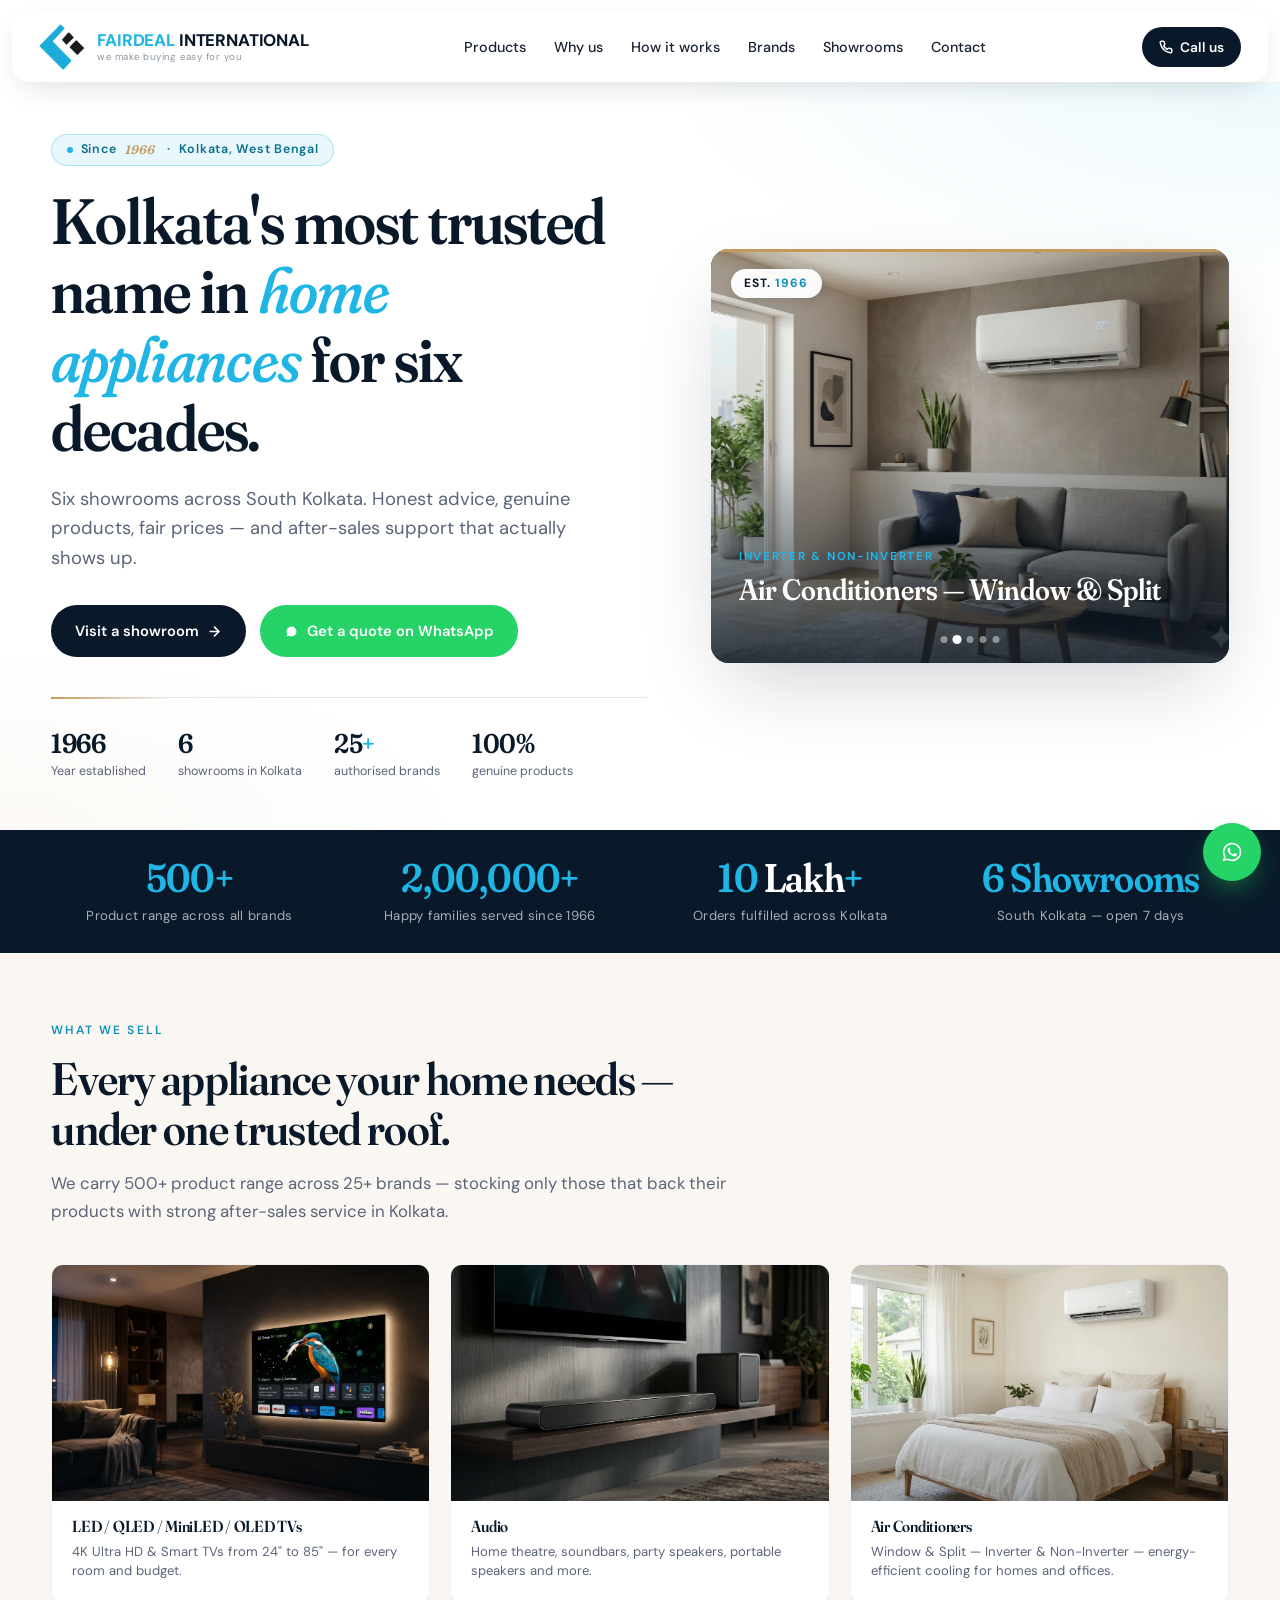
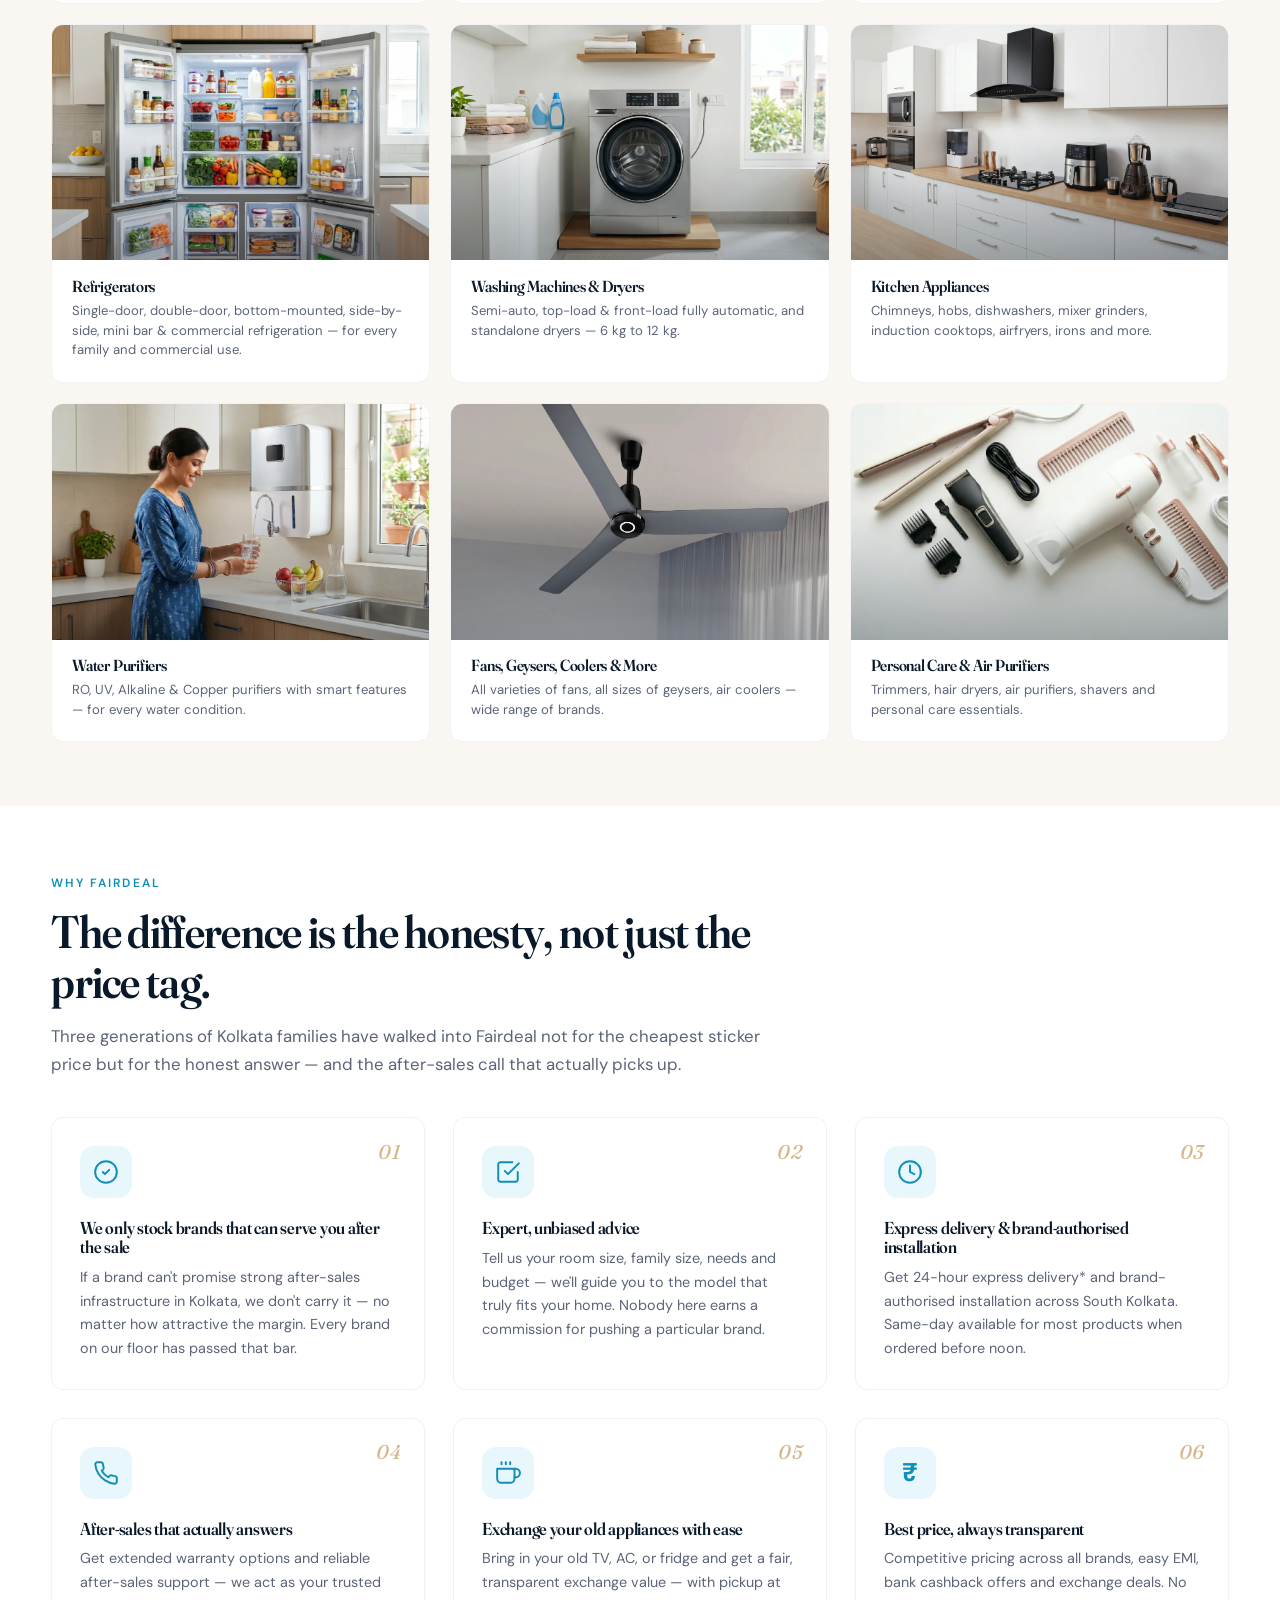
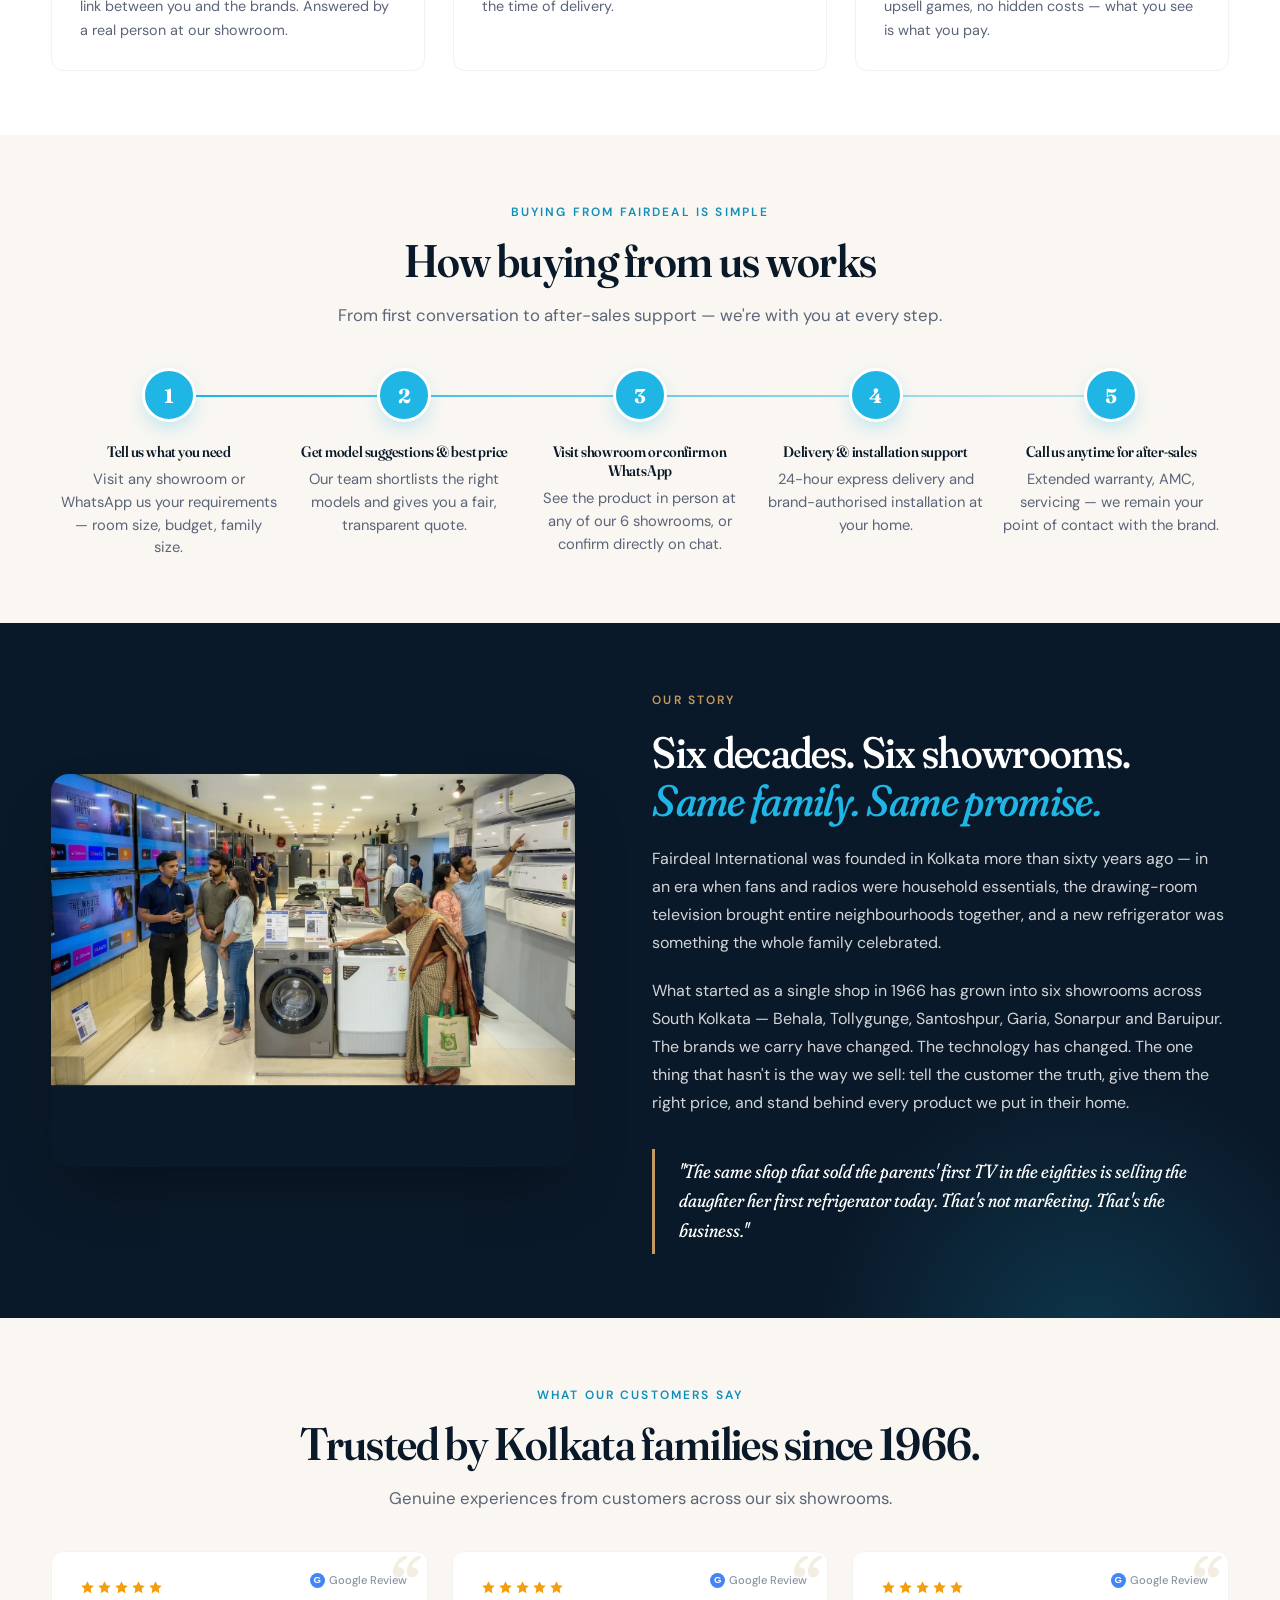
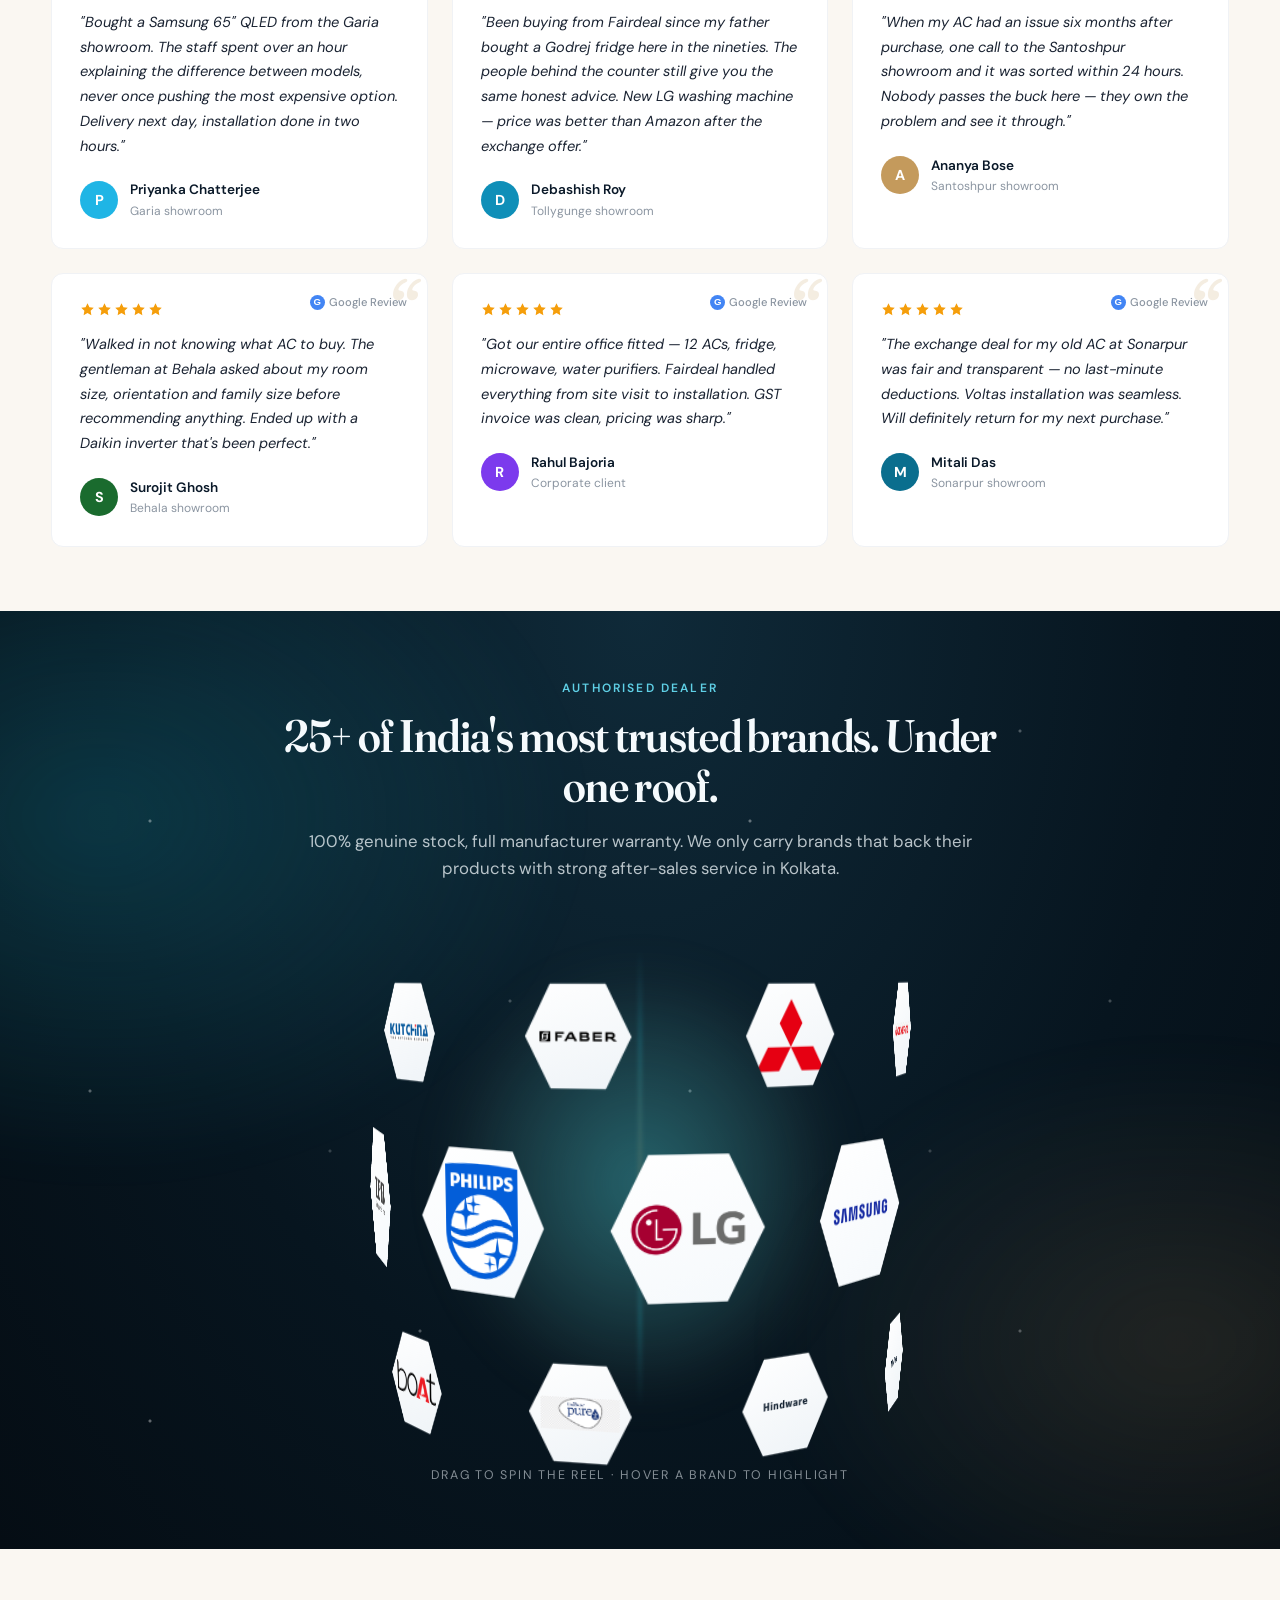
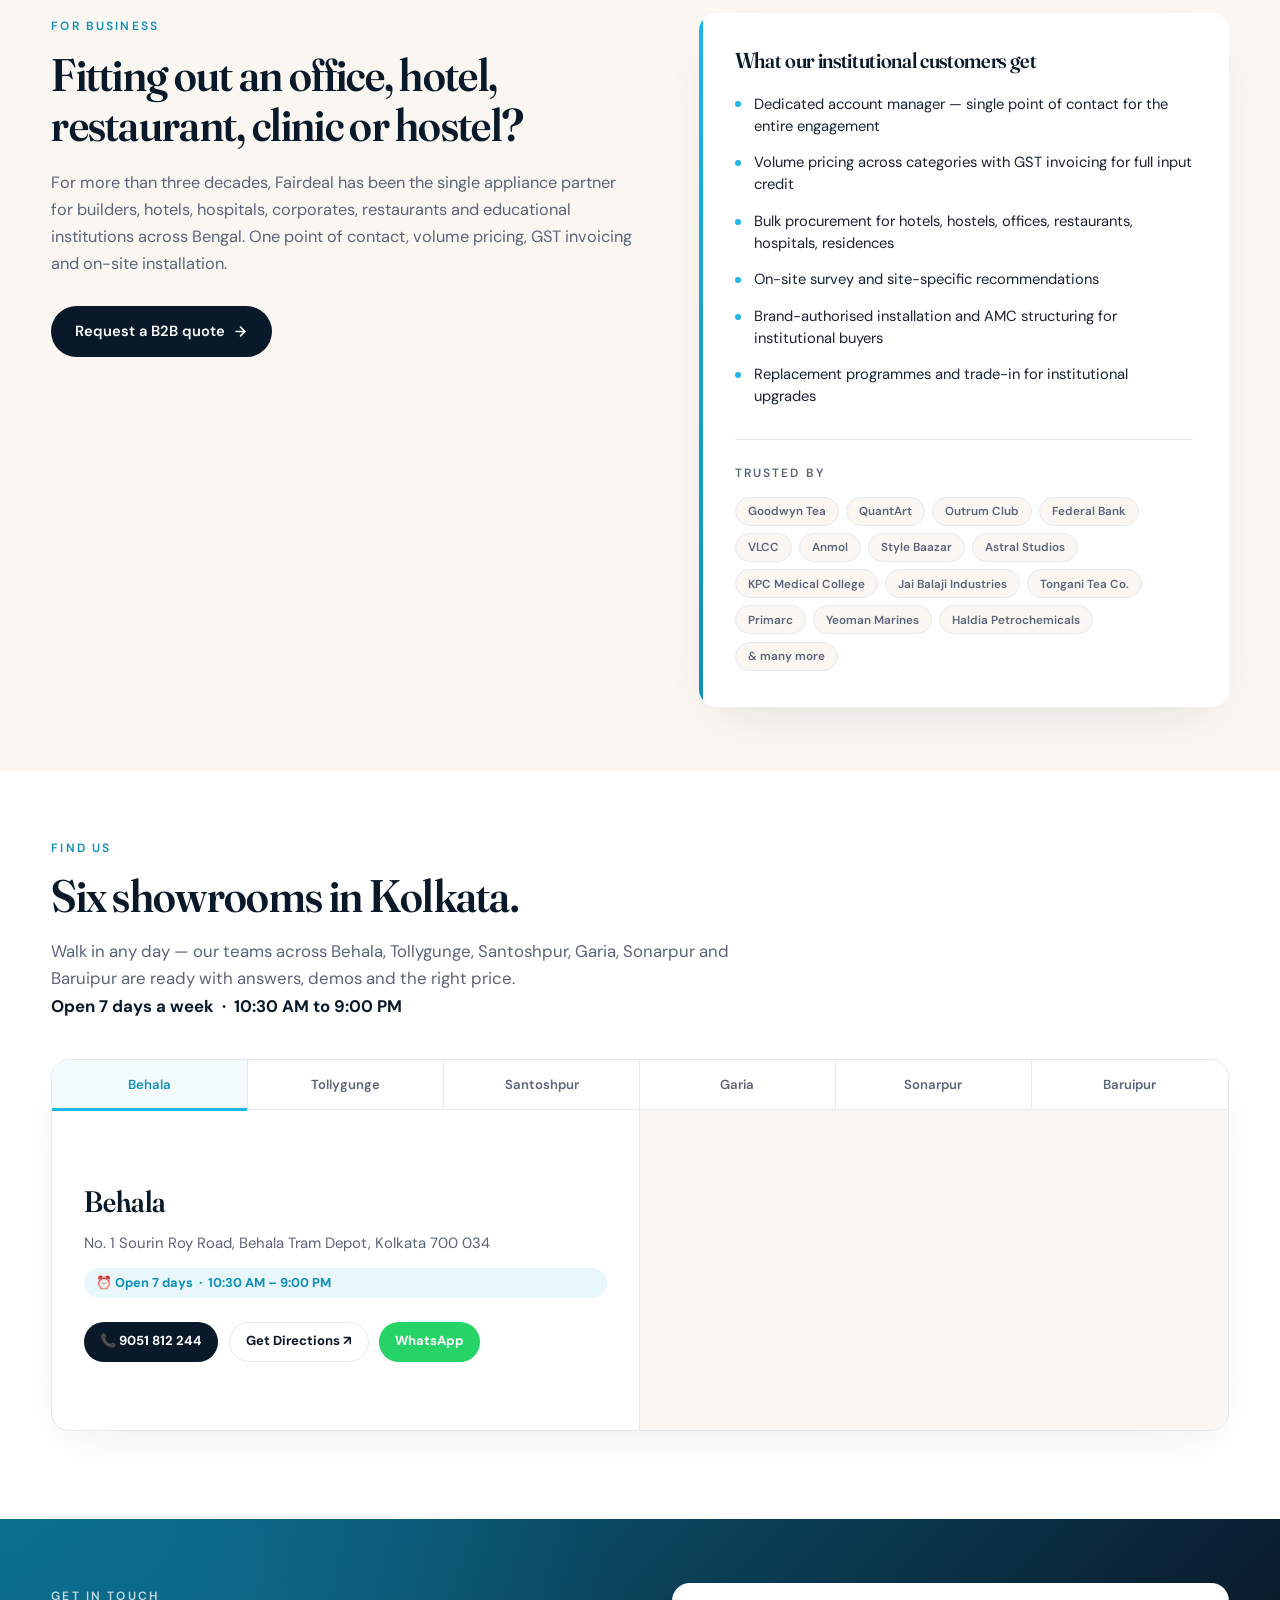
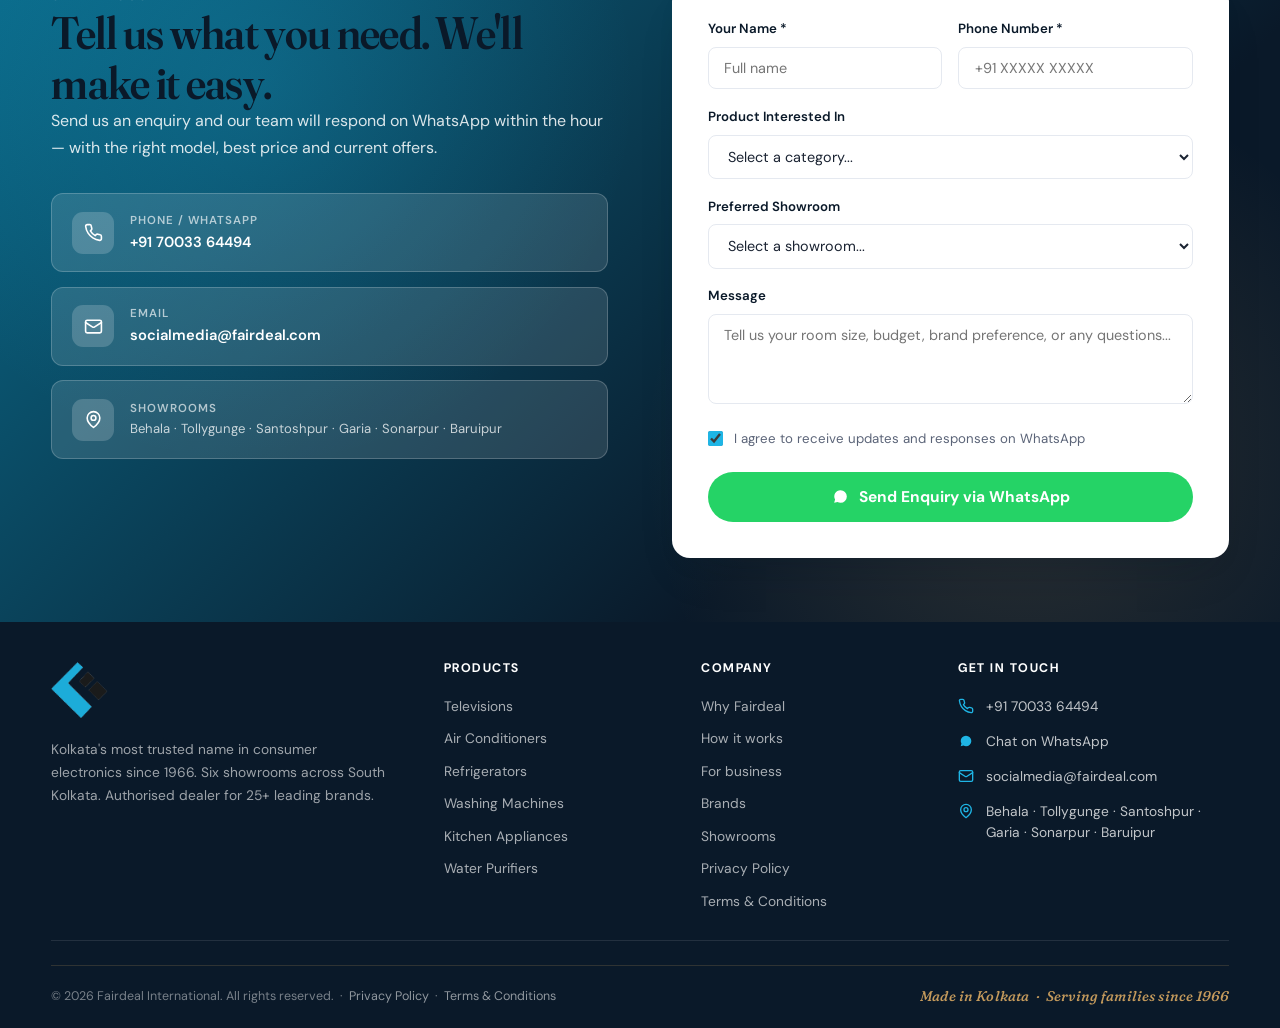
==== index.html @ 350ebbed "chore: initial commit — add project files" ====
<!DOCTYPE html>
<html lang="en-IN">
<head>
<meta charset="UTF-8"/>
<meta name="viewport" content="width=device-width,initial-scale=1.0,viewport-fit=cover"/>
<title>Fairdeal International — Kolkata's Trusted Name in Home Appliances Since 1966 | LG, Samsung, Daikin, Voltas</title>
<meta name="description" content="Kolkata's most trusted home appliance retailer since 1966. 6 showrooms across South Kolkata — Behala, Tollygunge, Santoshpur, Garia, Sonarpur, Baruipur. Authorised dealer for LG, Samsung, Daikin, Voltas, Hitachi, Godrej and 25+ brands. 24-hour delivery, brand-authorised installation."/>
<meta name="keywords" content="home appliances Kolkata, electronics shop Kolkata, AC dealer Kolkata, TV dealer Kolkata, refrigerator Kolkata, washing machine Kolkata, LG dealer Kolkata, Samsung dealer Kolkata, Daikin AC Kolkata, Voltas AC Kolkata, Hitachi AC, Godrej fridge, Fairdeal International, Behala, Tollygunge, Santoshpur, Garia, Sonarpur, Baruipur, South Kolkata electronics, kitchen appliances Kolkata, water purifier Kolkata, fans Kolkata"/>
<meta name="author" content="Fairdeal International"/>
<meta name="robots" content="index, follow, max-image-preview:large"/>
<meta name="rating" content="general"/>

<link rel="canonical" href="https://fairdealinternational.in/"/>

<!-- Geo / local intent -->
<meta name="geo.region" content="IN-WB"/>
<meta name="geo.placename" content="Kolkata"/>
<meta name="geo.position" content="22.5039;88.3300"/>
<meta name="ICBM" content="22.5039, 88.3300"/>

<!-- Theme + PWA -->
<meta name="theme-color" content="#1FB5E5" media="(prefers-color-scheme: light)"/>
<meta name="theme-color" content="#0A1929" media="(prefers-color-scheme: dark)"/>
<meta name="apple-mobile-web-app-title" content="Fairdeal"/>
<meta name="apple-mobile-web-app-capable" content="yes"/>
<meta name="apple-mobile-web-app-status-bar-style" content="default"/>
<meta name="format-detection" content="telephone=yes"/>
<link rel="manifest" href="site.webmanifest"/>

<!-- Favicons -->
<link rel="icon" href="assets/img/ui/favicon.svg" type="image/svg+xml"/>
<link rel="icon" href="assets/img/ui/logo.svg" sizes="any"/>
<link rel="apple-touch-icon" href="assets/img/ui/apple-touch-icon.png"/>

<!-- Open Graph -->
<meta property="og:type" content="website"/>
<meta property="og:site_name" content="Fairdeal International"/>
<meta property="og:title" content="Fairdeal International — Kolkata's Trusted Home Appliance Retailer Since 1966"/>
<meta property="og:description" content="6 showrooms across South Kolkata. Authorised dealer for LG, Samsung, Daikin, Voltas, Hitachi, Godrej and 25+ brands. Honest advice, fair prices, real after-sales support."/>
<meta property="og:locale" content="en_IN"/>
<meta property="og:url" content="https://fairdealinternational.in/"/>
<meta property="og:image" content="https://fairdealinternational.in/assets/img/ui/og-image.png"/>
<meta property="og:image:secure_url" content="https://fairdealinternational.in/assets/img/ui/og-image.png"/>
<meta property="og:image:width" content="1200"/>
<meta property="og:image:height" content="630"/>
<meta property="og:image:alt" content="Fairdeal International — Kolkata's trusted home appliance retailer since 1966"/>

<!-- Twitter Card -->
<meta name="twitter:card" content="summary_large_image"/>
<meta name="twitter:title" content="Fairdeal International — Kolkata's Trusted Home Appliance Retailer Since 1966"/>
<meta name="twitter:description" content="6 showrooms across South Kolkata. 25+ authorised brands. Honest advice, fair prices, real after-sales support."/>
<meta name="twitter:image" content="https://fairdealinternational.in/assets/img/ui/og-image.png"/>
<meta name="twitter:image:alt" content="Fairdeal International — Kolkata's trusted home appliance retailer since 1966"/>

<!-- Performance: preconnects + critical resource preload -->
<link rel="preconnect" href="https://fonts.googleapis.com"/>
<link rel="preconnect" href="https://fonts.gstatic.com" crossorigin/>
<link rel="preconnect" href="https://maps.google.com"/>
<link rel="dns-prefetch" href="https://wa.me"/>
<link rel="preload" as="image" href="assets/img/hero/01-tvs.webp" fetchpriority="high"/>

<link href="https://fonts.googleapis.com/css2?family=Fraunces:opsz,wght,SOFT,WONK@9..144,300..900,0..100,0..1&family=DM+Sans:opsz,wght@9..40,400;9..40,500;9..40,600;9..40,700&display=swap" rel="stylesheet"/>

<link rel="stylesheet" href="assets/css/tokens.css?v=17"/>
<link rel="stylesheet" href="assets/css/base.css?v=17"/>
<link rel="stylesheet" href="assets/css/components.css?v=17"/>
<link rel="stylesheet" href="assets/css/sections.css?v=17"/>

<!-- ============ Structured data ============ -->
<!-- Parent Organization -->
<script type="application/ld+json">
{
  "@context": "https://schema.org",
  "@type": "Organization",
  "@id": "https://fairdealinternational.in/#organization",
  "name": "Fairdeal International",
  "alternateName": "Fairdeal",
  "url": "https://fairdealinternational.in/",
  "logo": "https://fairdealinternational.in/assets/img/ui/logo-fairdeal-full.png",
  "image": "https://fairdealinternational.in/assets/img/ui/og-image.png",
  "foundingDate": "1966",
  "founders": [{ "@type": "Person", "name": "Fairdeal Founding Family" }],
  "description": "Family-run consumer electronics retailer in Kolkata, India. Authorised dealer for 25+ leading home appliance brands across 6 showrooms in South Kolkata since 1966.",
  "telephone": "+91-70033-64494",
  "email": "socialmedia@fairdeal.com",
  "areaServed": { "@type": "City", "name": "Kolkata" },
  "address": {
    "@type": "PostalAddress",
    "streetAddress": "No. 1 Sourin Roy Road, Behala Tram Depot",
    "addressLocality": "Kolkata",
    "addressRegion": "West Bengal",
    "postalCode": "700034",
    "addressCountry": "IN"
  },
  "sameAs": [
    "https://www.google.com/maps/place/Fairdeal+International"
  ]
}
</script>

<!-- WebSite (enables sitelinks search box) -->
<script type="application/ld+json">
{
  "@context": "https://schema.org",
  "@type": "WebSite",
  "@id": "https://fairdealinternational.in/#website",
  "url": "https://fairdealinternational.in/",
  "name": "Fairdeal International",
  "inLanguage": "en-IN",
  "publisher": { "@id": "https://fairdealinternational.in/#organization" }
}
</script>

<!-- LocalBusiness × 6 — each showroom indexed independently -->
<script type="application/ld+json">
{
  "@context": "https://schema.org",
  "@graph": [
    {
      "@type": ["LocalBusiness", "HomeGoodsStore"],
      "@id": "https://fairdealinternational.in/#behala",
      "name": "Fairdeal International — Behala",
      "image": "https://fairdealinternational.in/assets/img/ui/og-image.png",
      "telephone": "+91-90518-12244",
      "priceRange": "₹₹",
      "url": "https://fairdealinternational.in/#locations",
      "address": {
        "@type": "PostalAddress",
        "streetAddress": "No. 1 Sourin Roy Road, Behala Tram Depot",
        "addressLocality": "Kolkata",
        "addressRegion": "West Bengal",
        "postalCode": "700034",
        "addressCountry": "IN"
      },
      "geo": { "@type": "GeoCoordinates", "latitude": 22.5005, "longitude": 88.3066 },
      "openingHoursSpecification": [{
        "@type": "OpeningHoursSpecification",
        "dayOfWeek": ["Monday","Tuesday","Wednesday","Thursday","Friday","Saturday","Sunday"],
        "opens": "10:30", "closes": "21:00"
      }]
    },
    {
      "@type": ["LocalBusiness", "HomeGoodsStore"],
      "@id": "https://fairdealinternational.in/#tollygunge",
      "name": "Fairdeal International — Tollygunge",
      "image": "https://fairdealinternational.in/assets/img/ui/og-image.png",
      "telephone": "+91-80170-66993",
      "priceRange": "₹₹",
      "address": {
        "@type": "PostalAddress",
        "streetAddress": "77 Deshapran Sasmal Road, opp. Charu Market Police Station, Tollygunge",
        "addressLocality": "Kolkata",
        "addressRegion": "West Bengal",
        "postalCode": "700033",
        "addressCountry": "IN"
      },
      "geo": { "@type": "GeoCoordinates", "latitude": 22.4985, "longitude": 88.3437 },
      "openingHoursSpecification": [{
        "@type": "OpeningHoursSpecification",
        "dayOfWeek": ["Monday","Tuesday","Wednesday","Thursday","Friday","Saturday","Sunday"],
        "opens": "10:30", "closes": "21:00"
      }]
    },
    {
      "@type": ["LocalBusiness", "HomeGoodsStore"],
      "@id": "https://fairdealinternational.in/#santoshpur",
      "name": "Fairdeal International — Santoshpur",
      "image": "https://fairdealinternational.in/assets/img/ui/og-image.png",
      "telephone": "+91-80170-66991",
      "priceRange": "₹₹",
      "address": {
        "@type": "PostalAddress",
        "streetAddress": "52 Santoshpur Avenue, Battala, Santoshpur",
        "addressLocality": "Kolkata",
        "addressRegion": "West Bengal",
        "postalCode": "700075",
        "addressCountry": "IN"
      },
      "geo": { "@type": "GeoCoordinates", "latitude": 22.4863, "longitude": 88.3792 },
      "openingHoursSpecification": [{
        "@type": "OpeningHoursSpecification",
        "dayOfWeek": ["Monday","Tuesday","Wednesday","Thursday","Friday","Saturday","Sunday"],
        "opens": "10:30", "closes": "21:00"
      }]
    },
    {
      "@type": ["LocalBusiness", "HomeGoodsStore"],
      "@id": "https://fairdealinternational.in/#garia",
      "name": "Fairdeal International — Garia",
      "image": "https://fairdealinternational.in/assets/img/ui/og-image.png",
      "telephone": "+91-80170-66992",
      "priceRange": "₹₹",
      "address": {
        "@type": "PostalAddress",
        "streetAddress": "466 Raja Subodh Chandra Mallick Road, Garia Bazaar, Kanungo Park, Garia",
        "addressLocality": "Kolkata",
        "addressRegion": "West Bengal",
        "postalCode": "700084",
        "addressCountry": "IN"
      },
      "geo": { "@type": "GeoCoordinates", "latitude": 22.4636, "longitude": 88.3941 },
      "openingHoursSpecification": [{
        "@type": "OpeningHoursSpecification",
        "dayOfWeek": ["Monday","Tuesday","Wednesday","Thursday","Friday","Saturday","Sunday"],
        "opens": "10:30", "closes": "21:00"
      }]
    },
    {
      "@type": ["LocalBusiness", "HomeGoodsStore"],
      "@id": "https://fairdealinternational.in/#sonarpur",
      "name": "Fairdeal International — Sonarpur",
      "image": "https://fairdealinternational.in/assets/img/ui/og-image.png",
      "telephone": "+91-98749-75332",
      "priceRange": "₹₹",
      "address": {
        "@type": "PostalAddress",
        "streetAddress": "275 Sahebpara, Sonarpur Station Road",
        "addressLocality": "Kolkata",
        "addressRegion": "West Bengal",
        "postalCode": "700150",
        "addressCountry": "IN"
      },
      "geo": { "@type": "GeoCoordinates", "latitude": 22.4341, "longitude": 88.4309 },
      "openingHoursSpecification": [{
        "@type": "OpeningHoursSpecification",
        "dayOfWeek": ["Monday","Tuesday","Wednesday","Thursday","Friday","Saturday","Sunday"],
        "opens": "10:30", "closes": "21:00"
      }]
    },
    {
      "@type": ["LocalBusiness", "HomeGoodsStore"],
      "@id": "https://fairdealinternational.in/#baruipur",
      "name": "Fairdeal International — Baruipur",
      "image": "https://fairdealinternational.in/assets/img/ui/og-image.png",
      "telephone": "+91-62905-57092",
      "priceRange": "₹₹",
      "address": {
        "@type": "PostalAddress",
        "streetAddress": "Baruipur Padmapukur More",
        "addressLocality": "Kolkata",
        "addressRegion": "West Bengal",
        "postalCode": "700144",
        "addressCountry": "IN"
      },
      "geo": { "@type": "GeoCoordinates", "latitude": 22.3597, "longitude": 88.4322 },
      "openingHoursSpecification": [{
        "@type": "OpeningHoursSpecification",
        "dayOfWeek": ["Monday","Tuesday","Wednesday","Thursday","Friday","Saturday","Sunday"],
        "opens": "10:30", "closes": "21:00"
      }]
    }
  ]
}
</script>

<!-- FAQ — answers common queries; eligible for rich results -->
<script type="application/ld+json">
{
  "@context": "https://schema.org",
  "@type": "FAQPage",
  "mainEntity": [
    {
      "@type": "Question",
      "name": "Where is Fairdeal International located in Kolkata?",
      "acceptedAnswer": {
        "@type": "Answer",
        "text": "Fairdeal International has six showrooms across South Kolkata — Behala, Tollygunge, Santoshpur, Garia, Sonarpur and Baruipur. All showrooms are open seven days a week from 10:30 AM to 9:00 PM."
      }
    },
    {
      "@type": "Question",
      "name": "Which brands does Fairdeal International sell?",
      "acceptedAnswer": {
        "@type": "Answer",
        "text": "Fairdeal is the authorised dealer for 25+ leading home-appliance brands, including LG, Samsung, Daikin, Voltas, Hitachi, Godrej, Panasonic, Mitsubishi Heavy, Carrier, Haier, IFB, Philips, Crompton, Prestige, Faber, Hindware, Bajaj, boAt, Symphony and more."
      }
    },
    {
      "@type": "Question",
      "name": "Does Fairdeal offer delivery and installation across Kolkata?",
      "acceptedAnswer": {
        "@type": "Answer",
        "text": "Yes. We offer 24-hour express delivery across South Kolkata (same-day for orders confirmed before noon, subject to stock) and brand-authorised installation through the manufacturer's service network."
      }
    },
    {
      "@type": "Question",
      "name": "Is Fairdeal International an authorised dealer?",
      "acceptedAnswer": {
        "@type": "Answer",
        "text": "Yes. Fairdeal has been an authorised dealer for major consumer electronics brands since 1966. Every product carries full manufacturer warranty and GST invoicing for input credit."
      }
    },
    {
      "@type": "Question",
      "name": "Can Fairdeal supply appliances in bulk to businesses, hotels or hostels?",
      "acceptedAnswer": {
        "@type": "Answer",
        "text": "Yes. Fairdeal has supplied bulk and institutional orders to hotels, hostels, hospitals, builders, offices, restaurants and educational institutions across Bengal for over three decades, with dedicated account managers, volume pricing and on-site survey."
      }
    },
    {
      "@type": "Question",
      "name": "Can I exchange my old appliance for a new one at Fairdeal?",
      "acceptedAnswer": {
        "@type": "Answer",
        "text": "Yes. Bring in your old TV, AC, refrigerator or washing machine and we offer a fair, transparent exchange value — with pickup at the time of delivery."
      }
    },
    {
      "@type": "Question",
      "name": "How do I get a price quote from Fairdeal?",
      "acceptedAnswer": {
        "@type": "Answer",
        "text": "WhatsApp +91 70033 64494 with your requirement (room size, family size, budget), or fill the enquiry form on this website. Our team typically replies within an hour during business hours."
      }
    }
  ]
}
</script>

<!-- BreadcrumbList — Home is the only crumb on this page -->
<script type="application/ld+json">
{
  "@context": "https://schema.org",
  "@type": "BreadcrumbList",
  "itemListElement": [
    { "@type": "ListItem", "position": 1, "name": "Home", "item": "https://fairdealinternational.in/" }
  ]
}
</script>
</head>
<body>
<!-- ========== NAV ========== -->
<nav class="nav" id="mainNav">
  <div class="container nav-inner">
    <a href="#" class="logo" aria-label="Fairdeal International home">
      <img class="logo-mark" src="assets/img/ui/logo-fairdeal.png" alt="Fairdeal International — Kolkata home appliance retailer since 1966" width="46" height="46" />
      <span class="logo-text-stack">
        <span><span class="logo-text-1">FAIRDEAL</span>&nbsp;<span class="logo-text-2">INTERNATIONAL</span></span>
        <span class="logo-tag">we make buying easy for you</span>
      </span>
    </a>
    <ul class="nav-links" id="navLinks">
      <li><a href="#categories">Products</a></li>
      <li><a href="#why">Why us</a></li>
      <li><a href="#how">How it works</a></li>
      <li><a href="#brands">Brands</a></li>
      <li><a href="#locations">Showrooms</a></li>
      <li><a href="#enquiry">Contact</a></li>
    </ul>
    <div class="nav-right">
      <a href="tel:+917003364494" class="nav-cta">
        <svg width="14" height="14" viewBox="0 0 24 24" fill="none" stroke="currentColor" stroke-width="2.5" stroke-linecap="round" stroke-linejoin="round"><path d="M22 16.92v3a2 2 0 0 1-2.18 2 19.79 19.79 0 0 1-8.63-3.07 19.5 19.5 0 0 1-6-6 19.79 19.79 0 0 1-3.07-8.67A2 2 0 0 1 4.11 2h3a2 2 0 0 1 2 1.72c.127.96.361 1.903.7 2.81a2 2 0 0 1-.45 2.11L8.09 9.91a16 16 0 0 0 6 6l1.27-1.27a2 2 0 0 1 2.11-.45c.907.339 1.85.573 2.81.7A2 2 0 0 1 22 16.92z"/></svg>
        Call us
      </a>
      <a href="tel:+917003364494" class="mobile-call-btn">
        <svg width="16" height="16" viewBox="0 0 24 24" fill="none" stroke="currentColor" stroke-width="2.5" stroke-linecap="round" stroke-linejoin="round"><path d="M22 16.92v3a2 2 0 0 1-2.18 2 19.79 19.79 0 0 1-8.63-3.07 19.5 19.5 0 0 1-6-6 19.79 19.79 0 0 1-3.07-8.67A2 2 0 0 1 4.11 2h3a2 2 0 0 1 2 1.72c.127.96.361 1.903.7 2.81a2 2 0 0 1-.45 2.11L8.09 9.91a16 16 0 0 0 6 6l1.27-1.27a2 2 0 0 1 2.11-.45c.907.339 1.85.573 2.81.7A2 2 0 0 1 22 16.92z"/></svg>
        Call Now
      </a>
      <button class="menu-toggle" id="menuToggle" aria-label="Toggle menu"><span></span><span></span><span></span></button>
    </div>
  </div>
</nav>
<!-- ========== HERO ========== -->
<header class="hero">
  <div class="container hero-grid">
    <div class="hero-content">
      <div class="hero-badge"><span class="hero-badge-dot"></span>Since <span class="gold-year">1966</span> &nbsp;·&nbsp; Kolkata, West Bengal</div>
      <h1>Kolkata's most trusted name in <em>home appliances</em> for six decades.</h1>
      <p class="hero-tag">Six showrooms across South Kolkata. Honest advice, genuine products, fair prices — and after-sales support that actually shows up.</p>
      <div class="hero-ctas">
        <a href="#locations" class="btn btn-primary">Visit a showroom <svg width="15" height="15" viewBox="0 0 24 24" fill="none" stroke="currentColor" stroke-width="2.5" stroke-linecap="round" stroke-linejoin="round"><path d="M5 12h14"/><path d="m12 5 7 7-7 7"/></svg></a>
        <a href="https://wa.me/917003364494?text=Hi%20Fairdeal%2C%20I'd%20like%20a%20quote" class="btn btn-whatsapp" target="_blank" rel="noopener"><svg width="15" height="15" viewBox="0 0 24 24" fill="currentColor"><path d="M17.6 6.32A7.85 7.85 0 0 0 12.05 4a7.94 7.94 0 0 0-6.88 11.9L4 20l4.2-1.1a7.93 7.93 0 0 0 3.84 1h.01a7.95 7.95 0 0 0 7.95-7.94 7.9 7.9 0 0 0-2.4-5.64z"/></svg>Get a quote on WhatsApp</a>
      </div>
      <div class="hero-meta">
        <div class="hero-meta-item"><span class="num">1966</span><div class="lbl">Year established</div></div>
        <div class="hero-meta-item"><span class="num">6</span><div class="lbl">showrooms in Kolkata</div></div>
        <div class="hero-meta-item"><span class="num">25<span>+</span></span><div class="lbl">authorised brands</div></div>
        <div class="hero-meta-item"><span class="num">100%</span><div class="lbl">genuine products</div></div>
      </div>
    </div>

    <!-- HERO SLIDING BANNER -->
    <div class="hero-visual" id="heroVisual">
      <div class="hero-visual-since">Est. <span>1966</span></div>

      <!-- SLIDE 1: TVs — PLACEHOLDER: Replace with premium OLED/QLED TV mounted on wall in home-cinema room with ambient lighting -->
      <div class="hero-slide active">
        <img src="assets/img/hero/01-tvs.webp" alt="Premium OLED and QLED smart television displayed in a Fairdeal Kolkata showroom" fetchpriority="high"/>
        <div class="hero-slide-overlay"></div>
        <div class="hero-slide-caption">
          <div class="hero-slide-caption-label">Now in showrooms</div>
          <div class="hero-slide-caption-title">LED · QLED · MiniLED · OLED TVs</div>
        </div>
      </div>

      <!-- SLIDE 2: ACs — PLACEHOLDER: Modern inverter split AC in a well-lit bedroom, lifestyle shot -->
      <div class="hero-slide">
        <img src="assets/img/hero/02-acs.webp" alt="Inverter split air conditioner from leading brands — sold and installed by Fairdeal across South Kolkata" loading="lazy"/>
        <div class="hero-slide-overlay"></div>
        <div class="hero-slide-caption">
          <div class="hero-slide-caption-label">Inverter &amp; Non-Inverter</div>
          <div class="hero-slide-caption-title">Air Conditioners — Window &amp; Split</div>
        </div>
      </div>

      <!-- SLIDE 3: Fridges — PLACEHOLDER: Modern double-door or French door fridge open in clean kitchen -->
      <div class="hero-slide">
        <img src="assets/img/hero/03-fridges.webp" alt="Double-door and side-by-side refrigerators on display at a Fairdeal showroom in Kolkata" loading="lazy"/>
        <div class="hero-slide-overlay"></div>
        <div class="hero-slide-caption">
          <div class="hero-slide-caption-label">Single · Double · Side-by-Side · Commercial</div>
          <div class="hero-slide-caption-title">Refrigerators &amp; Commercial Cooling</div>
        </div>
      </div>

      <!-- SLIDE 4: Washing — PLACEHOLDER: Front-load washing machine in laundry room, clean white minimal look -->
      <div class="hero-slide">
        <img src="assets/img/hero/04-washing.webp" alt="Front-load and top-load washing machines available at Fairdeal Kolkata" loading="lazy"/>
        <div class="hero-slide-overlay"></div>
        <div class="hero-slide-caption">
          <div class="hero-slide-caption-label">Top Load · Front Load · Dryer</div>
          <div class="hero-slide-caption-title">Washing Machines &amp; Dryers</div>
        </div>
      </div>

      <!-- SLIDE 5: Kitchen — PLACEHOLDER: Premium kitchen showing chimney lit up, hob in use, warm cooking scene -->
      <div class="hero-slide">
        <img src="assets/img/hero/05-kitchen.webp" alt="Modern Indian kitchen with branded chimney, hob and induction appliances supplied by Fairdeal" loading="lazy"/>
        <div class="hero-slide-overlay"></div>
        <div class="hero-slide-caption">
          <div class="hero-slide-caption-label">Chimney · Hob · Airfryer · Induction</div>
          <div class="hero-slide-caption-title">Kitchen Appliances</div>
        </div>
      </div>

      <div class="slider-dots">
        <button class="slider-dot active" onclick="goSlide(0)"></button>
        <button class="slider-dot" onclick="goSlide(1)"></button>
        <button class="slider-dot" onclick="goSlide(2)"></button>
        <button class="slider-dot" onclick="goSlide(3)"></button>
        <button class="slider-dot" onclick="goSlide(4)"></button>
      </div>
    </div>
  </div>
</header>

<!-- ========== TRUST STRIP ========== -->
<section class="trust">
  <div class="container">
    <div class="trust-grid">
      <div><div class="trust-num"><span data-count-to="500">0</span><span>+</span></div><div class="trust-lbl">Product range across all brands</div></div>
      <div><div class="trust-num"><span data-count-to="200000" data-count-format="indian">0</span><span>+</span></div><div class="trust-lbl">Happy families served since 1966</div></div>
      <div><div class="trust-num"><span data-count-to="10">0</span> Lakh<span>+</span></div><div class="trust-lbl">Orders fulfilled across Kolkata</div></div>
      <div><div class="trust-num"><span data-count-to="6">0</span> <span>Showrooms</span></div><div class="trust-lbl">South Kolkata — open 7 days</div></div>
    </div>
  </div>
</section>

<!-- ========== CATEGORIES ========== -->
<section class="section categories" id="categories">
  <div class="container">
    <div class="section-head">
      <span class="kicker">What we sell</span>
      <h2>Every appliance your home needs — under one trusted roof.</h2>
      <p>We carry 500+ product range across 25+ brands — stocking only those that back their products with strong after-sales service in Kolkata.</p>
    </div>
    <div class="cat-grid">

      <!-- CAT 1: TVs — PLACEHOLDER: Premium OLED TV on wall, dark room, warm ambient glow, lifestyle -->
      <div class="cat-card">
        <div class="cat-img-wrap"><img src="assets/img/lifestyle/cat-01-tvs.webp" alt="Smart LED, QLED, MiniLED and OLED televisions from LG, Samsung and Sony — available at Fairdeal Kolkata" loading="lazy"/><div class="cat-overlay"></div></div>
        <div class="cat-body"><h3>LED / QLED / MiniLED / OLED TVs</h3><p>4K Ultra HD &amp; Smart TVs from 24" to 85" — for every room and budget.</p></div>
      </div>

      <!-- CAT 2: Audio — PLACEHOLDER: Sleek soundbar below wall-mounted TV, or party speaker in living room -->
      <div class="cat-card">
        <div class="cat-img-wrap"><img src="assets/img/lifestyle/cat-02-audio.webp" alt="Home theatre, soundbars and portable Bluetooth speakers from boAt, JBL and Philips at Fairdeal Kolkata" loading="lazy"/><div class="cat-overlay"></div></div>
        <div class="cat-body"><h3>Audio</h3><p>Home theatre, soundbars, party speakers, portable speakers and more.</p></div>
      </div>

      <!-- CAT 3: ACs — PLACEHOLDER: Modern split AC on wall in bright bedroom, lifestyle -->
      <div class="cat-card">
        <div class="cat-img-wrap"><img src="assets/img/lifestyle/cat-03-acs.webp" alt="Window and split air conditioners from Daikin, Voltas, Hitachi, LG and Samsung — Fairdeal Kolkata" loading="lazy"/><div class="cat-overlay"></div></div>
        <div class="cat-body"><h3>Air Conditioners</h3><p>Window &amp; Split — Inverter &amp; Non-Inverter — energy-efficient cooling for homes and offices.</p></div>
      </div>

      <!-- CAT 4: Fridges — PLACEHOLDER: Open double-door fridge showing organised interior, modern kitchen -->
      <div class="cat-card">
        <div class="cat-img-wrap"><img src="assets/img/lifestyle/cat-04-fridges.webp" alt="Single-door, double-door and side-by-side refrigerators from LG, Samsung, Godrej and Haier — Fairdeal Kolkata" loading="lazy"/><div class="cat-overlay"></div></div>
        <div class="cat-body"><h3>Refrigerators</h3><p>Single-door, double-door, bottom-mounted, side-by-side, mini bar &amp; commercial refrigeration — for every family and commercial use.</p></div>
      </div>

      <!-- CAT 5: Washing — PLACEHOLDER: Front-load washing machine, clean laundry room, white minimal aesthetic -->
      <div class="cat-card">
        <div class="cat-img-wrap"><img src="assets/img/lifestyle/cat-05-washing.webp" alt="Top-load and front-load washing machines from IFB, LG, Samsung and Bosch — Fairdeal Kolkata" loading="lazy"/><div class="cat-overlay"></div></div>
        <div class="cat-body"><h3>Washing Machines &amp; Dryers</h3><p>Semi-auto, top-load &amp; front-load fully automatic, and standalone dryers — 6 kg to 12 kg.</p></div>
      </div>

      <!-- CAT 6: Kitchen — PLACEHOLDER: Modern kitchen chimney lit, hob in use, airfryer on counter, warm scene -->
      <div class="cat-card">
        <div class="cat-img-wrap"><img src="assets/img/lifestyle/cat-06-kitchen.webp" alt="Chimneys, hobs, induction cooktops and microwaves from Faber, Kutchina, Hindware and Prestige — Fairdeal Kolkata" loading="lazy"/><div class="cat-overlay"></div></div>
        <div class="cat-body"><h3>Kitchen Appliances</h3><p>Chimneys, hobs, dishwashers, mixer grinders, induction cooktops, airfryers, irons and more.</p></div>
      </div>

      <!-- CAT 7: Water — PLACEHOLDER: Sleek wall-mounted water purifier in kitchen, person filling glass, clean -->
      <div class="cat-card">
        <div class="cat-img-wrap"><img src="assets/img/lifestyle/cat-07-water.webp" alt="RO and UV water purifiers from Pureit, Kent and Aquaguard — Fairdeal Kolkata" loading="lazy"/><div class="cat-overlay"></div></div>
        <div class="cat-body"><h3>Water Purifiers</h3><p>RO, UV, Alkaline &amp; Copper purifiers with smart features — for every water condition.</p></div>
      </div>

      <!-- CAT 8: Fans — PLACEHOLDER: BLDC ceiling fan in bright room, or geyser in clean bathroom -->
      <div class="cat-card">
        <div class="cat-img-wrap"><img src="assets/img/lifestyle/cat-08-fans.webp" alt="Ceiling fans, water geysers and air coolers from Crompton, Bajaj, Havells, Symphony and Venus — Fairdeal Kolkata" loading="lazy"/><div class="cat-overlay"></div></div>
        <div class="cat-body"><h3>Fans, Geysers, Coolers &amp; More</h3><p>All varieties of fans, all sizes of geysers, air coolers — wide range of brands.</p></div>
      </div>

      <!-- CAT 9: Personal — PLACEHOLDER: Trimmer / hair dryer / personal grooming products on white surface, flat-lay -->
      <div class="cat-card">
        <div class="cat-img-wrap"><img src="assets/img/lifestyle/cat-09-personal.webp" alt="Personal care, grooming and air purifier appliances from Philips and Panasonic — Fairdeal Kolkata" loading="lazy"/><div class="cat-overlay"></div></div>
        <div class="cat-body"><h3>Personal Care &amp; Air Purifiers</h3><p>Trimmers, hair dryers, air purifiers, shavers and personal care essentials.</p></div>
      </div>

    </div>
  </div>
</section>

<!-- ========== WHY US ========== -->
<section class="section" id="why">
  <div class="container">
    <div class="section-head">
      <span class="kicker">Why Fairdeal</span>
      <h2>The difference is the honesty, not just the price tag.</h2>
      <p>Three generations of Kolkata families have walked into Fairdeal not for the cheapest sticker price but for the honest answer — and the after-sales call that actually picks up.</p>
    </div>
    <div class="why-grid" data-reveal-stagger="90">
      <div class="why-card reveal">
        <div class="why-icon"><svg viewBox="0 0 24 24" fill="none" stroke="currentColor" stroke-width="1.8" stroke-linecap="round" stroke-linejoin="round"><path d="M9 12l2 2 4-4"/><circle cx="12" cy="12" r="10"/></svg></div>
        <h3>We only stock brands that can serve you after the sale</h3>
        <p>If a brand can't promise strong after-sales infrastructure in Kolkata, we don't carry it — no matter how attractive the margin. Every brand on our floor has passed that bar.</p>
      </div>
      <div class="why-card reveal">
        <div class="why-icon"><svg viewBox="0 0 24 24" fill="none" stroke="currentColor" stroke-width="1.8" stroke-linecap="round" stroke-linejoin="round"><path d="M9 11l3 3L22 4"/><path d="M21 12v7a2 2 0 0 1-2 2H5a2 2 0 0 1-2-2V5a2 2 0 0 1 2-2h11"/></svg></div>
        <h3>Expert, unbiased advice</h3>
        <p>Tell us your room size, family size, needs and budget — we'll guide you to the model that truly fits your home. Nobody here earns a commission for pushing a particular brand.</p>
      </div>
      <div class="why-card reveal">
        <div class="why-icon"><svg viewBox="0 0 24 24" fill="none" stroke="currentColor" stroke-width="1.8" stroke-linecap="round" stroke-linejoin="round"><circle cx="12" cy="12" r="10"/><polyline points="12 6 12 12 16 14"/></svg></div>
        <h3>Express delivery &amp; brand-authorised installation</h3>
        <p>Get 24-hour express delivery* and brand-authorised installation across South Kolkata. Same-day available for most products when ordered before noon.</p>
      </div>
      <div class="why-card reveal">
        <div class="why-icon"><svg viewBox="0 0 24 24" fill="none" stroke="currentColor" stroke-width="1.8" stroke-linecap="round" stroke-linejoin="round"><path d="M22 16.92v3a2 2 0 0 1-2.18 2 19.79 19.79 0 0 1-8.63-3.07 19.5 19.5 0 0 1-6-6 19.79 19.79 0 0 1-3.07-8.67A2 2 0 0 1 4.11 2h3a2 2 0 0 1 2 1.72c.127.96.361 1.903.7 2.81a2 2 0 0 1-.45 2.11L8.09 9.91a16 16 0 0 0 6 6l1.27-1.27a2 2 0 0 1 2.11-.45c.907.339 1.85.573 2.81.7A2 2 0 0 1 22 16.92z"/></svg></div>
        <h3>After-sales that actually answers</h3>
        <p>Get extended warranty options and reliable after-sales support — we act as your trusted link between you and the brands. Answered by a real person at our showroom.</p>
      </div>
      <div class="why-card reveal">
        <div class="why-icon"><svg viewBox="0 0 24 24" fill="none" stroke="currentColor" stroke-width="1.8" stroke-linecap="round" stroke-linejoin="round"><path d="M18 8h1a4 4 0 0 1 0 8h-1"/><path d="M2 8h16v9a4 4 0 0 1-4 4H6a4 4 0 0 1-4-4V8z"/><line x1="6" x2="6" y1="2" y2="4"/><line x1="10" x2="10" y1="2" y2="4"/><line x1="14" x2="14" y1="2" y2="4"/></svg></div>
        <h3>Exchange your old appliances with ease</h3>
        <p>Bring in your old TV, AC, or fridge and get a fair, transparent exchange value — with pickup at the time of delivery.</p>
      </div>
      <div class="why-card reveal">
        <div class="why-icon" style="font-size:1.6rem;font-weight:800;">&#8377;</div>
        <h3>Best price, always transparent</h3>
        <p>Competitive pricing across all brands, easy EMI, bank cashback offers and exchange deals. No upsell games, no hidden costs — what you see is what you pay.</p>
      </div>
    </div>
  </div>
</section>

<!-- ========== HOW IT WORKS ========== -->
<section class="section how-it-works" id="how">
  <div class="container">
    <div class="section-head section-head-center">
      <span class="kicker">Buying from Fairdeal is simple</span>
      <h2>How buying from us works</h2>
      <p>From first conversation to after-sales support — we're with you at every step.</p>
    </div>
    <div class="steps-grid" data-reveal-stagger="80">
      <div class="step reveal"><div class="step-num">1</div><div class="step-text"><h4>Tell us what you need</h4><p>Visit any showroom or WhatsApp us your requirements — room size, budget, family size.</p></div></div>
      <div class="step reveal"><div class="step-num">2</div><div class="step-text"><h4>Get model suggestions &amp; best price</h4><p>Our team shortlists the right models and gives you a fair, transparent quote.</p></div></div>
      <div class="step reveal"><div class="step-num">3</div><div class="step-text"><h4>Visit showroom or confirm on WhatsApp</h4><p>See the product in person at any of our 6 showrooms, or confirm directly on chat.</p></div></div>
      <div class="step reveal"><div class="step-num">4</div><div class="step-text"><h4>Delivery &amp; installation support</h4><p>24-hour express delivery and brand-authorised installation at your home.</p></div></div>
      <div class="step reveal"><div class="step-num">5</div><div class="step-text"><h4>Call us anytime for after-sales</h4><p>Extended warranty, AMC, servicing — we remain your point of contact with the brand.</p></div></div>
    </div>
  </div>
</section>

<!-- ========== STORY ========== -->
<section class="story section">
  <div class="container story-grid">
    <div class="story-img-wrap reveal">
      <!--
        PLACEHOLDER — Story section photo
        CURRENT: Generic man portrait (placeholder only)
        IDEAL: An actual Fairdeal showroom interior — warm lighting, product displays visible, staff candid.
        ALTERNATIVES THAT WORK WELL:
        (A) Customer-staff consultation at showroom counter
        (B) Family looking at TVs together in showroom
        (C) Exterior of one of the showrooms with signage visible
        DO NOT USE: Red-toned stock photos, generic store interiors, Coca-Cola-style imagery
      -->
      <img src="assets/img/lifestyle/story-showroom.webp" alt="Fairdeal International team consultation" loading="lazy" data-parallax="0.85"/>
    </div>
    <div class="story-body">
      <span class="kicker" style="color:var(--gold);">Our story</span>
      <h2 style="margin-top:1rem;">Six decades. Six showrooms. <em>Same family. Same promise.</em></h2>
      <p>Fairdeal International was founded in Kolkata more than sixty years ago — in an era when fans and radios were household essentials, the drawing-room television brought entire neighbourhoods together, and a new refrigerator was something the whole family celebrated.</p>
      <p>What started as a single shop in 1966 has grown into six showrooms across South Kolkata — Behala, Tollygunge, Santoshpur, Garia, Sonarpur and Baruipur. The brands we carry have changed. The technology has changed. The one thing that hasn't is the way we sell: tell the customer the truth, give them the right price, and stand behind every product we put in their home.</p>
      <div class="story-quote">"The same shop that sold the parents' first TV in the eighties is selling the daughter her first refrigerator today. That's not marketing. That's the business."</div>
    </div>
  </div>
</section>

<!-- ========== TESTIMONIALS ========== -->
<section class="section testimonials" id="testimonials">
  <div class="container">
    <div class="section-head section-head-center">
      <span class="kicker">What our customers say</span>
      <h2>Trusted by Kolkata families since 1966.</h2>
      <p>Genuine experiences from customers across our six showrooms.</p>
    </div>
    <div class="testimonials-grid" data-reveal-stagger="70">

      <div class="testimonial-card reveal">
        <div class="testi-google"><span class="google-g">G</span> Google Review</div>
        <div class="testi-stars"><svg viewBox="0 0 24 24"><path d="M12 2l3.09 6.26L22 9.27l-5 4.87 1.18 6.88L12 17.77l-6.18 3.25L7 14.14 2 9.27l6.91-1.01L12 2z"/></svg><svg viewBox="0 0 24 24"><path d="M12 2l3.09 6.26L22 9.27l-5 4.87 1.18 6.88L12 17.77l-6.18 3.25L7 14.14 2 9.27l6.91-1.01L12 2z"/></svg><svg viewBox="0 0 24 24"><path d="M12 2l3.09 6.26L22 9.27l-5 4.87 1.18 6.88L12 17.77l-6.18 3.25L7 14.14 2 9.27l6.91-1.01L12 2z"/></svg><svg viewBox="0 0 24 24"><path d="M12 2l3.09 6.26L22 9.27l-5 4.87 1.18 6.88L12 17.77l-6.18 3.25L7 14.14 2 9.27l6.91-1.01L12 2z"/></svg><svg viewBox="0 0 24 24"><path d="M12 2l3.09 6.26L22 9.27l-5 4.87 1.18 6.88L12 17.77l-6.18 3.25L7 14.14 2 9.27l6.91-1.01L12 2z"/></svg></div>
        <p class="testi-text">"Bought a Samsung 65" QLED from the Garia showroom. The staff spent over an hour explaining the difference between models, never once pushing the most expensive option. Delivery next day, installation done in two hours."</p>
        <div class="testi-author"><div class="testi-avatar">P</div><div><div class="testi-name">Priyanka Chatterjee</div><div class="testi-loc">Garia showroom</div></div></div>
      </div>

      <div class="testimonial-card reveal">
        <div class="testi-google"><span class="google-g">G</span> Google Review</div>
        <div class="testi-stars"><svg viewBox="0 0 24 24"><path d="M12 2l3.09 6.26L22 9.27l-5 4.87 1.18 6.88L12 17.77l-6.18 3.25L7 14.14 2 9.27l6.91-1.01L12 2z"/></svg><svg viewBox="0 0 24 24"><path d="M12 2l3.09 6.26L22 9.27l-5 4.87 1.18 6.88L12 17.77l-6.18 3.25L7 14.14 2 9.27l6.91-1.01L12 2z"/></svg><svg viewBox="0 0 24 24"><path d="M12 2l3.09 6.26L22 9.27l-5 4.87 1.18 6.88L12 17.77l-6.18 3.25L7 14.14 2 9.27l6.91-1.01L12 2z"/></svg><svg viewBox="0 0 24 24"><path d="M12 2l3.09 6.26L22 9.27l-5 4.87 1.18 6.88L12 17.77l-6.18 3.25L7 14.14 2 9.27l6.91-1.01L12 2z"/></svg><svg viewBox="0 0 24 24"><path d="M12 2l3.09 6.26L22 9.27l-5 4.87 1.18 6.88L12 17.77l-6.18 3.25L7 14.14 2 9.27l6.91-1.01L12 2z"/></svg></div>
        <p class="testi-text">"Been buying from Fairdeal since my father bought a Godrej fridge here in the nineties. The people behind the counter still give you the same honest advice. New LG washing machine — price was better than Amazon after the exchange offer."</p>
        <div class="testi-author"><div class="testi-avatar" style="background:#0F8FB8;">D</div><div><div class="testi-name">Debashish Roy</div><div class="testi-loc">Tollygunge showroom</div></div></div>
      </div>

      <div class="testimonial-card reveal">
        <div class="testi-google"><span class="google-g">G</span> Google Review</div>
        <div class="testi-stars"><svg viewBox="0 0 24 24"><path d="M12 2l3.09 6.26L22 9.27l-5 4.87 1.18 6.88L12 17.77l-6.18 3.25L7 14.14 2 9.27l6.91-1.01L12 2z"/></svg><svg viewBox="0 0 24 24"><path d="M12 2l3.09 6.26L22 9.27l-5 4.87 1.18 6.88L12 17.77l-6.18 3.25L7 14.14 2 9.27l6.91-1.01L12 2z"/></svg><svg viewBox="0 0 24 24"><path d="M12 2l3.09 6.26L22 9.27l-5 4.87 1.18 6.88L12 17.77l-6.18 3.25L7 14.14 2 9.27l6.91-1.01L12 2z"/></svg><svg viewBox="0 0 24 24"><path d="M12 2l3.09 6.26L22 9.27l-5 4.87 1.18 6.88L12 17.77l-6.18 3.25L7 14.14 2 9.27l6.91-1.01L12 2z"/></svg><svg viewBox="0 0 24 24"><path d="M12 2l3.09 6.26L22 9.27l-5 4.87 1.18 6.88L12 17.77l-6.18 3.25L7 14.14 2 9.27l6.91-1.01L12 2z"/></svg></div>
        <p class="testi-text">"When my AC had an issue six months after purchase, one call to the Santoshpur showroom and it was sorted within 24 hours. Nobody passes the buck here — they own the problem and see it through."</p>
        <div class="testi-author"><div class="testi-avatar" style="background:#C49A5C;">A</div><div><div class="testi-name">Ananya Bose</div><div class="testi-loc">Santoshpur showroom</div></div></div>
      </div>

      <div class="testimonial-card reveal">
        <div class="testi-google"><span class="google-g">G</span> Google Review</div>
        <div class="testi-stars"><svg viewBox="0 0 24 24"><path d="M12 2l3.09 6.26L22 9.27l-5 4.87 1.18 6.88L12 17.77l-6.18 3.25L7 14.14 2 9.27l6.91-1.01L12 2z"/></svg><svg viewBox="0 0 24 24"><path d="M12 2l3.09 6.26L22 9.27l-5 4.87 1.18 6.88L12 17.77l-6.18 3.25L7 14.14 2 9.27l6.91-1.01L12 2z"/></svg><svg viewBox="0 0 24 24"><path d="M12 2l3.09 6.26L22 9.27l-5 4.87 1.18 6.88L12 17.77l-6.18 3.25L7 14.14 2 9.27l6.91-1.01L12 2z"/></svg><svg viewBox="0 0 24 24"><path d="M12 2l3.09 6.26L22 9.27l-5 4.87 1.18 6.88L12 17.77l-6.18 3.25L7 14.14 2 9.27l6.91-1.01L12 2z"/></svg><svg viewBox="0 0 24 24"><path d="M12 2l3.09 6.26L22 9.27l-5 4.87 1.18 6.88L12 17.77l-6.18 3.25L7 14.14 2 9.27l6.91-1.01L12 2z"/></svg></div>
        <p class="testi-text">"Walked in not knowing what AC to buy. The gentleman at Behala asked about my room size, orientation and family size before recommending anything. Ended up with a Daikin inverter that's been perfect."</p>
        <div class="testi-author"><div class="testi-avatar" style="background:#1a6b2e;">S</div><div><div class="testi-name">Surojit Ghosh</div><div class="testi-loc">Behala showroom</div></div></div>
      </div>

      <div class="testimonial-card reveal">
        <div class="testi-google"><span class="google-g">G</span> Google Review</div>
        <div class="testi-stars"><svg viewBox="0 0 24 24"><path d="M12 2l3.09 6.26L22 9.27l-5 4.87 1.18 6.88L12 17.77l-6.18 3.25L7 14.14 2 9.27l6.91-1.01L12 2z"/></svg><svg viewBox="0 0 24 24"><path d="M12 2l3.09 6.26L22 9.27l-5 4.87 1.18 6.88L12 17.77l-6.18 3.25L7 14.14 2 9.27l6.91-1.01L12 2z"/></svg><svg viewBox="0 0 24 24"><path d="M12 2l3.09 6.26L22 9.27l-5 4.87 1.18 6.88L12 17.77l-6.18 3.25L7 14.14 2 9.27l6.91-1.01L12 2z"/></svg><svg viewBox="0 0 24 24"><path d="M12 2l3.09 6.26L22 9.27l-5 4.87 1.18 6.88L12 17.77l-6.18 3.25L7 14.14 2 9.27l6.91-1.01L12 2z"/></svg><svg viewBox="0 0 24 24"><path d="M12 2l3.09 6.26L22 9.27l-5 4.87 1.18 6.88L12 17.77l-6.18 3.25L7 14.14 2 9.27l6.91-1.01L12 2z"/></svg></div>
        <p class="testi-text">"Got our entire office fitted — 12 ACs, fridge, microwave, water purifiers. Fairdeal handled everything from site visit to installation. GST invoice was clean, pricing was sharp."</p>
        <div class="testi-author"><div class="testi-avatar" style="background:#7c3aed;">R</div><div><div class="testi-name">Rahul Bajoria</div><div class="testi-loc">Corporate client</div></div></div>
      </div>

      <div class="testimonial-card reveal">
        <div class="testi-google"><span class="google-g">G</span> Google Review</div>
        <div class="testi-stars"><svg viewBox="0 0 24 24"><path d="M12 2l3.09 6.26L22 9.27l-5 4.87 1.18 6.88L12 17.77l-6.18 3.25L7 14.14 2 9.27l6.91-1.01L12 2z"/></svg><svg viewBox="0 0 24 24"><path d="M12 2l3.09 6.26L22 9.27l-5 4.87 1.18 6.88L12 17.77l-6.18 3.25L7 14.14 2 9.27l6.91-1.01L12 2z"/></svg><svg viewBox="0 0 24 24"><path d="M12 2l3.09 6.26L22 9.27l-5 4.87 1.18 6.88L12 17.77l-6.18 3.25L7 14.14 2 9.27l6.91-1.01L12 2z"/></svg><svg viewBox="0 0 24 24"><path d="M12 2l3.09 6.26L22 9.27l-5 4.87 1.18 6.88L12 17.77l-6.18 3.25L7 14.14 2 9.27l6.91-1.01L12 2z"/></svg><svg viewBox="0 0 24 24"><path d="M12 2l3.09 6.26L22 9.27l-5 4.87 1.18 6.88L12 17.77l-6.18 3.25L7 14.14 2 9.27l6.91-1.01L12 2z"/></svg></div>
        <p class="testi-text">"The exchange deal for my old AC at Sonarpur was fair and transparent — no last-minute deductions. Voltas installation was seamless. Will definitely return for my next purchase."</p>
        <div class="testi-author"><div class="testi-avatar" style="background:#0A6E8E;">M</div><div><div class="testi-name">Mitali Das</div><div class="testi-loc">Sonarpur showroom</div></div></div>
      </div>

    </div>
  </div>
</section>

<!-- ========== BRANDS ========== -->
<section class="section brands" id="brands">
  <div class="container">
    <div class="section-head section-head-center">
      <span class="kicker">Authorised dealer</span>
      <h2>25+ of India's most trusted brands. Under one roof.</h2>
      <p>100% genuine stock, full manufacturer warranty. We only carry brands that back their products with strong after-sales service in Kolkata.</p>
    </div>
    <div class="brand-globe-scene" data-brand-globe aria-label="Authorised brands">
      <div class="brand-globe-rotator">
      <!-- MIDDLE RING (major brands, larger) -->
      <div class="brand-globe-item is-major" tabindex="0"><img src="assets/brands/lg.png" alt="LG"/></div>
      <div class="brand-globe-item is-major" tabindex="0"><img src="assets/brands/samsung.png" alt="Samsung"/></div>
      <div class="brand-globe-item is-major" tabindex="0"><img src="assets/brands/daikin.png" alt="Daikin"/></div>
      <div class="brand-globe-item is-major" tabindex="0"><img src="assets/brands/voltas.png" alt="Voltas"/></div>
      <div class="brand-globe-item is-major" tabindex="0"><img src="assets/brands/hitachi.png" alt="Hitachi"/></div>
      <div class="brand-globe-item is-major" tabindex="0"><img src="assets/brands/godrej.png" alt="Godrej"/></div>
      <div class="brand-globe-item is-major" tabindex="0"><img src="assets/brands/panasonic.webp" alt="Panasonic"/></div>
      <div class="brand-globe-item is-major" tabindex="0"><img src="assets/brands/ifb.png" alt="IFB"/></div>
      <div class="brand-globe-item is-major" tabindex="0"><img src="assets/brands/philips.png" alt="Philips"/></div>
      <!-- TOP RING (secondary) -->
      <div class="brand-globe-item" tabindex="0"><img src="assets/brands/mitsubishi-heavy.svg" alt="Mitsubishi Heavy"/></div>
      <div class="brand-globe-item" tabindex="0"><img src="assets/brands/ogeneral.png" alt="O General"/></div>
      <div class="brand-globe-item" tabindex="0"><img src="assets/brands/carrier.png" alt="Carrier"/></div>
      <div class="brand-globe-item" tabindex="0"><img src="assets/brands/haier.svg" alt="Haier"/></div>
      <div class="brand-globe-item" tabindex="0"><img src="assets/brands/bajaj.png" alt="Bajaj"/></div>
      <div class="brand-globe-item" tabindex="0"><img src="assets/brands/crompton.svg" alt="Crompton"/></div>
      <div class="brand-globe-item" tabindex="0"><img src="assets/brands/prestige.png" alt="Prestige"/></div>
      <div class="brand-globe-item" tabindex="0"><img src="assets/brands/kutchina.jpg" alt="Kutchina"/></div>
      <div class="brand-globe-item" tabindex="0"><img src="assets/brands/faber.png" alt="Faber"/></div>
      <!-- BOTTOM RING (secondary) -->
      <div class="brand-globe-item" tabindex="0"><img src="assets/brands/hindware.svg" alt="Hindware"/></div>
      <div class="brand-globe-item" tabindex="0"><img src="assets/brands/midea.svg" alt="Midea"/></div>
      <div class="brand-globe-item" tabindex="0"><img src="assets/brands/tcl.svg" alt="TCL"/></div>
      <div class="brand-globe-item" tabindex="0"><img src="assets/brands/kelvinator.png" alt="Kelvinator"/></div>
      <div class="brand-globe-item" tabindex="0"><img src="assets/brands/bpl.png" alt="BPL"/></div>
      <div class="brand-globe-item" tabindex="0"><img src="assets/brands/symphony.jpg" alt="Symphony"/></div>
      <div class="brand-globe-item" tabindex="0"><img src="assets/brands/venus.jpg" alt="Venus"/></div>
      <div class="brand-globe-item" tabindex="0"><img src="assets/brands/boat.png" alt="boAt"/></div>
      <div class="brand-globe-item" tabindex="0"><img src="assets/brands/pureit.png" alt="Pureit"/></div>
      </div>
    </div>
    <p class="brand-globe-hint">Drag to spin the reel · hover a brand to highlight</p>

  </div>
</section>

<!-- ========== FOR BUSINESS ========== -->
<section class="section business" id="business">
  <div class="container business-grid">
    <div>
      <span class="kicker">For business</span>
      <h2 style="margin-top:0.75rem;">Fitting out an office, hotel, restaurant, clinic or hostel?</h2>
      <p style="margin-top:1.25rem;font-size:1.02rem;color:var(--text-muted);line-height:1.65;">For more than three decades, Fairdeal has been the single appliance partner for builders, hotels, hospitals, corporates, restaurants and educational institutions across Bengal. One point of contact, volume pricing, GST invoicing and on-site installation.</p>
      <a href="https://wa.me/917003364494?text=Hi%20Fairdeal%2C%20I%20need%20a%20bulk%2FB2B%20quote" class="btn btn-primary" style="margin-top:1.75rem;" target="_blank" rel="noopener">
        Request a B2B quote
        <svg width="15" height="15" viewBox="0 0 24 24" fill="none" stroke="currentColor" stroke-width="2.5" stroke-linecap="round" stroke-linejoin="round"><path d="M5 12h14"/><path d="m12 5 7 7-7 7"/></svg>
      </a>
    </div>
    <div class="biz-card">
      <h3>What our institutional customers get</h3>
      <ul class="biz-list">
        <li>Dedicated account manager — single point of contact for the entire engagement</li>
        <li>Volume pricing across categories with GST invoicing for full input credit</li>
        <li>Bulk procurement for hotels, hostels, offices, restaurants, hospitals, residences</li>
        <li>On-site survey and site-specific recommendations</li>
        <li>Brand-authorised installation and AMC structuring for institutional buyers</li>
        <li>Replacement programmes and trade-in for institutional upgrades</li>
      </ul>
      <div class="trusted-by">
        <div class="kicker">Trusted by</div>
        <div class="trusted-logos">
          <span class="trusted-logo-pill">Goodwyn Tea</span><span class="trusted-logo-pill">QuantArt</span><span class="trusted-logo-pill">Outrum Club</span><span class="trusted-logo-pill">Federal Bank</span><span class="trusted-logo-pill">VLCC</span><span class="trusted-logo-pill">Anmol</span><span class="trusted-logo-pill">Style Baazar</span><span class="trusted-logo-pill">Astral Studios</span><span class="trusted-logo-pill">KPC Medical College</span><span class="trusted-logo-pill">Jai Balaji Industries</span><span class="trusted-logo-pill">Tongani Tea Co.</span><span class="trusted-logo-pill">Primarc</span><span class="trusted-logo-pill">Yeoman Marines</span><span class="trusted-logo-pill">Haldia Petrochemicals</span><span class="trusted-logo-pill">&amp; many more</span>
        </div>
      </div>
    </div>
  </div>
</section>

<!-- ========== LOCATIONS ========== -->
<section class="section locations-section" id="locations">
  <div class="container">
    <div class="section-head">
      <span class="kicker">Find us</span>
      <h2>Six showrooms in Kolkata.</h2>
      <p>Walk in any day — our teams across Behala, Tollygunge, Santoshpur, Garia, Sonarpur and Baruipur are ready with answers, demos and the right price.<br/>
      <strong style="color:var(--ink);">Open 7 days a week &nbsp;·&nbsp; 10:30 AM to 9:00 PM</strong></p>
    </div>

    <!-- COMPACT SHOWROOM FINDER -->
    <div class="sf-wrap">
      <div class="sf-tabs" id="sfTabs">
        <button class="sf-tab active" data-i="0">Behala</button>
        <button class="sf-tab" data-i="1">Tollygunge</button>
        <button class="sf-tab" data-i="2">Santoshpur</button>
        <button class="sf-tab" data-i="3">Garia</button>
        <button class="sf-tab" data-i="4">Sonarpur</button>
        <button class="sf-tab" data-i="5">Baruipur</button>
      </div>
      <div class="sf-panel">
        <div class="sf-details">
          <div class="sf-name" id="sfName">Behala</div>
          <div class="sf-addr" id="sfAddr">No. 1 Sourin Roy Road, Behala Tram Depot, Kolkata 700 034</div>
          <div class="sf-hours">&#9200; Open 7 days &nbsp;·&nbsp; 10:30 AM – 9:00 PM</div>
          <div class="sf-actions">
            <a class="sf-btn sf-btn-call" id="sfCall" href="tel:+919051812244">&#128222; 9051 812 244</a>
            <a class="sf-btn sf-btn-map" id="sfMap" href="https://share.google/VLIWFwINmtyMaipNT" target="_blank" rel="noopener">Get Directions &#8599;</a>
            <a class="sf-btn sf-btn-wa" id="sfWa" href="https://wa.me/917003364494?text=Hi%20Fairdeal%20Behala%2C%20I%20have%20an%20enquiry" target="_blank" rel="noopener">WhatsApp</a>
          </div>
        </div>
        <div class="sf-map-side">
          <iframe id="sfGmapFrame" title="Fairdeal Behala showroom on Google Maps" src="https://maps.google.com/maps?q=Fairdeal+International+1+Sourin+Roy+Road+Behala+Tram+Depot+Kolkata+700034&z=17&output=embed" loading="lazy" referrerpolicy="no-referrer-when-downgrade" allowfullscreen=""></iframe>
        </div>
      </div>
    </div>
  </div>
</section>

<!-- ========== ENQUIRY ========== -->
<section class="section enquiry" id="enquiry">
  <div class="container" style="position:relative;z-index:1;">
    <div class="enquiry-inner">
      <div class="enquiry-info">
        <span class="kicker" style="color:rgba(255,255,255,0.75);">Get in touch</span>
        <h2 class="enquiry-h2">Tell us what you need. We'll make it easy.</h2>
        <p>Send us an enquiry and our team will respond on WhatsApp within the hour — with the right model, best price and current offers.</p>
        <div class="contact-cards">
          <div class="contact-card">
            <div class="contact-icon"><svg viewBox="0 0 24 24" fill="none" stroke="currentColor" stroke-width="2" stroke-linecap="round" stroke-linejoin="round"><path d="M22 16.92v3a2 2 0 0 1-2.18 2 19.79 19.79 0 0 1-8.63-3.07 19.5 19.5 0 0 1-6-6 19.79 19.79 0 0 1-3.07-8.67A2 2 0 0 1 4.11 2h3a2 2 0 0 1 2 1.72c.127.96.361 1.903.7 2.81a2 2 0 0 1-.45 2.11L8.09 9.91a16 16 0 0 0 6 6l1.27-1.27a2 2 0 0 1 2.11-.45c.907.339 1.85.573 2.81.7A2 2 0 0 1 22 16.92z"/></svg></div>
            <div><div class="contact-label">Phone / WhatsApp</div><div class="contact-value"><a href="tel:+917003364494">+91 70033 64494</a></div></div>
          </div>
          <div class="contact-card">
            <div class="contact-icon"><svg viewBox="0 0 24 24" fill="none" stroke="currentColor" stroke-width="2" stroke-linecap="round" stroke-linejoin="round"><rect width="20" height="16" x="2" y="4" rx="2"/><path d="m22 7-8.97 5.7a1.94 1.94 0 0 1-2.06 0L2 7"/></svg></div>
            <div><div class="contact-label">Email</div><div class="contact-value"><a href="mailto:socialmedia@fairdeal.com">socialmedia@fairdeal.com</a></div></div>
          </div>
          <div class="contact-card">
            <div class="contact-icon"><svg viewBox="0 0 24 24" fill="none" stroke="currentColor" stroke-width="2" stroke-linecap="round" stroke-linejoin="round"><path d="M20 10c0 6-8 12-8 12s-8-6-8-12a8 8 0 0 1 16 0z"/><circle cx="12" cy="10" r="3"/></svg></div>
            <div><div class="contact-label">Showrooms</div><div class="contact-value" style="font-size:0.82rem;font-weight:400;color:rgba(255,255,255,0.75);">Behala · Tollygunge · Santoshpur · Garia · Sonarpur · Baruipur</div></div>
          </div>
        </div>
      </div>
      <div class="enquiry-form-wrap">
        <div class="form-row">
          <div class="form-group"><label for="fname">Your Name *</label><input type="text" id="fname" placeholder="Full name" required/></div>
          <div class="form-group"><label for="fphone">Phone Number *</label><input type="tel" id="fphone" placeholder="+91 XXXXX XXXXX" required/></div>
        </div>
        <div class="form-group"><label for="fproduct">Product Interested In</label>
          <select id="fproduct"><option value="">Select a category...</option><option>LED / QLED / MiniLED / OLED TV</option><option>Audio (Soundbar / Home Theatre / Speaker)</option><option>Air Conditioner</option><option>Refrigerator</option><option>Washing Machine / Dryer</option><option>Kitchen Appliances</option><option>Water Purifier</option><option>Fan / Geyser / Cooler</option><option>Personal Care / Air Purifier</option><option>Multiple / Bulk order</option><option>Other</option></select>
        </div>
        <div class="form-group"><label for="fshowroom">Preferred Showroom</label>
          <select id="fshowroom"><option value="">Select a showroom...</option><option>Behala</option><option>Tollygunge</option><option>Santoshpur</option><option>Garia</option><option>Sonarpur</option><option>Baruipur</option><option>No preference</option></select>
        </div>
        <div class="form-group"><label for="fmessage">Message</label><textarea id="fmessage" placeholder="Tell us your room size, budget, brand preference, or any questions..."></textarea></div>
        <div class="form-check"><input type="checkbox" id="fwhatsapp" checked/><label for="fwhatsapp">I agree to receive updates and responses on WhatsApp</label></div>
        <button class="form-submit" onclick="submitEnquiry()">
          <svg width="19" height="19" viewBox="0 0 24 24" fill="currentColor"><path d="M17.6 6.32A7.85 7.85 0 0 0 12.05 4a7.94 7.94 0 0 0-6.88 11.9L4 20l4.2-1.1a7.93 7.93 0 0 0 3.84 1h.01a7.95 7.95 0 0 0 7.95-7.94 7.9 7.9 0 0 0-2.4-5.64z"/></svg>
          Send Enquiry via WhatsApp
        </button>
      </div>
    </div>
  </div>
</section>

<!-- ========== FOOTER ========== -->
<footer class="footer">
  <div class="container">
    <div class="footer-grid">
      <div>
        <a href="#" class="footer-logo" aria-label="Back to top"><img src="assets/img/ui/logo-fairdeal.png" alt="Fairdeal International logo" width="56" height="56" loading="lazy"/></a>
        <p class="footer-tag">Kolkata's most trusted name in consumer electronics since 1966. Six showrooms across South Kolkata. Authorised dealer for 25+ leading brands.</p>
      </div>
      <div>
        <h4>Products</h4>
        <ul><li><a href="#categories">Televisions</a></li><li><a href="#categories">Air Conditioners</a></li><li><a href="#categories">Refrigerators</a></li><li><a href="#categories">Washing Machines</a></li><li><a href="#categories">Kitchen Appliances</a></li><li><a href="#categories">Water Purifiers</a></li></ul>
      </div>
      <div>
        <h4>Company</h4>
        <ul><li><a href="#why">Why Fairdeal</a></li><li><a href="#how">How it works</a></li><li><a href="#business">For business</a></li><li><a href="#brands">Brands</a></li><li><a href="#locations">Showrooms</a></li><li><a href="privacy-policy.html">Privacy Policy</a></li><li><a href="terms.html">Terms &amp; Conditions</a></li></ul>
      </div>
      <div>
        <h4>Get in touch</h4>
        <div class="footer-contact-item"><svg viewBox="0 0 24 24" fill="none" stroke="currentColor" stroke-width="2" stroke-linecap="round" stroke-linejoin="round"><path d="M22 16.92v3a2 2 0 0 1-2.18 2 19.79 19.79 0 0 1-8.63-3.07 19.5 19.5 0 0 1-6-6 19.79 19.79 0 0 1-3.07-8.67A2 2 0 0 1 4.11 2h3a2 2 0 0 1 2 1.72c.127.96.361 1.903.7 2.81a2 2 0 0 1-.45 2.11L8.09 9.91a16 16 0 0 0 6 6l1.27-1.27a2 2 0 0 1 2.11-.45c.907.339 1.85.573 2.81.7A2 2 0 0 1 22 16.92z"/></svg><a href="tel:+917003364494" style="color:rgba(255,255,255,0.75);">+91 70033 64494</a></div>
        <div class="footer-contact-item"><svg viewBox="0 0 24 24" fill="currentColor"><path d="M17.6 6.32A7.85 7.85 0 0 0 12.05 4a7.94 7.94 0 0 0-6.88 11.9L4 20l4.2-1.1a7.93 7.93 0 0 0 3.84 1h.01a7.95 7.95 0 0 0 7.95-7.94 7.9 7.9 0 0 0-2.4-5.64z"/></svg><a href="https://wa.me/917003364494" target="_blank" rel="noopener" style="color:rgba(255,255,255,0.75);">Chat on WhatsApp</a></div>
        <div class="footer-contact-item"><svg viewBox="0 0 24 24" fill="none" stroke="currentColor" stroke-width="2" stroke-linecap="round" stroke-linejoin="round"><rect width="20" height="16" x="2" y="4" rx="2"/><path d="m22 7-8.97 5.7a1.94 1.94 0 0 1-2.06 0L2 7"/></svg><a href="mailto:socialmedia@fairdeal.com" style="color:rgba(255,255,255,0.75);">socialmedia@fairdeal.com</a></div>
        <div class="footer-contact-item"><svg viewBox="0 0 24 24" fill="none" stroke="currentColor" stroke-width="2" stroke-linecap="round" stroke-linejoin="round"><path d="M20 10c0 6-8 12-8 12s-8-6-8-12a8 8 0 0 1 16 0z"/><circle cx="12" cy="10" r="3"/></svg><span>Behala · Tollygunge · Santoshpur · Garia · Sonarpur · Baruipur</span></div>
      </div>
    </div>
    <div class="footer-bottom">
      <div>&copy; <span id="year"></span> Fairdeal International. All rights reserved. &nbsp;&middot;&nbsp; <a href="privacy-policy.html">Privacy Policy</a> &nbsp;&middot;&nbsp; <a href="terms.html">Terms &amp; Conditions</a></div>
      <div class="footer-signoff">Made in Kolkata &nbsp;&middot;&nbsp; Serving families since 1966</div>
    </div>
  </div>
</footer>

<!-- WhatsApp FAB -->
<a class="fab" href="https://wa.me/917003364494?text=Hi%20Fairdeal" target="_blank" rel="noopener" aria-label="WhatsApp us">
  <svg viewBox="0 0 24 24" fill="currentColor"><path d="M17.6 6.32A7.85 7.85 0 0 0 12.05 4a7.94 7.94 0 0 0-6.88 11.9L4 20l4.2-1.1a7.93 7.93 0 0 0 3.84 1h.01a7.95 7.95 0 0 0 7.95-7.94 7.9 7.9 0 0 0-2.4-5.64zm-5.55 12.21h-.01a6.6 6.6 0 0 1-3.36-.92l-.24-.14-2.49.65.67-2.43-.16-.25a6.6 6.6 0 0 1 10.25-8.16 6.55 6.55 0 0 1 1.93 4.67 6.61 6.61 0 0 1-6.59 6.58zm3.62-4.93c-.2-.1-1.17-.58-1.35-.64-.18-.07-.31-.1-.45.1-.13.2-.5.64-.62.77-.11.13-.22.15-.42.05a5.4 5.4 0 0 1-1.6-.99 5.95 5.95 0 0 1-1.1-1.37c-.12-.2 0-.31.09-.41.09-.09.2-.23.3-.35.1-.12.13-.2.2-.34.06-.13.03-.25-.02-.35-.05-.1-.45-1.09-.62-1.49-.16-.39-.33-.34-.45-.34l-.38-.01a.74.74 0 0 0-.54.25c-.18.2-.7.69-.7 1.68 0 .99.72 1.95.82 2.08.1.14 1.42 2.16 3.43 3.03.48.2.85.33 1.14.42.48.15.91.13 1.26.08.38-.06 1.17-.48 1.34-.94.16-.46.16-.86.11-.94-.05-.08-.18-.13-.38-.23z"/></svg>
</a>

<script type="module" src="assets/js/nav.js" defer></script>
<script type="module" src="assets/js/hero-slider.js" defer></script>
<script type="module" src="assets/js/reveal.js" defer></script>
<script type="module" src="assets/js/motion.js" defer></script>
<script type="module" src="assets/js/showroom-finder.js" defer></script>
<script type="module" src="assets/js/enquiry.js" defer></script>
<script type="module" src="assets/js/brand-globe.js?v=17" defer></script>
</body>
</html>
---- assets/css/tokens.css ----
/* ============================================================
   FAIRDEAL — Design tokens
   Single source of truth for colour, type, space, motion, shadow.
   ============================================================ */
:root {
  /* ---- Brand colour ---- */
  --primary:        #1FB5E5;
  --primary-dark:   #0F8FB8;
  --primary-darker: #0A6E8E;
  --primary-tint:   #E8F7FC;
  --primary-tint-2: #F4FBFD;

  --ink:        #0A1929;
  --text:       #1A2332;
  --text-muted: #5B6478;
  --text-soft:  #8B95A1;

  --bg:     #FFFFFF;
  --warm:   #FAF7F2;
  --warm-2: #F5F1EA;

  --border:      #E5E9F0;
  --border-soft: #F0F2F5;

  --gold: #C49A5C;

  /* External brand colours (keep distinct from --primary) */
  --whatsapp:       #25D366;
  --whatsapp-hover: #1FA755;
  --star:           #F59E0B;
  --google-blue:    #4285F4;

  /* ---- Type ---- */
  --font-display: 'Fraunces', Georgia, serif;
  --font-body:    'DM Sans', system-ui, -apple-system, sans-serif;

  --t-display: clamp(2.5rem, 1.5rem + 4vw, 5rem);
  --t-h1:      clamp(2rem, 1.3rem + 2.6vw, 3.5rem);
  --t-h2:      clamp(1.5rem, 1.1rem + 1.6vw, 2.4rem);
  --t-h3:      1.25rem;
  --t-body:    1rem;
  --t-small:   0.875rem;

  /* ---- Space (4 px base) ---- */
  --s-1:  0.25rem;
  --s-2:  0.5rem;
  --s-3:  0.75rem;
  --s-4:  1rem;
  --s-6:  1.5rem;
  --s-8:  2rem;
  --s-12: 3rem;
  --s-16: 4rem;
  --s-24: 6rem;

  /* ---- Layout ---- */
  --max-w:     1600px;
  --pad-x:     clamp(1.25rem, 4vw, 3.5rem);
  --radius:    12px;
  --radius-lg: 18px;

  /* ---- Motion ---- */
  --ease-out-soft:   cubic-bezier(0.22, 1, 0.36, 1);
  --ease-out-spring: cubic-bezier(0.34, 1.56, 0.64, 1);
  --t-fast: 180ms;
  --t-base: 320ms;
  --t-slow: 600ms;

  /* ---- Shadow ---- */
  --shadow-1: 0 1px 2px rgba(10,25,41,0.04), 0 2px 6px rgba(10,25,41,0.06);
  --shadow-2: 0 4px 12px rgba(10,25,41,0.08), 0 12px 28px -8px rgba(10,25,41,0.12);
  --shadow-3: 0 12px 28px -16px rgba(10,25,41,0.2), 0 24px 48px -20px rgba(10,25,41,0.18);
  --shadow-cyan: 0 12px 28px -12px rgba(31,181,229,0.45);
  --shadow-gold: 0 12px 28px -12px rgba(196,154,92,0.35);
}
---- assets/css/base.css ----
/* ============================================================
   FAIRDEAL — Base (reset, typography, layout primitives)
   ============================================================ */
*, *::before, *::after { box-sizing: border-box; margin: 0; padding: 0; }
html {
  scroll-behavior: smooth;
  scroll-padding-top: 5.5rem;
  -webkit-text-size-adjust: 100%;
  overflow-x: hidden;
}
body {
  font-family: var(--font-body);
  font-size: var(--t-body);
  line-height: 1.55;
  color: var(--text);
  background: var(--bg);
  -webkit-font-smoothing: antialiased;
  -moz-osx-font-smoothing: grayscale;
}
img, svg, video, iframe { max-width: 100%; }
img { max-width: 100%; display: block; }
a { color: inherit; text-decoration: none; }
button { font-family: inherit; cursor: pointer; border: none; background: none; }

/* Typography */
h1, h2, h3, h4 {
  font-family: var(--font-display);
  color: var(--ink);
  line-height: 1.1;
  letter-spacing: -0.015em;
  font-variation-settings: "opsz" 144, "SOFT" 30, "WONK" 0;
}
h1 { font-weight: 600; }
h2 { font-weight: 600; font-size: clamp(1.85rem, 4vw, 2.85rem); }
h3 { font-weight: 600; font-size: clamp(1.1rem, 2vw, 1.3rem); }
p  { color: var(--text); }

.kicker {
  font-size: 0.75rem;
  font-weight: 600;
  letter-spacing: 0.18em;
  text-transform: uppercase;
  color: var(--primary-dark);
}

/* Layout primitives */
.container {
  max-width: var(--max-w);
  margin-inline: auto;
  padding-inline: var(--pad-x);
}
.section       { padding-block: clamp(2.5rem, 5vw, 4.5rem); }
.section-tight { padding-block: clamp(2rem, 4vw, 3.5rem); }

.section-head { max-width: 720px; margin-bottom: clamp(1.5rem, 3vw, 2.5rem); }
.section-head h2 { margin-top: var(--s-3); }
.section-head p  { font-size: 1.05rem; color: var(--text-muted); margin-top: var(--s-4); line-height: 1.65; }
.section-head-center { text-align: center; margin-inline: auto; }

/* Reveal — extended by motion.js in Pass 9 */
.reveal       { opacity: 0; transform: translateY(24px); transition: opacity var(--t-slow) var(--ease-out-soft), transform var(--t-slow) var(--ease-out-soft); }
.reveal.visible { opacity: 1; transform: translateY(0); }

@keyframes rise { from { opacity: 0; transform: translateY(20px); } to { opacity: 1; transform: translateY(0); } }

/* Respect users who'd rather not see motion */
@media (prefers-reduced-motion: reduce) {
  *, *::before, *::after {
    animation-duration: 0.01ms !important;
    animation-iteration-count: 1 !important;
    transition-duration: 0.01ms !important;
    scroll-behavior: auto !important;
  }
}
---- assets/css/components.css ----
/* ============================================================
   FAIRDEAL — Components (reusable across sections)
   ============================================================ */

/* ---- Buttons ---- */
.btn {
  display: inline-flex; align-items: center; gap: var(--s-2);
  padding: 0.9rem 1.5rem;
  border-radius: 999px;
  font-weight: 600; font-size: 0.92rem;
  transition: background var(--t-base), color var(--t-base),
              transform var(--t-base), box-shadow var(--t-base);
  white-space: nowrap;
}
.btn-primary { background: var(--ink); color: white; }
.btn-primary:hover { background: var(--primary-dark); transform: translateY(-2px); box-shadow: var(--shadow-cyan); }
.btn-secondary { background: white; color: var(--ink); border: 1.5px solid var(--ink); }
.btn-secondary:hover { background: var(--ink); color: white; }
.btn-whatsapp { background: var(--whatsapp); color: white; }
.btn-whatsapp:hover { background: var(--whatsapp-hover); transform: translateY(-2px); }

/* ---- Badge / pill ---- */
.hero-badge {
  display: inline-flex; align-items: center; gap: var(--s-2);
  background: var(--primary-tint);
  border: 1px solid rgba(31,181,229,0.3);
  border-radius: 999px;
  padding: 0.35rem 0.9rem;
  font-size: 0.78rem; font-weight: 600;
  color: var(--primary-darker);
  letter-spacing: 0.06em;
  margin-bottom: 1.25rem;
}
.hero-badge-dot {
  width: 6px; height: 6px; border-radius: 50%;
  background: var(--primary);
  animation: pulse 2s infinite;
}
.gold-year {
  font-family: var(--font-display);
  font-style: italic;
  font-weight: 600;
  color: var(--gold);
  font-variation-settings: "opsz" 14, "SOFT" 60, "WONK" 1;
  letter-spacing: 0;
  margin: 0 0.05em;
}
@keyframes pulse {
  0%, 100% { opacity: 1; transform: scale(1); }
  50%      { opacity: 0.5; transform: scale(1.3); }
}

/* ---- Form ---- */
.form-row { display: grid; grid-template-columns: 1fr 1fr; gap: var(--s-4); }
.form-group { margin-bottom: 1.1rem; }
.form-group label {
  display: block;
  font-size: 0.83rem; font-weight: 600;
  color: var(--ink);
  margin-bottom: 0.45rem;
}
.form-group input,
.form-group select,
.form-group textarea {
  width: 100%;
  padding: 0.7rem 0.95rem;
  border: 1.5px solid var(--border);
  border-radius: 8px;
  font-family: var(--font-body);
  font-size: 0.9rem;
  color: var(--text);
  background: var(--bg);
  transition: border-color var(--t-fast), box-shadow var(--t-fast);
  outline: none;
}
.form-group input:focus,
.form-group select:focus,
.form-group textarea:focus {
  border-color: var(--primary);
  box-shadow: 0 0 0 3px rgba(31,181,229,0.12);
}
.form-group textarea { resize: vertical; min-height: 90px; }
.form-check {
  display: flex; align-items: flex-start; gap: 0.7rem;
  margin-bottom: 1.4rem;
  font-size: 0.83rem; color: var(--text-muted); line-height: 1.5;
}
.form-check input[type=checkbox] {
  margin-top: 2px; width: 15px; height: 15px;
  accent-color: var(--primary);
  flex-shrink: 0;
}
.form-submit {
  width: 100%;
  padding: 0.95rem;
  background: var(--whatsapp); color: white;
  border-radius: 999px;
  font-family: var(--font-body);
  font-size: 0.97rem; font-weight: 700;
  cursor: pointer;
  display: flex; align-items: center; justify-content: center; gap: 0.55rem;
  transition: background var(--t-fast), transform var(--t-fast);
  border: none;
}
.form-submit:hover { background: var(--whatsapp-hover); transform: translateY(-1px); }

/* ---- Contact cards (used in enquiry sidebar) ---- */
.contact-cards { display: grid; gap: 0.9rem; }
.contact-card {
  display: flex; align-items: center; gap: var(--s-4);
  background: rgba(255,255,255,0.12);
  border-radius: var(--radius);
  padding: 1.1rem 1.25rem;
  border: 1px solid rgba(255,255,255,0.2);
}
.contact-icon {
  width: 42px; height: 42px;
  border-radius: 11px;
  background: rgba(255,255,255,0.18);
  display: grid; place-items: center;
  color: white;
  flex-shrink: 0;
}
.contact-icon svg { width: 19px; height: 19px; }
.contact-label {
  font-size: 0.72rem; font-weight: 600;
  color: rgba(255,255,255,0.65);
  text-transform: uppercase;
  letter-spacing: 0.08em;
}
.contact-value { font-size: 0.92rem; font-weight: 600; color: white; margin-top: 1px; }
.contact-value a { color: white; }
.contact-value a:hover { color: rgba(255,255,255,0.75); }

/* ---- FAB (floating WhatsApp) ---- */
.fab {
  position: fixed; right: 1.2rem; bottom: 1.2rem;
  width: 58px; height: 58px;
  border-radius: 50%;
  background: var(--whatsapp); color: white;
  display: grid; place-items: center;
  box-shadow: 0 12px 30px -8px rgba(37,211,102,0.55);
  z-index: 50;
  transition: transform var(--t-base);
}
.fab:hover { transform: scale(1.08); }
.fab svg { width: 28px; height: 28px; }
/* One-shot attention pulse on page load — runs twice then stops. */
.fab::after {
  content: "";
  position: absolute; inset: 0;
  border-radius: inherit;
  box-shadow: 0 0 0 0 rgba(37,211,102,0.55);
  animation: fab-pulse 1.8s ease-out 1.5s 2 both;
  pointer-events: none;
}
@keyframes fab-pulse {
  0%   { box-shadow: 0 0 0 0 rgba(37,211,102,0.55); }
  70%  { box-shadow: 0 0 0 18px rgba(37,211,102,0); }
  100% { box-shadow: 0 0 0 0 rgba(37,211,102,0); }
}
@media (prefers-reduced-motion: reduce) {
  .fab::after { animation: none; }
}
---- assets/css/sections.css ----
/* ============================================================
   FAIRDEAL — Sections
   One block per page section, in markup order.
   ============================================================ */

/* ---- NAV ---- */
.nav {
  position: sticky;
  top: 0.75rem;
  z-index: 100;
  width: calc(100% - 1.5rem);
  max-width: 1480px;
  margin: 0.75rem auto 0;
  background: rgba(255,255,255,0.85);
  backdrop-filter: saturate(180%) blur(14px);
  -webkit-backdrop-filter: saturate(180%) blur(14px);
  border: 1px solid rgba(255,255,255,0.55);
  border-radius: 18px;
  box-shadow: 0 10px 30px -10px rgba(10,25,41,0.18);
  transition: background var(--t-base), border-color var(--t-base),
              box-shadow var(--t-base), backdrop-filter var(--t-base);
}
.nav.scrolled {
  background: rgba(255,255,255,0.95);
  backdrop-filter: saturate(180%) blur(20px);
  -webkit-backdrop-filter: saturate(180%) blur(20px);
  border-color: rgba(229,233,240,0.9);
  box-shadow: 0 14px 36px -10px rgba(10,25,41,0.22);
}
.nav .nav-inner {
  display: flex; align-items: center; justify-content: space-between;
  gap: var(--s-6);
  padding-block: 0.7rem;
  padding-inline: clamp(1rem, 2vw, 1.75rem);
  max-width: none;
}
.logo { display: flex; align-items: center; gap: var(--s-3); flex-shrink: 0; }
.logo-mark { height: 46px; width: auto; object-fit: contain; }
.logo-text-stack { display: flex; flex-direction: column; gap: 1px; line-height: 1; }
.logo-text-1 { font-family: var(--font-body); font-size: 1.05rem; font-weight: 800; color: var(--primary); letter-spacing: -0.01em; }
.logo-text-2 { font-family: var(--font-body); font-size: 1.05rem; font-weight: 800; color: var(--ink); letter-spacing: -0.01em; }
.logo-tag    { font-size: 0.6rem; color: var(--text-soft); letter-spacing: 0.05em; text-transform: lowercase; margin-top: 2px; }
.nav-links {
  display: flex; gap: 1.75rem;
  list-style: none;
  font-size: 0.9rem; font-weight: 500;
  color: var(--text);
}
.nav-links a { position: relative; padding: 0.3rem 0; transition: color var(--t-fast); }
.nav-links a:hover { color: var(--primary-dark); }
.nav-links a::after {
  content: "";
  position: absolute; bottom: -2px; left: 0;
  width: 100%; height: 2px;
  background: var(--primary);
  transform: scaleX(0); transform-origin: right;
  transition: transform var(--t-base);
}
.nav-links a:hover::after { transform: scaleX(1); transform-origin: left; }
.nav-right { display: flex; align-items: center; gap: var(--s-3); }
.nav-cta {
  display: inline-flex; align-items: center; gap: 0.4rem;
  padding: 0.6rem 1.1rem;
  background: var(--ink); color: white;
  border-radius: 999px;
  font-weight: 600; font-size: 0.86rem;
  transition: background var(--t-fast), transform var(--t-fast);
  white-space: nowrap;
}
.nav-cta:hover { background: var(--primary-dark); transform: translateY(-1px); }
.menu-toggle { display: none; padding: 8px; flex-direction: column; gap: 5px; z-index: 101; }
.menu-toggle span {
  display: block; width: 24px; height: 2px;
  background: var(--ink); border-radius: 2px;
  transition: all var(--t-base); transform-origin: center;
}
.menu-toggle.open span:nth-child(1) { transform: translateY(7px) rotate(45deg); }
.menu-toggle.open span:nth-child(2) { opacity: 0; transform: scaleX(0); }
.menu-toggle.open span:nth-child(3) { transform: translateY(-7px) rotate(-45deg); }
.mobile-call-btn {
  display: none; align-items: center; gap: 0.45rem;
  background: var(--primary); color: white;
  border-radius: 999px;
  padding: 0.55rem 1rem;
  font-weight: 700; font-size: 0.88rem;
  box-shadow: 0 6px 20px -6px rgba(31,181,229,0.6);
  transition: background var(--t-fast);
}
.mobile-call-btn:hover { background: var(--primary-dark); }

@media (max-width: 960px) {
  .nav-links {
    position: absolute; top: calc(100% + 0.5rem); left: 0; right: 0;
    flex-direction: column;
    background: rgba(255,255,255,0.97);
    backdrop-filter: saturate(180%) blur(14px);
    -webkit-backdrop-filter: saturate(180%) blur(14px);
    padding: 1.25rem 1.5rem 1.5rem;
    border: 1px solid rgba(229,233,240,0.85);
    border-radius: 18px;
    box-shadow: 0 20px 40px -10px rgba(10,25,41,0.18);
    transform: translateY(-110%); opacity: 0;
    transition: transform 0.35s cubic-bezier(0.4,0,0.2,1), opacity var(--t-base);
    gap: 1.1rem;
    z-index: 99;
    max-height: calc(100vh - 100% - 1.5rem);
    overflow-y: auto;
  }
  .nav-links.open { transform: translateY(0); opacity: 1; }
  .menu-toggle    { display: flex; }
  .nav-cta        { display: none; }
  .mobile-call-btn{ display: flex; }
  .logo-text-stack{ display: none; }
}
@media (max-width: 380px) {
  .logo-mark { height: 38px; }
  .mobile-call-btn { padding: 0.5rem 0.75rem; font-size: 0.78rem; gap: 0.35rem; }
  .nav-inner { gap: 0.6rem; }
}

/* ---- HERO ---- */
.hero {
  position: relative;
  padding-top: clamp(2rem, 4vw, 3.5rem);
  padding-bottom: clamp(2rem, 4vw, 3.5rem);
  overflow: hidden;
  background:
    radial-gradient(ellipse 80% 50% at 100% 0%, rgba(31,181,229,0.08), transparent 60%),
    radial-gradient(ellipse 60% 40% at 0% 100%, rgba(196,154,92,0.06), transparent 60%),
    var(--bg);
}
.hero-grid {
  display: grid;
  grid-template-columns: 1.15fr 1fr;
  gap: clamp(2rem, 5vw, 4rem);
  align-items: center;
}
.hero-content { max-width: 620px; }
.hero h1 {
  font-size: clamp(2.3rem, 5.5vw, 4rem);
  font-weight: 600;
  font-variation-settings: "opsz" 144, "SOFT" 50, "WONK" 0;
  margin-bottom: 1.4rem;
  line-height: 1.08;
}
.hero h1 em {
  font-style: italic;
  color: var(--primary);
  font-weight: 500;
  font-variation-settings: "opsz" 144, "SOFT" 80, "WONK" 1;
}
.hero-tag {
  font-size: clamp(1rem, 1.8vw, 1.15rem);
  color: var(--text-muted);
  margin-bottom: 2rem;
  max-width: 540px;
  line-height: 1.6;
}
.hero-ctas { display: flex; flex-wrap: wrap; gap: 0.85rem; margin-bottom: 2.5rem; }
.hero-meta {
  display: flex; gap: 2rem; flex-wrap: wrap;
  padding-top: 2rem;
  border-top: 1px solid var(--border);
  position: relative;
}
/* Hairline gold accent under the divider — only spans the first ~120px to feel like a deliberate flourish. */
.hero-meta::before {
  content: "";
  position: absolute;
  top: -1px; left: 0;
  width: 120px; height: 2px;
  background: linear-gradient(90deg, var(--gold) 0%, transparent 100%);
}
.hero-meta-item .num {
  font-family: var(--font-display);
  font-size: 1.7rem; font-weight: 600;
  color: var(--ink); line-height: 1;
  display: block;
  letter-spacing: -0.02em;
  font-variation-settings: "opsz" 144, "SOFT" 80;
}
.hero-meta-item .num span { color: var(--primary); }
.hero-meta-item .lbl { font-size: 0.78rem; color: var(--text-muted); margin-top: 0.35rem; line-height: 1.3; }

/* Hero slider */
.hero-visual {
  position: relative;
  border-radius: var(--radius-lg);
  overflow: hidden;
  box-shadow: 0 30px 80px -20px rgba(10,25,41,0.22);
  aspect-ratio: 4 / 3.2;
  background: var(--ink);
}
.hero-slide { position: absolute; inset: 0; opacity: 0; transition: opacity 0.9s ease; pointer-events: none; }
.hero-slide.active { opacity: 1; pointer-events: auto; }
.hero-slide img {
  width: 100%; height: 100%; object-fit: cover; display: block;
  will-change: transform;
  transform: scale(1.08);
}
.hero-slide.active img { animation: ken-burns 8s var(--ease-out-soft) both; }
@keyframes ken-burns {
  from { transform: scale(1.08) translate(-1%, -1%); }
  to   { transform: scale(1.00) translate( 0%,  0%); }
}
@media (prefers-reduced-motion: reduce) {
  .hero-slide.active img { animation: none; transform: scale(1); }
}

.hero-progress {
  position: absolute; top: 0; left: 0;
  height: 3px; width: 0;
  background: var(--gold);
  z-index: 11;
  pointer-events: none;
  box-shadow: 0 0 12px rgba(196,154,92,0.5);
}
.hero-progress.run { transition: width 4s linear; width: 100%; }
.hero-visual:hover .hero-progress { transition: none; }
.hero-slide-overlay {
  position: absolute; inset: 0;
  background: linear-gradient(to top, rgba(10,25,41,0.82) 0%, rgba(10,25,41,0.15) 50%, transparent 100%);
}
.hero-slide-caption { position: absolute; bottom: 3.5rem; left: 1.75rem; right: 1.75rem; z-index: 2; }
.hero-slide-caption-label {
  font-size: 0.72rem; font-weight: 700;
  letter-spacing: 0.15em; text-transform: uppercase;
  color: var(--primary);
  margin-bottom: 0.35rem;
}
.hero-slide-caption-title {
  font-family: var(--font-display);
  font-size: clamp(1.4rem, 3vw, 1.85rem);
  font-weight: 600;
  color: white;
  line-height: 1.2;
  font-variation-settings: "opsz" 144, "SOFT" 60;
}
.hero-visual-since {
  position: absolute; top: 1.25rem; left: 1.25rem;
  z-index: 10;
  background: rgba(255,255,255,0.96);
  border-radius: 999px;
  padding: 0.32rem 0.85rem;
  font-size: 0.75rem; font-weight: 700;
  color: var(--ink);
  letter-spacing: 0.08em; text-transform: uppercase;
  box-shadow: 0 4px 12px rgba(0,0,0,0.12);
}
.hero-visual-since span { color: var(--primary-dark); }
.slider-dots { position: absolute; bottom: 1.25rem; left: 50%; transform: translateX(-50%); display: flex; gap: 6px; z-index: 10; }
.slider-dot  {
  width: 7px; height: 7px; border-radius: 50%;
  background: rgba(255,255,255,0.45);
  border: none; cursor: pointer;
  transition: all var(--t-base);
  padding: 0;
}
.slider-dot.active { background: white; transform: scale(1.3); }
.slider-dot:hover  { background: rgba(255,255,255,0.75); }

@media (max-width: 900px) {
  .hero-grid { grid-template-columns: 1fr; gap: 2.5rem; }
  .hero-visual { max-width: 480px; margin: 0 auto; width: 100%; aspect-ratio: 4 / 3; }
}
@media (max-width: 480px) {
  .hero { padding-top: 2rem; padding-bottom: 2.5rem; }
  .hero-meta { gap: 1rem 1.25rem; padding-top: 1.5rem; }
  .hero-meta-item { flex: 1 1 calc(50% - 0.625rem); }
  .hero-meta-item .num { font-size: 1.45rem; }
  .hero-meta-item .lbl { font-size: 0.72rem; }
  .hero-ctas .btn { flex: 1 1 auto; justify-content: center; }
  .hero-slide-caption { bottom: 2.25rem; left: 1.1rem; right: 1.1rem; }
  .hero-visual-since { padding: 0.28rem 0.7rem; font-size: 0.68rem; }
}
@media (max-width: 360px) {
  .hero-meta-item .num { font-size: 1.3rem; }
  .hero-ctas { gap: 0.6rem; }
  .hero-ctas .btn { padding: 0.8rem 1.1rem; font-size: 0.86rem; }
}

/* Entry animation */
.hero h1, .hero-tag, .hero-ctas, .hero-meta { animation: rise 0.7s ease-out backwards; }
.hero-tag    { animation-delay: 0.1s; }
.hero-ctas   { animation-delay: 0.2s; }
.hero-meta   { animation-delay: 0.3s; }
.hero-visual { animation: rise 0.9s ease-out 0.15s backwards; }

/* ---- TRUST STRIP ---- */
.trust { background: var(--ink); color: white; padding-block: 1.75rem; }
.trust-grid { display: grid; grid-template-columns: repeat(4, 1fr); gap: 1.5rem; text-align: center; }
.trust-num {
  font-family: var(--font-display);
  font-size: clamp(1.6rem, 3.5vw, 2.5rem);
  font-weight: 600;
  color: white; line-height: 1;
  letter-spacing: -0.02em;
  font-variation-settings: "opsz" 144, "SOFT" 80;
}
.trust-num span { color: var(--primary); }
.trust-lbl { font-size: 0.82rem; color: rgba(255,255,255,0.65); margin-top: 0.55rem; letter-spacing: 0.02em; line-height: 1.4; }
@media (max-width: 700px) { .trust-grid { grid-template-columns: repeat(2,1fr); gap: 2rem; } }
@media (max-width: 380px) {
  .trust { padding-block: 2rem; }
  .trust-grid { gap: 1.5rem 1rem; }
  .trust-num { font-size: 1.5rem; }
  .trust-lbl { font-size: 0.72rem; }
}

/* ---- CATEGORIES ---- */
.categories { background: var(--warm); }
.cat-grid {
  display: grid;
  grid-template-columns: repeat(3, 1fr);
  gap: 1.25rem;
}
.cat-card {
  background: white;
  border-radius: var(--radius);
  overflow: hidden;
  border: 1px solid var(--border-soft);
  transition: transform var(--t-base) var(--ease-out-spring),
              box-shadow var(--t-base),
              border-color var(--t-fast);
}
.cat-card:hover {
  transform: translateY(-6px) scale(1.015);
  box-shadow: 0 24px 48px -16px rgba(10,25,41,0.18);
  border-color: var(--primary);
}
.cat-img-wrap { position: relative; aspect-ratio: 16 / 10; overflow: hidden; background: var(--primary-tint); }
.cat-img-wrap img { width: 100%; height: 100%; object-fit: cover; transition: transform 0.5s ease; }
.cat-card:hover .cat-img-wrap img { transform: scale(1.07); }
.cat-overlay {
  position: absolute; inset: 0;
  background: linear-gradient(to top, rgba(10,25,41,0.3) 0%, transparent 55%);
  transition: opacity var(--t-base);
}
.cat-card:hover .cat-overlay { opacity: 0.55; }
.cat-body { padding: 1.1rem 1.25rem 1.35rem; }
.cat-body h3 { font-size: 1rem; margin-bottom: 0.35rem; transition: color var(--t-fast); }
.cat-card:hover .cat-body h3 { color: var(--primary-dark); }
.cat-body p  { font-size: 0.82rem; color: var(--text-muted); line-height: 1.5; }

@media (max-width: 900px) { .cat-grid { grid-template-columns: repeat(2,1fr); } }
@media (max-width: 480px) { .cat-grid { grid-template-columns: 1fr; } }

/* ---- WHY US ---- */
.why-grid {
  display: grid; grid-template-columns: repeat(3, 1fr); gap: 1.75rem;
  counter-reset: why;
}
.why-card {
  position: relative;
  background: white;
  border: 1px solid var(--border-soft);
  border-radius: var(--radius);
  padding: 1.75rem;
  transition: border-color var(--t-fast), box-shadow var(--t-fast), transform var(--t-fast);
  counter-increment: why;
}
.why-card::before {
  content: counter(why, decimal-leading-zero);
  position: absolute;
  top: 1.1rem; right: 1.5rem;
  font-family: var(--font-display);
  font-style: italic;
  font-weight: 500;
  font-size: 1.25rem;
  color: var(--gold);
  opacity: 0.7;
  font-variation-settings: "opsz" 144, "SOFT" 60, "WONK" 1;
  letter-spacing: 0.02em;
  transition: opacity var(--t-fast);
}
.why-card:hover::before { opacity: 1; }
.why-card:hover {
  border-color: var(--primary);
  box-shadow: 0 16px 40px -16px rgba(31,181,229,0.2);
  transform: translateY(-2px);
}
.why-icon {
  width: 52px; height: 52px;
  border-radius: 14px;
  background: var(--primary-tint);
  display: grid; place-items: center;
  color: var(--primary-dark);
  margin-bottom: 1.25rem;
  transition: background var(--t-fast), color var(--t-fast);
  font-size: 1.55rem; font-weight: 800;
  font-family: var(--font-body);
}
.why-icon svg { width: 26px; height: 26px; }
.why-card:hover .why-icon { background: var(--primary); color: white; }
.why-card h3 { font-size: 1.08rem; margin-bottom: 0.6rem; }
.why-card p  { font-size: 0.9rem; color: var(--text-muted); line-height: 1.65; }

@media (max-width: 900px) { .why-grid { grid-template-columns: repeat(2,1fr); gap: 1.25rem; } }
@media (max-width: 600px) { .why-grid { grid-template-columns: 1fr; } }

/* ---- HOW IT WORKS ---- */
.how-it-works { background: var(--warm); }
.steps-grid {
  display: grid;
  grid-template-columns: repeat(5, 1fr);
  gap: 0;
  position: relative;
  margin-top: 1.75rem;
}
.steps-grid::before {
  content: "";
  position: absolute; top: 27px;
  left: calc(10% + 27px); right: calc(10% + 27px);
  height: 2px;
  background: linear-gradient(90deg, var(--primary), rgba(31,181,229,0.3));
  z-index: 0;
}
.step { display: flex; flex-direction: column; align-items: center; text-align: center; padding: 0 0.5rem; position: relative; z-index: 1; }
.step-num {
  width: 54px; height: 54px;
  border-radius: 50%;
  background: var(--primary); color: white;
  font-family: var(--font-display);
  font-size: 1.25rem; font-weight: 700;
  display: grid; place-items: center;
  margin-bottom: 1.25rem;
  box-shadow: 0 8px 24px -8px rgba(31,181,229,0.5);
  border: 3px solid white;
  transition: transform var(--t-base), box-shadow var(--t-base);
}
.step:hover .step-num { transform: scale(1.1); box-shadow: 0 12px 30px -8px rgba(31,181,229,0.65); }
.step h4 {
  font-family: var(--font-display);
  font-size: 0.95rem; font-weight: 600;
  color: var(--ink);
  margin-bottom: 0.4rem; line-height: 1.25;
  font-variation-settings: "opsz" 144, "SOFT" 30;
}
.step p  { font-size: 0.92rem; color: var(--text-muted); line-height: 1.55; }

@media (max-width: 900px) {
  .steps-grid { grid-template-columns: 1fr; gap: 1.5rem; }
  .steps-grid::before { display: none; }
  .step { flex-direction: row; text-align: left; gap: 1.25rem; align-items: flex-start; }
  .step-num { margin-bottom: 0; flex-shrink: 0; }
}

/* ---- STORY ---- */
.story { background: var(--ink); color: white; position: relative; overflow: hidden; }
.story::before {
  content: "";
  position: absolute;
  inset: auto -10% -50% auto;
  width: 50%; aspect-ratio: 1;
  background: radial-gradient(circle, rgba(31,181,229,0.18) 0%, transparent 60%);
}
.story-grid {
  display: grid;
  grid-template-columns: 1fr 1.1fr;
  gap: clamp(2.5rem, 6vw, 5rem);
  align-items: center;
  position: relative; z-index: 1;
}
.story-img-wrap {
  border-radius: var(--radius-lg);
  overflow: hidden;
  aspect-ratio: 4 / 3;
  box-shadow: 0 30px 60px -20px rgba(0,0,0,0.4);
}
.story-img-wrap img { width: 100%; height: 100%; object-fit: cover; }
.story h2 {
  color: white;
  font-size: clamp(1.85rem, 3.5vw, 2.75rem);
  font-weight: 500;
  font-variation-settings: "opsz" 144, "SOFT" 80, "WONK" 1;
  margin-top: 0.75rem;
}
.story h2 em { font-style: italic; color: var(--primary); }
.story-body p { color: rgba(255,255,255,0.82); font-size: 1rem; line-height: 1.75; margin-top: 1.25rem; }
.story-quote {
  border-left: 3px solid var(--gold);
  padding: 0.5rem 0 0.5rem 1.5rem;
  margin-top: 2rem;
  font-family: var(--font-display);
  font-style: italic;
  font-size: 1.2rem; line-height: 1.55;
  color: white;
  font-variation-settings: "opsz" 144, "SOFT" 100, "WONK" 1;
}
@media (max-width: 900px) { .story-grid { grid-template-columns: 1fr; gap: 2rem; } }

/* ---- TESTIMONIALS ---- */
.testimonials { background: var(--warm); }
.testimonials-grid { display: grid; grid-template-columns: repeat(3, 1fr); gap: 1.5rem; }
.testimonial-card {
  background: white;
  border-radius: var(--radius);
  padding: 1.75rem 1.75rem 1.75rem 1.75rem;
  border: 1px solid var(--border-soft);
  position: relative;
  transition: transform var(--t-base), box-shadow var(--t-base), border-color var(--t-base);
  overflow: hidden;
}
.testimonial-card::before {
  content: "\201C"; /* left double quote */
  position: absolute;
  top: -0.35rem; right: 0.9rem;
  font-family: var(--font-display);
  font-style: italic;
  font-weight: 500;
  font-size: 5rem;
  line-height: 1;
  color: var(--gold);
  opacity: 0.18;
  font-variation-settings: "opsz" 144, "SOFT" 100, "WONK" 1;
  pointer-events: none;
  transition: opacity var(--t-base);
}
.testimonial-card:hover {
  transform: translateY(-3px);
  box-shadow: 0 20px 40px -20px rgba(10,25,41,0.12);
  border-color: rgba(196,154,92,0.35);
}
.testimonial-card:hover::before { opacity: 0.32; }
.testi-stars { display: flex; gap: 2px; margin-bottom: 1rem; color: var(--star); }
.testi-stars svg { width: 15px; height: 15px; fill: currentColor; }
.testi-text { font-size: 0.91rem; color: var(--text); line-height: 1.7; font-style: italic; margin-bottom: 1.25rem; }
.testi-author { display: flex; align-items: center; gap: 0.75rem; }
.testi-avatar {
  width: 38px; height: 38px;
  border-radius: 50%;
  background: var(--primary); color: white;
  display: grid; place-items: center;
  font-weight: 700; font-size: 0.9rem;
  flex-shrink: 0;
}
.testi-name { font-weight: 600; font-size: 0.85rem; color: var(--ink); }
.testi-loc  { font-size: 0.75rem; color: var(--text-soft); margin-top: 1px; }
.testi-google {
  position: absolute; top: 1.25rem; right: 1.25rem;
  display: flex; align-items: center; gap: 4px;
  font-size: 0.7rem; color: var(--text-soft); font-weight: 500;
}
.google-g {
  width: 15px; height: 15px;
  border-radius: 50%;
  background: var(--google-blue); color: white;
  display: grid; place-items: center;
  font-size: 0.6rem; font-weight: 800;
  font-family: Arial, sans-serif;
}
@media (max-width: 900px) { .testimonials-grid { grid-template-columns: 1fr 1fr; } }
@media (max-width: 600px) { .testimonials-grid { grid-template-columns: 1fr; } }

/* ---- BRANDS — 3D Globe ---- */
.brands {
  position: relative;
  background: radial-gradient(ellipse at 50% 0%, #0f2a39 0%, #07151f 60%, #050d14 100%);
  color: #e9f1f5;
  overflow: hidden;
}
.brands::before {
  content: "";
  position: absolute; inset: -20%;
  background:
    radial-gradient(800px 600px at 20% 30%, rgba(34, 211, 238, 0.18), transparent 60%),
    radial-gradient(700px 500px at 80% 70%, rgba(196, 154, 92, 0.14), transparent 60%);
  pointer-events: none;
  filter: blur(20px);
}
.brands::after {
  content: "";
  position: absolute; inset: 0;
  background-image:
    radial-gradient(circle at 25% 35%, rgba(255,255,255,0.8) 0, rgba(255,255,255,0.8) 1px, transparent 2px),
    radial-gradient(circle at 70% 20%, rgba(255,255,255,0.6) 0, rgba(255,255,255,0.6) 1px, transparent 2px),
    radial-gradient(circle at 85% 65%, rgba(255,255,255,0.5) 0, rgba(255,255,255,0.5) 1px, transparent 2px),
    radial-gradient(circle at 15% 80%, rgba(255,255,255,0.7) 0, rgba(255,255,255,0.7) 1px, transparent 2px),
    radial-gradient(circle at 55% 90%, rgba(255,255,255,0.4) 0, rgba(255,255,255,0.4) 1px, transparent 2px);
  background-size: 600px 600px;
  opacity: 0.45;
  pointer-events: none;
  animation: brand-twinkle 14s ease-in-out infinite alternate;
}
@keyframes brand-twinkle {
  from { opacity: 0.25; }
  to   { opacity: 0.55; }
}

.brands .container { position: relative; z-index: 1; }
.brands .section-head h2 { color: #f5fafd; }
.brands .section-head p  { color: rgba(233, 241, 245, 0.78); }
.brands .kicker          { color: #5fd0e6; }

/* Scene — stage with perspective; child rotator handles real 3D */
.brand-globe-scene {
  position: relative;
  width: 100%;
  max-width: 760px;
  margin: clamp(0.5rem, 2vw, 1.5rem) auto 0;
  aspect-ratio: 1.45 / 1;
  touch-action: none;
  cursor: grab;
  user-select: none;
  perspective: 1400px;
  perspective-origin: 50% 45%;
}
.brand-globe-scene.is-dragging { cursor: grabbing; }

/* Vertical cylinder halo — tall ellipse with a soft center beam */
.brand-globe-scene::before {
  content: "";
  position: absolute;
  left: 50%; top: 50%;
  width: 58%; height: 92%;
  transform: translate(-50%, -50%);
  border-radius: 50%;
  background:
    radial-gradient(ellipse at center, rgba(34, 211, 238, 0.32), rgba(34, 211, 238, 0) 62%),
    radial-gradient(ellipse at center, rgba(196, 154, 92, 0.16) 0%, transparent 70%);
  filter: blur(18px);
  pointer-events: none;
  z-index: 0;
}
/* Vertical light beam down the axis — sells the cylindrical form */
.brand-globe-scene .brand-globe-rotator::after {
  content: "";
  position: absolute;
  left: 50%; top: 6%; bottom: 6%;
  width: 2px;
  transform: translateX(-50%);
  background: linear-gradient(to bottom,
    rgba(34, 211, 238, 0) 0%,
    rgba(34, 211, 238, 0.35) 20%,
    rgba(196, 154, 92, 0.35) 50%,
    rgba(34, 211, 238, 0.35) 80%,
    rgba(34, 211, 238, 0) 100%);
  filter: blur(2px);
  pointer-events: none;
}

/* The rotator — preserve-3d so children compose with the spin */
.brand-globe-rotator {
  position: absolute;
  inset: 0;
  transform-style: preserve-3d;
  transform-origin: 50% 50%;
  will-change: transform;
}

/* Hexagonal chip tangent to the cylinder surface — secondary (small) by default.
   NOTE: transform is driven entirely by JS (brand-globe.js tick()). CSS must NOT
   declare a transform here, nor a transition on transform — they would fight the
   per-frame updates. Filter + halo handle the hover highlight via CSS. */
.brand-globe-item {
  position: absolute;
  left: 50%; top: 50%;
  width: 92px; height: 92px;
  margin-left: -46px; margin-top: -46px;
  display: flex; align-items: center; justify-content: center;
  padding: 12px;
  background: linear-gradient(160deg, #ffffff 0%, #eef3f7 100%);
  clip-path: polygon(25% 4%, 75% 4%, 98% 50%, 75% 96%, 25% 96%, 2% 50%);
  transform-style: preserve-3d;
  backface-visibility: hidden;
  -webkit-backface-visibility: hidden;
  transition: filter 280ms cubic-bezier(.2, .8, .2, 1);
  filter: drop-shadow(0 6px 12px rgba(0,0,0,0.45));
  will-change: transform;
}

/* MAJOR — flagship brands in the middle ring, larger and brighter */
.brand-globe-item.is-major {
  width: 134px; height: 134px;
  margin-left: -67px; margin-top: -67px;
  padding: 18px;
  background: linear-gradient(160deg, #ffffff 0%, #f5f9fc 100%);
}

/* Gradient rim drawn via masked pseudo (clip-path forbids real borders) */
.brand-globe-item::before {
  content: "";
  position: absolute; inset: 0;
  background: linear-gradient(135deg, rgba(34,211,238,0.6), rgba(196,154,92,0.55));
  clip-path: polygon(25% 4%, 75% 4%, 98% 50%, 75% 96%, 25% 96%, 2% 50%);
  padding: 1.5px;
  -webkit-mask: linear-gradient(#fff 0 0) content-box, linear-gradient(#fff 0 0);
  -webkit-mask-composite: xor;
          mask-composite: exclude;
  opacity: 0.55;
  transition: opacity 280ms cubic-bezier(.2, .8, .2, 1);
  pointer-events: none;
}
.brand-globe-item img {
  max-width: 100%; max-height: 100%;
  object-fit: contain;
  pointer-events: none;
  position: relative;
  z-index: 1;
}

/* HOVER — cylinder is paused (JS), chip scales up subtly (JS),
   CSS just brightens the rim and softens a single cyan glow. */
.brand-globe-item:hover,
.brand-globe-item:focus-visible {
  z-index: 50;
  filter: drop-shadow(0 0 10px rgba(34, 211, 238, 0.75));
  outline: none;
}
.brand-globe-item:hover::before,
.brand-globe-item:focus-visible::before {
  opacity: 1;
}

@media (max-width: 720px) {
  .brand-globe-scene { max-width: 92vw; }
  .brand-globe-item {
    width: 76px; height: 76px;
    margin-left: -38px; margin-top: -38px;
    padding: 10px;
  }
  .brand-globe-item.is-major {
    width: 110px; height: 110px;
    margin-left: -55px; margin-top: -55px;
    padding: 14px;
  }
}
@media (max-width: 480px) {
  .brand-globe-item {
    width: 62px; height: 62px;
    margin-left: -31px; margin-top: -31px;
    padding: 8px;
  }
  .brand-globe-item.is-major {
    width: 90px; height: 90px;
    margin-left: -45px; margin-top: -45px;
    padding: 12px;
  }
}

.brand-globe-hint {
  text-align: center;
  font-size: 0.78rem;
  letter-spacing: 0.14em;
  text-transform: uppercase;
  color: rgba(233, 241, 245, 0.55);
  margin-top: 1.25rem;
}

@media (prefers-reduced-motion: reduce) {
  .brand-globe-scene { cursor: default; }
  .brand-globe-hint::after { content: none; }
}

/* ---- BUSINESS ---- */
.business { background: var(--warm); }
.business-grid {
  display: grid;
  grid-template-columns: 1.1fr 1fr;
  gap: clamp(2rem, 5vw, 4rem);
  align-items: start;
}
.biz-card {
  background: white;
  border-radius: var(--radius-lg);
  padding: 2.25rem;
  box-shadow: 0 20px 50px -25px rgba(10,25,41,0.15);
  position: relative; overflow: hidden;
}
.biz-card::before {
  content: "";
  position: absolute; inset: 0 auto 0 0;
  width: 4px;
  background: linear-gradient(180deg, var(--primary), var(--primary-dark));
}
.biz-card h3 { font-size: 1.35rem; margin-bottom: 1.25rem; }
.biz-list { list-style: none; display: grid; gap: 0.9rem; }
.biz-list li {
  display: flex; align-items: flex-start; gap: 0.85rem;
  font-size: 0.92rem; color: var(--text); line-height: 1.5;
}
.biz-list li::before {
  content: "";
  width: 6px; height: 6px; border-radius: 50%;
  background: var(--primary);
  margin-top: 0.55rem;
  flex-shrink: 0;
}
.trusted-by  { margin-top: 2rem; padding-top: 1.5rem; border-top: 1px solid var(--border); }
.trusted-by .kicker { color: var(--text-muted); margin-bottom: 0.85rem; }
.trusted-logos { display: flex; flex-wrap: wrap; gap: 0.45rem; }
.trusted-logo-pill {
  background: var(--warm);
  border: 1px solid var(--border);
  border-radius: 999px;
  padding: 0.28rem 0.75rem;
  font-size: 0.73rem; font-weight: 600;
  color: var(--text-muted);
}
@media (max-width: 900px) { .business-grid { grid-template-columns: 1fr; } }
@media (max-width: 480px) {
  .biz-card { padding: 1.5rem 1.25rem; }
  .biz-card h3 { font-size: 1.2rem; }
  .biz-list li { font-size: 0.88rem; }
  .trusted-logo-pill { font-size: 0.7rem; padding: 0.25rem 0.6rem; }
}

/* ---- SHOWROOM FINDER (locations) ---- */
.locations-section { background: white; }
.sf-wrap {
  background: white;
  border-radius: var(--radius-lg);
  border: 1.5px solid var(--border);
  overflow: hidden;
  box-shadow: 0 16px 50px -20px rgba(10,25,41,0.1);
  margin-bottom: 1.5rem;
}
.sf-tabs {
  display: grid;
  grid-template-columns: repeat(6, 1fr);
  border-bottom: 1.5px solid var(--border);
}
.sf-tab {
  padding: 1rem 0.4rem;
  font-size: 0.82rem; font-weight: 600;
  color: var(--text-muted);
  border: none; background: none;
  cursor: pointer;
  transition: all var(--t-fast);
  border-right: 1px solid var(--border);
  position: relative;
}
.sf-tab:last-child { border-right: none; }
.sf-tab::after {
  content: "";
  position: absolute; bottom: -1.5px; left: 0;
  width: 100%; height: 2.5px;
  background: var(--primary);
  transform: scaleX(0);
  transition: transform var(--t-base);
}
.sf-tab.active { color: var(--primary-dark); background: var(--primary-tint-2); }
.sf-tab.active::after { transform: scaleX(1); }
.sf-tab:hover:not(.active) { background: var(--warm); color: var(--ink); }
.sf-panel {
  display: grid;
  grid-template-columns: 1fr 1fr;
  gap: 0;
  min-height: 320px;
}
.sf-details {
  padding: 2rem;
  border-right: 1px solid var(--border);
  display: flex; flex-direction: column; justify-content: center;
}
.sf-name {
  font-family: var(--font-display);
  font-size: 1.85rem; font-weight: 600;
  color: var(--ink); margin-bottom: 0.5rem;
  font-variation-settings: "opsz" 144, "SOFT" 30;
}
.sf-addr { font-size: 0.93rem; color: var(--text-muted); line-height: 1.6; margin-bottom: 0.75rem; }
.sf-hours {
  font-size: 0.8rem; font-weight: 700;
  color: var(--primary-dark);
  margin-bottom: 1.5rem;
  display: inline-flex; align-items: center; gap: 0.4rem;
  background: var(--primary-tint);
  padding: 0.3rem 0.75rem;
  border-radius: 999px;
}
.sf-actions { display: flex; flex-wrap: wrap; gap: 0.65rem; }
.sf-btn {
  display: inline-flex; align-items: center; gap: 0.4rem;
  padding: 0.55rem 1rem;
  border-radius: 999px;
  font-size: 0.82rem; font-weight: 700;
  transition: all var(--t-fast);
}
.sf-btn-call { background: var(--ink); color: white; }
.sf-btn-call:hover { background: var(--primary-dark); }
.sf-btn-map { background: white; color: var(--ink); border: 1.5px solid var(--border); }
.sf-btn-map:hover { border-color: var(--ink); }
.sf-btn-wa  { background: var(--whatsapp); color: white; }
.sf-btn-wa:hover { background: var(--whatsapp-hover); }
.sf-map-side { position: relative; overflow: hidden; min-height: 320px; background: var(--warm); }
.sf-map-side iframe {
  position: absolute; inset: 0;
  width: 100%; height: 100%;
  border: 0; display: block;
}
.sf-map-icon {
  width: 60px; height: 60px;
  border-radius: 50%;
  background: var(--primary-tint);
  display: grid; place-items: center;
  color: var(--primary-dark);
}
.sf-map-icon svg { width: 28px; height: 28px; }
.sf-map-text { text-align: center; font-size: 0.9rem; color: var(--text-muted); line-height: 1.55; }

@media (max-width: 900px) {
  .sf-tabs  { grid-template-columns: repeat(3, 1fr); }
  .sf-panel { grid-template-columns: 1fr; }
  .sf-details {
    border-right: none;
    border-bottom: 1px solid var(--border);
    justify-content: flex-start;
    padding: 1.5rem;
  }
  .sf-map-side { min-height: 280px; }
}
@media (max-width: 500px) {
  .sf-tabs { grid-template-columns: repeat(2, 1fr); }
  .sf-tab { padding: 0.85rem 0.35rem; font-size: 0.78rem; }
  .sf-name { font-size: 1.5rem; }
  .sf-details { padding: 1.25rem; }
  .sf-map-side { min-height: 240px; }
  .sf-actions { gap: 0.5rem; }
  .sf-btn { padding: 0.5rem 0.85rem; font-size: 0.78rem; }
}
@media (max-width: 360px) {
  .sf-tabs { grid-template-columns: 1fr 1fr; }
  .sf-tab { font-size: 0.72rem; padding: 0.75rem 0.25rem; }
}

/* ---- ENQUIRY ---- */
.enquiry {
  background: linear-gradient(135deg, var(--primary-darker) 0%, var(--ink) 70%);
  color: white;
  position: relative;
  overflow: hidden;
}
.enquiry::before {
  content: "";
  position: absolute;
  inset: -40% auto auto -15%;
  width: 70%; aspect-ratio: 1;
  background: radial-gradient(circle, rgba(31,181,229,0.18) 0%, transparent 60%);
  pointer-events: none;
}
.enquiry::after {
  content: "";
  position: absolute;
  inset: auto -15% -40% auto;
  width: 70%; aspect-ratio: 1;
  background: radial-gradient(circle, rgba(196,154,92,0.18) 0%, transparent 60%);
  pointer-events: none;
}
.enquiry .kicker { color: var(--gold); }
.enquiry-inner {
  display: grid;
  grid-template-columns: 1fr 1fr;
  gap: clamp(2rem, 5vw, 4.5rem);
  align-items: start;
  position: relative; z-index: 1;
}
.enquiry-form-wrap {
  background: white;
  border-radius: var(--radius-lg);
  padding: 2.25rem;
  box-shadow: var(--shadow-3);
}
.enquiry-info h3 { font-size: clamp(1.4rem, 3vw, 1.9rem); margin-top: 0.75rem; margin-bottom: 1.1rem; color: white; }
.enquiry-info p  { font-size: 1rem; color: rgba(255,255,255,0.85); line-height: 1.65; margin-bottom: 2rem; }
@media (max-width: 900px) { .enquiry-inner { grid-template-columns: 1fr; } .form-row { grid-template-columns: 1fr; } }
@media (max-width: 480px) {
  .enquiry-form-wrap { padding: 1.5rem 1.25rem; }
}

/* ---- FOOTER ---- */
.footer {
  background: var(--ink);
  color: rgba(255,255,255,0.75);
  padding-block: 2.5rem 1.25rem;
  font-size: 0.9rem;
}
.footer-grid {
  display: grid;
  grid-template-columns: 1.6fr 1fr 1fr 1.2fr;
  gap: 2rem;
  padding-bottom: 1.75rem;
  border-bottom: 1px solid rgba(255,255,255,0.1);
}
.footer-logo img { height: 56px; width: auto; opacity: 1; }
.footer-tag { margin-top: 1.25rem; line-height: 1.65; max-width: 340px; color: rgba(255,255,255,0.6); font-size: 0.86rem; }
.footer h4 {
  color: white;
  font-family: var(--font-body);
  font-size: 0.78rem; font-weight: 700;
  letter-spacing: 0.12em; text-transform: uppercase;
  margin-bottom: 1.25rem;
}
.footer ul { list-style: none; display: grid; gap: 0.7rem; }
.footer ul a, .footer ul li { color: rgba(255,255,255,0.65); transition: color var(--t-fast); font-size: 0.86rem; }
.footer ul a:hover { color: var(--primary); }
.footer-contact-item {
  display: flex; align-items: flex-start; gap: 0.7rem;
  margin-bottom: 0.9rem;
  font-size: 0.86rem; line-height: 1.5;
}
.footer-contact-item svg { flex-shrink: 0; color: var(--primary); width: 16px; height: 16px; margin-top: 2px; }
.footer-signoff {
  font-family: var(--font-display);
  font-style: italic;
  font-weight: 500;
  font-size: 0.88rem;
  color: var(--gold);
  letter-spacing: 0.01em;
  font-variation-settings: "opsz" 14, "SOFT" 60, "WONK" 1;
}
.footer-bottom {
  padding-top: 1.25rem;
  margin-top: 1.5rem;
  border-top: 1px solid rgba(196,154,92,0.2);
  position: relative;
  display: flex; justify-content: space-between; align-items: center;
  gap: 1rem; flex-wrap: wrap;
  font-size: 0.78rem; color: rgba(255,255,255,0.45);
}
.footer-bottom a { color: rgba(255,255,255,0.55); transition: color var(--t-fast); }
.footer-bottom a:hover { color: var(--primary); }
@media (max-width: 900px) { .footer-grid { grid-template-columns: 1fr 1fr; gap: 2rem; } }
@media (max-width: 550px) { .footer-grid { grid-template-columns: 1fr; gap: 2.25rem; } }
@media (max-width: 380px) {
  .footer { padding-block: 3rem 1.5rem; }
  .footer-grid { padding-bottom: 2rem; }
  .footer-bottom { font-size: 0.72rem; gap: 0.6rem; }
}

/* ---- POLICY PAGES (privacy, terms) ---- */
.policy { background: white; padding-top: 3rem; }
.policy-container {
  max-width: 760px;
  margin: 0 auto;
}
.policy h1 {
  font-size: clamp(2rem, 4vw, 2.85rem);
  font-variation-settings: "opsz" 144, "SOFT" 60, "WONK" 1;
  margin-top: 0.75rem;
}
.policy-lead {
  margin-top: 1.25rem;
  font-size: 1.05rem; line-height: 1.7;
  color: var(--text);
}
.policy-meta {
  margin-top: 0.75rem;
  font-size: 0.85rem;
  color: var(--text-muted);
  font-style: italic;
}
.policy h2 {
  font-family: var(--font-display);
  font-size: 1.3rem; font-weight: 600;
  color: var(--ink);
  margin-top: 2.5rem;
  margin-bottom: 0.75rem;
  font-variation-settings: "opsz" 144, "SOFT" 40;
}
.policy p {
  margin-top: 0.85rem;
  font-size: 0.96rem;
  line-height: 1.75;
  color: var(--text);
}
.policy ul {
  margin: 1rem 0 0 1.2rem;
  padding-left: 0;
}
.policy ul li {
  margin-top: 0.6rem;
  font-size: 0.96rem;
  line-height: 1.7;
  color: var(--text);
}
.policy ul li::marker { color: var(--gold); }
.policy a {
  color: var(--primary-dark);
  border-bottom: 1px solid rgba(31,181,229,0.3);
  transition: color var(--t-fast), border-color var(--t-fast);
}
.policy a:hover {
  color: var(--ink);
  border-bottom-color: var(--gold);
}
.policy-contact { list-style: none; margin-left: 0; }
.policy-contact li::marker { content: ""; }
.policy-contact li { padding-left: 0; }
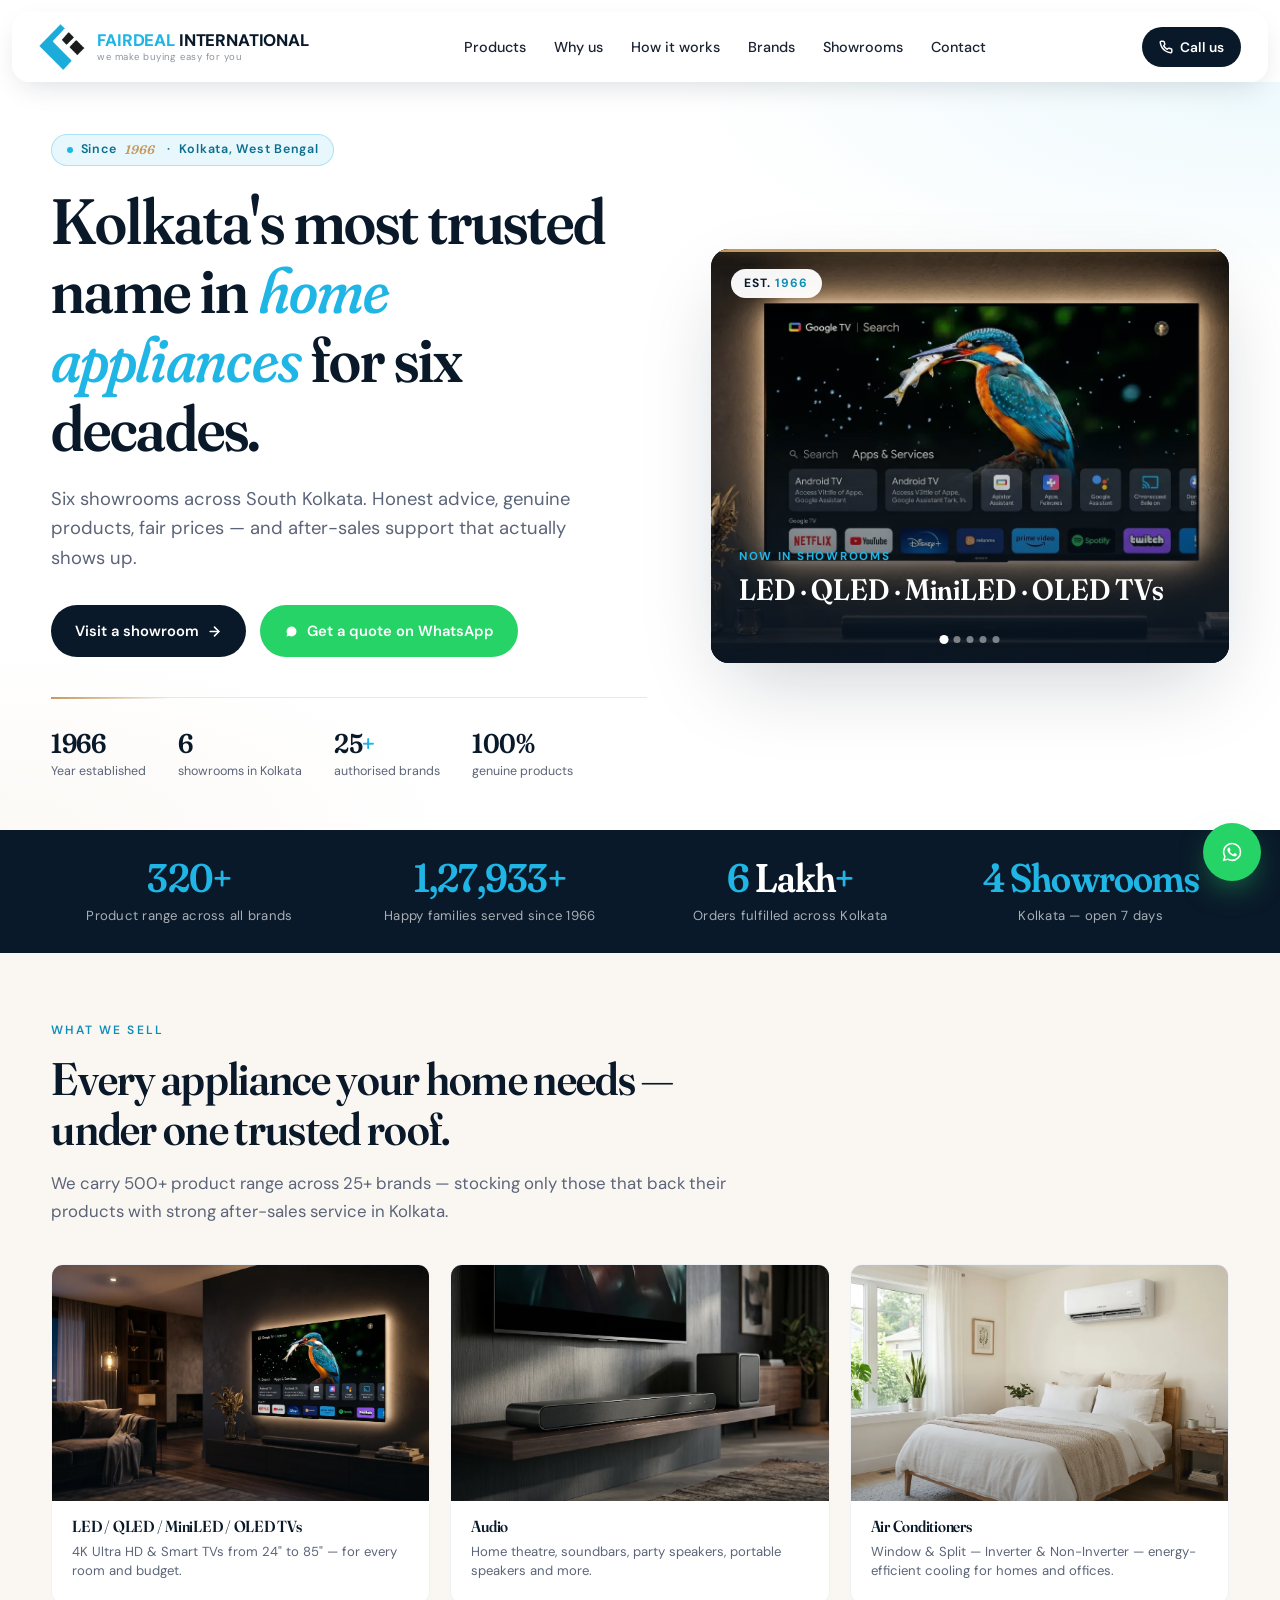
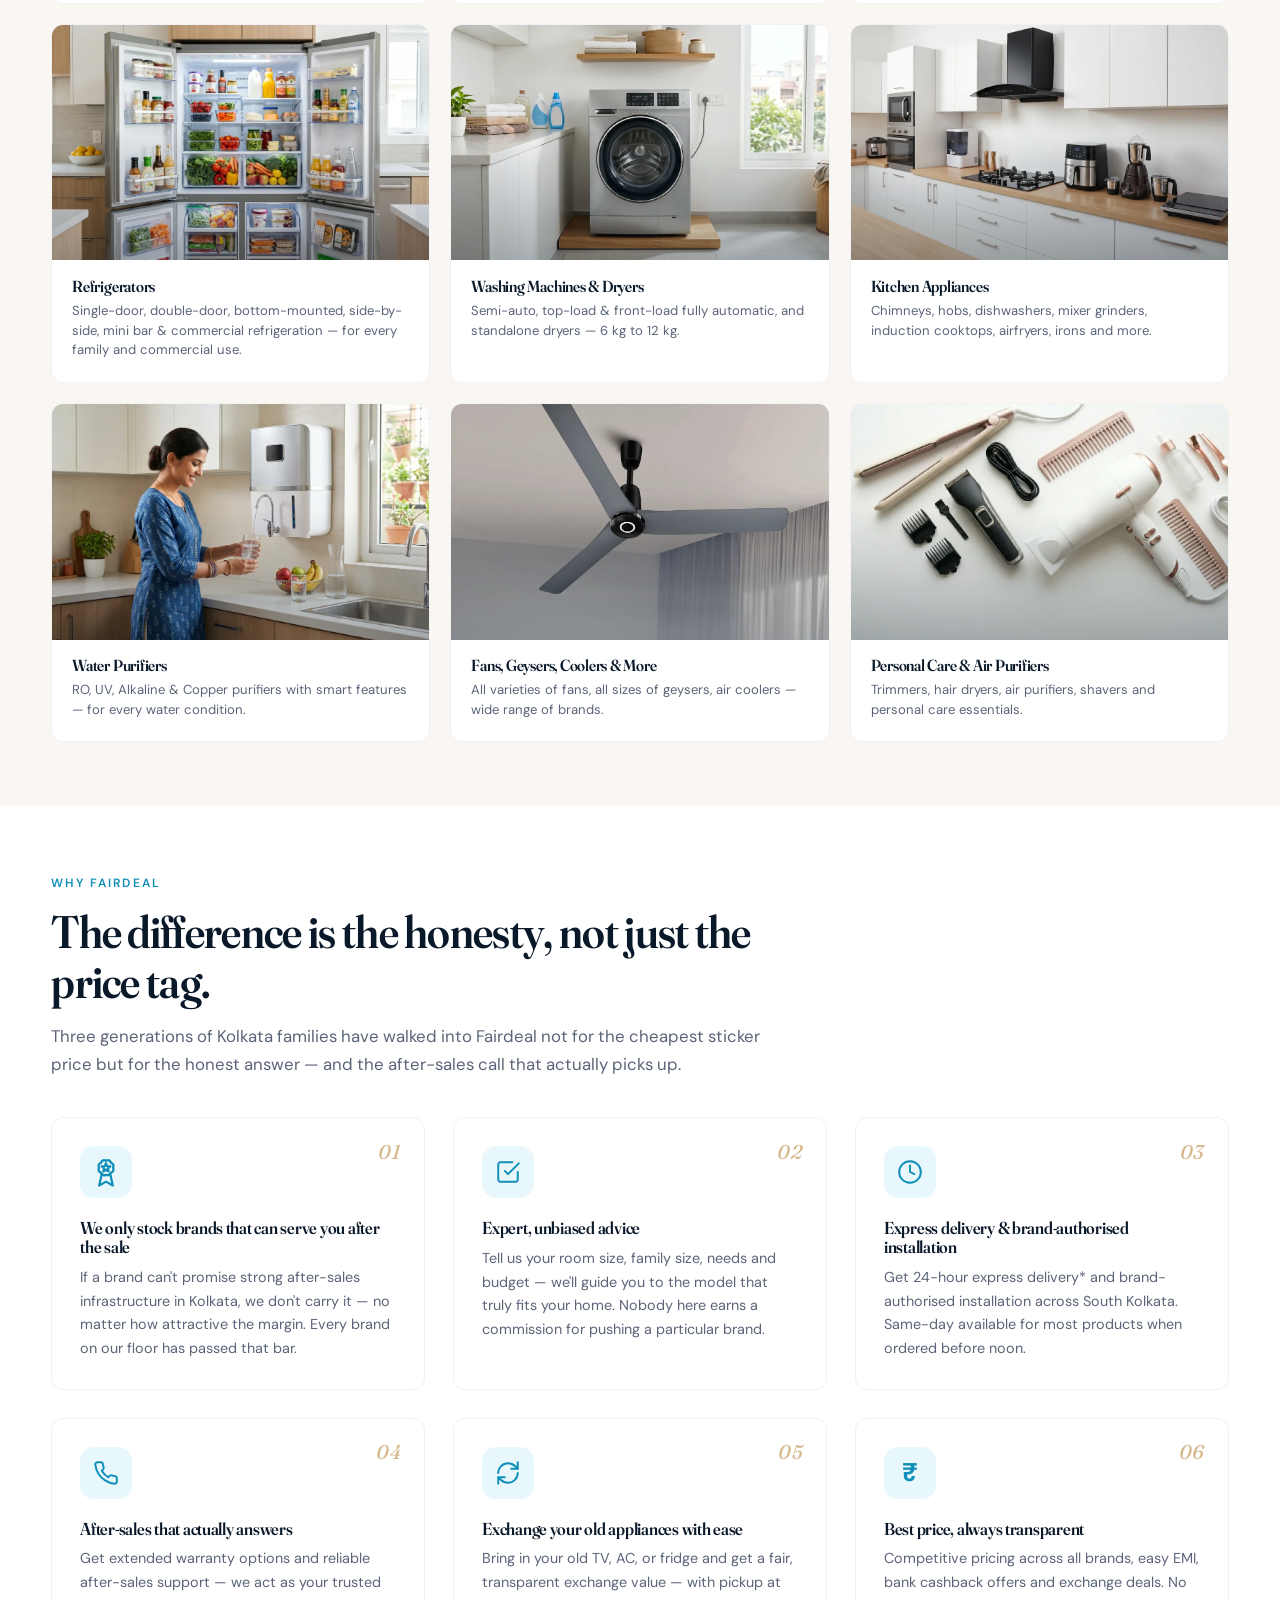
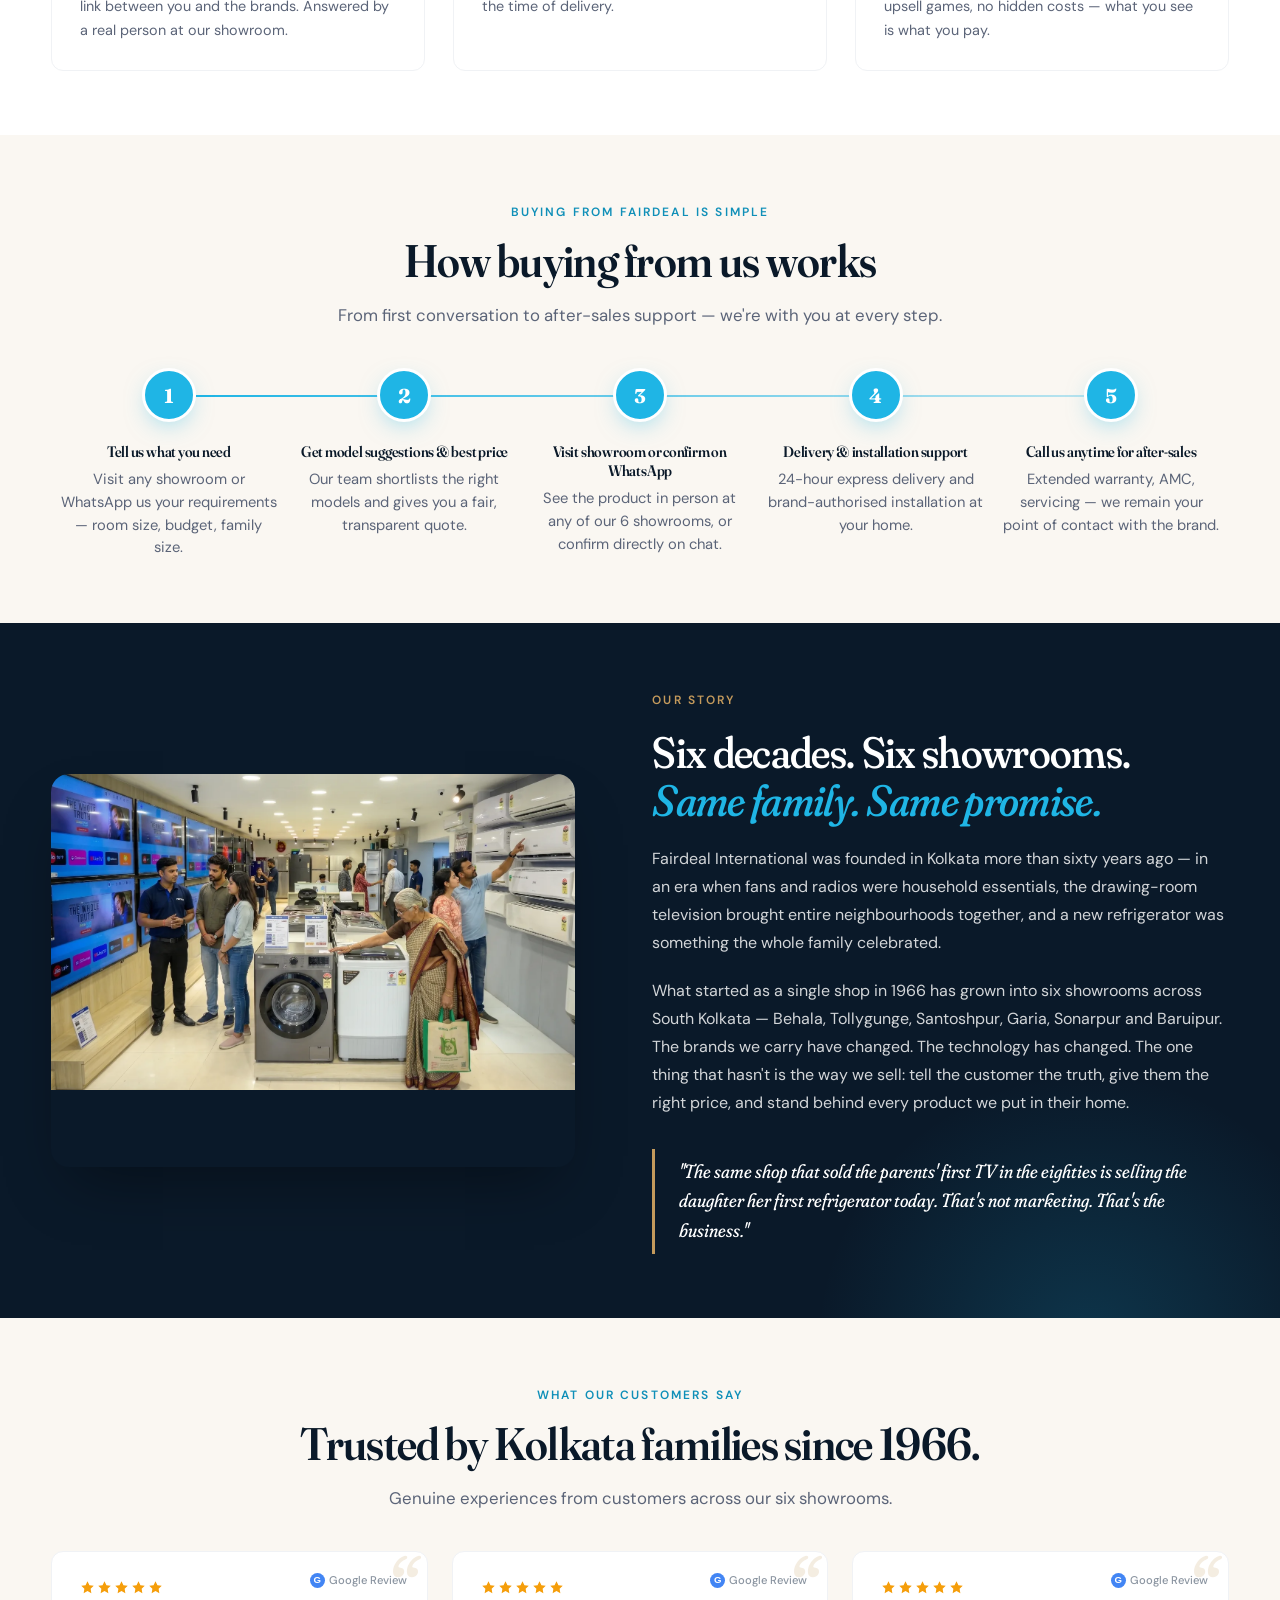
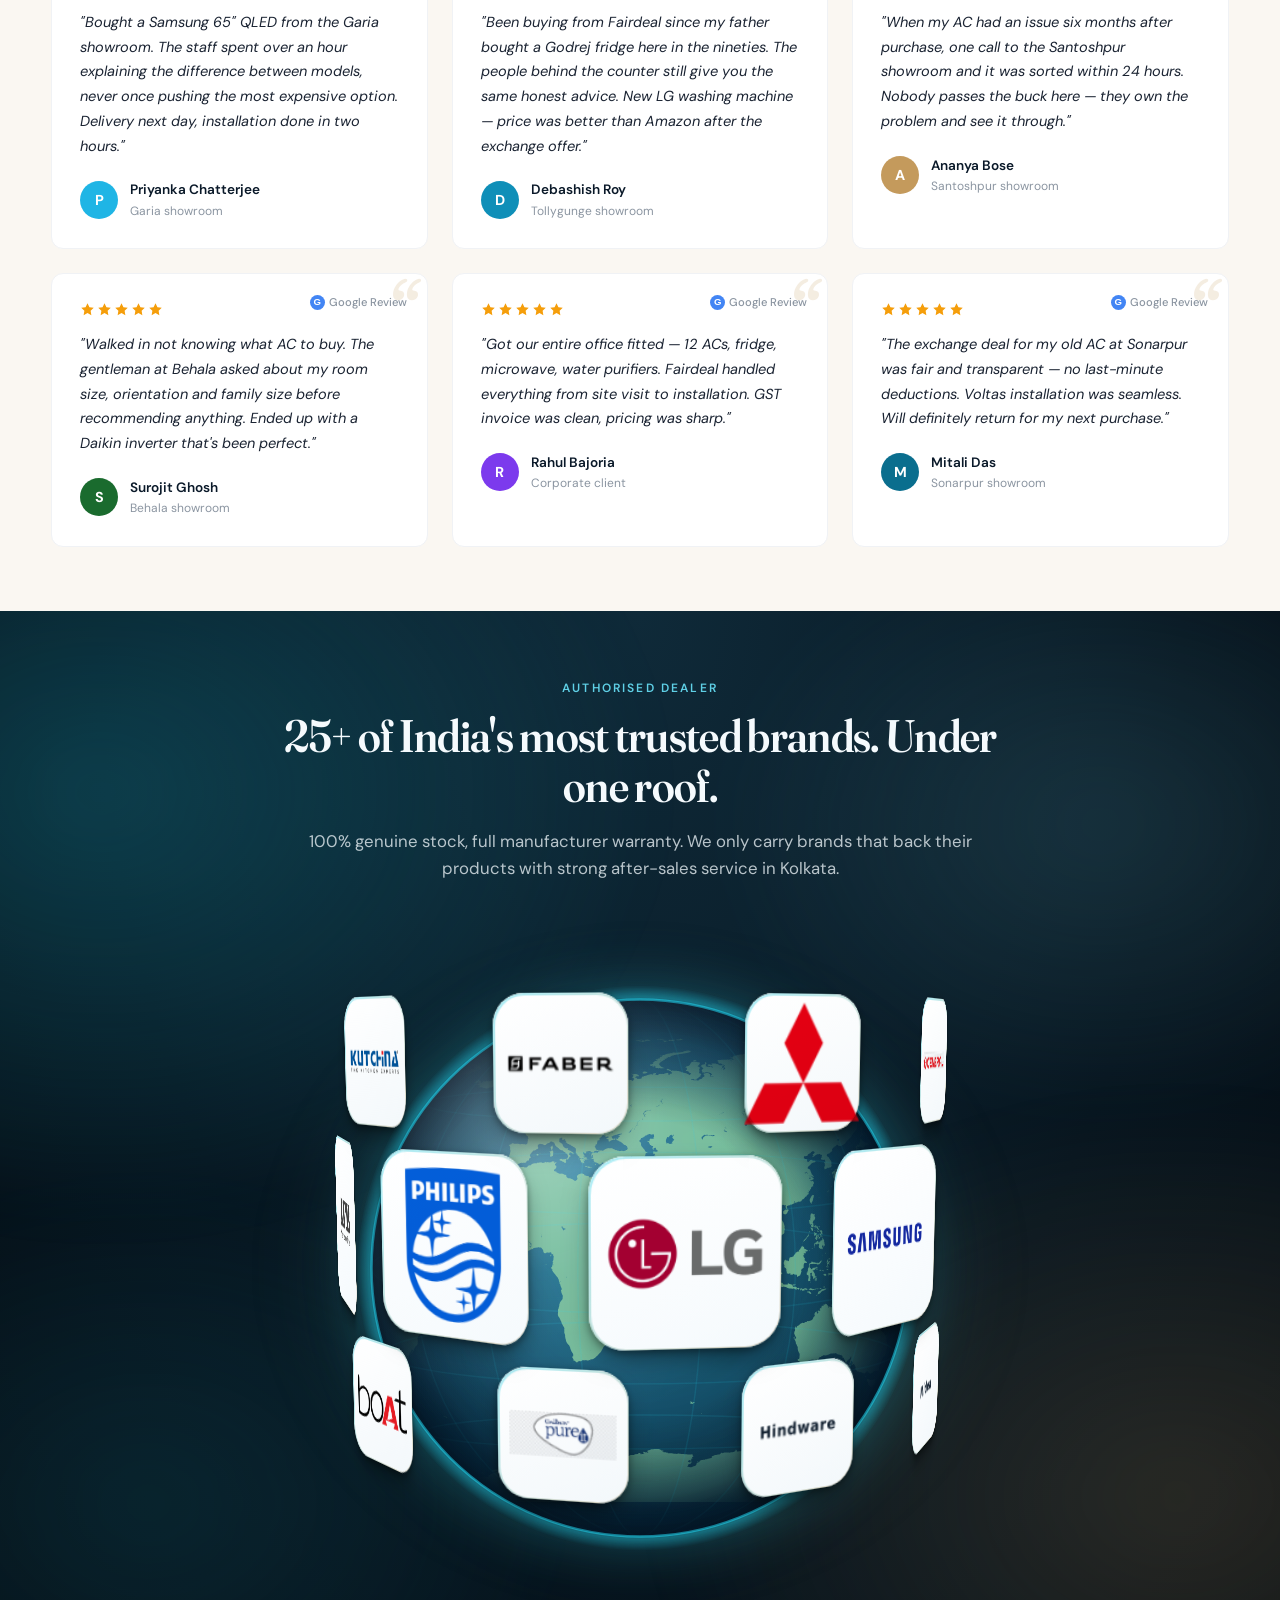
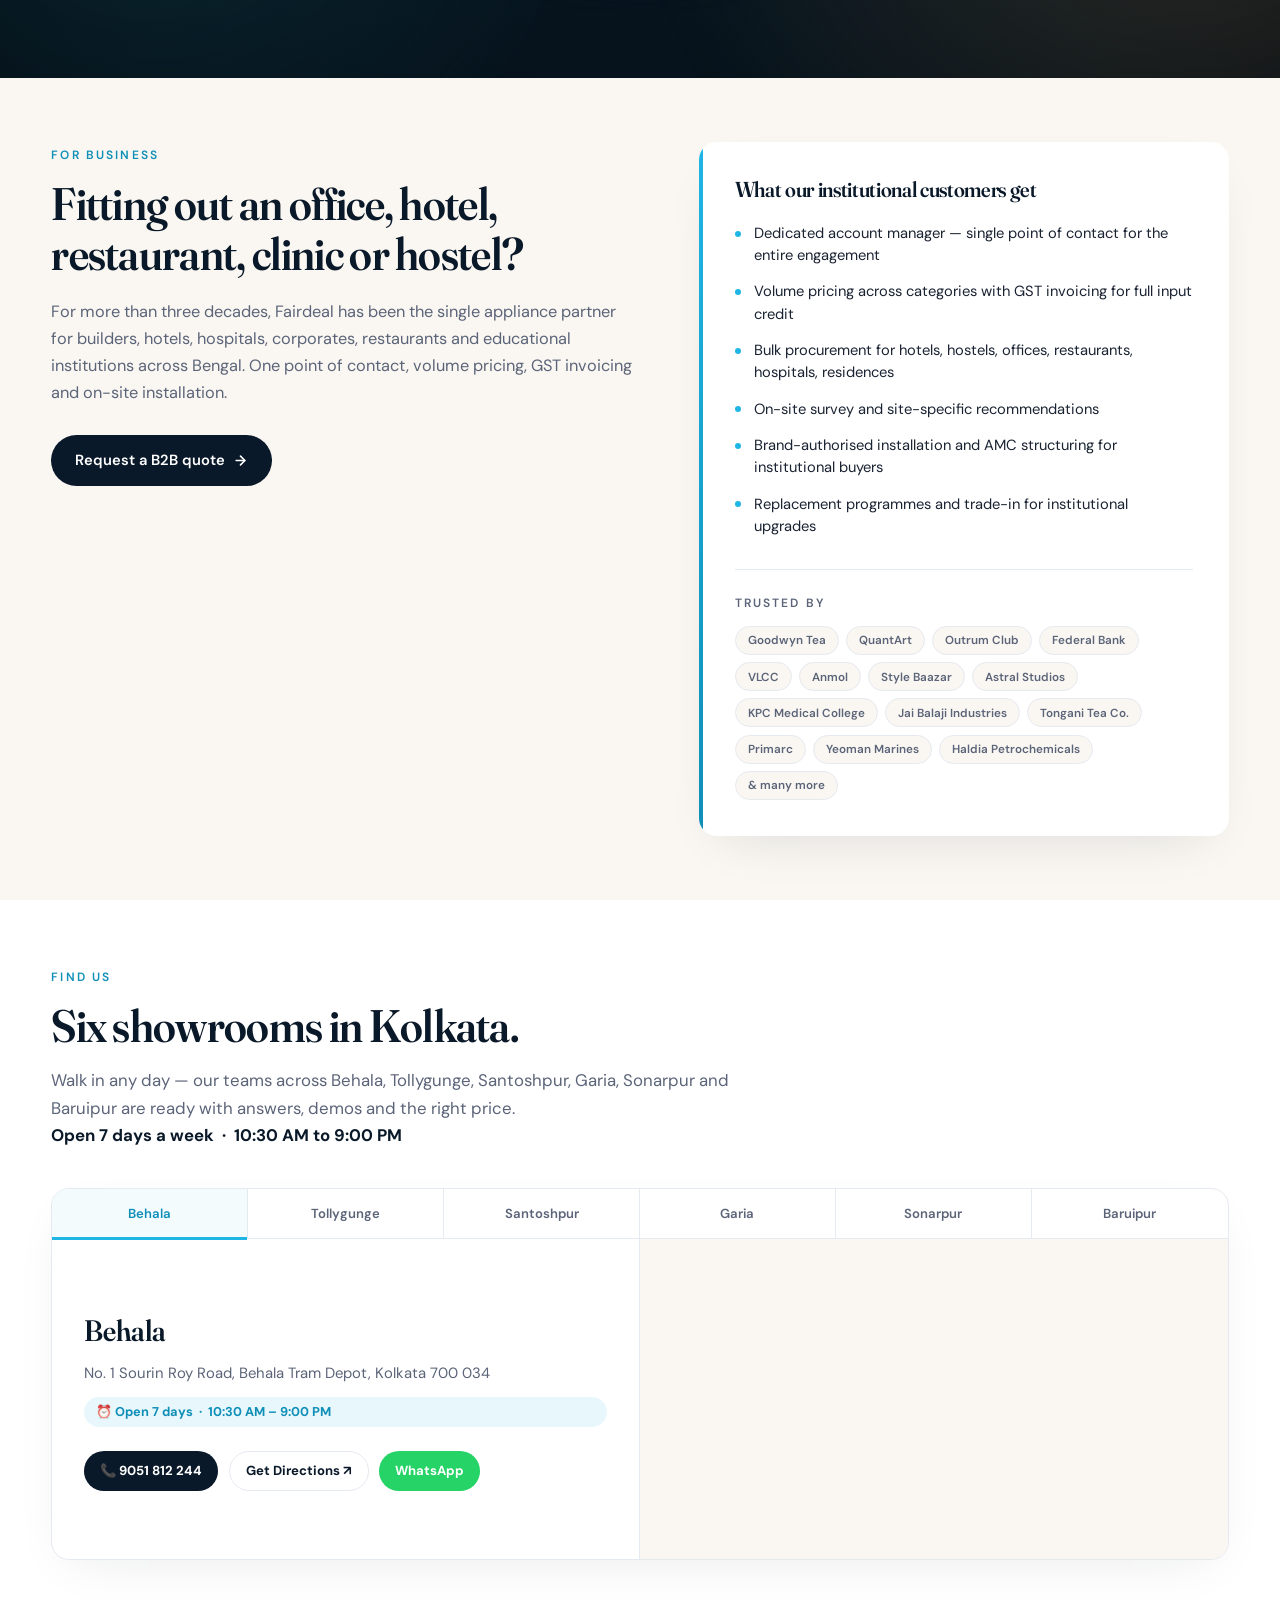
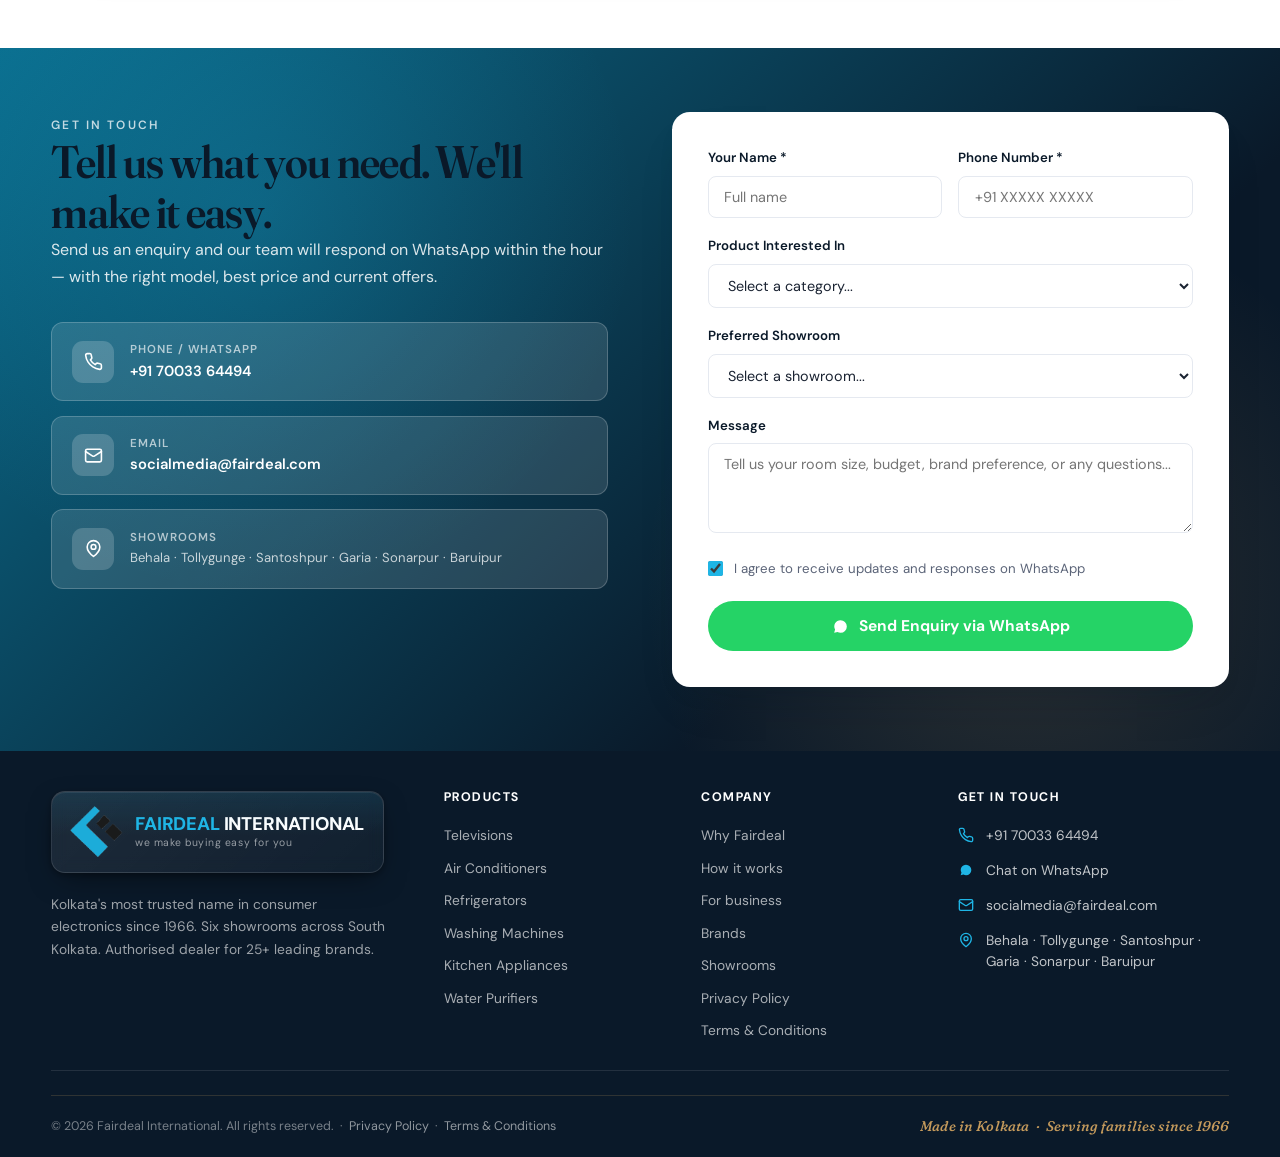
==== commit 0a5c0751: "chore: update assets and pages — add world continents SVG and refine CSS/JS" ====
--- a/index.html
+++ b/index.html
@@ -28,9 +28,9 @@
 <link rel="manifest" href="site.webmanifest"/>
 
 <!-- Favicons -->
-<link rel="icon" href="assets/img/ui/favicon.svg" type="image/svg+xml"/>
-<link rel="icon" href="assets/img/ui/logo.svg" sizes="any"/>
-<link rel="apple-touch-icon" href="assets/img/ui/apple-touch-icon.png"/>
+<link rel="icon" href="assets/img/ui/logo-fairdeal.png" type="image/png" sizes="any"/>
+<link rel="shortcut icon" href="assets/img/ui/logo-fairdeal.png" type="image/png"/>
+<link rel="apple-touch-icon" href="assets/img/ui/logo-fairdeal.png"/>
 
 <!-- Open Graph -->
 <meta property="og:type" content="website"/>
@@ -453,7 +453,7 @@
       <div><div class="trust-num"><span data-count-to="500">0</span><span>+</span></div><div class="trust-lbl">Product range across all brands</div></div>
       <div><div class="trust-num"><span data-count-to="200000" data-count-format="indian">0</span><span>+</span></div><div class="trust-lbl">Happy families served since 1966</div></div>
       <div><div class="trust-num"><span data-count-to="10">0</span> Lakh<span>+</span></div><div class="trust-lbl">Orders fulfilled across Kolkata</div></div>
-      <div><div class="trust-num"><span data-count-to="6">0</span> <span>Showrooms</span></div><div class="trust-lbl">South Kolkata — open 7 days</div></div>
+      <div><div class="trust-num"><span data-count-to="6">0</span> <span>Showrooms</span></div><div class="trust-lbl">Kolkata — open 7 days</div></div>
     </div>
   </div>
 </section>
@@ -536,7 +536,7 @@
     </div>
     <div class="why-grid" data-reveal-stagger="90">
       <div class="why-card reveal">
-        <div class="why-icon"><svg viewBox="0 0 24 24" fill="none" stroke="currentColor" stroke-width="1.8" stroke-linecap="round" stroke-linejoin="round"><path d="M9 12l2 2 4-4"/><circle cx="12" cy="12" r="10"/></svg></div>
+        <div class="why-icon is-award"><svg viewBox="0 0 24 24" fill="none" stroke="currentColor" stroke-width="1.6" stroke-linecap="round" stroke-linejoin="round"><path d="M17 9Q18 6.5 15.5 5.5Q14.5 3 12 4Q9.5 3 8.5 5.5Q6 6.5 7 9Q6 11.5 8.5 12.5Q9.5 15 12 14Q14.5 15 15.5 12.5Q18 11.5 17 9Z"/><path d="M12 5.8 12.82 7.87 15.04 8.01 13.33 9.43 13.88 11.59 12 10.4 10.12 11.59 10.67 9.43 8.96 8.01 11.18 7.87Z"/><path d="M15 13.5l1.8 8L12 18.8l-4.8 2.7L9 13.5"/></svg></div>
         <h3>We only stock brands that can serve you after the sale</h3>
         <p>If a brand can't promise strong after-sales infrastructure in Kolkata, we don't carry it — no matter how attractive the margin. Every brand on our floor has passed that bar.</p>
       </div>
@@ -556,7 +556,7 @@
         <p>Get extended warranty options and reliable after-sales support — we act as your trusted link between you and the brands. Answered by a real person at our showroom.</p>
       </div>
       <div class="why-card reveal">
-        <div class="why-icon"><svg viewBox="0 0 24 24" fill="none" stroke="currentColor" stroke-width="1.8" stroke-linecap="round" stroke-linejoin="round"><path d="M18 8h1a4 4 0 0 1 0 8h-1"/><path d="M2 8h16v9a4 4 0 0 1-4 4H6a4 4 0 0 1-4-4V8z"/><line x1="6" x2="6" y1="2" y2="4"/><line x1="10" x2="10" y1="2" y2="4"/><line x1="14" x2="14" y1="2" y2="4"/></svg></div>
+        <div class="why-icon"><svg viewBox="0 0 24 24" fill="none" stroke="currentColor" stroke-width="1.8" stroke-linecap="round" stroke-linejoin="round"><path d="M3 12a9 9 0 0 1 9-9 9.75 9.75 0 0 1 6.74 2.74L21 8"/><path d="M21 2v6h-6"/><path d="M21 12a9 9 0 0 1-9 9 9.75 9.75 0 0 1-6.74-2.74L3 16"/><path d="M3 22v-6h6"/></svg></div>
         <h3>Exchange your old appliances with ease</h3>
         <p>Bring in your old TV, AC, or fridge and get a fair, transparent exchange value — with pickup at the time of delivery.</p>
       </div>
@@ -678,6 +678,82 @@
       <p>100% genuine stock, full manufacturer warranty. We only carry brands that back their products with strong after-sales service in Kolkata.</p>
     </div>
     <div class="brand-globe-scene" data-brand-globe aria-label="Authorised brands">
+      <svg class="brand-globe-earth" viewBox="-100 -100 200 200" aria-hidden="true">
+        <defs>
+          <radialGradient id="ocean-grad" cx="38%" cy="32%" r="72%">
+            <stop offset="0%"  stop-color="#2d8fbf" stop-opacity="0.55"/>
+            <stop offset="55%" stop-color="#155680" stop-opacity="0.55"/>
+            <stop offset="100%" stop-color="#08263d" stop-opacity="0.60"/>
+          </radialGradient>
+          <radialGradient id="atm-grad" cx="50%" cy="50%" r="50%">
+            <stop offset="86%" stop-color="rgba(34,211,238,0)"/>
+            <stop offset="96%" stop-color="rgba(34,211,238,0.35)"/>
+            <stop offset="100%" stop-color="rgba(34,211,238,0)"/>
+          </radialGradient>
+          <!-- Sun-lit highlight, biased up-left like a planet lit from upper-left -->
+          <radialGradient id="sun-grad" cx="30%" cy="26%" r="55%">
+            <stop offset="0%"  stop-color="rgba(255,255,255,0.32)"/>
+            <stop offset="45%" stop-color="rgba(255,255,255,0.08)"/>
+            <stop offset="100%" stop-color="rgba(255,255,255,0)"/>
+          </radialGradient>
+          <!-- Limb darkening / terminator — dark ring near the edge so the disk reads as a sphere -->
+          <radialGradient id="limb-grad" cx="50%" cy="50%" r="50%">
+            <stop offset="0%"   stop-color="rgba(2,15,30,0)"/>
+            <stop offset="55%"  stop-color="rgba(2,15,30,0)"/>
+            <stop offset="85%"  stop-color="rgba(2,15,30,0.42)"/>
+            <stop offset="100%" stop-color="rgba(2,15,30,0.88)"/>
+          </radialGradient>
+          <!-- Sphere mask: fade map toward the limb so continents seem to curve away -->
+          <radialGradient id="sphere-mask-grad" cx="50%" cy="50%" r="50%">
+            <stop offset="0%"   stop-color="#ffffff"/>
+            <stop offset="60%"  stop-color="#ffffff"/>
+            <stop offset="95%"  stop-color="#2a2a2a"/>
+            <stop offset="100%" stop-color="#000000"/>
+          </radialGradient>
+          <mask id="sphere-mask" maskUnits="userSpaceOnUse" x="-100" y="-100" width="200" height="200">
+            <circle cx="0" cy="0" r="95" fill="url(#sphere-mask-grad)"/>
+          </mask>
+          <clipPath id="earth-clip">
+            <circle cx="0" cy="0" r="95"/>
+          </clipPath>
+        </defs>
+
+        <!-- Outer atmosphere halo -->
+        <circle cx="0" cy="0" r="100" fill="url(#atm-grad)"/>
+
+        <!-- Ocean -->
+        <circle cx="0" cy="0" r="95" fill="url(#ocean-grad)"/>
+
+        <!-- Real continents, zoomed in so only ~one hemisphere shows; masked to fade at the limb. -->
+        <g mask="url(#sphere-mask)" clip-path="url(#earth-clip)">
+          <image href="assets/img/ui/world-continents.svg"
+                 x="-180" y="-83.5"
+                 width="300" height="166.9"
+                 preserveAspectRatio="xMidYMid meet"
+                 opacity="0.88"/>
+        </g>
+
+        <!-- Graticule (lat/long faintly) — toned down so it doesn't read as a flat grid -->
+        <g clip-path="url(#earth-clip)" fill="none" stroke="rgba(34,211,238,0.12)" stroke-width="0.5">
+          <ellipse cx="0" cy="-58" rx="76"  ry="6"/>
+          <ellipse cx="0" cy="-30" rx="90"  ry="11"/>
+          <ellipse cx="0" cy="0"   rx="95"  ry="16"/>
+          <ellipse cx="0" cy="30"  rx="90"  ry="11"/>
+          <ellipse cx="0" cy="58"  rx="76"  ry="6"/>
+          <ellipse cx="0" cy="0" rx="22" ry="95"/>
+          <ellipse cx="0" cy="0" rx="55" ry="95"/>
+          <ellipse cx="0" cy="0" rx="80" ry="95"/>
+        </g>
+
+        <!-- Limb darkening (terminator) — sells the sphere -->
+        <circle cx="0" cy="0" r="95" fill="url(#limb-grad)" pointer-events="none"/>
+
+        <!-- Sun-lit highlight (upper-left bias) -->
+        <circle cx="0" cy="0" r="95" fill="url(#sun-grad)" pointer-events="none"/>
+
+        <!-- Sphere outline -->
+        <circle cx="0" cy="0" r="95" fill="none" stroke="rgba(34,211,238,0.55)" stroke-width="0.9"/>
+      </svg>
       <div class="brand-globe-rotator">
       <!-- MIDDLE RING (major brands, larger) -->
       <div class="brand-globe-item is-major" tabindex="0"><img src="assets/brands/lg.png" alt="LG"/></div>
@@ -711,7 +787,6 @@
       <div class="brand-globe-item" tabindex="0"><img src="assets/brands/pureit.png" alt="Pureit"/></div>
       </div>
     </div>
-    <p class="brand-globe-hint">Drag to spin the reel · hover a brand to highlight</p>
 
   </div>
 </section>
@@ -837,7 +912,13 @@
   <div class="container">
     <div class="footer-grid">
       <div>
-        <a href="#" class="footer-logo" aria-label="Back to top"><img src="assets/img/ui/logo-fairdeal.png" alt="Fairdeal International logo" width="56" height="56" loading="lazy"/></a>
+        <a href="#" class="footer-logo" aria-label="Back to top">
+          <img class="footer-logo-mark" src="assets/img/ui/logo-fairdeal.png" alt="Fairdeal International logo" width="56" height="56" loading="lazy"/>
+          <span class="footer-logo-text-stack">
+            <span><span class="footer-logo-text-1">FAIRDEAL</span>&nbsp;<span class="footer-logo-text-2">INTERNATIONAL</span></span>
+            <span class="footer-logo-tag">we make buying easy for you</span>
+          </span>
+        </a>
         <p class="footer-tag">Kolkata's most trusted name in consumer electronics since 1966. Six showrooms across South Kolkata. Authorised dealer for 25+ leading brands.</p>
       </div>
       <div>
--- a/assets/css/sections.css
+++ b/assets/css/sections.css
@@ -391,6 +391,7 @@
   font-family: var(--font-body);
 }
 .why-icon svg { width: 26px; height: 26px; }
+.why-icon.is-award svg { width: 34px; height: 34px; }
 .why-card:hover .why-icon { background: var(--primary); color: white; }
 .why-card h3 { font-size: 1.08rem; margin-bottom: 0.6rem; }
 .why-card p  { font-size: 0.9rem; color: var(--text-muted); line-height: 1.65; }
@@ -552,39 +553,38 @@
 @media (max-width: 900px) { .testimonials-grid { grid-template-columns: 1fr 1fr; } }
 @media (max-width: 600px) { .testimonials-grid { grid-template-columns: 1fr; } }
 
-/* ---- BRANDS — 3D Globe ---- */
+/* ---- BRANDS — 3D Glass Cylinder ---- */
 .brands {
   position: relative;
   background: radial-gradient(ellipse at 50% 0%, #0f2a39 0%, #07151f 60%, #050d14 100%);
   color: #e9f1f5;
   overflow: hidden;
 }
+/* Drifting auroras — large soft blobs replace the harsh star particles */
 .brands::before {
   content: "";
-  position: absolute; inset: -20%;
+  position: absolute; inset: -25%;
   background:
-    radial-gradient(800px 600px at 20% 30%, rgba(34, 211, 238, 0.18), transparent 60%),
-    radial-gradient(700px 500px at 80% 70%, rgba(196, 154, 92, 0.14), transparent 60%);
+    radial-gradient(900px 700px at 22% 28%, rgba(34, 211, 238, 0.22), transparent 62%),
+    radial-gradient(820px 620px at 78% 72%, rgba(196, 154, 92, 0.18), transparent 64%);
   pointer-events: none;
-  filter: blur(20px);
+  filter: blur(28px);
+  animation: aurora-drift 22s ease-in-out infinite alternate;
 }
 .brands::after {
   content: "";
-  position: absolute; inset: 0;
-  background-image:
-    radial-gradient(circle at 25% 35%, rgba(255,255,255,0.8) 0, rgba(255,255,255,0.8) 1px, transparent 2px),
-    radial-gradient(circle at 70% 20%, rgba(255,255,255,0.6) 0, rgba(255,255,255,0.6) 1px, transparent 2px),
-    radial-gradient(circle at 85% 65%, rgba(255,255,255,0.5) 0, rgba(255,255,255,0.5) 1px, transparent 2px),
-    radial-gradient(circle at 15% 80%, rgba(255,255,255,0.7) 0, rgba(255,255,255,0.7) 1px, transparent 2px),
-    radial-gradient(circle at 55% 90%, rgba(255,255,255,0.4) 0, rgba(255,255,255,0.4) 1px, transparent 2px);
-  background-size: 600px 600px;
-  opacity: 0.45;
+  position: absolute; inset: -10%;
+  background:
+    radial-gradient(560px 420px at 80% 25%, rgba(124, 220, 240, 0.16), transparent 70%),
+    radial-gradient(620px 480px at 18% 78%, rgba(34, 211, 238, 0.12), transparent 70%);
   pointer-events: none;
-  animation: brand-twinkle 14s ease-in-out infinite alternate;
-}
-@keyframes brand-twinkle {
-  from { opacity: 0.25; }
-  to   { opacity: 0.55; }
+  filter: blur(36px);
+  opacity: 0.85;
+  animation: aurora-drift 28s ease-in-out -8s infinite alternate-reverse;
+}
+@keyframes aurora-drift {
+  from { transform: translate3d(-2%, -1%, 0); }
+  to   { transform: translate3d(2%, 1%, 0); }
 }
 
 .brands .container { position: relative; z-index: 1; }
@@ -596,98 +596,109 @@
 .brand-globe-scene {
   position: relative;
   width: 100%;
-  max-width: 760px;
+  max-width: 1180px;
   margin: clamp(0.5rem, 2vw, 1.5rem) auto 0;
-  aspect-ratio: 1.45 / 1;
+  aspect-ratio: 1.7 / 1;
   touch-action: none;
   cursor: grab;
   user-select: none;
-  perspective: 1400px;
+  perspective: 1500px;
   perspective-origin: 50% 45%;
 }
 .brand-globe-scene.is-dragging { cursor: grabbing; }
-
-/* Vertical cylinder halo — tall ellipse with a soft center beam */
+.brand-globe-scene.is-zoomed { cursor: zoom-out; }
+
+/* Soft cylindrical halo behind everything */
 .brand-globe-scene::before {
   content: "";
   position: absolute;
   left: 50%; top: 50%;
-  width: 58%; height: 92%;
+  width: 64%; height: 96%;
   transform: translate(-50%, -50%);
   border-radius: 50%;
   background:
-    radial-gradient(ellipse at center, rgba(34, 211, 238, 0.32), rgba(34, 211, 238, 0) 62%),
-    radial-gradient(ellipse at center, rgba(196, 154, 92, 0.16) 0%, transparent 70%);
-  filter: blur(18px);
+    radial-gradient(ellipse at center, rgba(34, 211, 238, 0.30), rgba(34, 211, 238, 0) 64%),
+    radial-gradient(ellipse at center, rgba(196, 154, 92, 0.14) 0%, transparent 70%);
+  filter: blur(28px);
   pointer-events: none;
   z-index: 0;
 }
-/* Vertical light beam down the axis — sells the cylindrical form */
-.brand-globe-scene .brand-globe-rotator::after {
-  content: "";
+
+/* Real Earth globe — circle (no straight edges → no vertical-line artifacts).
+   Square aspect, centered behind the chip rings. Static — the orbiting chips
+   provide the motion; rotating a 2D disk would look like a turntable, not a
+   sphere. */
+.brand-globe-earth {
   position: absolute;
-  left: 50%; top: 6%; bottom: 6%;
-  width: 2px;
-  transform: translateX(-50%);
-  background: linear-gradient(to bottom,
-    rgba(34, 211, 238, 0) 0%,
-    rgba(34, 211, 238, 0.35) 20%,
-    rgba(196, 154, 92, 0.35) 50%,
-    rgba(34, 211, 238, 0.35) 80%,
-    rgba(34, 211, 238, 0) 100%);
-  filter: blur(2px);
+  left: 50%; top: 50%;
+  width: 48%;
+  aspect-ratio: 1 / 1;
+  height: auto;
+  transform: translate(-50%, -50%);
   pointer-events: none;
-}
-
-/* The rotator — preserve-3d so children compose with the spin */
+  z-index: 0;
+  filter: drop-shadow(0 0 30px rgba(34, 211, 238, 0.28));
+}
+
+/* The rotator — preserve-3d so children compose with the spin.
+   Shifted up so the chips don't sit visually low in the scene; the Earth SVG
+   centers itself on the scene, so its position is unaffected. */
 .brand-globe-rotator {
   position: absolute;
-  inset: 0;
+  inset: -8% 0 8% 0;
   transform-style: preserve-3d;
   transform-origin: 50% 50%;
   will-change: transform;
-}
-
-/* Hexagonal chip tangent to the cylinder surface — secondary (small) by default.
-   NOTE: transform is driven entirely by JS (brand-globe.js tick()). CSS must NOT
-   declare a transform here, nor a transition on transform — they would fight the
-   per-frame updates. Filter + halo handle the hover highlight via CSS. */
+  z-index: 1;
+}
+
+/* Frosted-glass rounded-square chip — JS drives the 3D transform; CSS handles
+   look, hover/zoom states. Do NOT add transform/transition-on-transform here. */
 .brand-globe-item {
   position: absolute;
   left: 50%; top: 50%;
-  width: 92px; height: 92px;
-  margin-left: -46px; margin-top: -46px;
+  width: 112px; height: 112px;
+  margin-left: -56px; margin-top: -56px;
   display: flex; align-items: center; justify-content: center;
-  padding: 12px;
-  background: linear-gradient(160deg, #ffffff 0%, #eef3f7 100%);
-  clip-path: polygon(25% 4%, 75% 4%, 98% 50%, 75% 96%, 25% 96%, 2% 50%);
+  padding: 10px;
+  border-radius: 26px;
+  /* Fully opaque so the Earth's graticule never bleeds through the chip.
+     The "frosted" feel comes from the gradient + shadow, not transparency. */
+  background: linear-gradient(160deg, #ffffff 0%, #f3f8fb 100%);
   transform-style: preserve-3d;
   backface-visibility: hidden;
   -webkit-backface-visibility: hidden;
-  transition: filter 280ms cubic-bezier(.2, .8, .2, 1);
-  filter: drop-shadow(0 6px 12px rgba(0,0,0,0.45));
+  transition: opacity 360ms cubic-bezier(.2, .8, .2, 1),
+              filter  360ms cubic-bezier(.2, .8, .2, 1);
+  box-shadow:
+    inset 0 1px 0 rgba(255, 255, 255, 0.95),
+    inset 0 -1px 0 rgba(0, 0, 0, 0.05),
+    0 10px 24px -6px rgba(0, 0, 0, 0.55),
+    0 2px 6px rgba(0, 0, 0, 0.35);
   will-change: transform;
+  cursor: pointer;
 }
 
 /* MAJOR — flagship brands in the middle ring, larger and brighter */
 .brand-globe-item.is-major {
-  width: 134px; height: 134px;
-  margin-left: -67px; margin-top: -67px;
-  padding: 18px;
-  background: linear-gradient(160deg, #ffffff 0%, #f5f9fc 100%);
-}
-
-/* Gradient rim drawn via masked pseudo (clip-path forbids real borders) */
+  width: 158px; height: 158px;
+  margin-left: -79px; margin-top: -79px;
+  padding: 14px;
+  border-radius: 30px;
+  background: linear-gradient(160deg, #ffffff 0%, #f5fafd 100%);
+}
+
+/* Gradient rim — cyan→gold border via masked pseudo */
 .brand-globe-item::before {
   content: "";
   position: absolute; inset: 0;
-  background: linear-gradient(135deg, rgba(34,211,238,0.6), rgba(196,154,92,0.55));
-  clip-path: polygon(25% 4%, 75% 4%, 98% 50%, 75% 96%, 25% 96%, 2% 50%);
+  border-radius: inherit;
   padding: 1.5px;
-  -webkit-mask: linear-gradient(#fff 0 0) content-box, linear-gradient(#fff 0 0);
+  background: linear-gradient(135deg, rgba(34, 211, 238, 0.55), rgba(196, 154, 92, 0.50));
+  -webkit-mask: linear-gradient(#000 0 0) content-box, linear-gradient(#000 0 0);
   -webkit-mask-composite: xor;
           mask-composite: exclude;
-  opacity: 0.55;
+  opacity: 0.7;
   transition: opacity 280ms cubic-bezier(.2, .8, .2, 1);
   pointer-events: none;
 }
@@ -697,14 +708,23 @@
   pointer-events: none;
   position: relative;
   z-index: 1;
-}
-
-/* HOVER — cylinder is paused (JS), chip scales up subtly (JS),
-   CSS just brightens the rim and softens a single cyan glow. */
+  /* Multiply blends white JPG backgrounds into the white chip
+     so kutchina / symphony / venus stop showing their square cards. */
+  mix-blend-mode: multiply;
+}
+/* Monochrome SVG marks (Simple Icons set) render small/square — bump
+   their visual weight so they don't feel sparse next to PNG wordmarks. */
+.brand-globe-item img[src$=".svg"] {
+  transform: scale(1.22);
+}
+.brand-globe-item.is-major img[src$=".svg"] {
+  transform: scale(1.30);
+}
+
+/* HOVER — cylinder pauses (JS), chip scales up subtly (JS) */
 .brand-globe-item:hover,
 .brand-globe-item:focus-visible {
   z-index: 50;
-  filter: drop-shadow(0 0 10px rgba(34, 211, 238, 0.75));
   outline: none;
 }
 .brand-globe-item:hover::before,
@@ -712,17 +732,39 @@
   opacity: 1;
 }
 
+/* ZOOMED state — clicked chip pops to the front; others dim and blur */
+.brand-globe-scene.is-zoomed .brand-globe-item:not(.is-zoomed-target) {
+  opacity: 0.18;
+  filter: blur(2.5px) saturate(0.5);
+  pointer-events: none;
+}
+.brand-globe-item.is-zoomed-target {
+  z-index: 100;
+  box-shadow:
+    inset 0 1px 0 rgba(255, 255, 255, 0.95),
+    0 24px 60px -10px rgba(0, 0, 0, 0.7),
+    0 0 40px rgba(34, 211, 238, 0.55),
+    0 0 80px rgba(34, 211, 238, 0.25);
+}
+.brand-globe-item.is-zoomed-target::before {
+  opacity: 1;
+  background: linear-gradient(135deg, rgba(34, 211, 238, 0.85), rgba(196, 154, 92, 0.7));
+}
+
 @media (max-width: 720px) {
-  .brand-globe-scene { max-width: 92vw; }
+  .brand-globe-scene { max-width: 92vw; aspect-ratio: 1.25 / 1; }
+  .brand-globe-earth { width: 64%; }
   .brand-globe-item {
     width: 76px; height: 76px;
     margin-left: -38px; margin-top: -38px;
     padding: 10px;
+    border-radius: 18px;
   }
   .brand-globe-item.is-major {
     width: 110px; height: 110px;
     margin-left: -55px; margin-top: -55px;
     padding: 14px;
+    border-radius: 22px;
   }
 }
 @media (max-width: 480px) {
@@ -730,26 +772,19 @@
     width: 62px; height: 62px;
     margin-left: -31px; margin-top: -31px;
     padding: 8px;
+    border-radius: 14px;
   }
   .brand-globe-item.is-major {
     width: 90px; height: 90px;
     margin-left: -45px; margin-top: -45px;
     padding: 12px;
+    border-radius: 18px;
   }
-}
-
-.brand-globe-hint {
-  text-align: center;
-  font-size: 0.78rem;
-  letter-spacing: 0.14em;
-  text-transform: uppercase;
-  color: rgba(233, 241, 245, 0.55);
-  margin-top: 1.25rem;
 }
 
 @media (prefers-reduced-motion: reduce) {
   .brand-globe-scene { cursor: default; }
-  .brand-globe-hint::after { content: none; }
+  .brands::before, .brands::after { animation: none; }
 }
 
 /* ---- BUSINESS ---- */
@@ -982,7 +1017,42 @@
   padding-bottom: 1.75rem;
   border-bottom: 1px solid rgba(255,255,255,0.1);
 }
-.footer-logo img { height: 56px; width: auto; opacity: 1; }
+.footer-logo {
+  display: inline-flex; align-items: center; gap: var(--s-3); text-decoration: none;
+  padding: 0.85rem 1.15rem;
+  border-radius: 14px;
+  background: linear-gradient(135deg, rgba(255,255,255,0.08) 0%, rgba(255,255,255,0.03) 100%);
+  border: 1px solid rgba(255,255,255,0.12);
+  box-shadow:
+    0 10px 30px -10px rgba(0,0,0,0.55),
+    0 2px 6px rgba(0,0,0,0.3),
+    inset 0 1px 0 rgba(255,255,255,0.08);
+  -webkit-backdrop-filter: blur(8px);
+  backdrop-filter: blur(8px);
+  transition: transform var(--t-fast), box-shadow var(--t-fast), border-color var(--t-fast);
+  position: relative;
+}
+.footer-logo::before {
+  content: "";
+  position: absolute; inset: 0;
+  border-radius: inherit;
+  background: linear-gradient(180deg, rgba(31,181,229,0.10) 0%, rgba(31,181,229,0) 55%);
+  pointer-events: none;
+}
+.footer-logo:hover {
+  transform: translateY(-2px);
+  border-color: rgba(31,181,229,0.35);
+  box-shadow:
+    0 14px 36px -10px rgba(0,0,0,0.65),
+    0 4px 10px rgba(0,0,0,0.35),
+    0 0 0 1px rgba(31,181,229,0.15),
+    inset 0 1px 0 rgba(255,255,255,0.12);
+}
+.footer-logo-mark { height: 52px; width: auto; object-fit: contain; flex-shrink: 0; position: relative; }
+.footer-logo-text-stack { display: flex; flex-direction: column; gap: 2px; line-height: 1; }
+.footer-logo-text-1 { font-family: var(--font-body); font-size: 1.15rem; font-weight: 800; color: var(--primary); letter-spacing: -0.01em; }
+.footer-logo-text-2 { font-family: var(--font-body); font-size: 1.15rem; font-weight: 800; color: #fff; letter-spacing: -0.01em; }
+.footer-logo-tag    { font-size: 0.65rem; color: rgba(255,255,255,0.55); letter-spacing: 0.05em; text-transform: lowercase; margin-top: 3px; }
 .footer-tag { margin-top: 1.25rem; line-height: 1.65; max-width: 340px; color: rgba(255,255,255,0.6); font-size: 0.86rem; }
 .footer h4 {
   color: white;
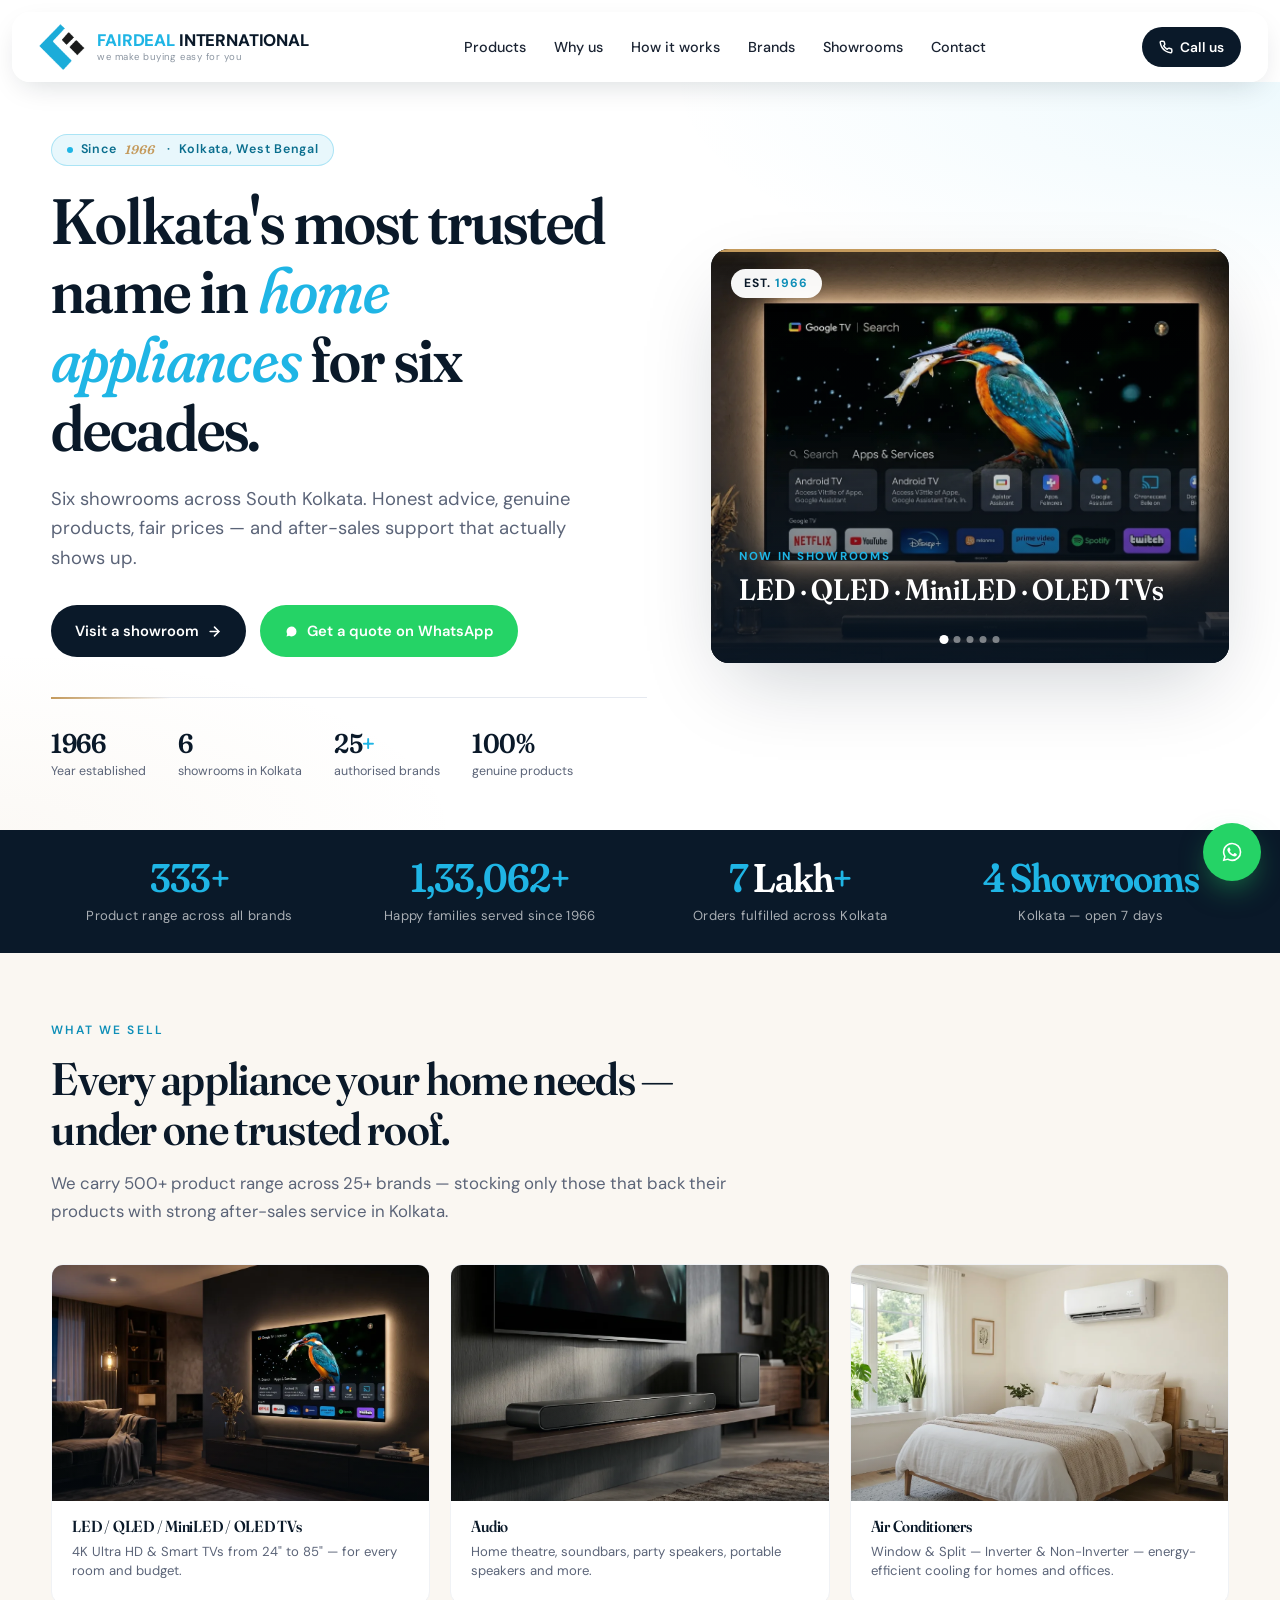
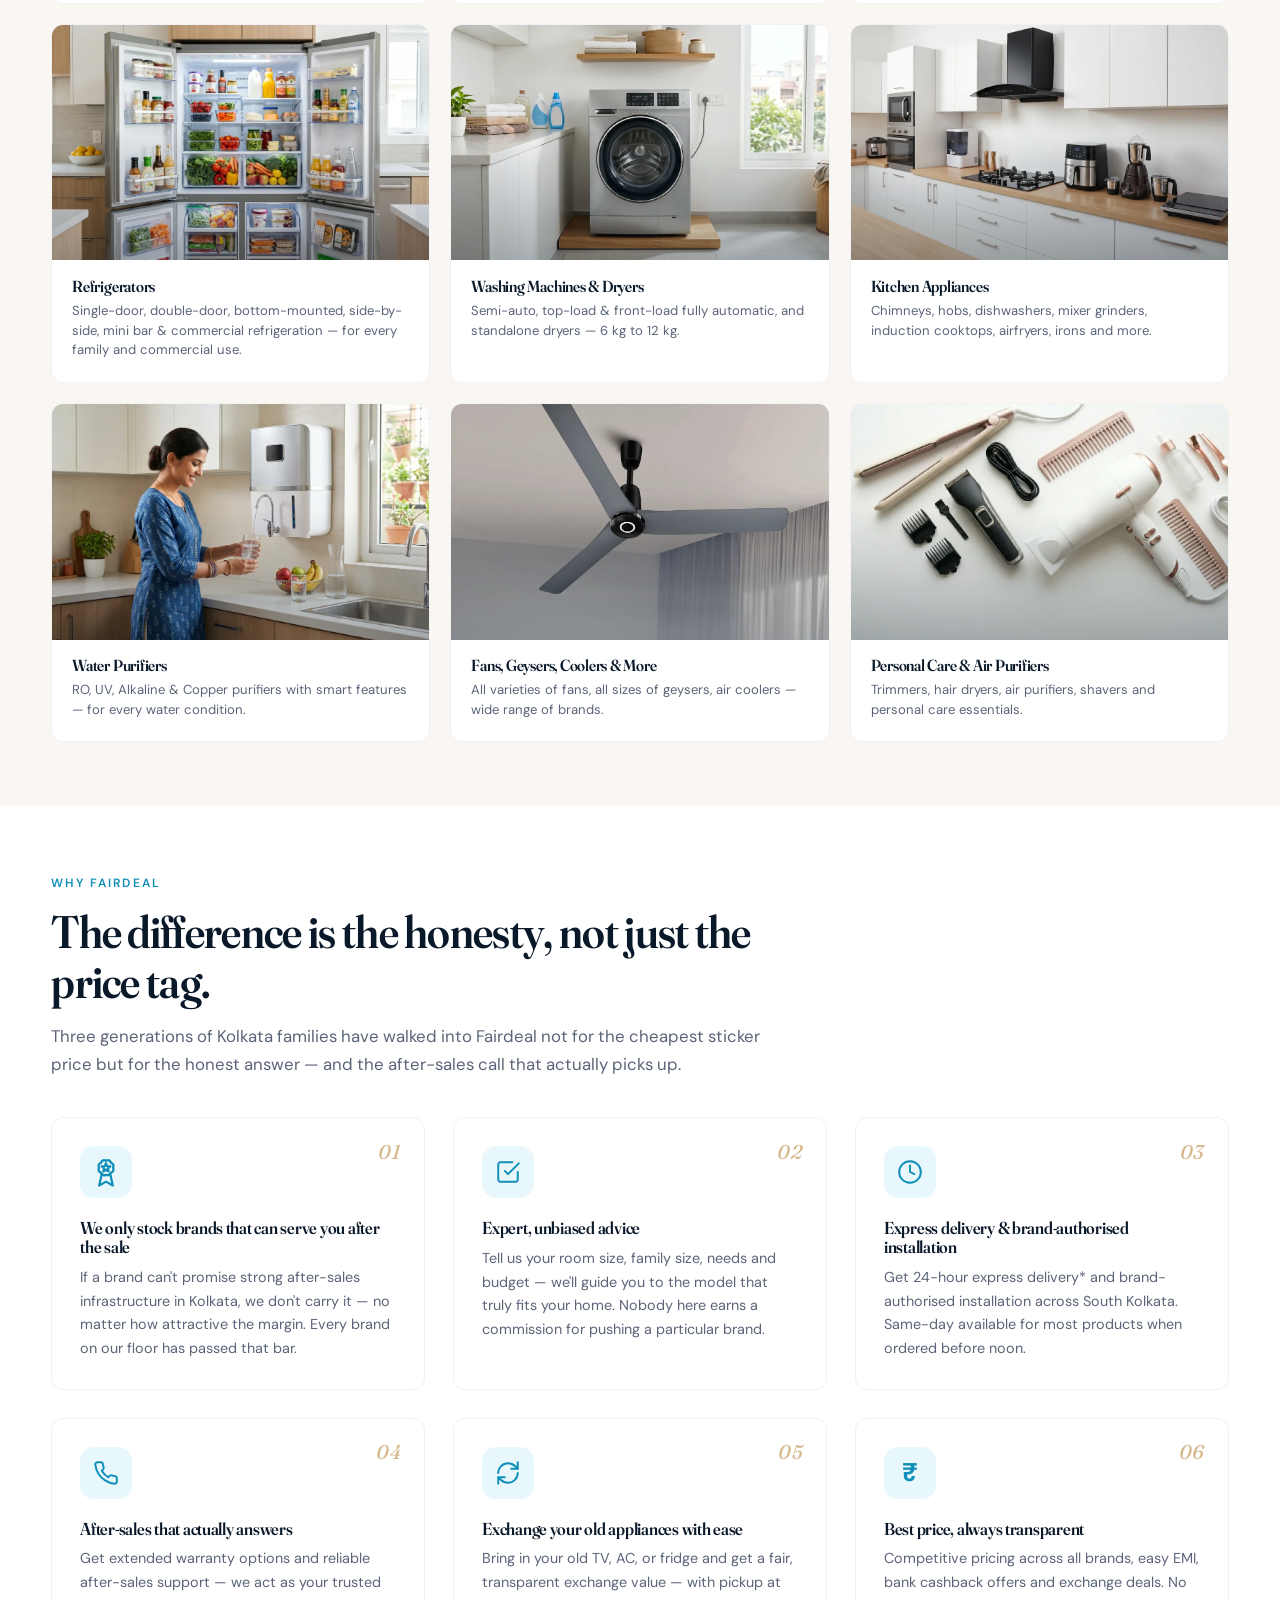
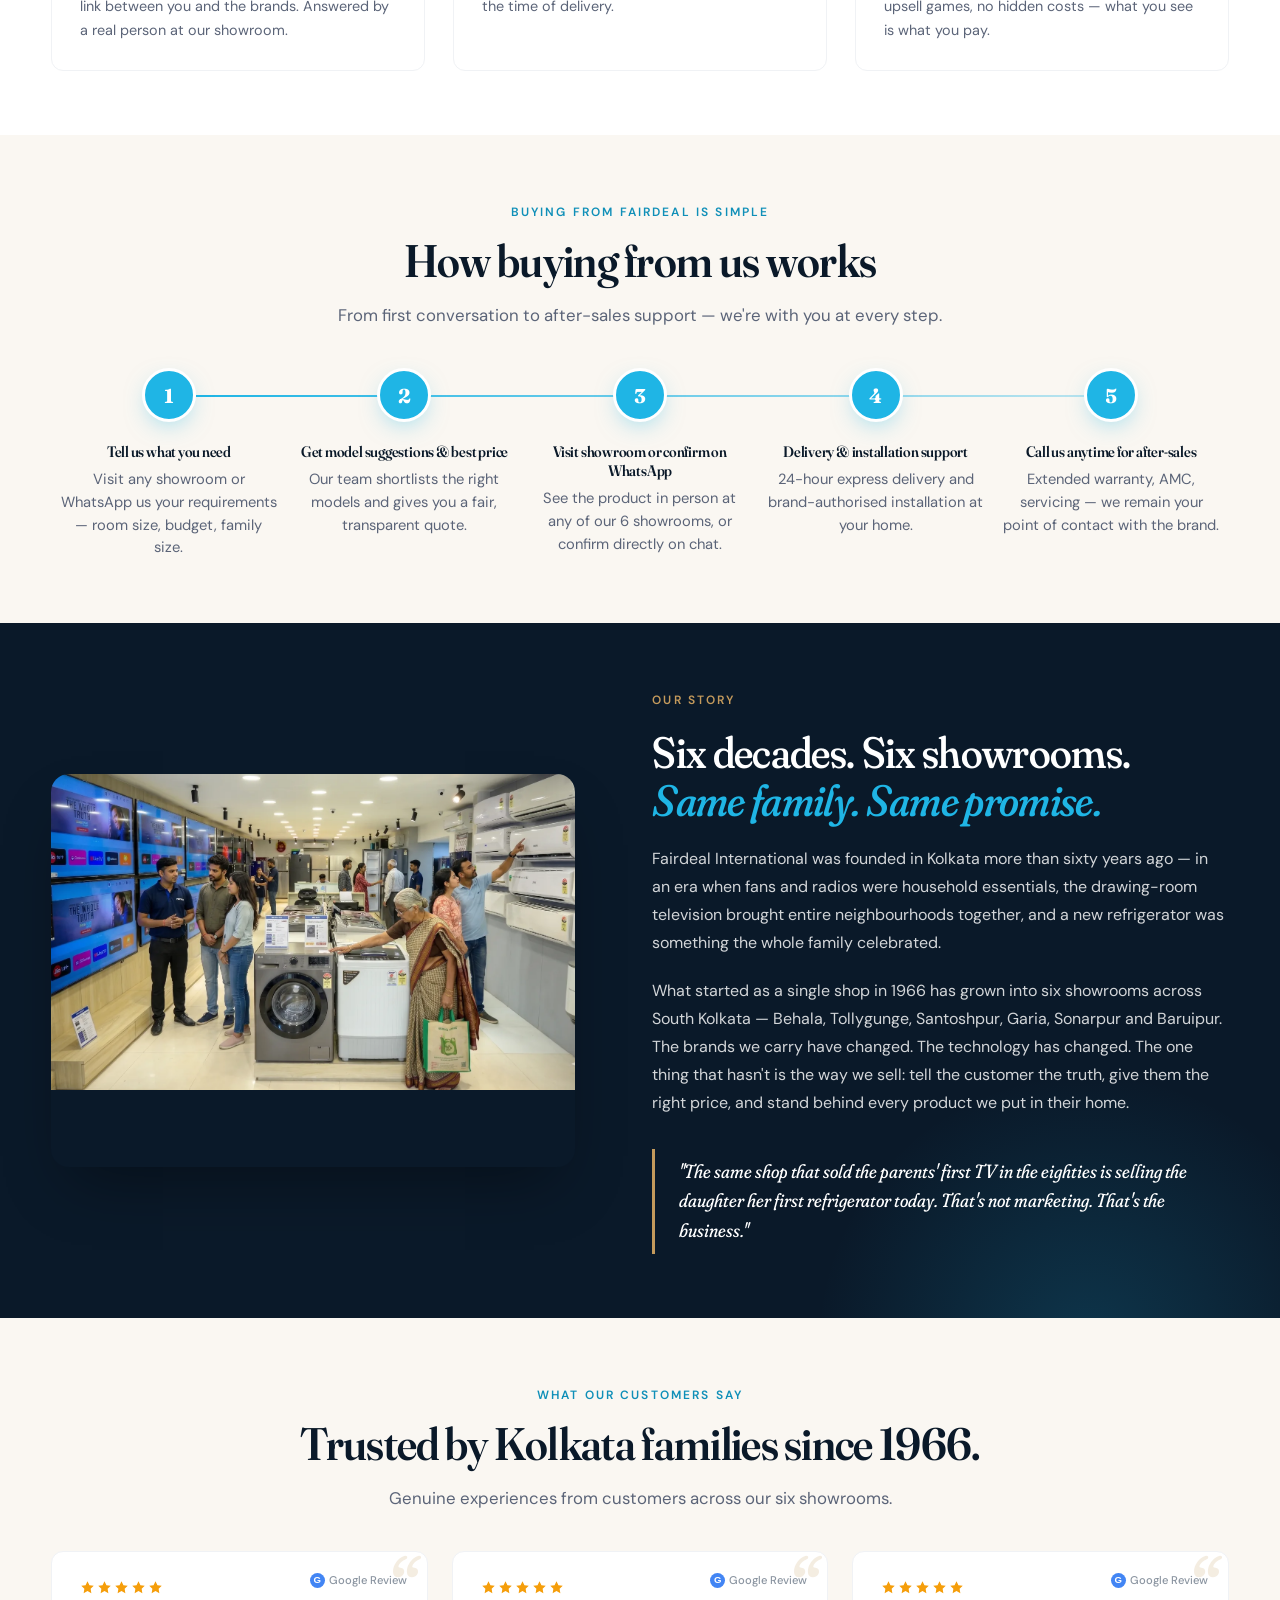
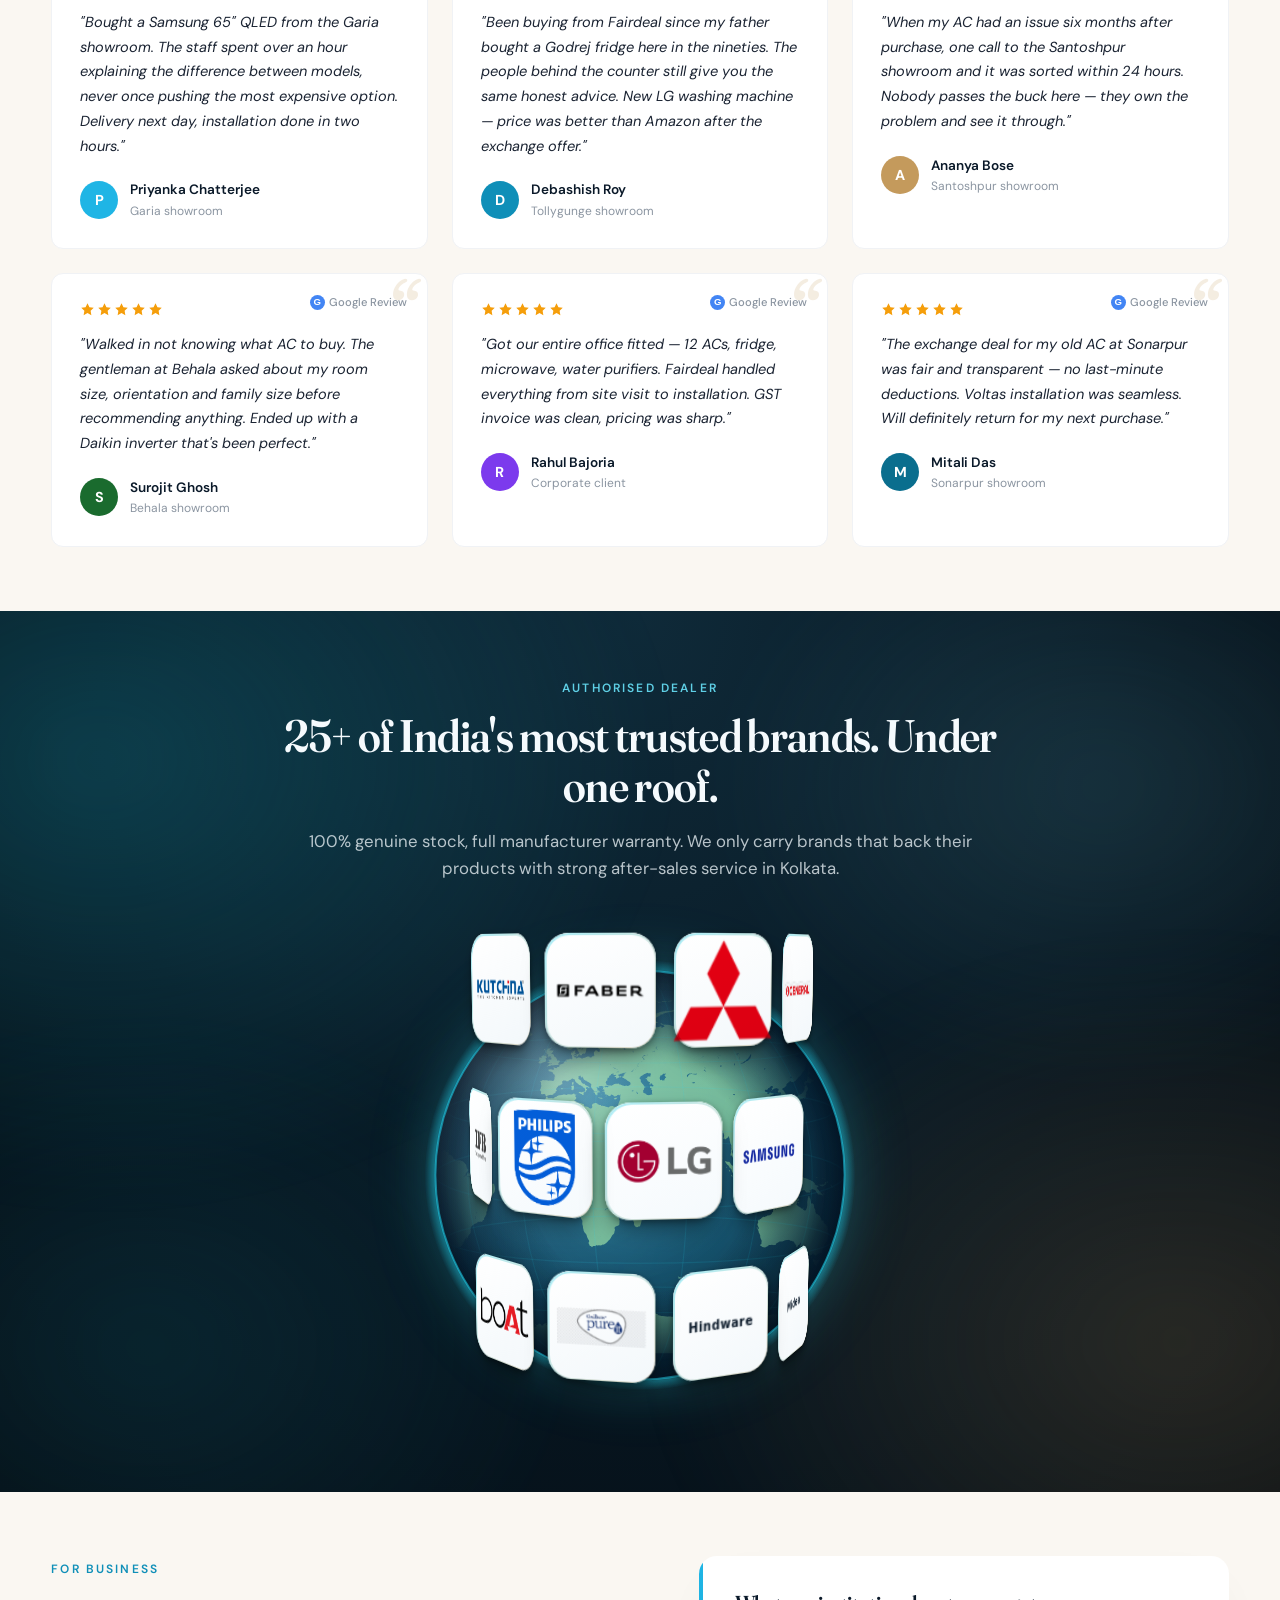
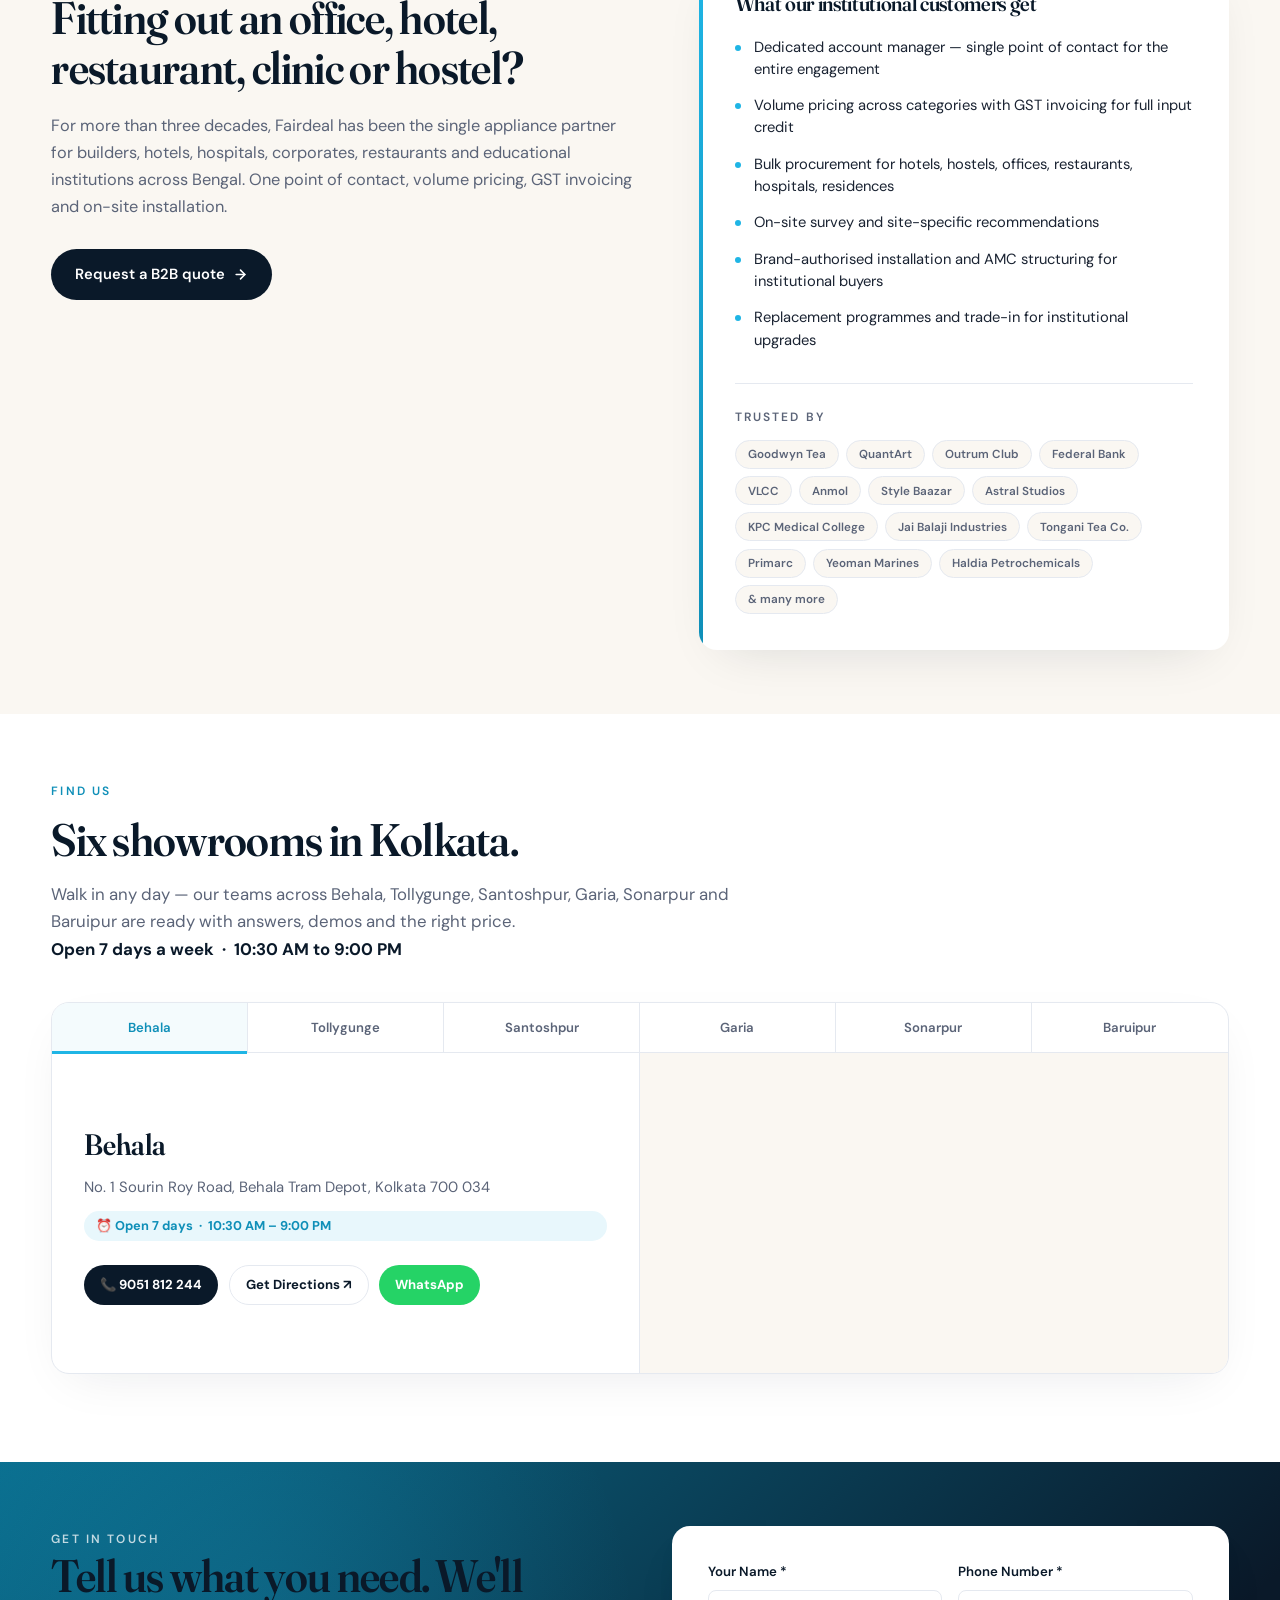
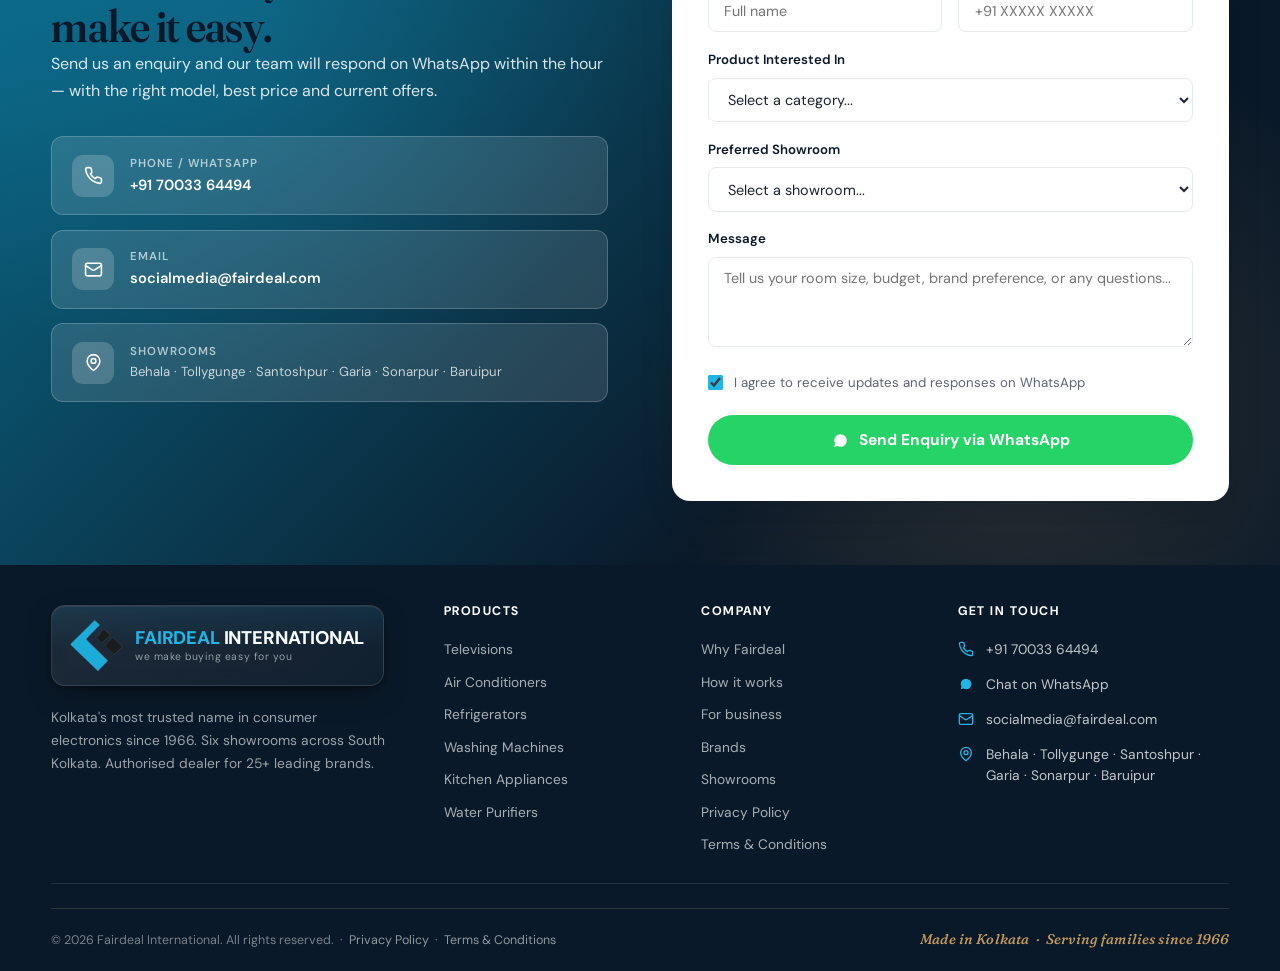
==== commit 9b63731b: "chore: update brand globe JS and index page" ====
--- a/index.html
+++ b/index.html
@@ -64,7 +64,7 @@
 <link rel="stylesheet" href="assets/css/tokens.css?v=17"/>
 <link rel="stylesheet" href="assets/css/base.css?v=17"/>
 <link rel="stylesheet" href="assets/css/components.css?v=17"/>
-<link rel="stylesheet" href="assets/css/sections.css?v=17"/>
+<link rel="stylesheet" href="assets/css/sections.css?v=18"/>
 
 <!-- ============ Structured data ============ -->
 <!-- Parent Organization -->
@@ -955,6 +955,6 @@
 <script type="module" src="assets/js/motion.js" defer></script>
 <script type="module" src="assets/js/showroom-finder.js" defer></script>
 <script type="module" src="assets/js/enquiry.js" defer></script>
-<script type="module" src="assets/js/brand-globe.js?v=17" defer></script>
+<script type="module" src="assets/js/brand-globe.js?v=18" defer></script>
 </body>
 </html>
--- a/assets/css/sections.css
+++ b/assets/css/sections.css
@@ -596,9 +596,12 @@
 .brand-globe-scene {
   position: relative;
   width: 100%;
-  max-width: 1180px;
+  max-width: 760px;
   margin: clamp(0.5rem, 2vw, 1.5rem) auto 0;
-  aspect-ratio: 1.7 / 1;
+  /* 1.5 aspect on desktop → scene height drives `min(width,height)`, so chip
+     and earth sizing stays predictable. JS sets --scene-size from this. */
+  aspect-ratio: 1.5 / 1;
+  --scene-size: 480px;
   touch-action: none;
   cursor: grab;
   user-select: none;
@@ -631,7 +634,9 @@
 .brand-globe-earth {
   position: absolute;
   left: 50%; top: 50%;
-  width: 48%;
+  /* Earth fills most of the scene so chips orbit just inside its perimeter.
+     Clamped so it never gets too tiny or too huge. */
+  width: clamp(170px, calc(var(--scene-size) * 0.85), 540px);
   aspect-ratio: 1 / 1;
   height: auto;
   transform: translate(-50%, -50%);
@@ -640,12 +645,12 @@
   filter: drop-shadow(0 0 30px rgba(34, 211, 238, 0.28));
 }
 
-/* The rotator — preserve-3d so children compose with the spin.
-   Shifted up so the chips don't sit visually low in the scene; the Earth SVG
-   centers itself on the scene, so its position is unaffected. */
+/* The rotator — preserve-3d so children compose with the spin. Shifted up so
+   chips orbit slightly above the Earth's centre; the Earth SVG centers on the
+   scene itself, so its position stays untouched. */
 .brand-globe-rotator {
   position: absolute;
-  inset: -8% 0 8% 0;
+  inset: -7% 0 7% 0;
   transform-style: preserve-3d;
   transform-origin: 50% 50%;
   will-change: transform;
@@ -655,13 +660,21 @@
 /* Frosted-glass rounded-square chip — JS drives the 3D transform; CSS handles
    look, hover/zoom states. Do NOT add transform/transition-on-transform here. */
 .brand-globe-item {
+  /* Every chip dimension flows from --chip-size, which itself scales with the
+     scene. .is-major overrides --chip-size so size/margin/padding/radius all
+     adjust together — no per-property duplication. */
+  /* 0.20 ≈ matches the 0.219·size chord between adjacent chips on a ring, so
+     neighbours nearly touch instead of leaving big empty arc space. */
+  --chip-size: clamp(44px, calc(var(--scene-size) * 0.20), 120px);
   position: absolute;
   left: 50%; top: 50%;
-  width: 112px; height: 112px;
-  margin-left: -56px; margin-top: -56px;
+  width: var(--chip-size);
+  height: var(--chip-size);
+  margin-left: calc(var(--chip-size) * -0.5);
+  margin-top: calc(var(--chip-size) * -0.5);
   display: flex; align-items: center; justify-content: center;
-  padding: 10px;
-  border-radius: 26px;
+  padding: calc(var(--chip-size) * 0.09);
+  border-radius: calc(var(--chip-size) * 0.22);
   /* Fully opaque so the Earth's graticule never bleeds through the chip.
      The "frosted" feel comes from the gradient + shadow, not transparency. */
   background: linear-gradient(160deg, #ffffff 0%, #f3f8fb 100%);
@@ -681,10 +694,8 @@
 
 /* MAJOR — flagship brands in the middle ring, larger and brighter */
 .brand-globe-item.is-major {
-  width: 158px; height: 158px;
-  margin-left: -79px; margin-top: -79px;
-  padding: 14px;
-  border-radius: 30px;
+  /* Override the chip-size token; width/margin/padding/radius pick it up. */
+  --chip-size: clamp(48px, calc(var(--scene-size) * 0.21), 130px);
   background: linear-gradient(160deg, #ffffff 0%, #f5fafd 100%);
 }
 
@@ -752,34 +763,9 @@
 }
 
 @media (max-width: 720px) {
-  .brand-globe-scene { max-width: 92vw; aspect-ratio: 1.25 / 1; }
-  .brand-globe-earth { width: 64%; }
-  .brand-globe-item {
-    width: 76px; height: 76px;
-    margin-left: -38px; margin-top: -38px;
-    padding: 10px;
-    border-radius: 18px;
-  }
-  .brand-globe-item.is-major {
-    width: 110px; height: 110px;
-    margin-left: -55px; margin-top: -55px;
-    padding: 14px;
-    border-radius: 22px;
-  }
-}
-@media (max-width: 480px) {
-  .brand-globe-item {
-    width: 62px; height: 62px;
-    margin-left: -31px; margin-top: -31px;
-    padding: 8px;
-    border-radius: 14px;
-  }
-  .brand-globe-item.is-major {
-    width: 90px; height: 90px;
-    margin-left: -45px; margin-top: -45px;
-    padding: 12px;
-    border-radius: 18px;
-  }
+  /* Chip/earth dimensions auto-scale via --scene-size; only constrain the
+     scene's footprint here so it doesn't run edge-to-edge on small phones. */
+  .brand-globe-scene { max-width: 92vw; aspect-ratio: 1.2 / 1; }
 }
 
 @media (prefers-reduced-motion: reduce) {
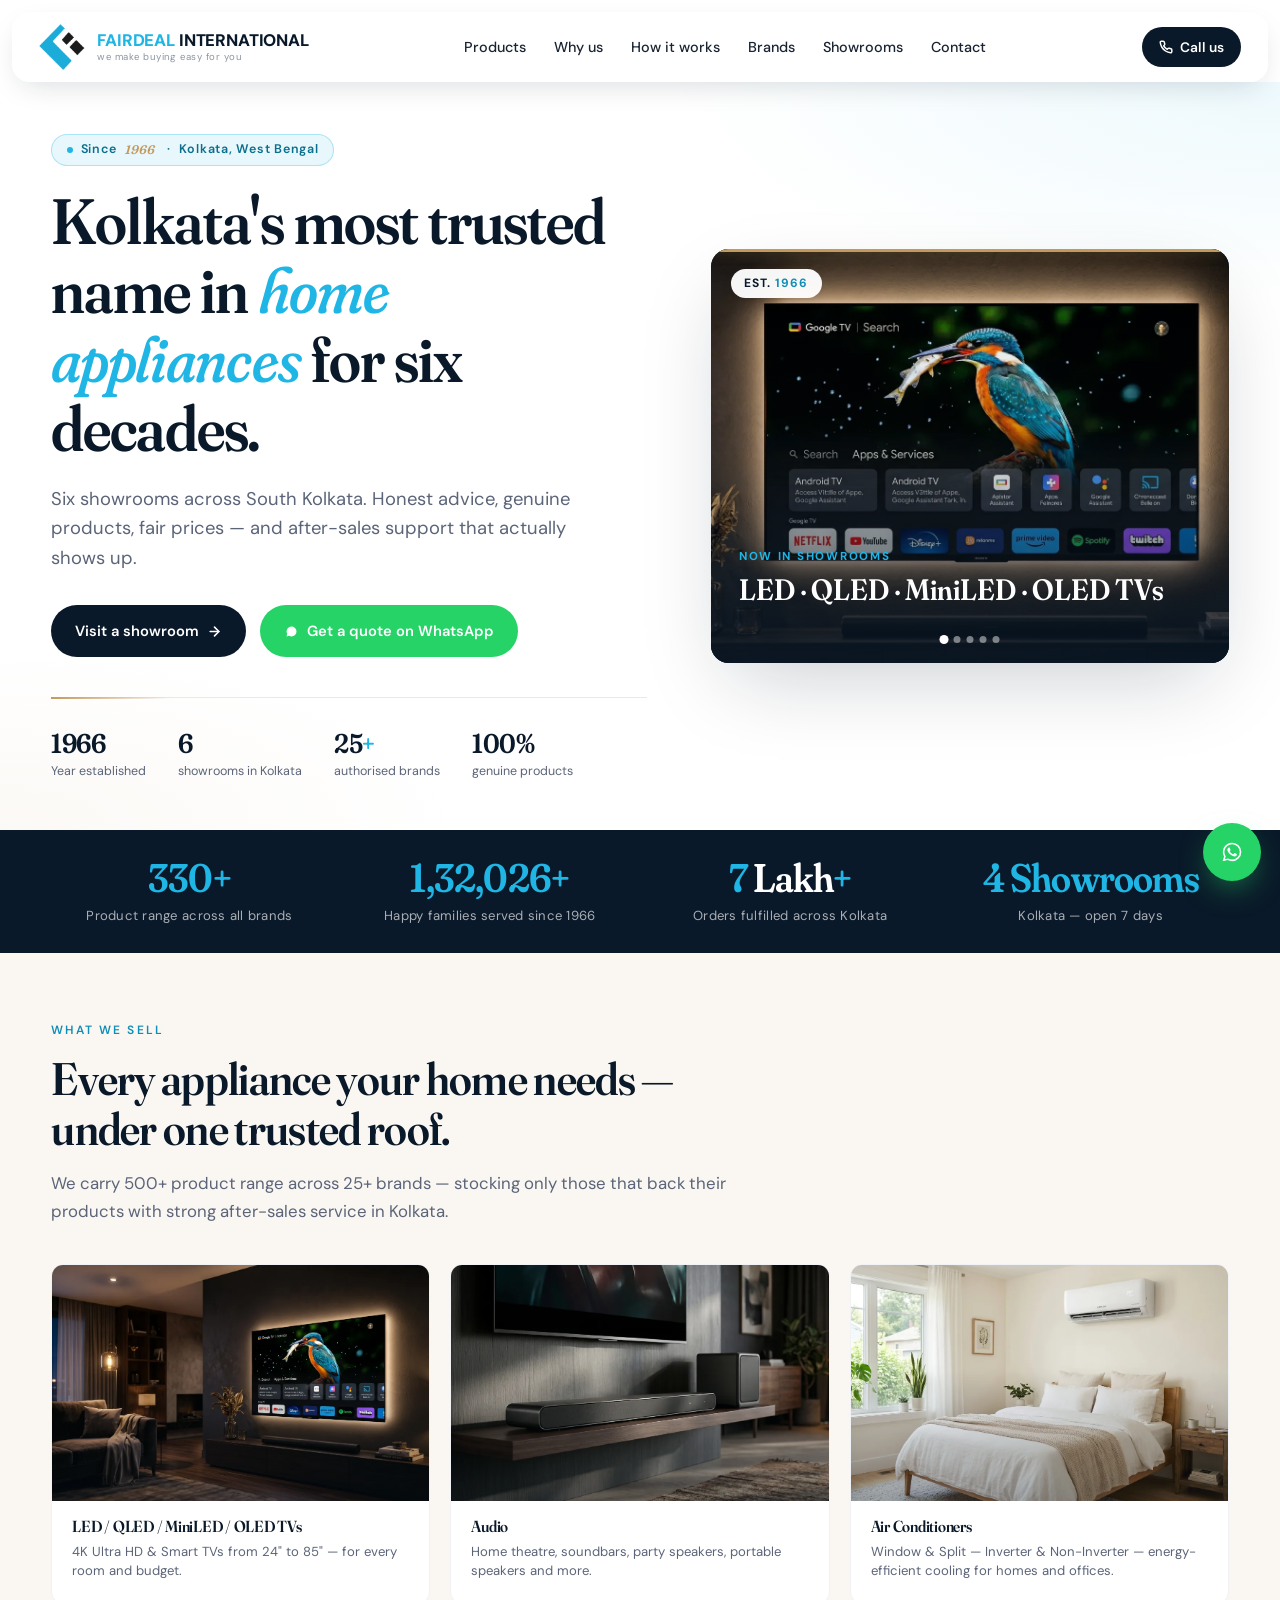
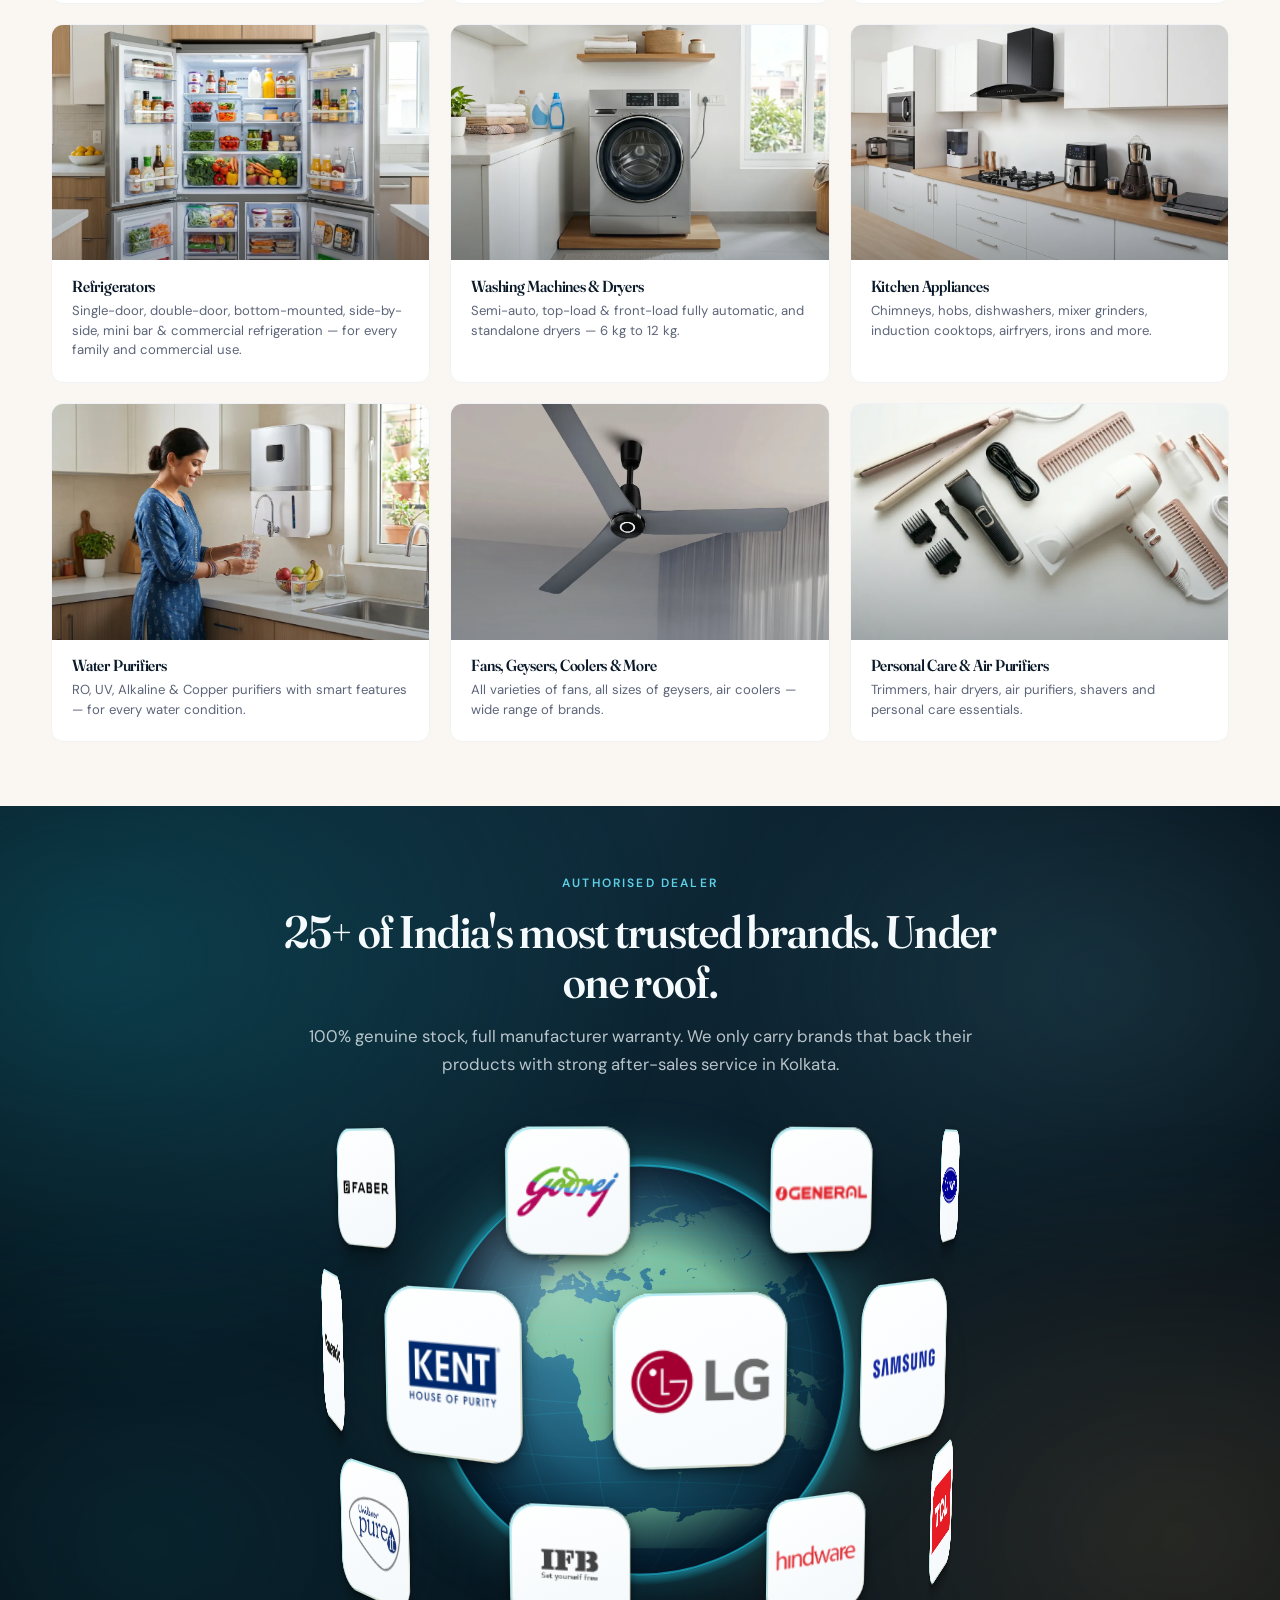
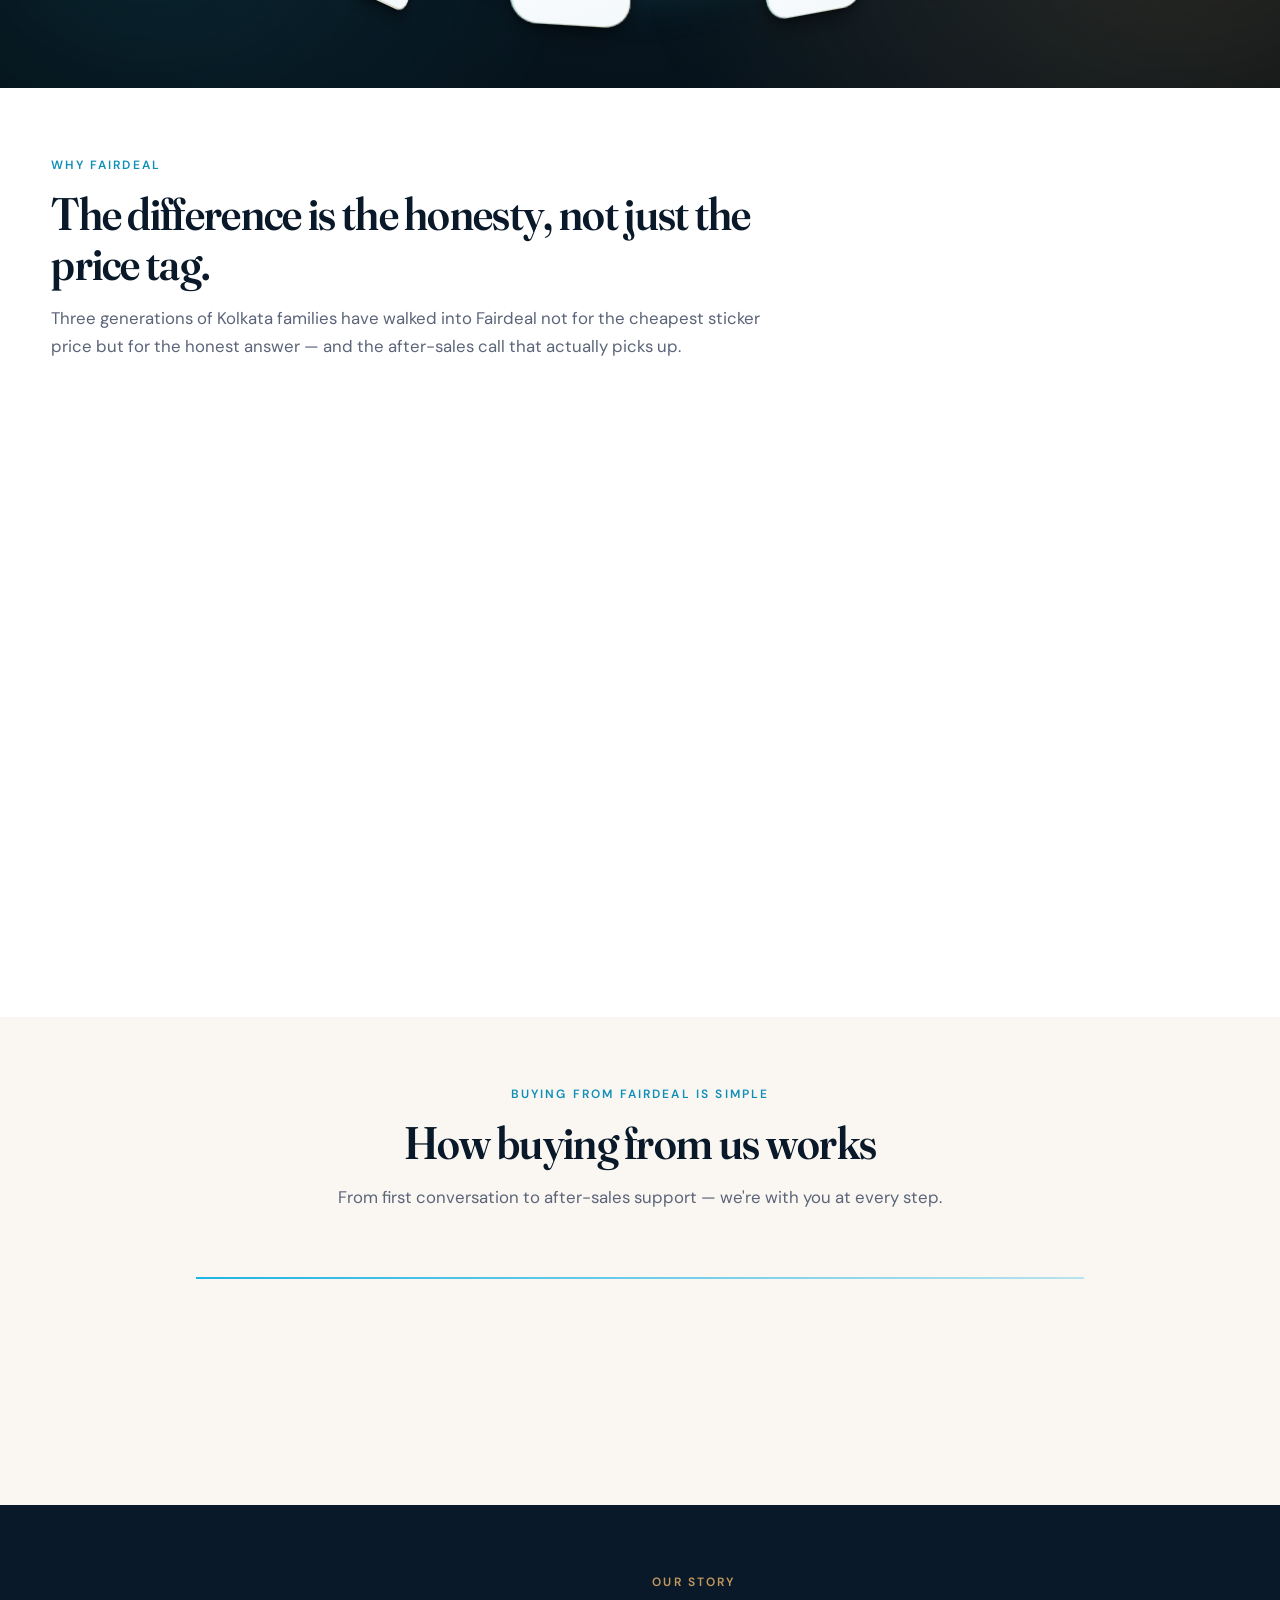
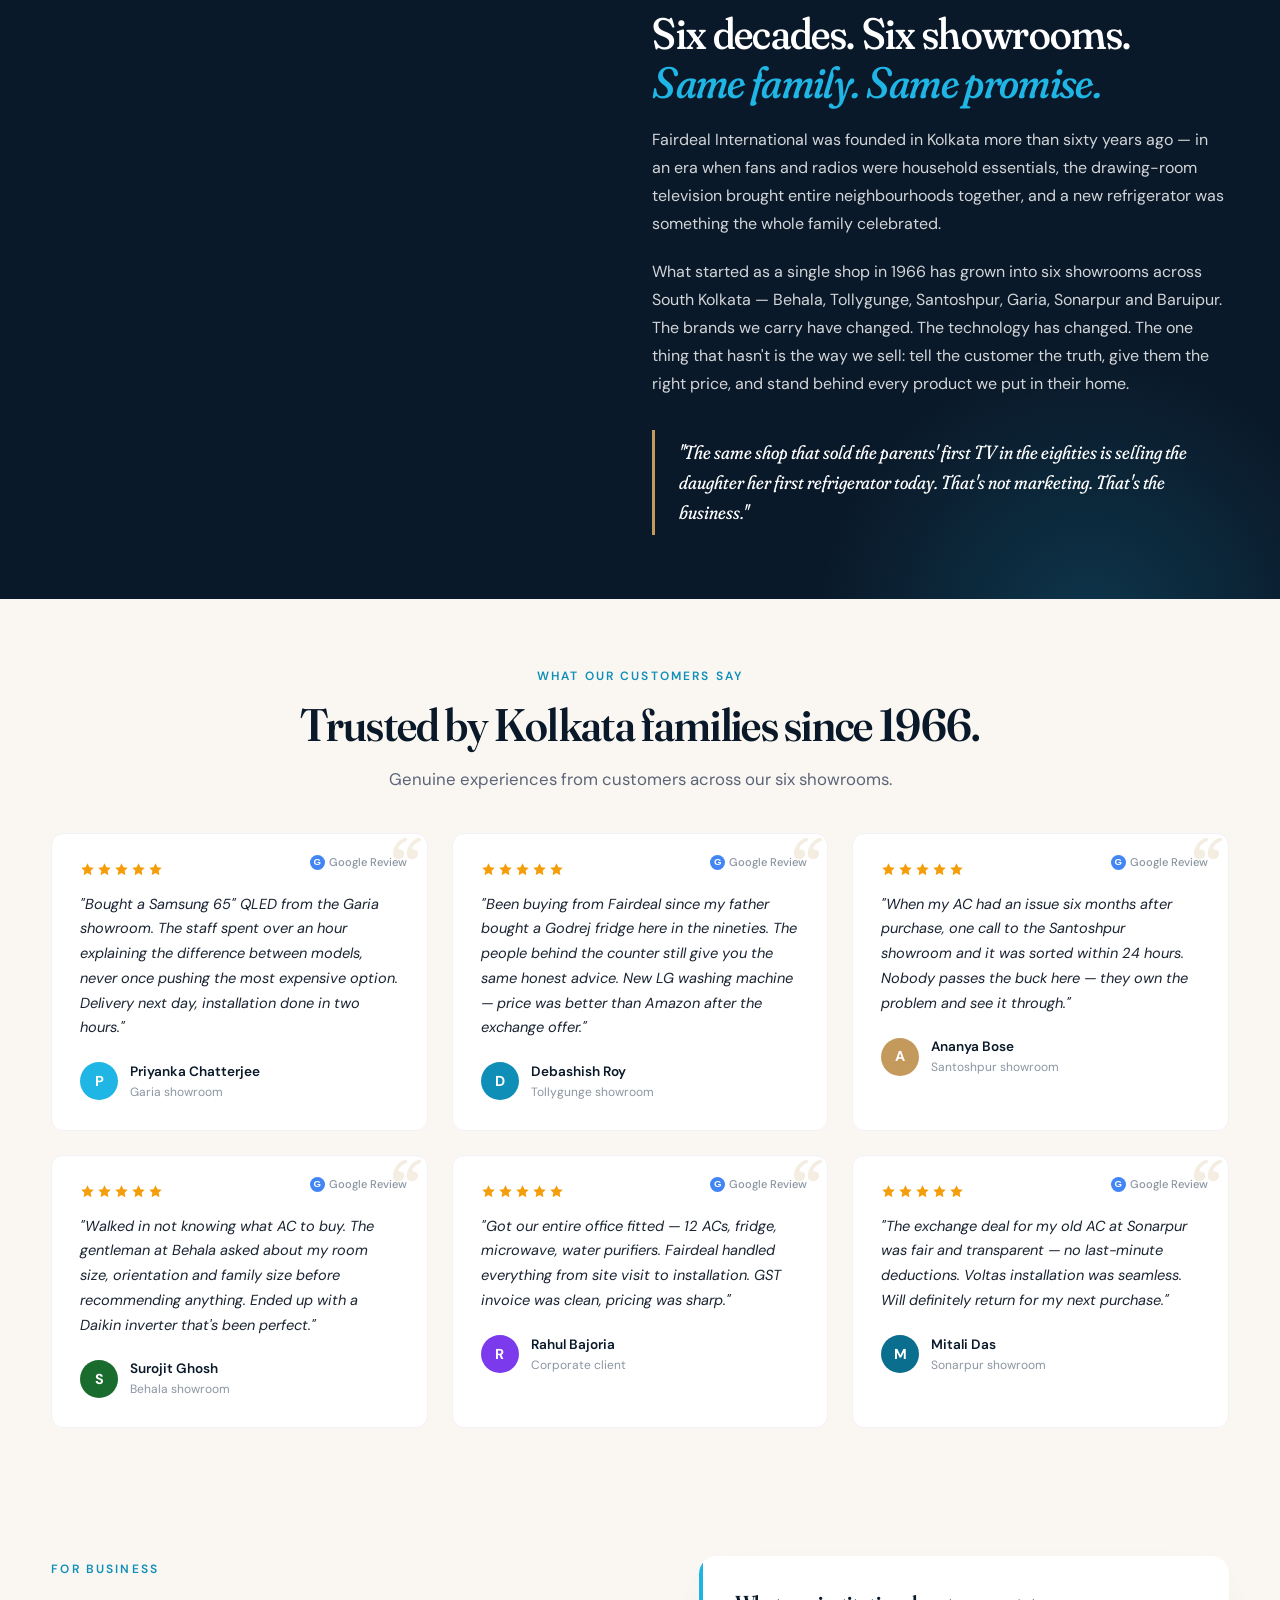
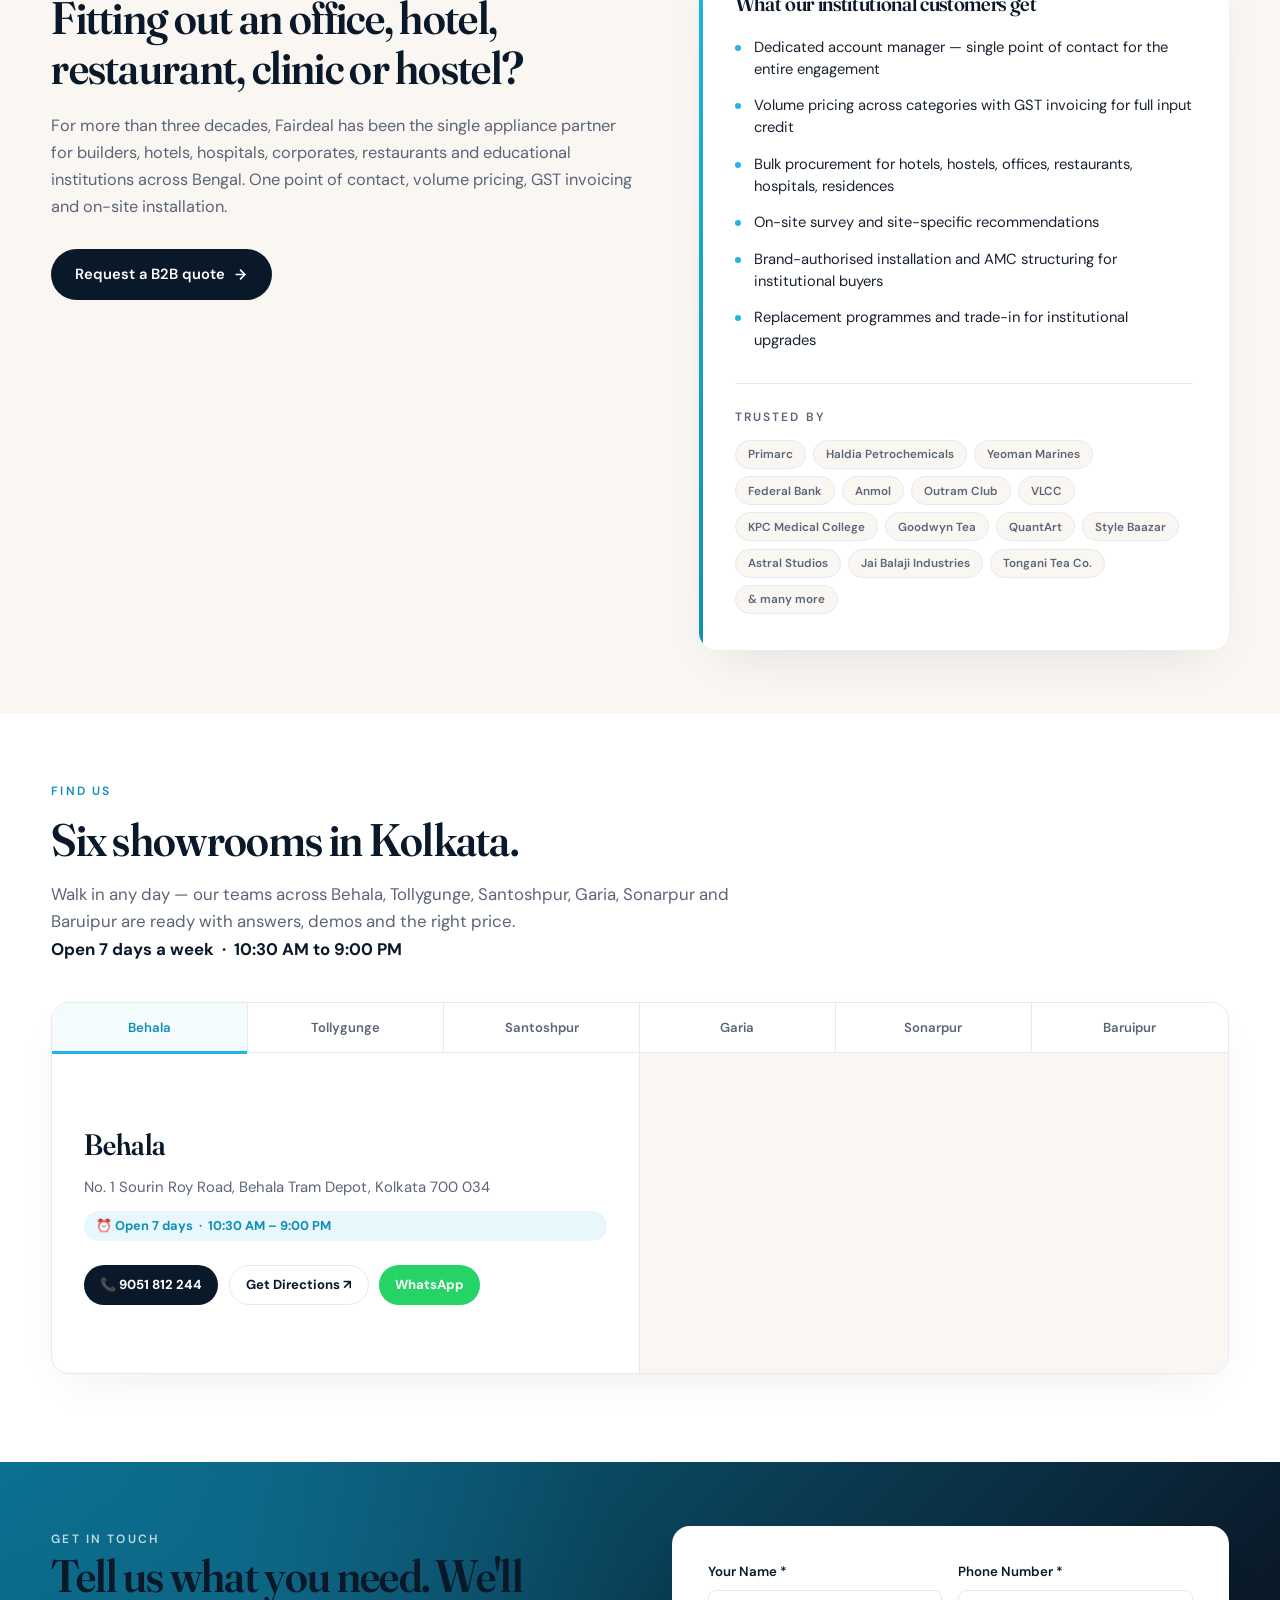
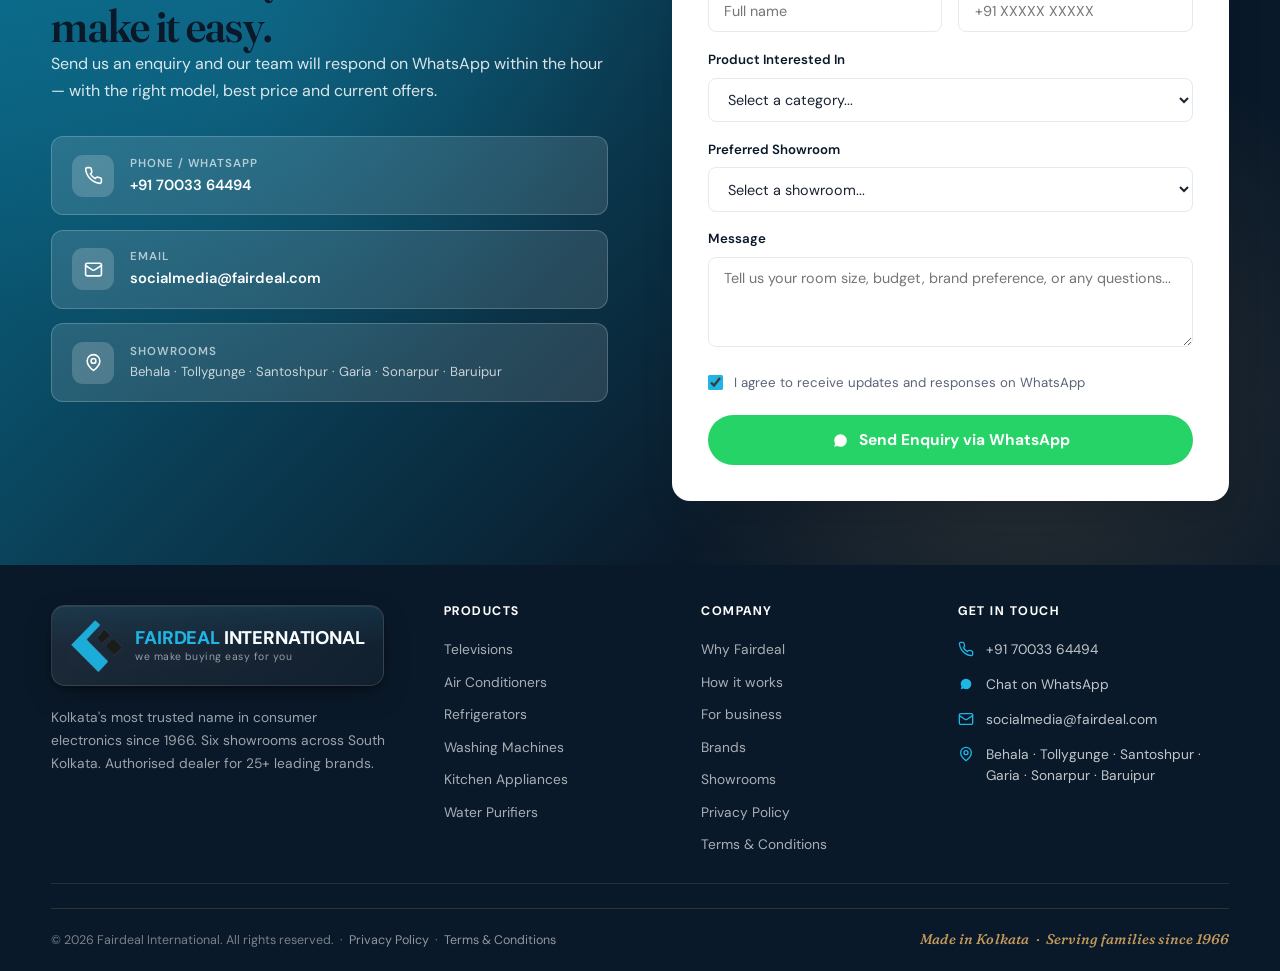
==== commit 2ff5f2e7: "chore: add new brand variants and refine brand globe styling" ====
--- a/index.html
+++ b/index.html
@@ -64,7 +64,7 @@
 <link rel="stylesheet" href="assets/css/tokens.css?v=17"/>
 <link rel="stylesheet" href="assets/css/base.css?v=17"/>
 <link rel="stylesheet" href="assets/css/components.css?v=17"/>
-<link rel="stylesheet" href="assets/css/sections.css?v=18"/>
+<link rel="stylesheet" href="assets/css/sections.css?v=29"/>
 
 <!-- ============ Structured data ============ -->
 <!-- Parent Organization -->
@@ -526,149 +526,6 @@
   </div>
 </section>
 
-<!-- ========== WHY US ========== -->
-<section class="section" id="why">
-  <div class="container">
-    <div class="section-head">
-      <span class="kicker">Why Fairdeal</span>
-      <h2>The difference is the honesty, not just the price tag.</h2>
-      <p>Three generations of Kolkata families have walked into Fairdeal not for the cheapest sticker price but for the honest answer — and the after-sales call that actually picks up.</p>
-    </div>
-    <div class="why-grid" data-reveal-stagger="90">
-      <div class="why-card reveal">
-        <div class="why-icon is-award"><svg viewBox="0 0 24 24" fill="none" stroke="currentColor" stroke-width="1.6" stroke-linecap="round" stroke-linejoin="round"><path d="M17 9Q18 6.5 15.5 5.5Q14.5 3 12 4Q9.5 3 8.5 5.5Q6 6.5 7 9Q6 11.5 8.5 12.5Q9.5 15 12 14Q14.5 15 15.5 12.5Q18 11.5 17 9Z"/><path d="M12 5.8 12.82 7.87 15.04 8.01 13.33 9.43 13.88 11.59 12 10.4 10.12 11.59 10.67 9.43 8.96 8.01 11.18 7.87Z"/><path d="M15 13.5l1.8 8L12 18.8l-4.8 2.7L9 13.5"/></svg></div>
-        <h3>We only stock brands that can serve you after the sale</h3>
-        <p>If a brand can't promise strong after-sales infrastructure in Kolkata, we don't carry it — no matter how attractive the margin. Every brand on our floor has passed that bar.</p>
-      </div>
-      <div class="why-card reveal">
-        <div class="why-icon"><svg viewBox="0 0 24 24" fill="none" stroke="currentColor" stroke-width="1.8" stroke-linecap="round" stroke-linejoin="round"><path d="M9 11l3 3L22 4"/><path d="M21 12v7a2 2 0 0 1-2 2H5a2 2 0 0 1-2-2V5a2 2 0 0 1 2-2h11"/></svg></div>
-        <h3>Expert, unbiased advice</h3>
-        <p>Tell us your room size, family size, needs and budget — we'll guide you to the model that truly fits your home. Nobody here earns a commission for pushing a particular brand.</p>
-      </div>
-      <div class="why-card reveal">
-        <div class="why-icon"><svg viewBox="0 0 24 24" fill="none" stroke="currentColor" stroke-width="1.8" stroke-linecap="round" stroke-linejoin="round"><circle cx="12" cy="12" r="10"/><polyline points="12 6 12 12 16 14"/></svg></div>
-        <h3>Express delivery &amp; brand-authorised installation</h3>
-        <p>Get 24-hour express delivery* and brand-authorised installation across South Kolkata. Same-day available for most products when ordered before noon.</p>
-      </div>
-      <div class="why-card reveal">
-        <div class="why-icon"><svg viewBox="0 0 24 24" fill="none" stroke="currentColor" stroke-width="1.8" stroke-linecap="round" stroke-linejoin="round"><path d="M22 16.92v3a2 2 0 0 1-2.18 2 19.79 19.79 0 0 1-8.63-3.07 19.5 19.5 0 0 1-6-6 19.79 19.79 0 0 1-3.07-8.67A2 2 0 0 1 4.11 2h3a2 2 0 0 1 2 1.72c.127.96.361 1.903.7 2.81a2 2 0 0 1-.45 2.11L8.09 9.91a16 16 0 0 0 6 6l1.27-1.27a2 2 0 0 1 2.11-.45c.907.339 1.85.573 2.81.7A2 2 0 0 1 22 16.92z"/></svg></div>
-        <h3>After-sales that actually answers</h3>
-        <p>Get extended warranty options and reliable after-sales support — we act as your trusted link between you and the brands. Answered by a real person at our showroom.</p>
-      </div>
-      <div class="why-card reveal">
-        <div class="why-icon"><svg viewBox="0 0 24 24" fill="none" stroke="currentColor" stroke-width="1.8" stroke-linecap="round" stroke-linejoin="round"><path d="M3 12a9 9 0 0 1 9-9 9.75 9.75 0 0 1 6.74 2.74L21 8"/><path d="M21 2v6h-6"/><path d="M21 12a9 9 0 0 1-9 9 9.75 9.75 0 0 1-6.74-2.74L3 16"/><path d="M3 22v-6h6"/></svg></div>
-        <h3>Exchange your old appliances with ease</h3>
-        <p>Bring in your old TV, AC, or fridge and get a fair, transparent exchange value — with pickup at the time of delivery.</p>
-      </div>
-      <div class="why-card reveal">
-        <div class="why-icon" style="font-size:1.6rem;font-weight:800;">&#8377;</div>
-        <h3>Best price, always transparent</h3>
-        <p>Competitive pricing across all brands, easy EMI, bank cashback offers and exchange deals. No upsell games, no hidden costs — what you see is what you pay.</p>
-      </div>
-    </div>
-  </div>
-</section>
-
-<!-- ========== HOW IT WORKS ========== -->
-<section class="section how-it-works" id="how">
-  <div class="container">
-    <div class="section-head section-head-center">
-      <span class="kicker">Buying from Fairdeal is simple</span>
-      <h2>How buying from us works</h2>
-      <p>From first conversation to after-sales support — we're with you at every step.</p>
-    </div>
-    <div class="steps-grid" data-reveal-stagger="80">
-      <div class="step reveal"><div class="step-num">1</div><div class="step-text"><h4>Tell us what you need</h4><p>Visit any showroom or WhatsApp us your requirements — room size, budget, family size.</p></div></div>
-      <div class="step reveal"><div class="step-num">2</div><div class="step-text"><h4>Get model suggestions &amp; best price</h4><p>Our team shortlists the right models and gives you a fair, transparent quote.</p></div></div>
-      <div class="step reveal"><div class="step-num">3</div><div class="step-text"><h4>Visit showroom or confirm on WhatsApp</h4><p>See the product in person at any of our 6 showrooms, or confirm directly on chat.</p></div></div>
-      <div class="step reveal"><div class="step-num">4</div><div class="step-text"><h4>Delivery &amp; installation support</h4><p>24-hour express delivery and brand-authorised installation at your home.</p></div></div>
-      <div class="step reveal"><div class="step-num">5</div><div class="step-text"><h4>Call us anytime for after-sales</h4><p>Extended warranty, AMC, servicing — we remain your point of contact with the brand.</p></div></div>
-    </div>
-  </div>
-</section>
-
-<!-- ========== STORY ========== -->
-<section class="story section">
-  <div class="container story-grid">
-    <div class="story-img-wrap reveal">
-      <!--
-        PLACEHOLDER — Story section photo
-        CURRENT: Generic man portrait (placeholder only)
-        IDEAL: An actual Fairdeal showroom interior — warm lighting, product displays visible, staff candid.
-        ALTERNATIVES THAT WORK WELL:
-        (A) Customer-staff consultation at showroom counter
-        (B) Family looking at TVs together in showroom
-        (C) Exterior of one of the showrooms with signage visible
-        DO NOT USE: Red-toned stock photos, generic store interiors, Coca-Cola-style imagery
-      -->
-      <img src="assets/img/lifestyle/story-showroom.webp" alt="Fairdeal International team consultation" loading="lazy" data-parallax="0.85"/>
-    </div>
-    <div class="story-body">
-      <span class="kicker" style="color:var(--gold);">Our story</span>
-      <h2 style="margin-top:1rem;">Six decades. Six showrooms. <em>Same family. Same promise.</em></h2>
-      <p>Fairdeal International was founded in Kolkata more than sixty years ago — in an era when fans and radios were household essentials, the drawing-room television brought entire neighbourhoods together, and a new refrigerator was something the whole family celebrated.</p>
-      <p>What started as a single shop in 1966 has grown into six showrooms across South Kolkata — Behala, Tollygunge, Santoshpur, Garia, Sonarpur and Baruipur. The brands we carry have changed. The technology has changed. The one thing that hasn't is the way we sell: tell the customer the truth, give them the right price, and stand behind every product we put in their home.</p>
-      <div class="story-quote">"The same shop that sold the parents' first TV in the eighties is selling the daughter her first refrigerator today. That's not marketing. That's the business."</div>
-    </div>
-  </div>
-</section>
-
-<!-- ========== TESTIMONIALS ========== -->
-<section class="section testimonials" id="testimonials">
-  <div class="container">
-    <div class="section-head section-head-center">
-      <span class="kicker">What our customers say</span>
-      <h2>Trusted by Kolkata families since 1966.</h2>
-      <p>Genuine experiences from customers across our six showrooms.</p>
-    </div>
-    <div class="testimonials-grid" data-reveal-stagger="70">
-
-      <div class="testimonial-card reveal">
-        <div class="testi-google"><span class="google-g">G</span> Google Review</div>
-        <div class="testi-stars"><svg viewBox="0 0 24 24"><path d="M12 2l3.09 6.26L22 9.27l-5 4.87 1.18 6.88L12 17.77l-6.18 3.25L7 14.14 2 9.27l6.91-1.01L12 2z"/></svg><svg viewBox="0 0 24 24"><path d="M12 2l3.09 6.26L22 9.27l-5 4.87 1.18 6.88L12 17.77l-6.18 3.25L7 14.14 2 9.27l6.91-1.01L12 2z"/></svg><svg viewBox="0 0 24 24"><path d="M12 2l3.09 6.26L22 9.27l-5 4.87 1.18 6.88L12 17.77l-6.18 3.25L7 14.14 2 9.27l6.91-1.01L12 2z"/></svg><svg viewBox="0 0 24 24"><path d="M12 2l3.09 6.26L22 9.27l-5 4.87 1.18 6.88L12 17.77l-6.18 3.25L7 14.14 2 9.27l6.91-1.01L12 2z"/></svg><svg viewBox="0 0 24 24"><path d="M12 2l3.09 6.26L22 9.27l-5 4.87 1.18 6.88L12 17.77l-6.18 3.25L7 14.14 2 9.27l6.91-1.01L12 2z"/></svg></div>
-        <p class="testi-text">"Bought a Samsung 65" QLED from the Garia showroom. The staff spent over an hour explaining the difference between models, never once pushing the most expensive option. Delivery next day, installation done in two hours."</p>
-        <div class="testi-author"><div class="testi-avatar">P</div><div><div class="testi-name">Priyanka Chatterjee</div><div class="testi-loc">Garia showroom</div></div></div>
-      </div>
-
-      <div class="testimonial-card reveal">
-        <div class="testi-google"><span class="google-g">G</span> Google Review</div>
-        <div class="testi-stars"><svg viewBox="0 0 24 24"><path d="M12 2l3.09 6.26L22 9.27l-5 4.87 1.18 6.88L12 17.77l-6.18 3.25L7 14.14 2 9.27l6.91-1.01L12 2z"/></svg><svg viewBox="0 0 24 24"><path d="M12 2l3.09 6.26L22 9.27l-5 4.87 1.18 6.88L12 17.77l-6.18 3.25L7 14.14 2 9.27l6.91-1.01L12 2z"/></svg><svg viewBox="0 0 24 24"><path d="M12 2l3.09 6.26L22 9.27l-5 4.87 1.18 6.88L12 17.77l-6.18 3.25L7 14.14 2 9.27l6.91-1.01L12 2z"/></svg><svg viewBox="0 0 24 24"><path d="M12 2l3.09 6.26L22 9.27l-5 4.87 1.18 6.88L12 17.77l-6.18 3.25L7 14.14 2 9.27l6.91-1.01L12 2z"/></svg><svg viewBox="0 0 24 24"><path d="M12 2l3.09 6.26L22 9.27l-5 4.87 1.18 6.88L12 17.77l-6.18 3.25L7 14.14 2 9.27l6.91-1.01L12 2z"/></svg></div>
-        <p class="testi-text">"Been buying from Fairdeal since my father bought a Godrej fridge here in the nineties. The people behind the counter still give you the same honest advice. New LG washing machine — price was better than Amazon after the exchange offer."</p>
-        <div class="testi-author"><div class="testi-avatar" style="background:#0F8FB8;">D</div><div><div class="testi-name">Debashish Roy</div><div class="testi-loc">Tollygunge showroom</div></div></div>
-      </div>
-
-      <div class="testimonial-card reveal">
-        <div class="testi-google"><span class="google-g">G</span> Google Review</div>
-        <div class="testi-stars"><svg viewBox="0 0 24 24"><path d="M12 2l3.09 6.26L22 9.27l-5 4.87 1.18 6.88L12 17.77l-6.18 3.25L7 14.14 2 9.27l6.91-1.01L12 2z"/></svg><svg viewBox="0 0 24 24"><path d="M12 2l3.09 6.26L22 9.27l-5 4.87 1.18 6.88L12 17.77l-6.18 3.25L7 14.14 2 9.27l6.91-1.01L12 2z"/></svg><svg viewBox="0 0 24 24"><path d="M12 2l3.09 6.26L22 9.27l-5 4.87 1.18 6.88L12 17.77l-6.18 3.25L7 14.14 2 9.27l6.91-1.01L12 2z"/></svg><svg viewBox="0 0 24 24"><path d="M12 2l3.09 6.26L22 9.27l-5 4.87 1.18 6.88L12 17.77l-6.18 3.25L7 14.14 2 9.27l6.91-1.01L12 2z"/></svg><svg viewBox="0 0 24 24"><path d="M12 2l3.09 6.26L22 9.27l-5 4.87 1.18 6.88L12 17.77l-6.18 3.25L7 14.14 2 9.27l6.91-1.01L12 2z"/></svg></div>
-        <p class="testi-text">"When my AC had an issue six months after purchase, one call to the Santoshpur showroom and it was sorted within 24 hours. Nobody passes the buck here — they own the problem and see it through."</p>
-        <div class="testi-author"><div class="testi-avatar" style="background:#C49A5C;">A</div><div><div class="testi-name">Ananya Bose</div><div class="testi-loc">Santoshpur showroom</div></div></div>
-      </div>
-
-      <div class="testimonial-card reveal">
-        <div class="testi-google"><span class="google-g">G</span> Google Review</div>
-        <div class="testi-stars"><svg viewBox="0 0 24 24"><path d="M12 2l3.09 6.26L22 9.27l-5 4.87 1.18 6.88L12 17.77l-6.18 3.25L7 14.14 2 9.27l6.91-1.01L12 2z"/></svg><svg viewBox="0 0 24 24"><path d="M12 2l3.09 6.26L22 9.27l-5 4.87 1.18 6.88L12 17.77l-6.18 3.25L7 14.14 2 9.27l6.91-1.01L12 2z"/></svg><svg viewBox="0 0 24 24"><path d="M12 2l3.09 6.26L22 9.27l-5 4.87 1.18 6.88L12 17.77l-6.18 3.25L7 14.14 2 9.27l6.91-1.01L12 2z"/></svg><svg viewBox="0 0 24 24"><path d="M12 2l3.09 6.26L22 9.27l-5 4.87 1.18 6.88L12 17.77l-6.18 3.25L7 14.14 2 9.27l6.91-1.01L12 2z"/></svg><svg viewBox="0 0 24 24"><path d="M12 2l3.09 6.26L22 9.27l-5 4.87 1.18 6.88L12 17.77l-6.18 3.25L7 14.14 2 9.27l6.91-1.01L12 2z"/></svg></div>
-        <p class="testi-text">"Walked in not knowing what AC to buy. The gentleman at Behala asked about my room size, orientation and family size before recommending anything. Ended up with a Daikin inverter that's been perfect."</p>
-        <div class="testi-author"><div class="testi-avatar" style="background:#1a6b2e;">S</div><div><div class="testi-name">Surojit Ghosh</div><div class="testi-loc">Behala showroom</div></div></div>
-      </div>
-
-      <div class="testimonial-card reveal">
-        <div class="testi-google"><span class="google-g">G</span> Google Review</div>
-        <div class="testi-stars"><svg viewBox="0 0 24 24"><path d="M12 2l3.09 6.26L22 9.27l-5 4.87 1.18 6.88L12 17.77l-6.18 3.25L7 14.14 2 9.27l6.91-1.01L12 2z"/></svg><svg viewBox="0 0 24 24"><path d="M12 2l3.09 6.26L22 9.27l-5 4.87 1.18 6.88L12 17.77l-6.18 3.25L7 14.14 2 9.27l6.91-1.01L12 2z"/></svg><svg viewBox="0 0 24 24"><path d="M12 2l3.09 6.26L22 9.27l-5 4.87 1.18 6.88L12 17.77l-6.18 3.25L7 14.14 2 9.27l6.91-1.01L12 2z"/></svg><svg viewBox="0 0 24 24"><path d="M12 2l3.09 6.26L22 9.27l-5 4.87 1.18 6.88L12 17.77l-6.18 3.25L7 14.14 2 9.27l6.91-1.01L12 2z"/></svg><svg viewBox="0 0 24 24"><path d="M12 2l3.09 6.26L22 9.27l-5 4.87 1.18 6.88L12 17.77l-6.18 3.25L7 14.14 2 9.27l6.91-1.01L12 2z"/></svg></div>
-        <p class="testi-text">"Got our entire office fitted — 12 ACs, fridge, microwave, water purifiers. Fairdeal handled everything from site visit to installation. GST invoice was clean, pricing was sharp."</p>
-        <div class="testi-author"><div class="testi-avatar" style="background:#7c3aed;">R</div><div><div class="testi-name">Rahul Bajoria</div><div class="testi-loc">Corporate client</div></div></div>
-      </div>
-
-      <div class="testimonial-card reveal">
-        <div class="testi-google"><span class="google-g">G</span> Google Review</div>
-        <div class="testi-stars"><svg viewBox="0 0 24 24"><path d="M12 2l3.09 6.26L22 9.27l-5 4.87 1.18 6.88L12 17.77l-6.18 3.25L7 14.14 2 9.27l6.91-1.01L12 2z"/></svg><svg viewBox="0 0 24 24"><path d="M12 2l3.09 6.26L22 9.27l-5 4.87 1.18 6.88L12 17.77l-6.18 3.25L7 14.14 2 9.27l6.91-1.01L12 2z"/></svg><svg viewBox="0 0 24 24"><path d="M12 2l3.09 6.26L22 9.27l-5 4.87 1.18 6.88L12 17.77l-6.18 3.25L7 14.14 2 9.27l6.91-1.01L12 2z"/></svg><svg viewBox="0 0 24 24"><path d="M12 2l3.09 6.26L22 9.27l-5 4.87 1.18 6.88L12 17.77l-6.18 3.25L7 14.14 2 9.27l6.91-1.01L12 2z"/></svg><svg viewBox="0 0 24 24"><path d="M12 2l3.09 6.26L22 9.27l-5 4.87 1.18 6.88L12 17.77l-6.18 3.25L7 14.14 2 9.27l6.91-1.01L12 2z"/></svg></div>
-        <p class="testi-text">"The exchange deal for my old AC at Sonarpur was fair and transparent — no last-minute deductions. Voltas installation was seamless. Will definitely return for my next purchase."</p>
-        <div class="testi-author"><div class="testi-avatar" style="background:#0A6E8E;">M</div><div><div class="testi-name">Mitali Das</div><div class="testi-loc">Sonarpur showroom</div></div></div>
-      </div>
-
-    </div>
-  </div>
-</section>
-
 <!-- ========== BRANDS ========== -->
 <section class="section brands" id="brands">
   <div class="container">
@@ -758,36 +615,179 @@
       <!-- MIDDLE RING (major brands, larger) -->
       <div class="brand-globe-item is-major" tabindex="0"><img src="assets/brands/lg.png" alt="LG"/></div>
       <div class="brand-globe-item is-major" tabindex="0"><img src="assets/brands/samsung.png" alt="Samsung"/></div>
+      <div class="brand-globe-item is-major" tabindex="0"><img src="assets/brands/sony.svg" alt="Sony"/></div>
+      <div class="brand-globe-item is-major" tabindex="0"><img src="assets/brands/bosch-stacked.png" alt="Bosch"/></div>
+      <div class="brand-globe-item is-major" tabindex="0"><img src="assets/brands/philips.png" alt="Philips"/></div>
       <div class="brand-globe-item is-major" tabindex="0"><img src="assets/brands/daikin.png" alt="Daikin"/></div>
-      <div class="brand-globe-item is-major" tabindex="0"><img src="assets/brands/voltas.png" alt="Voltas"/></div>
-      <div class="brand-globe-item is-major" tabindex="0"><img src="assets/brands/hitachi.png" alt="Hitachi"/></div>
-      <div class="brand-globe-item is-major" tabindex="0"><img src="assets/brands/godrej.png" alt="Godrej"/></div>
-      <div class="brand-globe-item is-major" tabindex="0"><img src="assets/brands/panasonic.webp" alt="Panasonic"/></div>
-      <div class="brand-globe-item is-major" tabindex="0"><img src="assets/brands/ifb.png" alt="IFB"/></div>
-      <div class="brand-globe-item is-major" tabindex="0"><img src="assets/brands/philips.png" alt="Philips"/></div>
+      <div class="brand-globe-item is-major" tabindex="0"><img src="assets/brands/hitachi-nobg.png?v=2" alt="Hitachi"/></div>
+      <div class="brand-globe-item is-major" tabindex="0"><img src="assets/brands/panasonic-nobg.png" alt="Panasonic"/></div>
+      <div class="brand-globe-item is-major" tabindex="0"><img src="assets/brands/kent.png" alt="Kent"/></div>
       <!-- TOP RING (secondary) -->
-      <div class="brand-globe-item" tabindex="0"><img src="assets/brands/mitsubishi-heavy.svg" alt="Mitsubishi Heavy"/></div>
-      <div class="brand-globe-item" tabindex="0"><img src="assets/brands/ogeneral.png" alt="O General"/></div>
+      <div class="brand-globe-item" tabindex="0"><img src="assets/brands/ogeneral-nobg.png" alt="O General"/></div>
       <div class="brand-globe-item" tabindex="0"><img src="assets/brands/carrier.png" alt="Carrier"/></div>
-      <div class="brand-globe-item" tabindex="0"><img src="assets/brands/haier.svg" alt="Haier"/></div>
-      <div class="brand-globe-item" tabindex="0"><img src="assets/brands/bajaj.png" alt="Bajaj"/></div>
-      <div class="brand-globe-item" tabindex="0"><img src="assets/brands/crompton.svg" alt="Crompton"/></div>
+      <div class="brand-globe-item" tabindex="0"><img src="assets/brands/voltas.png" alt="Voltas"/></div>
+      <div class="brand-globe-item" tabindex="0"><img src="assets/brands/bajaj-nobg.png" alt="Bajaj"/></div>
+      <div class="brand-globe-item" tabindex="0"><img src="assets/brands/crompton-nobg.png" alt="Crompton"/></div>
       <div class="brand-globe-item" tabindex="0"><img src="assets/brands/prestige.png" alt="Prestige"/></div>
       <div class="brand-globe-item" tabindex="0"><img src="assets/brands/kutchina.jpg" alt="Kutchina"/></div>
       <div class="brand-globe-item" tabindex="0"><img src="assets/brands/faber.png" alt="Faber"/></div>
+      <div class="brand-globe-item" tabindex="0"><img src="assets/brands/godrej.png" alt="Godrej"/></div>
       <!-- BOTTOM RING (secondary) -->
-      <div class="brand-globe-item" tabindex="0"><img src="assets/brands/hindware.svg" alt="Hindware"/></div>
-      <div class="brand-globe-item" tabindex="0"><img src="assets/brands/midea.svg" alt="Midea"/></div>
-      <div class="brand-globe-item" tabindex="0"><img src="assets/brands/tcl.svg" alt="TCL"/></div>
-      <div class="brand-globe-item" tabindex="0"><img src="assets/brands/kelvinator.png" alt="Kelvinator"/></div>
+      <div class="brand-globe-item" tabindex="0"><img src="assets/brands/hindware-nobg.png" alt="Hindware"/></div>
+      <div class="brand-globe-item is-prominent" tabindex="0"><img src="assets/brands/tcl.svg?v=2" alt="TCL"/></div>
+      <div class="brand-globe-item" tabindex="0"><img src="assets/brands/kelvinator-nobg.png" alt="Kelvinator"/></div>
       <div class="brand-globe-item" tabindex="0"><img src="assets/brands/bpl.png" alt="BPL"/></div>
-      <div class="brand-globe-item" tabindex="0"><img src="assets/brands/symphony.jpg" alt="Symphony"/></div>
-      <div class="brand-globe-item" tabindex="0"><img src="assets/brands/venus.jpg" alt="Venus"/></div>
+      <div class="brand-globe-item" tabindex="0"><img src="assets/brands/symphony-nobg.png" alt="Symphony"/></div>
+      <div class="brand-globe-item is-prominent" tabindex="0"><img src="assets/brands/venus-nobg.png?v=2" alt="Venus"/></div>
       <div class="brand-globe-item" tabindex="0"><img src="assets/brands/boat.png" alt="boAt"/></div>
-      <div class="brand-globe-item" tabindex="0"><img src="assets/brands/pureit.png" alt="Pureit"/></div>
-      </div>
-    </div>
-
+      <div class="brand-globe-item is-prominent" tabindex="0"><img src="assets/brands/pureit-nobg.png?v=2" alt="Pureit"/></div>
+      <div class="brand-globe-item" tabindex="0"><img src="assets/brands/ifb.png" alt="IFB"/></div>
+      </div>
+    </div>
+
+  </div>
+</section>
+
+<!-- ========== WHY US ========== -->
+<section class="section" id="why">
+  <div class="container">
+    <div class="section-head">
+      <span class="kicker">Why Fairdeal</span>
+      <h2>The difference is the honesty, not just the price tag.</h2>
+      <p>Three generations of Kolkata families have walked into Fairdeal not for the cheapest sticker price but for the honest answer — and the after-sales call that actually picks up.</p>
+    </div>
+    <div class="why-grid" data-reveal-stagger="90">
+      <div class="why-card reveal">
+        <div class="why-icon is-award"><svg viewBox="0 0 24 24" fill="none" stroke="currentColor" stroke-width="1.6" stroke-linecap="round" stroke-linejoin="round"><path d="M17 9Q18 6.5 15.5 5.5Q14.5 3 12 4Q9.5 3 8.5 5.5Q6 6.5 7 9Q6 11.5 8.5 12.5Q9.5 15 12 14Q14.5 15 15.5 12.5Q18 11.5 17 9Z"/><path d="M12 5.8 12.82 7.87 15.04 8.01 13.33 9.43 13.88 11.59 12 10.4 10.12 11.59 10.67 9.43 8.96 8.01 11.18 7.87Z"/><path d="M15 13.5l1.8 8L12 18.8l-4.8 2.7L9 13.5"/></svg></div>
+        <h3>We only stock brands that can serve you after the sale</h3>
+        <p>If a brand can't promise strong after-sales infrastructure in Kolkata, we don't carry it — no matter how attractive the margin. Every brand on our floor has passed that bar.</p>
+      </div>
+      <div class="why-card reveal">
+        <div class="why-icon"><svg viewBox="0 0 24 24" fill="none" stroke="currentColor" stroke-width="1.8" stroke-linecap="round" stroke-linejoin="round"><path d="M9 11l3 3L22 4"/><path d="M21 12v7a2 2 0 0 1-2 2H5a2 2 0 0 1-2-2V5a2 2 0 0 1 2-2h11"/></svg></div>
+        <h3>Expert, unbiased advice</h3>
+        <p>Tell us your room size, family size, needs and budget — we'll guide you to the model that truly fits your home. Nobody here earns a commission for pushing a particular brand.</p>
+      </div>
+      <div class="why-card reveal">
+        <div class="why-icon"><svg viewBox="0 0 24 24" fill="none" stroke="currentColor" stroke-width="1.8" stroke-linecap="round" stroke-linejoin="round"><circle cx="12" cy="12" r="10"/><polyline points="12 6 12 12 16 14"/></svg></div>
+        <h3>Express delivery &amp; brand-authorised installation</h3>
+        <p>Get 24-hour express delivery* and brand-authorised installation across South Kolkata. Same-day available for most products when ordered before noon.</p>
+      </div>
+      <div class="why-card reveal">
+        <div class="why-icon"><svg viewBox="0 0 24 24" fill="none" stroke="currentColor" stroke-width="1.8" stroke-linecap="round" stroke-linejoin="round"><path d="M22 16.92v3a2 2 0 0 1-2.18 2 19.79 19.79 0 0 1-8.63-3.07 19.5 19.5 0 0 1-6-6 19.79 19.79 0 0 1-3.07-8.67A2 2 0 0 1 4.11 2h3a2 2 0 0 1 2 1.72c.127.96.361 1.903.7 2.81a2 2 0 0 1-.45 2.11L8.09 9.91a16 16 0 0 0 6 6l1.27-1.27a2 2 0 0 1 2.11-.45c.907.339 1.85.573 2.81.7A2 2 0 0 1 22 16.92z"/></svg></div>
+        <h3>After-sales that actually answers</h3>
+        <p>Get extended warranty options and reliable after-sales support — we act as your trusted link between you and the brands. Answered by a real person at our showroom.</p>
+      </div>
+      <div class="why-card reveal">
+        <div class="why-icon"><svg viewBox="0 0 24 24" fill="none" stroke="currentColor" stroke-width="1.8" stroke-linecap="round" stroke-linejoin="round"><path d="M3 12a9 9 0 0 1 9-9 9.75 9.75 0 0 1 6.74 2.74L21 8"/><path d="M21 2v6h-6"/><path d="M21 12a9 9 0 0 1-9 9 9.75 9.75 0 0 1-6.74-2.74L3 16"/><path d="M3 22v-6h6"/></svg></div>
+        <h3>Exchange your old appliances with ease</h3>
+        <p>Bring in your old TV, AC, or fridge and get a fair, transparent exchange value — with pickup at the time of delivery.</p>
+      </div>
+      <div class="why-card reveal">
+        <div class="why-icon" style="font-size:1.6rem;font-weight:800;">&#8377;</div>
+        <h3>Best price, always transparent</h3>
+        <p>Competitive pricing across all brands, easy EMI, bank cashback offers and exchange deals. No upsell games, no hidden costs — what you see is what you pay.</p>
+      </div>
+    </div>
+  </div>
+</section>
+
+<!-- ========== HOW IT WORKS ========== -->
+<section class="section how-it-works" id="how">
+  <div class="container">
+    <div class="section-head section-head-center">
+      <span class="kicker">Buying from Fairdeal is simple</span>
+      <h2>How buying from us works</h2>
+      <p>From first conversation to after-sales support — we're with you at every step.</p>
+    </div>
+    <div class="steps-grid" data-reveal-stagger="80">
+      <div class="step reveal"><div class="step-num">1</div><div class="step-text"><h4>Tell us what you need</h4><p>Visit any showroom or WhatsApp us your requirements — room size, budget, family size.</p></div></div>
+      <div class="step reveal"><div class="step-num">2</div><div class="step-text"><h4>Get model suggestions &amp; best price</h4><p>Our team shortlists the right models and gives you a fair, transparent quote.</p></div></div>
+      <div class="step reveal"><div class="step-num">3</div><div class="step-text"><h4>Visit showroom or confirm on WhatsApp</h4><p>See the product in person at any of our 6 showrooms, or confirm directly on chat.</p></div></div>
+      <div class="step reveal"><div class="step-num">4</div><div class="step-text"><h4>Delivery &amp; installation support</h4><p>24-hour express delivery and brand-authorised installation at your home.</p></div></div>
+      <div class="step reveal"><div class="step-num">5</div><div class="step-text"><h4>Call us anytime for after-sales</h4><p>Extended warranty, AMC, servicing — we remain your point of contact with the brand.</p></div></div>
+    </div>
+  </div>
+</section>
+
+<!-- ========== STORY ========== -->
+<section class="story section">
+  <div class="container story-grid">
+    <div class="story-img-wrap reveal">
+      <!--
+        PLACEHOLDER — Story section photo
+        CURRENT: Generic man portrait (placeholder only)
+        IDEAL: An actual Fairdeal showroom interior — warm lighting, product displays visible, staff candid.
+        ALTERNATIVES THAT WORK WELL:
+        (A) Customer-staff consultation at showroom counter
+        (B) Family looking at TVs together in showroom
+        (C) Exterior of one of the showrooms with signage visible
+        DO NOT USE: Red-toned stock photos, generic store interiors, Coca-Cola-style imagery
+      -->
+      <img src="assets/img/lifestyle/story-showroom.webp" alt="Fairdeal International team consultation" loading="lazy" data-parallax="0.85"/>
+    </div>
+    <div class="story-body">
+      <span class="kicker" style="color:var(--gold);">Our story</span>
+      <h2 style="margin-top:1rem;">Six decades. Six showrooms. <em>Same family. Same promise.</em></h2>
+      <p>Fairdeal International was founded in Kolkata more than sixty years ago — in an era when fans and radios were household essentials, the drawing-room television brought entire neighbourhoods together, and a new refrigerator was something the whole family celebrated.</p>
+      <p>What started as a single shop in 1966 has grown into six showrooms across South Kolkata — Behala, Tollygunge, Santoshpur, Garia, Sonarpur and Baruipur. The brands we carry have changed. The technology has changed. The one thing that hasn't is the way we sell: tell the customer the truth, give them the right price, and stand behind every product we put in their home.</p>
+      <div class="story-quote">"The same shop that sold the parents' first TV in the eighties is selling the daughter her first refrigerator today. That's not marketing. That's the business."</div>
+    </div>
+  </div>
+</section>
+
+<!-- ========== TESTIMONIALS ========== -->
+<section class="section testimonials" id="testimonials">
+  <div class="container">
+    <div class="section-head section-head-center">
+      <span class="kicker">What our customers say</span>
+      <h2>Trusted by Kolkata families since 1966.</h2>
+      <p>Genuine experiences from customers across our six showrooms.</p>
+    </div>
+    <div class="testimonials-grid" data-reveal-stagger="70">
+
+      <div class="testimonial-card reveal">
+        <div class="testi-google"><span class="google-g">G</span> Google Review</div>
+        <div class="testi-stars"><svg viewBox="0 0 24 24"><path d="M12 2l3.09 6.26L22 9.27l-5 4.87 1.18 6.88L12 17.77l-6.18 3.25L7 14.14 2 9.27l6.91-1.01L12 2z"/></svg><svg viewBox="0 0 24 24"><path d="M12 2l3.09 6.26L22 9.27l-5 4.87 1.18 6.88L12 17.77l-6.18 3.25L7 14.14 2 9.27l6.91-1.01L12 2z"/></svg><svg viewBox="0 0 24 24"><path d="M12 2l3.09 6.26L22 9.27l-5 4.87 1.18 6.88L12 17.77l-6.18 3.25L7 14.14 2 9.27l6.91-1.01L12 2z"/></svg><svg viewBox="0 0 24 24"><path d="M12 2l3.09 6.26L22 9.27l-5 4.87 1.18 6.88L12 17.77l-6.18 3.25L7 14.14 2 9.27l6.91-1.01L12 2z"/></svg><svg viewBox="0 0 24 24"><path d="M12 2l3.09 6.26L22 9.27l-5 4.87 1.18 6.88L12 17.77l-6.18 3.25L7 14.14 2 9.27l6.91-1.01L12 2z"/></svg></div>
+        <p class="testi-text">"Bought a Samsung 65" QLED from the Garia showroom. The staff spent over an hour explaining the difference between models, never once pushing the most expensive option. Delivery next day, installation done in two hours."</p>
+        <div class="testi-author"><div class="testi-avatar">P</div><div><div class="testi-name">Priyanka Chatterjee</div><div class="testi-loc">Garia showroom</div></div></div>
+      </div>
+
+      <div class="testimonial-card reveal">
+        <div class="testi-google"><span class="google-g">G</span> Google Review</div>
+        <div class="testi-stars"><svg viewBox="0 0 24 24"><path d="M12 2l3.09 6.26L22 9.27l-5 4.87 1.18 6.88L12 17.77l-6.18 3.25L7 14.14 2 9.27l6.91-1.01L12 2z"/></svg><svg viewBox="0 0 24 24"><path d="M12 2l3.09 6.26L22 9.27l-5 4.87 1.18 6.88L12 17.77l-6.18 3.25L7 14.14 2 9.27l6.91-1.01L12 2z"/></svg><svg viewBox="0 0 24 24"><path d="M12 2l3.09 6.26L22 9.27l-5 4.87 1.18 6.88L12 17.77l-6.18 3.25L7 14.14 2 9.27l6.91-1.01L12 2z"/></svg><svg viewBox="0 0 24 24"><path d="M12 2l3.09 6.26L22 9.27l-5 4.87 1.18 6.88L12 17.77l-6.18 3.25L7 14.14 2 9.27l6.91-1.01L12 2z"/></svg><svg viewBox="0 0 24 24"><path d="M12 2l3.09 6.26L22 9.27l-5 4.87 1.18 6.88L12 17.77l-6.18 3.25L7 14.14 2 9.27l6.91-1.01L12 2z"/></svg></div>
+        <p class="testi-text">"Been buying from Fairdeal since my father bought a Godrej fridge here in the nineties. The people behind the counter still give you the same honest advice. New LG washing machine — price was better than Amazon after the exchange offer."</p>
+        <div class="testi-author"><div class="testi-avatar" style="background:#0F8FB8;">D</div><div><div class="testi-name">Debashish Roy</div><div class="testi-loc">Tollygunge showroom</div></div></div>
+      </div>
+
+      <div class="testimonial-card reveal">
+        <div class="testi-google"><span class="google-g">G</span> Google Review</div>
+        <div class="testi-stars"><svg viewBox="0 0 24 24"><path d="M12 2l3.09 6.26L22 9.27l-5 4.87 1.18 6.88L12 17.77l-6.18 3.25L7 14.14 2 9.27l6.91-1.01L12 2z"/></svg><svg viewBox="0 0 24 24"><path d="M12 2l3.09 6.26L22 9.27l-5 4.87 1.18 6.88L12 17.77l-6.18 3.25L7 14.14 2 9.27l6.91-1.01L12 2z"/></svg><svg viewBox="0 0 24 24"><path d="M12 2l3.09 6.26L22 9.27l-5 4.87 1.18 6.88L12 17.77l-6.18 3.25L7 14.14 2 9.27l6.91-1.01L12 2z"/></svg><svg viewBox="0 0 24 24"><path d="M12 2l3.09 6.26L22 9.27l-5 4.87 1.18 6.88L12 17.77l-6.18 3.25L7 14.14 2 9.27l6.91-1.01L12 2z"/></svg><svg viewBox="0 0 24 24"><path d="M12 2l3.09 6.26L22 9.27l-5 4.87 1.18 6.88L12 17.77l-6.18 3.25L7 14.14 2 9.27l6.91-1.01L12 2z"/></svg></div>
+        <p class="testi-text">"When my AC had an issue six months after purchase, one call to the Santoshpur showroom and it was sorted within 24 hours. Nobody passes the buck here — they own the problem and see it through."</p>
+        <div class="testi-author"><div class="testi-avatar" style="background:#C49A5C;">A</div><div><div class="testi-name">Ananya Bose</div><div class="testi-loc">Santoshpur showroom</div></div></div>
+      </div>
+
+      <div class="testimonial-card reveal">
+        <div class="testi-google"><span class="google-g">G</span> Google Review</div>
+        <div class="testi-stars"><svg viewBox="0 0 24 24"><path d="M12 2l3.09 6.26L22 9.27l-5 4.87 1.18 6.88L12 17.77l-6.18 3.25L7 14.14 2 9.27l6.91-1.01L12 2z"/></svg><svg viewBox="0 0 24 24"><path d="M12 2l3.09 6.26L22 9.27l-5 4.87 1.18 6.88L12 17.77l-6.18 3.25L7 14.14 2 9.27l6.91-1.01L12 2z"/></svg><svg viewBox="0 0 24 24"><path d="M12 2l3.09 6.26L22 9.27l-5 4.87 1.18 6.88L12 17.77l-6.18 3.25L7 14.14 2 9.27l6.91-1.01L12 2z"/></svg><svg viewBox="0 0 24 24"><path d="M12 2l3.09 6.26L22 9.27l-5 4.87 1.18 6.88L12 17.77l-6.18 3.25L7 14.14 2 9.27l6.91-1.01L12 2z"/></svg><svg viewBox="0 0 24 24"><path d="M12 2l3.09 6.26L22 9.27l-5 4.87 1.18 6.88L12 17.77l-6.18 3.25L7 14.14 2 9.27l6.91-1.01L12 2z"/></svg></div>
+        <p class="testi-text">"Walked in not knowing what AC to buy. The gentleman at Behala asked about my room size, orientation and family size before recommending anything. Ended up with a Daikin inverter that's been perfect."</p>
+        <div class="testi-author"><div class="testi-avatar" style="background:#1a6b2e;">S</div><div><div class="testi-name">Surojit Ghosh</div><div class="testi-loc">Behala showroom</div></div></div>
+      </div>
+
+      <div class="testimonial-card reveal">
+        <div class="testi-google"><span class="google-g">G</span> Google Review</div>
+        <div class="testi-stars"><svg viewBox="0 0 24 24"><path d="M12 2l3.09 6.26L22 9.27l-5 4.87 1.18 6.88L12 17.77l-6.18 3.25L7 14.14 2 9.27l6.91-1.01L12 2z"/></svg><svg viewBox="0 0 24 24"><path d="M12 2l3.09 6.26L22 9.27l-5 4.87 1.18 6.88L12 17.77l-6.18 3.25L7 14.14 2 9.27l6.91-1.01L12 2z"/></svg><svg viewBox="0 0 24 24"><path d="M12 2l3.09 6.26L22 9.27l-5 4.87 1.18 6.88L12 17.77l-6.18 3.25L7 14.14 2 9.27l6.91-1.01L12 2z"/></svg><svg viewBox="0 0 24 24"><path d="M12 2l3.09 6.26L22 9.27l-5 4.87 1.18 6.88L12 17.77l-6.18 3.25L7 14.14 2 9.27l6.91-1.01L12 2z"/></svg><svg viewBox="0 0 24 24"><path d="M12 2l3.09 6.26L22 9.27l-5 4.87 1.18 6.88L12 17.77l-6.18 3.25L7 14.14 2 9.27l6.91-1.01L12 2z"/></svg></div>
+        <p class="testi-text">"Got our entire office fitted — 12 ACs, fridge, microwave, water purifiers. Fairdeal handled everything from site visit to installation. GST invoice was clean, pricing was sharp."</p>
+        <div class="testi-author"><div class="testi-avatar" style="background:#7c3aed;">R</div><div><div class="testi-name">Rahul Bajoria</div><div class="testi-loc">Corporate client</div></div></div>
+      </div>
+
+      <div class="testimonial-card reveal">
+        <div class="testi-google"><span class="google-g">G</span> Google Review</div>
+        <div class="testi-stars"><svg viewBox="0 0 24 24"><path d="M12 2l3.09 6.26L22 9.27l-5 4.87 1.18 6.88L12 17.77l-6.18 3.25L7 14.14 2 9.27l6.91-1.01L12 2z"/></svg><svg viewBox="0 0 24 24"><path d="M12 2l3.09 6.26L22 9.27l-5 4.87 1.18 6.88L12 17.77l-6.18 3.25L7 14.14 2 9.27l6.91-1.01L12 2z"/></svg><svg viewBox="0 0 24 24"><path d="M12 2l3.09 6.26L22 9.27l-5 4.87 1.18 6.88L12 17.77l-6.18 3.25L7 14.14 2 9.27l6.91-1.01L12 2z"/></svg><svg viewBox="0 0 24 24"><path d="M12 2l3.09 6.26L22 9.27l-5 4.87 1.18 6.88L12 17.77l-6.18 3.25L7 14.14 2 9.27l6.91-1.01L12 2z"/></svg><svg viewBox="0 0 24 24"><path d="M12 2l3.09 6.26L22 9.27l-5 4.87 1.18 6.88L12 17.77l-6.18 3.25L7 14.14 2 9.27l6.91-1.01L12 2z"/></svg></div>
+        <p class="testi-text">"The exchange deal for my old AC at Sonarpur was fair and transparent — no last-minute deductions. Voltas installation was seamless. Will definitely return for my next purchase."</p>
+        <div class="testi-author"><div class="testi-avatar" style="background:#0A6E8E;">M</div><div><div class="testi-name">Mitali Das</div><div class="testi-loc">Sonarpur showroom</div></div></div>
+      </div>
+
+    </div>
   </div>
 </section>
 
@@ -816,7 +816,7 @@
       <div class="trusted-by">
         <div class="kicker">Trusted by</div>
         <div class="trusted-logos">
-          <span class="trusted-logo-pill">Goodwyn Tea</span><span class="trusted-logo-pill">QuantArt</span><span class="trusted-logo-pill">Outrum Club</span><span class="trusted-logo-pill">Federal Bank</span><span class="trusted-logo-pill">VLCC</span><span class="trusted-logo-pill">Anmol</span><span class="trusted-logo-pill">Style Baazar</span><span class="trusted-logo-pill">Astral Studios</span><span class="trusted-logo-pill">KPC Medical College</span><span class="trusted-logo-pill">Jai Balaji Industries</span><span class="trusted-logo-pill">Tongani Tea Co.</span><span class="trusted-logo-pill">Primarc</span><span class="trusted-logo-pill">Yeoman Marines</span><span class="trusted-logo-pill">Haldia Petrochemicals</span><span class="trusted-logo-pill">&amp; many more</span>
+          <span class="trusted-logo-pill">Primarc</span><span class="trusted-logo-pill">Haldia Petrochemicals</span><span class="trusted-logo-pill">Yeoman Marines</span><span class="trusted-logo-pill">Federal Bank</span><span class="trusted-logo-pill">Anmol</span><span class="trusted-logo-pill">Outram Club</span><span class="trusted-logo-pill">VLCC</span><span class="trusted-logo-pill">KPC Medical College</span><span class="trusted-logo-pill">Goodwyn Tea</span><span class="trusted-logo-pill">QuantArt</span><span class="trusted-logo-pill">Style Baazar</span><span class="trusted-logo-pill">Astral Studios</span><span class="trusted-logo-pill">Jai Balaji Industries</span><span class="trusted-logo-pill">Tongani Tea Co.</span><span class="trusted-logo-pill">&amp; many more</span>
         </div>
       </div>
     </div>
@@ -955,6 +955,6 @@
 <script type="module" src="assets/js/motion.js" defer></script>
 <script type="module" src="assets/js/showroom-finder.js" defer></script>
 <script type="module" src="assets/js/enquiry.js" defer></script>
-<script type="module" src="assets/js/brand-globe.js?v=18" defer></script>
+<script type="module" src="assets/js/brand-globe.js?v=25" defer></script>
 </body>
 </html>
--- a/assets/css/sections.css
+++ b/assets/css/sections.css
@@ -609,14 +609,13 @@
   perspective-origin: 50% 45%;
 }
 .brand-globe-scene.is-dragging { cursor: grabbing; }
-.brand-globe-scene.is-zoomed { cursor: zoom-out; }
 
 /* Soft cylindrical halo behind everything */
 .brand-globe-scene::before {
   content: "";
   position: absolute;
   left: 50%; top: 50%;
-  width: 64%; height: 96%;
+  width: 82%; height: 96%;
   transform: translate(-50%, -50%);
   border-radius: 50%;
   background:
@@ -695,8 +694,13 @@
 /* MAJOR — flagship brands in the middle ring, larger and brighter */
 .brand-globe-item.is-major {
   /* Override the chip-size token; width/margin/padding/radius pick it up. */
-  --chip-size: clamp(48px, calc(var(--scene-size) * 0.21), 130px);
+  --chip-size: clamp(60px, calc(var(--scene-size) * 0.28), 170px);
   background: linear-gradient(160deg, #ffffff 0%, #f5fafd 100%);
+}
+
+/* PROMINENT — secondary chips bumped to fill space between regular and major. */
+.brand-globe-item.is-prominent {
+  --chip-size: clamp(52px, calc(var(--scene-size) * 0.24), 145px);
 }
 
 /* Gradient rim — cyan→gold border via masked pseudo */
@@ -731,6 +735,17 @@
 .brand-globe-item.is-major img[src$=".svg"] {
   transform: scale(1.30);
 }
+/* Simple Icons marks fill their 24×24 viewBox edge-to-edge, so the generic
+   bump above blows them out of the major chip. Pull this one back. */
+.brand-globe-item.is-major img[src$="sony.svg"] {
+  transform: scale(0.78);
+}
+/* Wide wordmarks read smaller in a square chip because object-fit:contain
+   constrains them to width. Let these specific ones overflow a touch. */
+.brand-globe-item img[src$="ogeneral-nobg.png"],
+.brand-globe-item img[src$="crompton-nobg.png"] {
+  transform: scale(1.18);
+}
 
 /* HOVER — cylinder pauses (JS), chip scales up subtly (JS) */
 .brand-globe-item:hover,
@@ -741,25 +756,6 @@
 .brand-globe-item:hover::before,
 .brand-globe-item:focus-visible::before {
   opacity: 1;
-}
-
-/* ZOOMED state — clicked chip pops to the front; others dim and blur */
-.brand-globe-scene.is-zoomed .brand-globe-item:not(.is-zoomed-target) {
-  opacity: 0.18;
-  filter: blur(2.5px) saturate(0.5);
-  pointer-events: none;
-}
-.brand-globe-item.is-zoomed-target {
-  z-index: 100;
-  box-shadow:
-    inset 0 1px 0 rgba(255, 255, 255, 0.95),
-    0 24px 60px -10px rgba(0, 0, 0, 0.7),
-    0 0 40px rgba(34, 211, 238, 0.55),
-    0 0 80px rgba(34, 211, 238, 0.25);
-}
-.brand-globe-item.is-zoomed-target::before {
-  opacity: 1;
-  background: linear-gradient(135deg, rgba(34, 211, 238, 0.85), rgba(196, 154, 92, 0.7));
 }
 
 @media (max-width: 720px) {
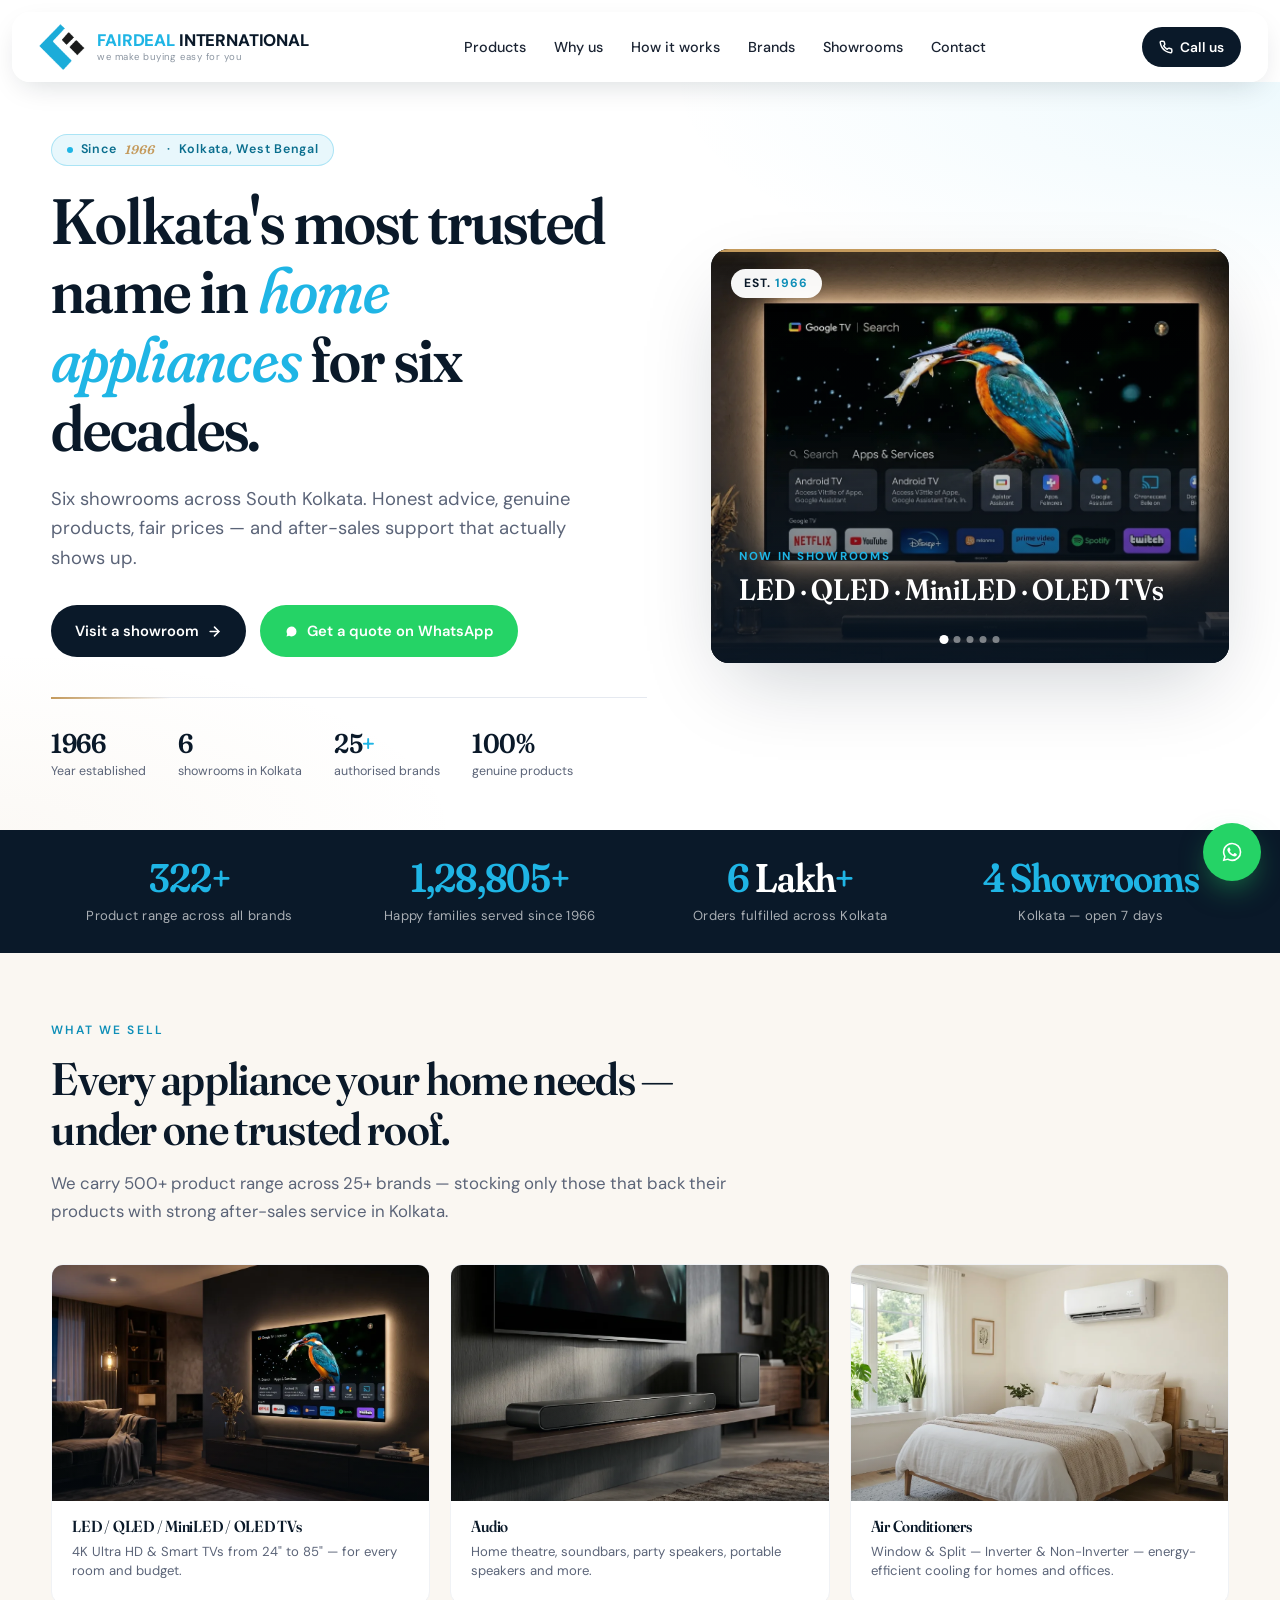
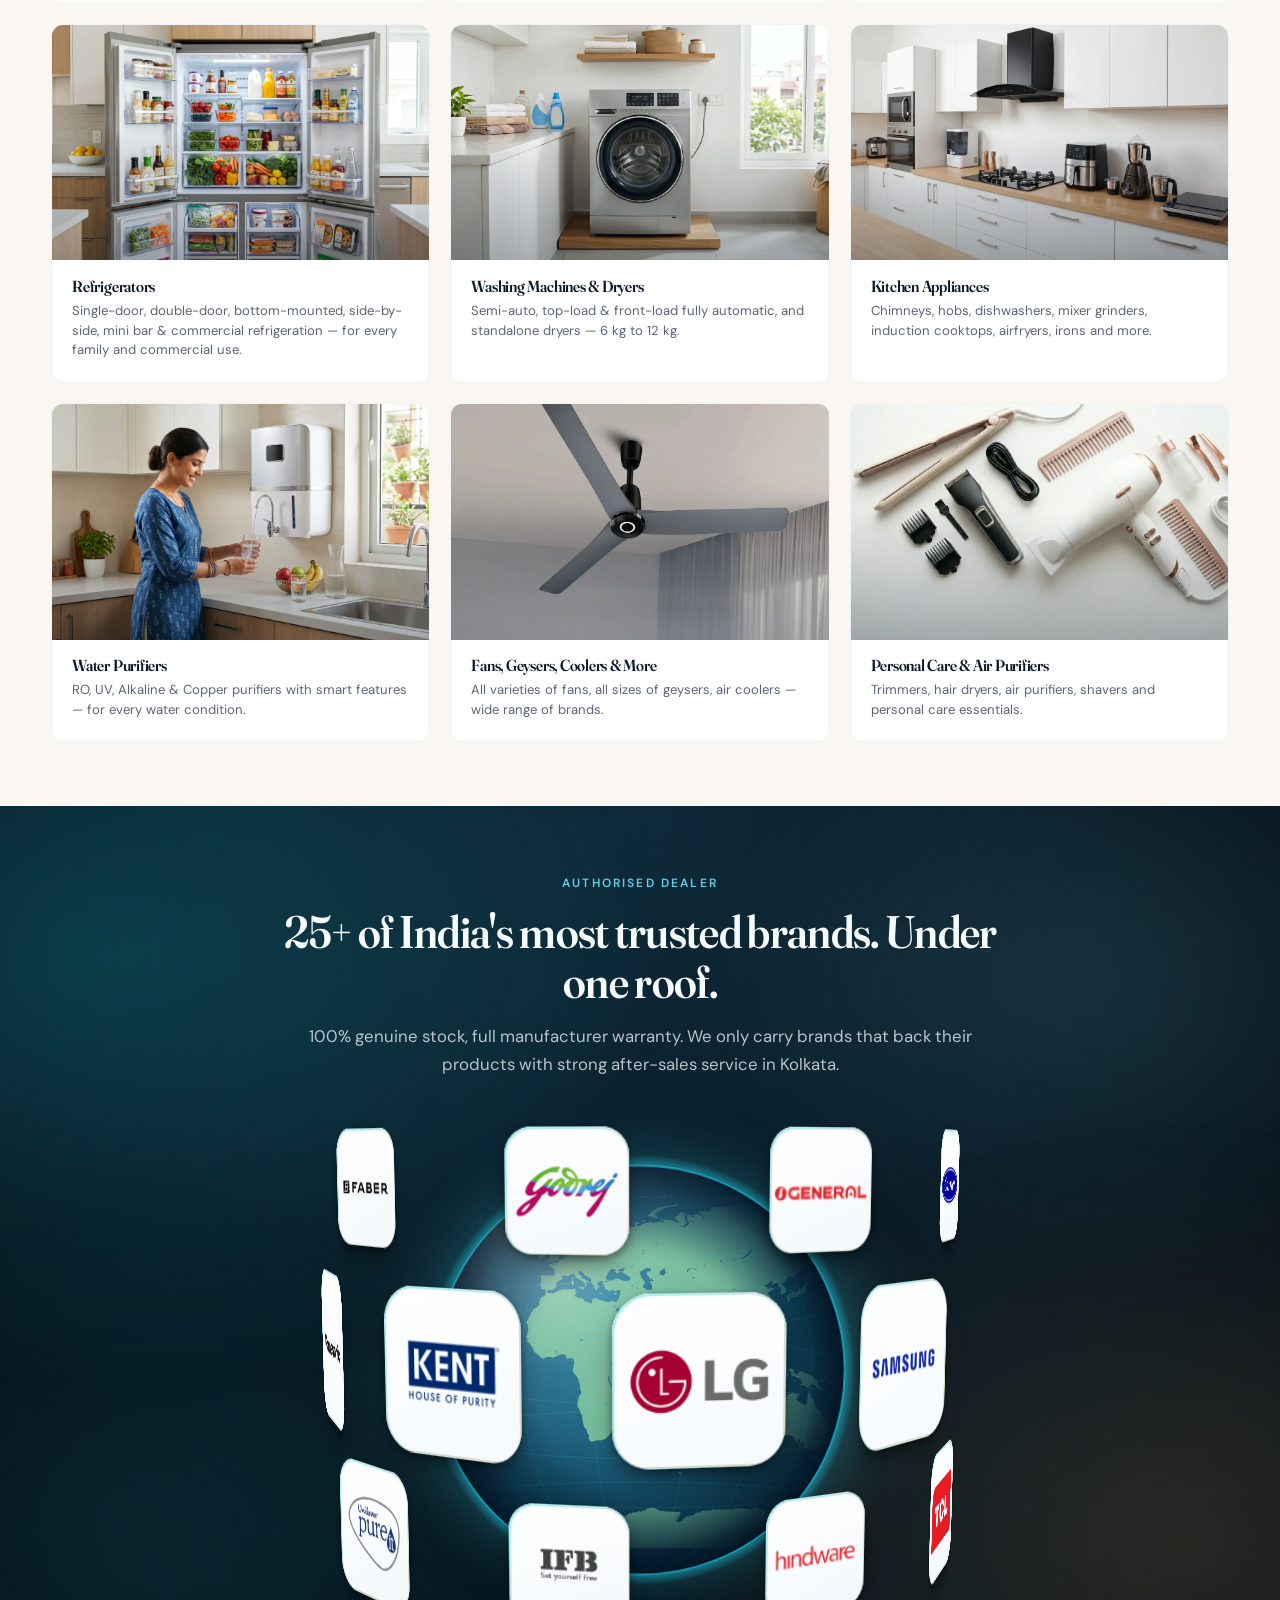
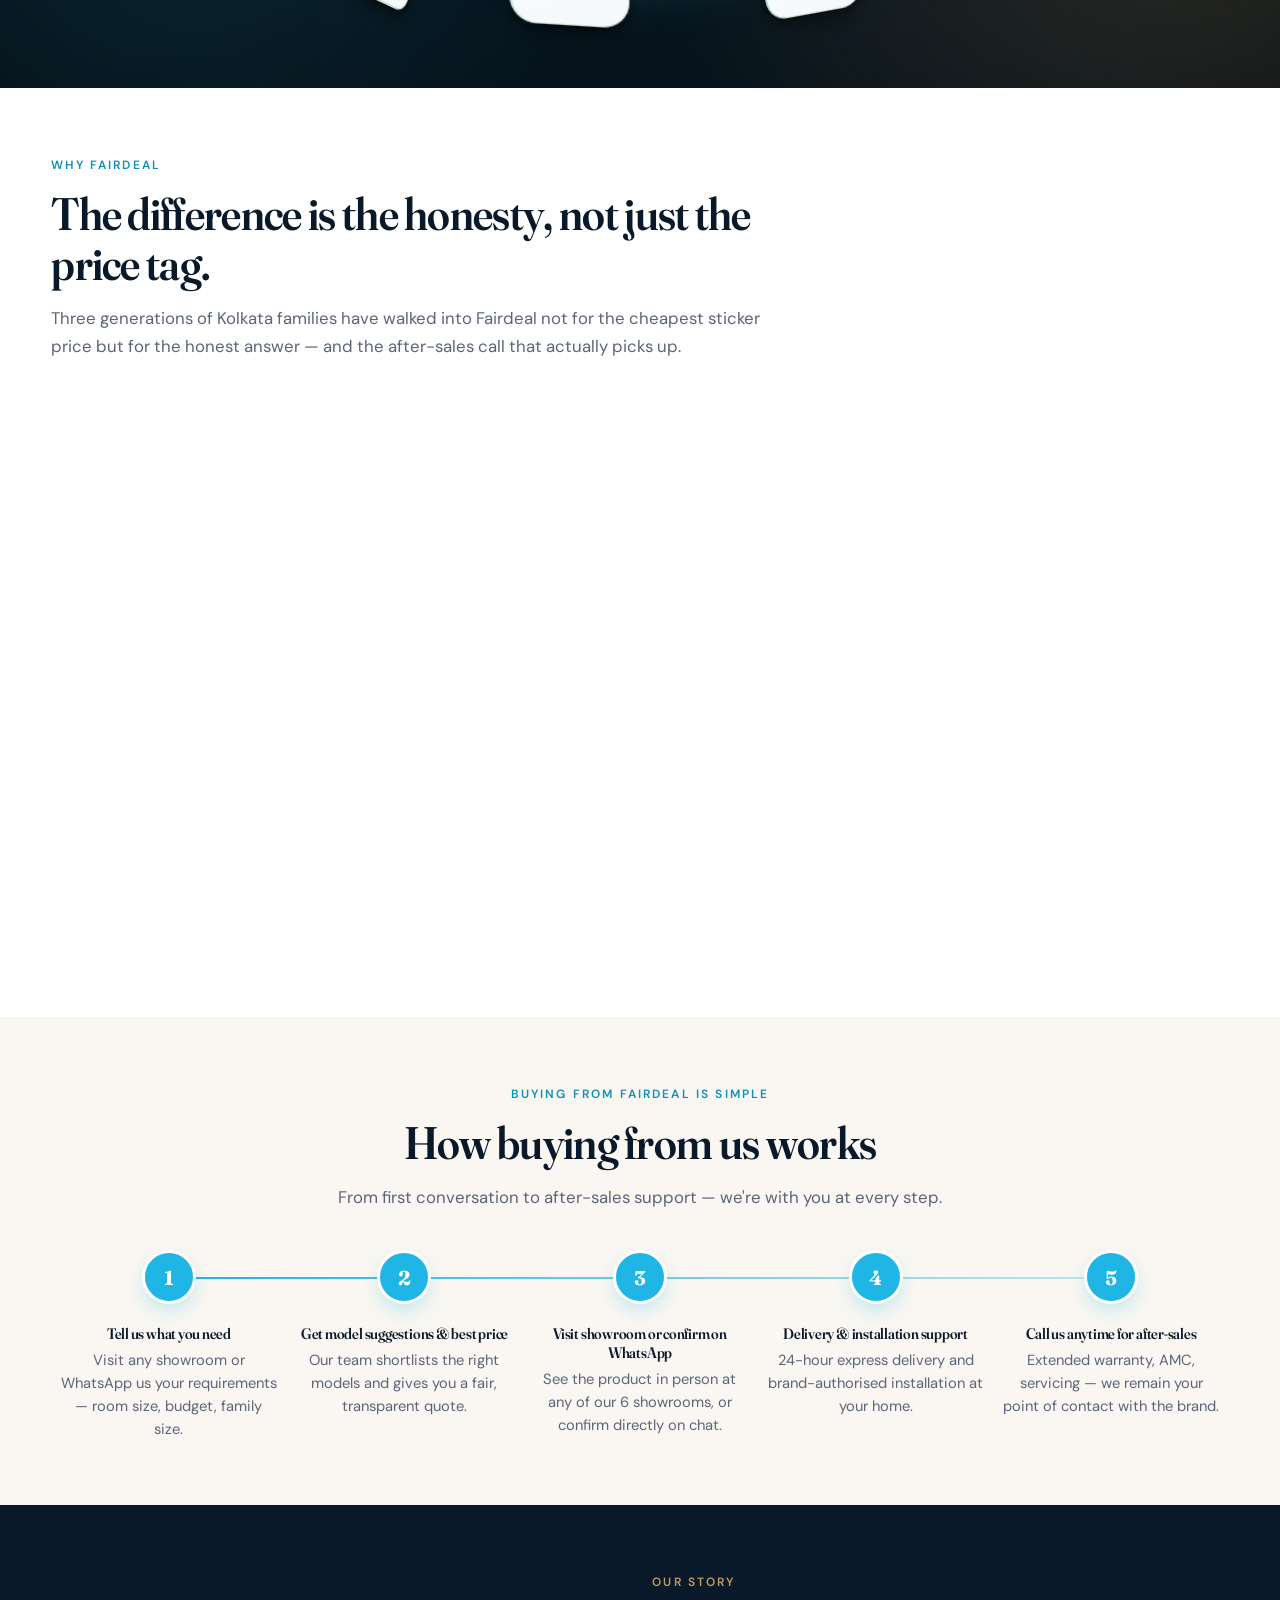
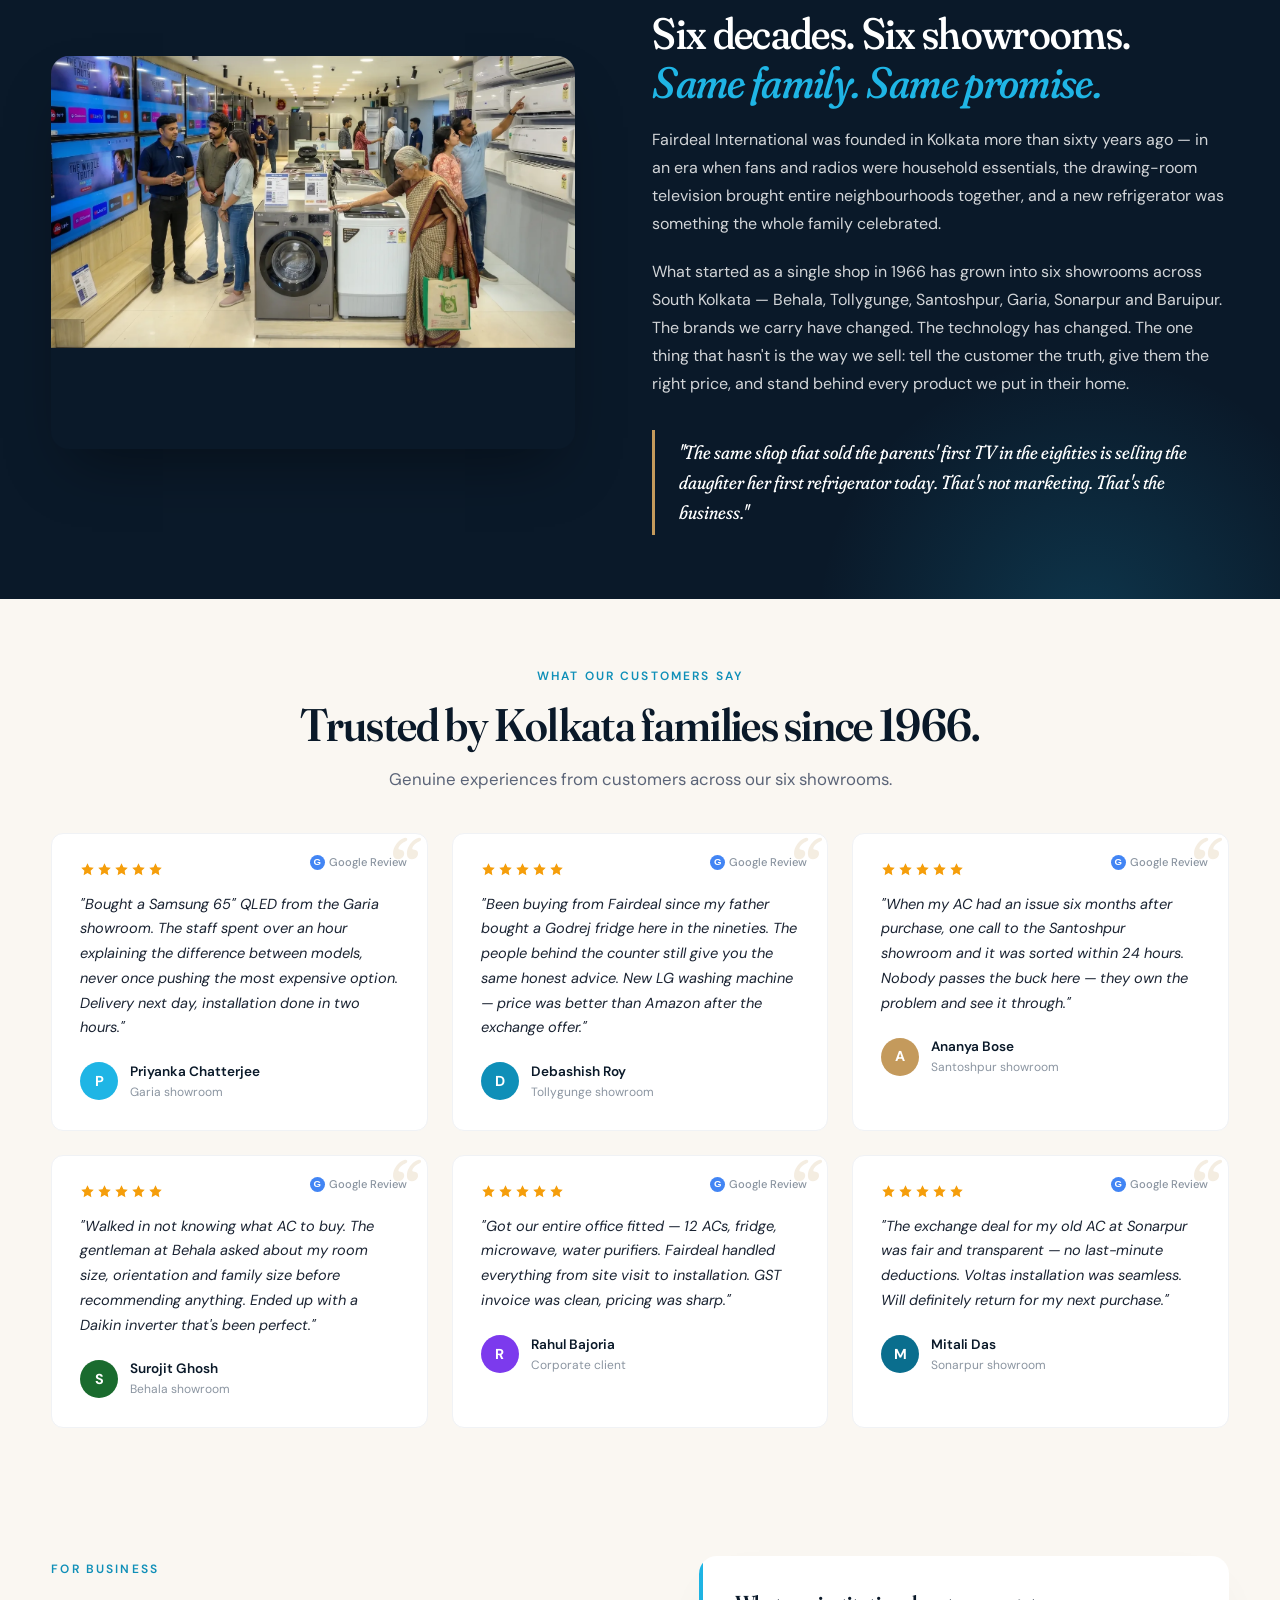
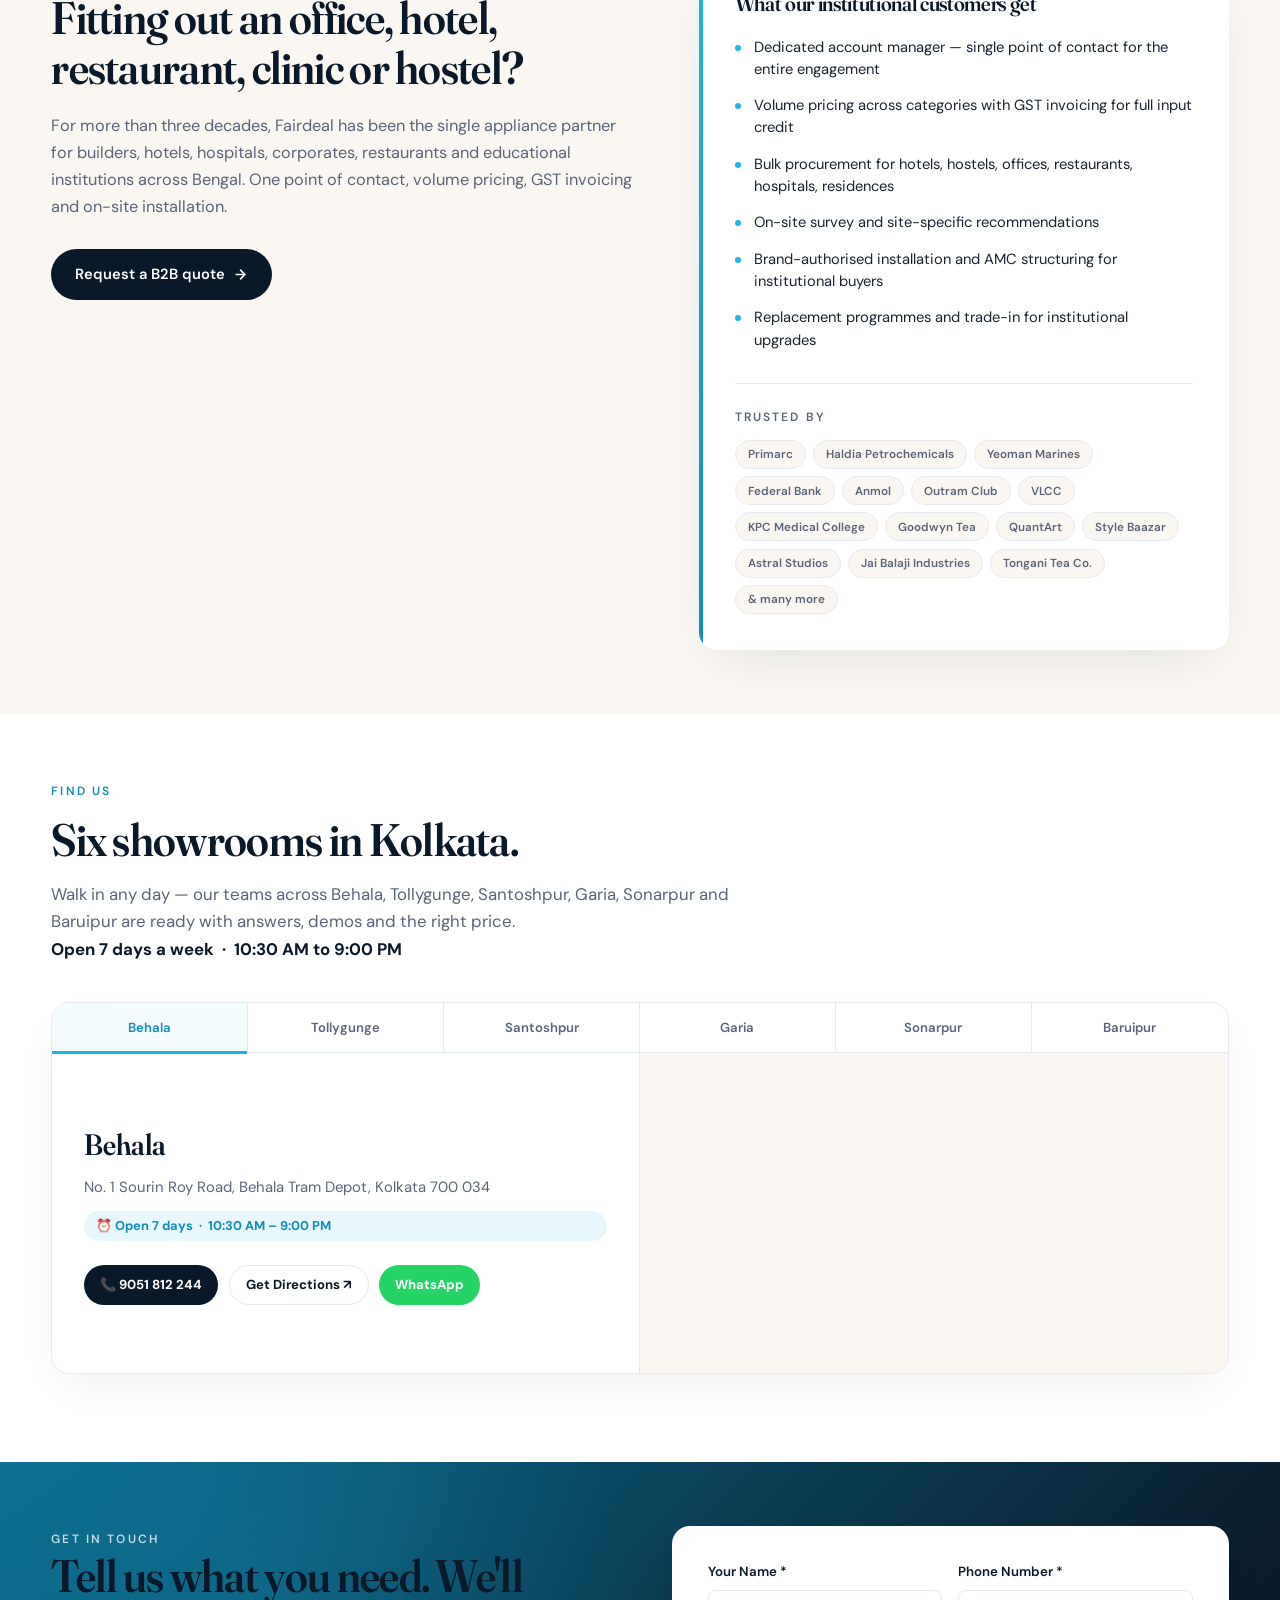
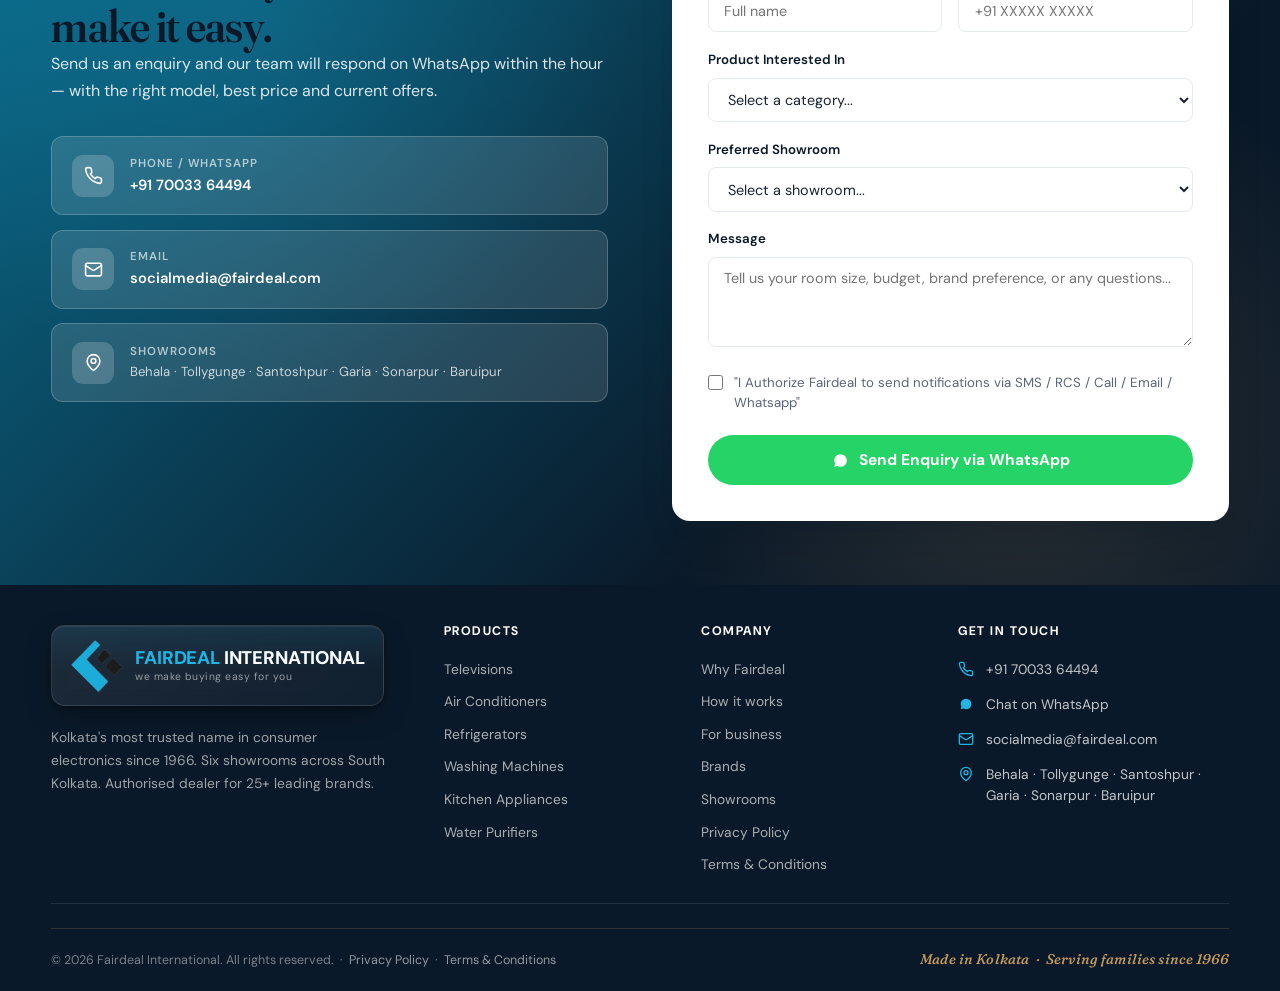
==== commit c07924dc: "chore: enquiry consent, swipeable hero, reliable call button, updated map links - Replace WhatsApp c" ====
--- a/index.html
+++ b/index.html
@@ -850,7 +850,7 @@
           <div class="sf-hours">&#9200; Open 7 days &nbsp;·&nbsp; 10:30 AM – 9:00 PM</div>
           <div class="sf-actions">
             <a class="sf-btn sf-btn-call" id="sfCall" href="tel:+919051812244">&#128222; 9051 812 244</a>
-            <a class="sf-btn sf-btn-map" id="sfMap" href="https://share.google/VLIWFwINmtyMaipNT" target="_blank" rel="noopener">Get Directions &#8599;</a>
+            <a class="sf-btn sf-btn-map" id="sfMap" href="https://maps.app.goo.gl/iRh3nUxtouPiHkSj9?g_st=iw" target="_blank" rel="noopener">Get Directions &#8599;</a>
             <a class="sf-btn sf-btn-wa" id="sfWa" href="https://wa.me/917003364494?text=Hi%20Fairdeal%20Behala%2C%20I%20have%20an%20enquiry" target="_blank" rel="noopener">WhatsApp</a>
           </div>
         </div>
@@ -897,7 +897,7 @@
           <select id="fshowroom"><option value="">Select a showroom...</option><option>Behala</option><option>Tollygunge</option><option>Santoshpur</option><option>Garia</option><option>Sonarpur</option><option>Baruipur</option><option>No preference</option></select>
         </div>
         <div class="form-group"><label for="fmessage">Message</label><textarea id="fmessage" placeholder="Tell us your room size, budget, brand preference, or any questions..."></textarea></div>
-        <div class="form-check"><input type="checkbox" id="fwhatsapp" checked/><label for="fwhatsapp">I agree to receive updates and responses on WhatsApp</label></div>
+        <div class="form-check"><input type="checkbox" id="fauthorize"/><label for="fauthorize">"I Authorize Fairdeal to send notifications via SMS / RCS / Call / Email / Whatsapp"</label></div>
         <button class="form-submit" onclick="submitEnquiry()">
           <svg width="19" height="19" viewBox="0 0 24 24" fill="currentColor"><path d="M17.6 6.32A7.85 7.85 0 0 0 12.05 4a7.94 7.94 0 0 0-6.88 11.9L4 20l4.2-1.1a7.93 7.93 0 0 0 3.84 1h.01a7.95 7.95 0 0 0 7.95-7.94 7.9 7.9 0 0 0-2.4-5.64z"/></svg>
           Send Enquiry via WhatsApp
--- a/assets/css/sections.css
+++ b/assets/css/sections.css
@@ -66,7 +66,11 @@
   font-weight: 600; font-size: 0.86rem;
   transition: background var(--t-fast), transform var(--t-fast);
   white-space: nowrap;
-}
+  touch-action: manipulation;
+  -webkit-tap-highlight-color: rgba(31,181,229,0.25);
+  cursor: pointer;
+}
+.nav-cta > * { pointer-events: none; }
 .nav-cta:hover { background: var(--primary-dark); transform: translateY(-1px); }
 .menu-toggle { display: none; padding: 8px; flex-direction: column; gap: 5px; z-index: 101; }
 .menu-toggle span {
@@ -85,7 +89,11 @@
   font-weight: 700; font-size: 0.88rem;
   box-shadow: 0 6px 20px -6px rgba(31,181,229,0.6);
   transition: background var(--t-fast);
-}
+  touch-action: manipulation;
+  -webkit-tap-highlight-color: rgba(31,181,229,0.25);
+  cursor: pointer;
+}
+.mobile-call-btn > * { pointer-events: none; }
 .mobile-call-btn:hover { background: var(--primary-dark); }
 
 @media (max-width: 960px) {
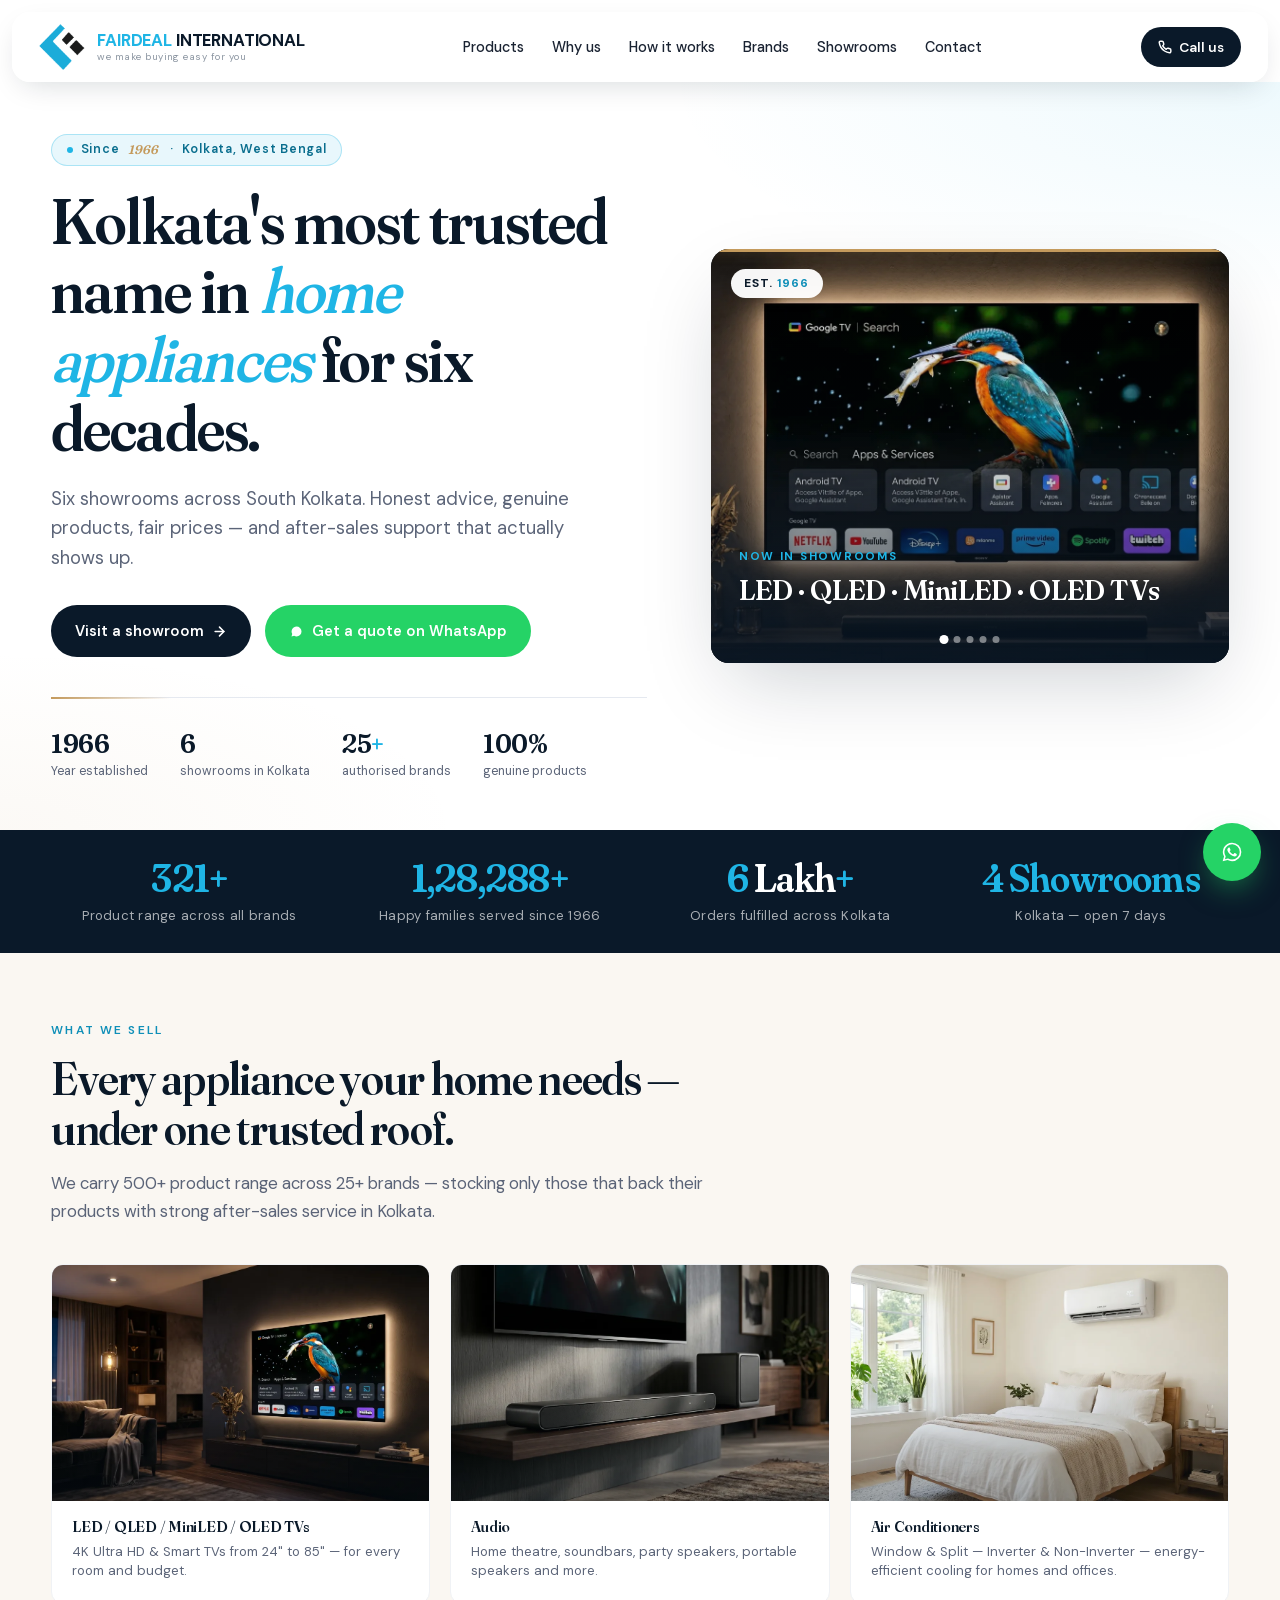
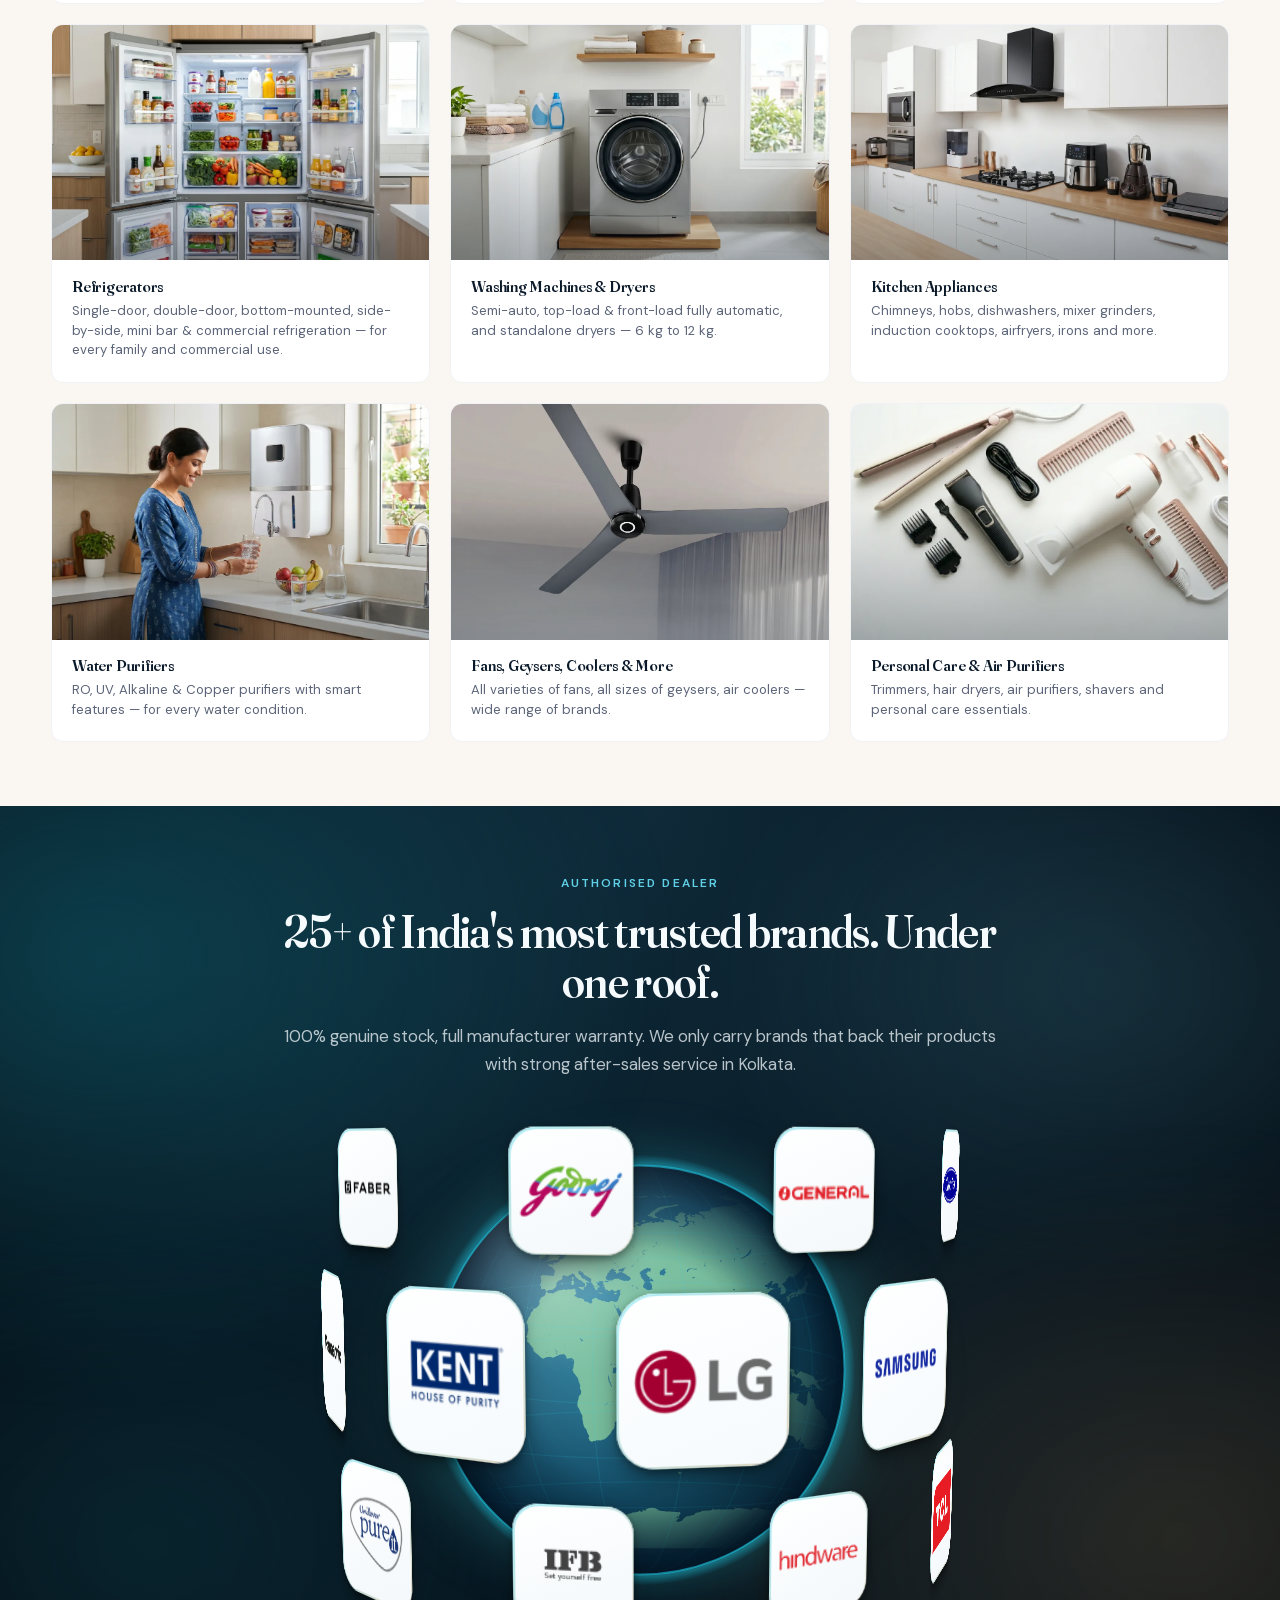
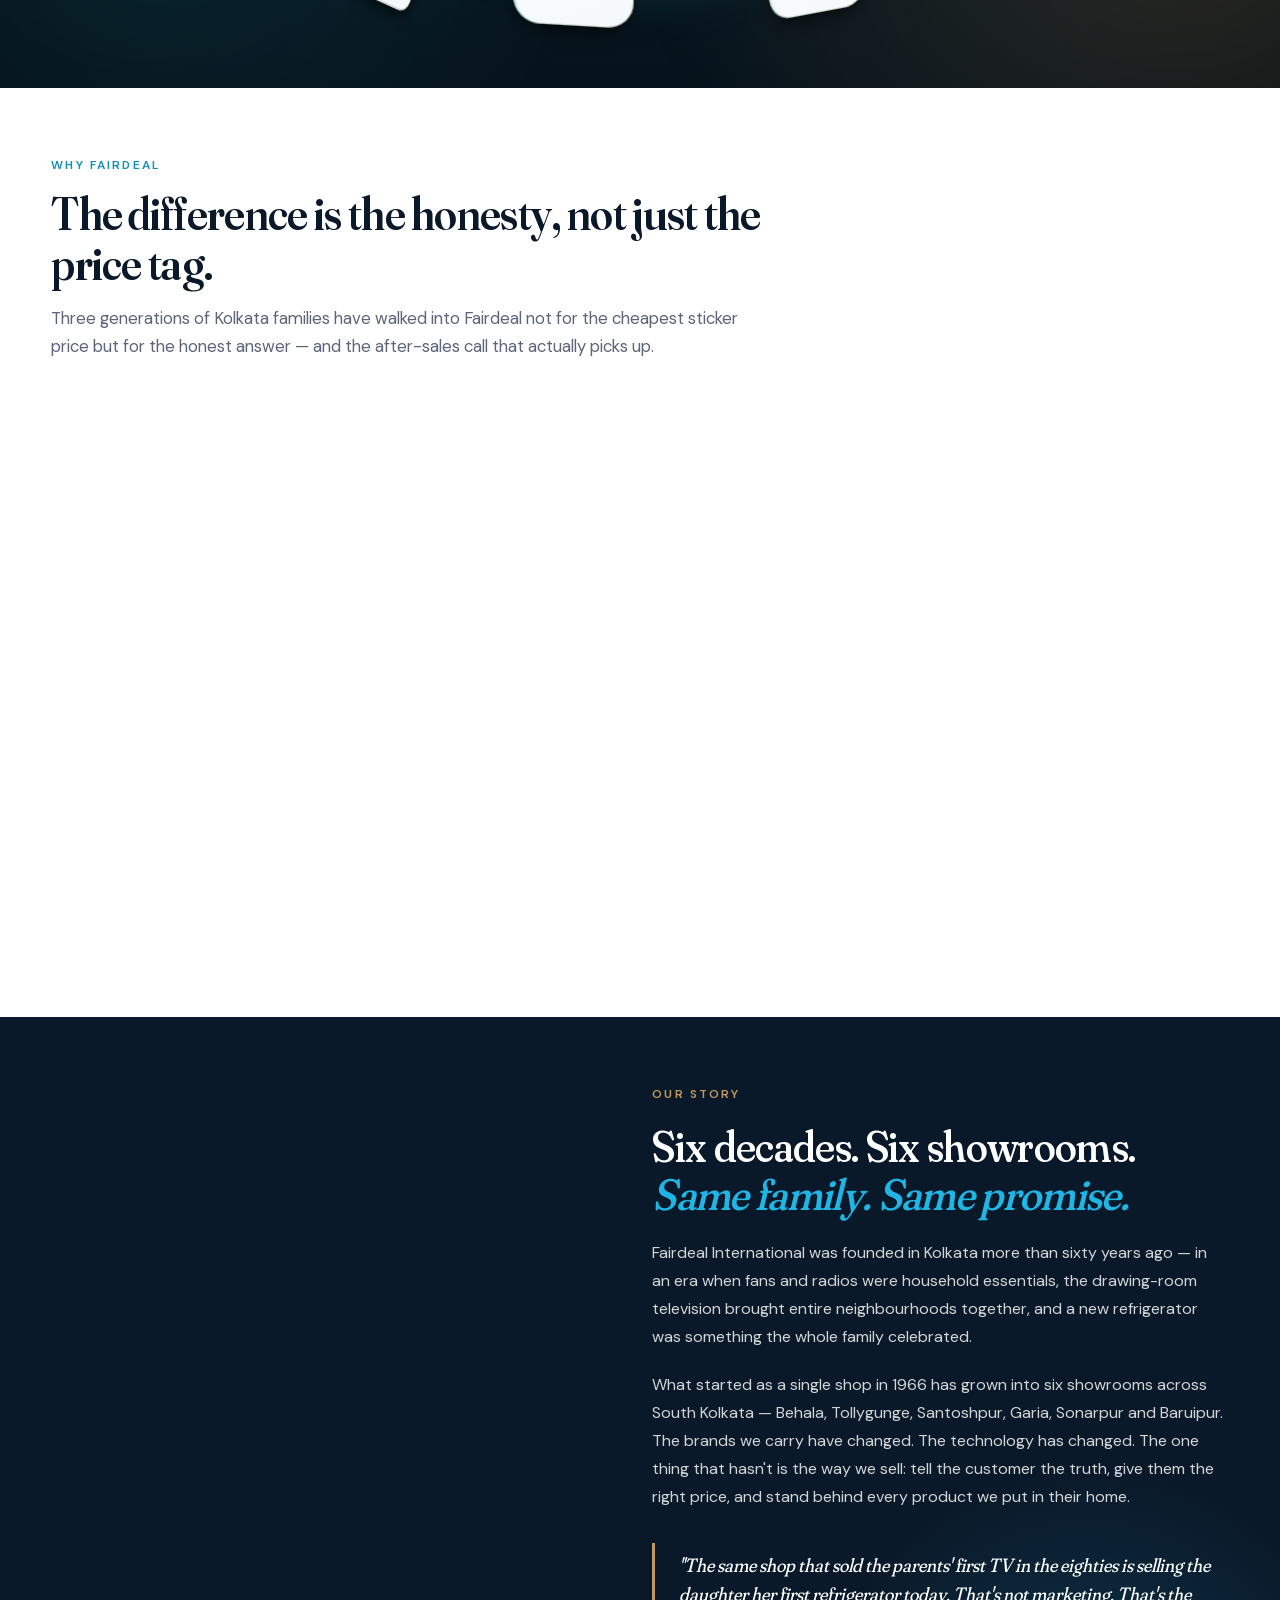
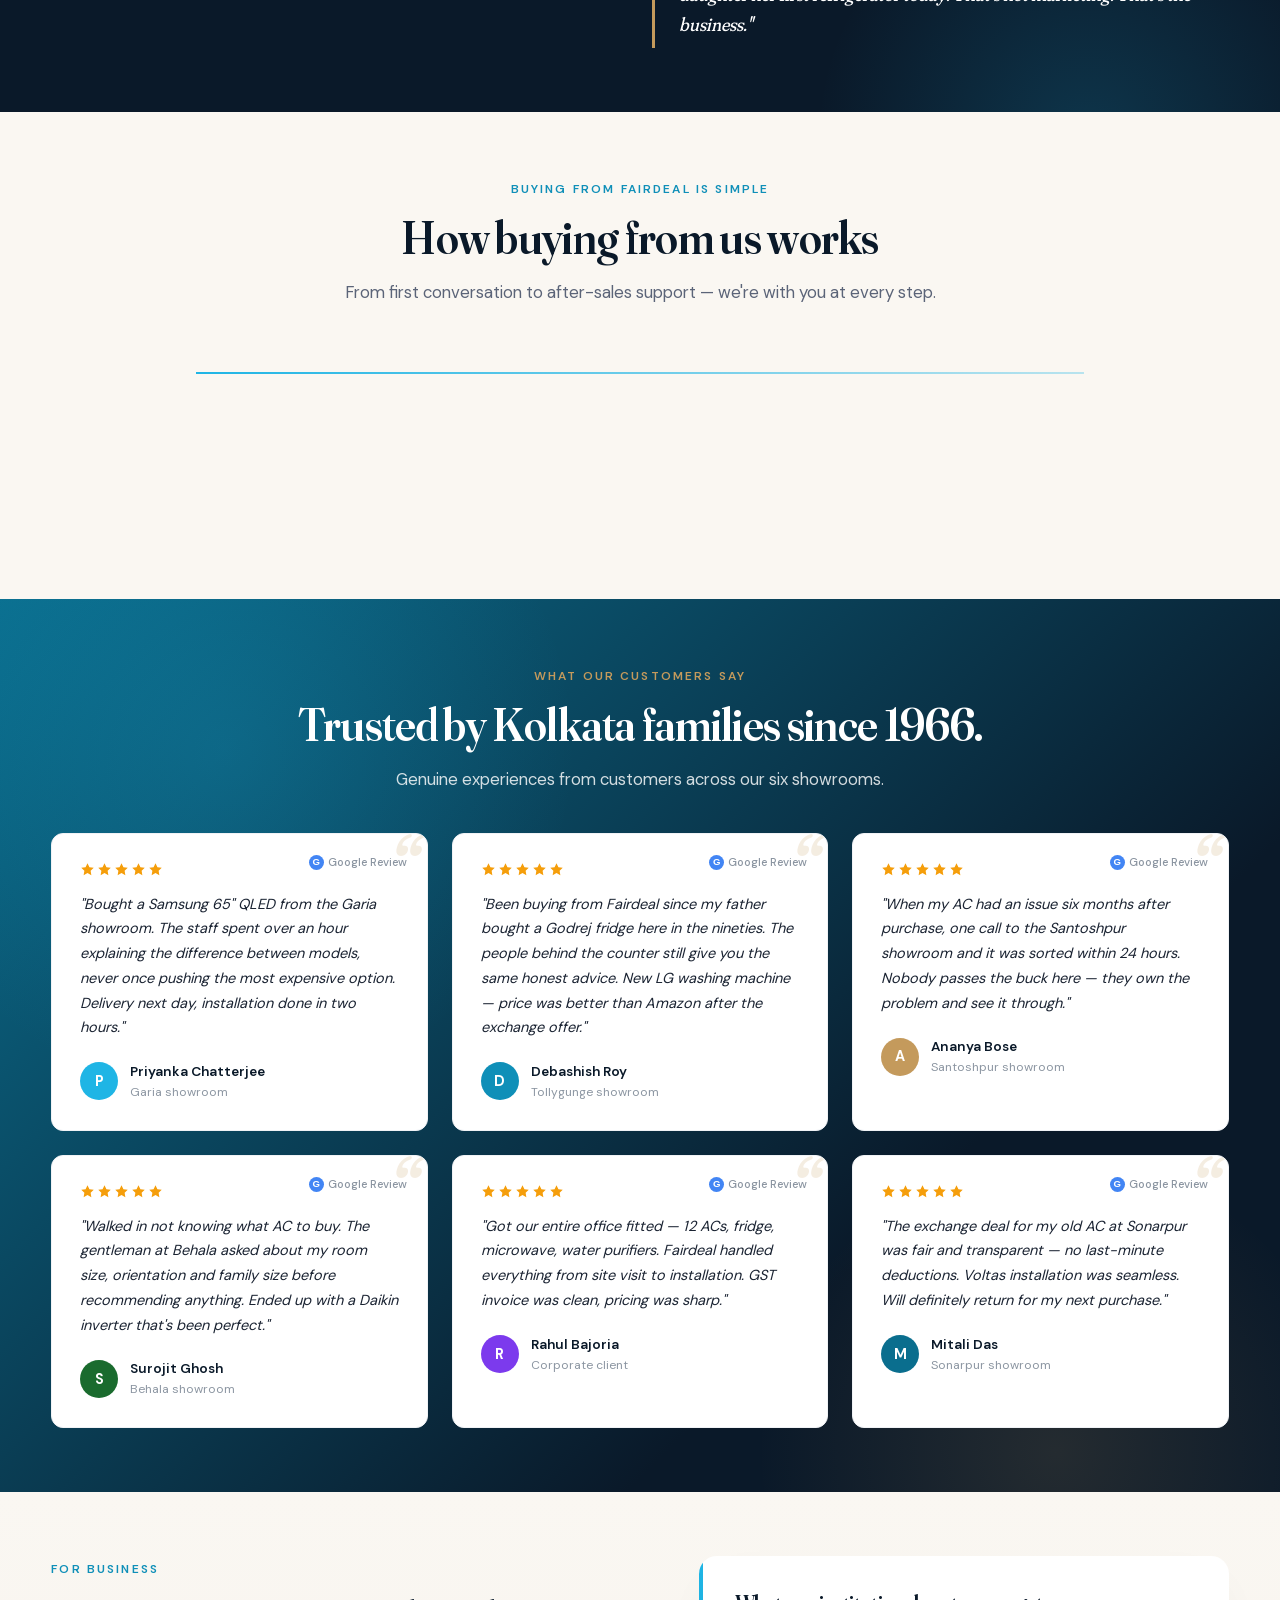
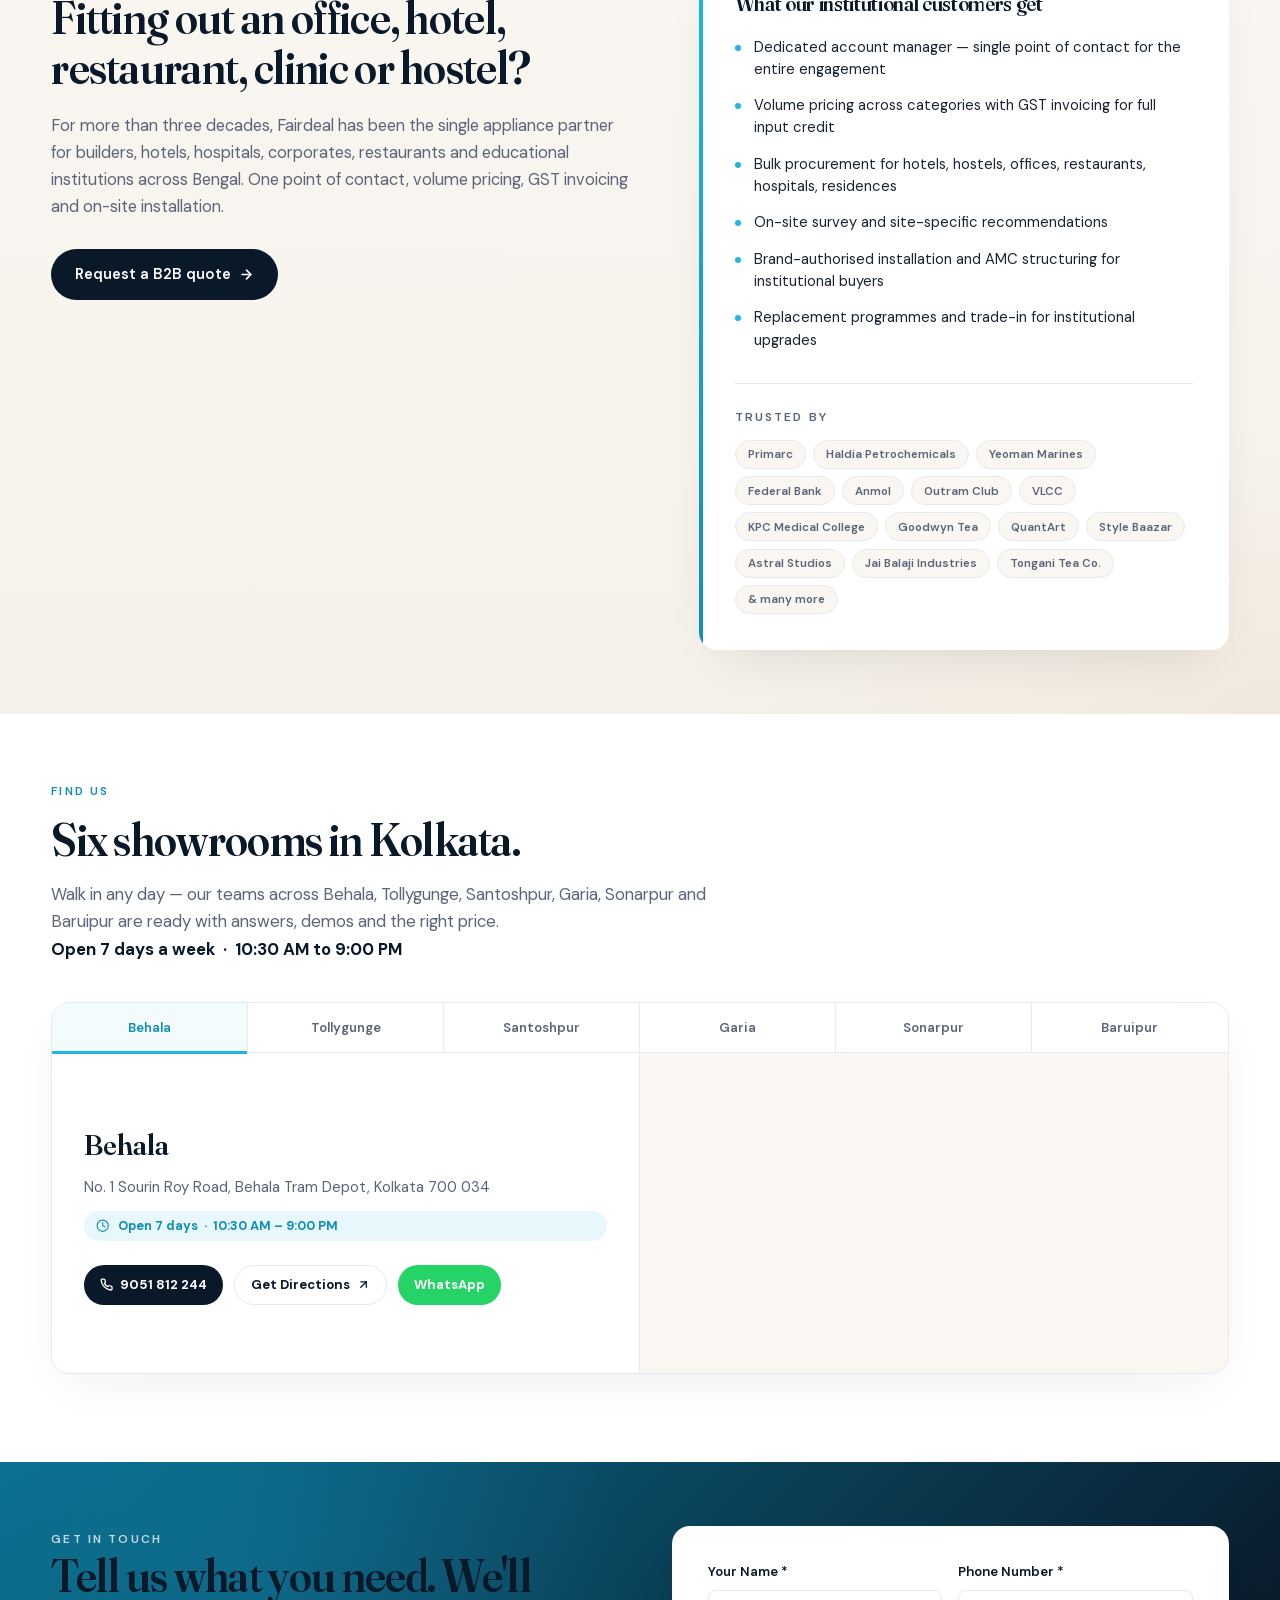
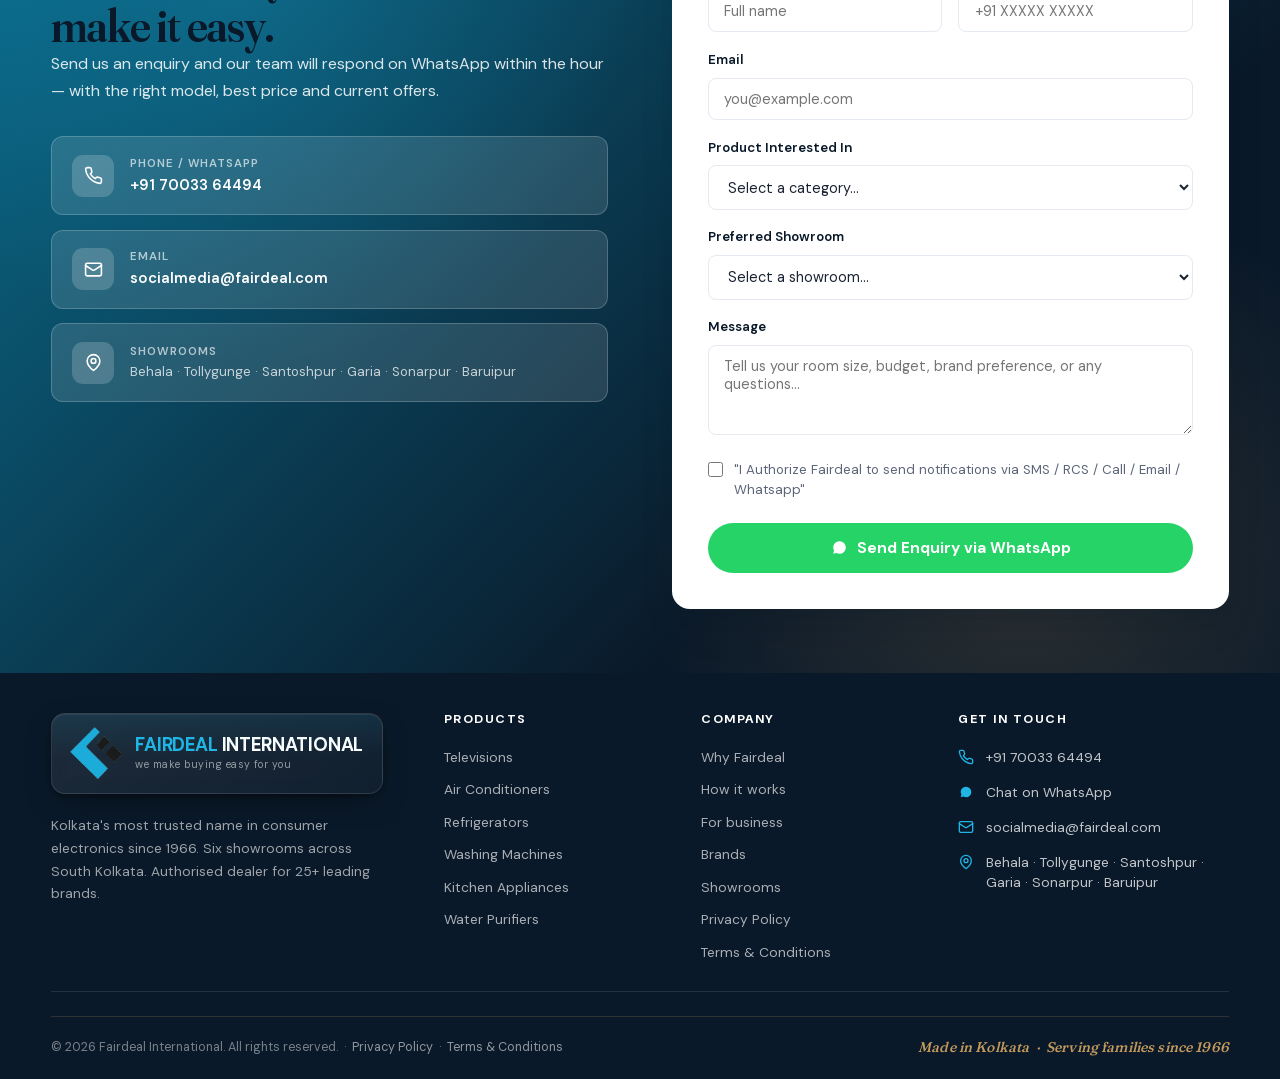
==== commit 2140d712: "chore: add custom fonts and update enquiry, showroom finder, and styling" ====
--- a/index.html
+++ b/index.html
@@ -53,18 +53,18 @@
 <meta name="twitter:image:alt" content="Fairdeal International — Kolkata's trusted home appliance retailer since 1966"/>
 
 <!-- Performance: preconnects + critical resource preload -->
-<link rel="preconnect" href="https://fonts.googleapis.com"/>
-<link rel="preconnect" href="https://fonts.gstatic.com" crossorigin/>
 <link rel="preconnect" href="https://maps.google.com"/>
 <link rel="dns-prefetch" href="https://wa.me"/>
+<link rel="preload" href="assets/fonts/dm-sans-latin.woff2" as="font" type="font/woff2" crossorigin/>
+<link rel="preload" href="assets/fonts/fraunces-latin.woff2" as="font" type="font/woff2" crossorigin/>
 <link rel="preload" as="image" href="assets/img/hero/01-tvs.webp" fetchpriority="high"/>
 
-<link href="https://fonts.googleapis.com/css2?family=Fraunces:opsz,wght,SOFT,WONK@9..144,300..900,0..100,0..1&family=DM+Sans:opsz,wght@9..40,400;9..40,500;9..40,600;9..40,700&display=swap" rel="stylesheet"/>
+<link href="assets/fonts/fonts.css" rel="stylesheet"/>
 
 <link rel="stylesheet" href="assets/css/tokens.css?v=17"/>
 <link rel="stylesheet" href="assets/css/base.css?v=17"/>
 <link rel="stylesheet" href="assets/css/components.css?v=17"/>
-<link rel="stylesheet" href="assets/css/sections.css?v=29"/>
+<link rel="stylesheet" href="assets/css/sections.css?v=34"/>
 
 <!-- ============ Structured data ============ -->
 <!-- Parent Organization -->
@@ -692,23 +692,6 @@
 </section>
 
 <!-- ========== HOW IT WORKS ========== -->
-<section class="section how-it-works" id="how">
-  <div class="container">
-    <div class="section-head section-head-center">
-      <span class="kicker">Buying from Fairdeal is simple</span>
-      <h2>How buying from us works</h2>
-      <p>From first conversation to after-sales support — we're with you at every step.</p>
-    </div>
-    <div class="steps-grid" data-reveal-stagger="80">
-      <div class="step reveal"><div class="step-num">1</div><div class="step-text"><h4>Tell us what you need</h4><p>Visit any showroom or WhatsApp us your requirements — room size, budget, family size.</p></div></div>
-      <div class="step reveal"><div class="step-num">2</div><div class="step-text"><h4>Get model suggestions &amp; best price</h4><p>Our team shortlists the right models and gives you a fair, transparent quote.</p></div></div>
-      <div class="step reveal"><div class="step-num">3</div><div class="step-text"><h4>Visit showroom or confirm on WhatsApp</h4><p>See the product in person at any of our 6 showrooms, or confirm directly on chat.</p></div></div>
-      <div class="step reveal"><div class="step-num">4</div><div class="step-text"><h4>Delivery &amp; installation support</h4><p>24-hour express delivery and brand-authorised installation at your home.</p></div></div>
-      <div class="step reveal"><div class="step-num">5</div><div class="step-text"><h4>Call us anytime for after-sales</h4><p>Extended warranty, AMC, servicing — we remain your point of contact with the brand.</p></div></div>
-    </div>
-  </div>
-</section>
-
 <!-- ========== STORY ========== -->
 <section class="story section">
   <div class="container story-grid">
@@ -735,6 +718,23 @@
   </div>
 </section>
 
+<section class="section how-it-works" id="how">
+  <div class="container">
+    <div class="section-head section-head-center">
+      <span class="kicker">Buying from Fairdeal is simple</span>
+      <h2>How buying from us works</h2>
+      <p>From first conversation to after-sales support — we're with you at every step.</p>
+    </div>
+    <div class="steps-grid" data-reveal-stagger="80">
+      <div class="step reveal"><div class="step-num">1</div><div class="step-text"><h4>Tell us what you need</h4><p>Visit any showroom or WhatsApp us your requirements — room size, budget, family size.</p></div></div>
+      <div class="step reveal"><div class="step-num">2</div><div class="step-text"><h4>Get model suggestions &amp; best price</h4><p>Our team shortlists the right models and gives you a fair, transparent quote.</p></div></div>
+      <div class="step reveal"><div class="step-num">3</div><div class="step-text"><h4>Visit showroom or confirm on WhatsApp</h4><p>See the product in person at any of our 6 showrooms, or confirm directly on chat.</p></div></div>
+      <div class="step reveal"><div class="step-num">4</div><div class="step-text"><h4>Delivery &amp; installation support</h4><p>24-hour express delivery and brand-authorised installation at your home.</p></div></div>
+      <div class="step reveal"><div class="step-num">5</div><div class="step-text"><h4>Call us anytime for after-sales</h4><p>Extended warranty, AMC, servicing — we remain your point of contact with the brand.</p></div></div>
+    </div>
+  </div>
+</section>
+
 <!-- ========== TESTIMONIALS ========== -->
 <section class="section testimonials" id="testimonials">
   <div class="container">
@@ -847,10 +847,10 @@
         <div class="sf-details">
           <div class="sf-name" id="sfName">Behala</div>
           <div class="sf-addr" id="sfAddr">No. 1 Sourin Roy Road, Behala Tram Depot, Kolkata 700 034</div>
-          <div class="sf-hours">&#9200; Open 7 days &nbsp;·&nbsp; 10:30 AM – 9:00 PM</div>
+          <div class="sf-hours"><svg class="sf-ico" viewBox="0 0 24 24" fill="none" stroke="currentColor" stroke-width="2" stroke-linecap="round" stroke-linejoin="round" aria-hidden="true"><circle cx="12" cy="12" r="10"/><polyline points="12 6 12 12 16 14"/></svg> Open 7 days &nbsp;·&nbsp; 10:30 AM – 9:00 PM</div>
           <div class="sf-actions">
-            <a class="sf-btn sf-btn-call" id="sfCall" href="tel:+919051812244">&#128222; 9051 812 244</a>
-            <a class="sf-btn sf-btn-map" id="sfMap" href="https://maps.app.goo.gl/iRh3nUxtouPiHkSj9?g_st=iw" target="_blank" rel="noopener">Get Directions &#8599;</a>
+            <a class="sf-btn sf-btn-call" id="sfCall" href="tel:+919051812244" aria-label="Call Fairdeal showroom"><svg class="sf-ico" viewBox="0 0 24 24" fill="none" stroke="currentColor" stroke-width="2.4" stroke-linecap="round" stroke-linejoin="round" aria-hidden="true"><path d="M22 16.92v3a2 2 0 0 1-2.18 2 19.79 19.79 0 0 1-8.63-3.07 19.5 19.5 0 0 1-6-6 19.79 19.79 0 0 1-3.07-8.67A2 2 0 0 1 4.11 2h3a2 2 0 0 1 2 1.72c.127.96.361 1.903.7 2.81a2 2 0 0 1-.45 2.11L8.09 9.91a16 16 0 0 0 6 6l1.27-1.27a2 2 0 0 1 2.11-.45c.907.339 1.85.573 2.81.7A2 2 0 0 1 22 16.92z"/></svg><span id="sfCallText">9051 812 244</span></a>
+            <a class="sf-btn sf-btn-map" id="sfMap" href="https://maps.app.goo.gl/iRh3nUxtouPiHkSj9?g_st=iw" target="_blank" rel="noopener">Get Directions <svg class="sf-ico" viewBox="0 0 24 24" fill="none" stroke="currentColor" stroke-width="2.4" stroke-linecap="round" stroke-linejoin="round" aria-hidden="true"><line x1="7" y1="17" x2="17" y2="7"/><polyline points="7 7 17 7 17 17"/></svg></a>
             <a class="sf-btn sf-btn-wa" id="sfWa" href="https://wa.me/917003364494?text=Hi%20Fairdeal%20Behala%2C%20I%20have%20an%20enquiry" target="_blank" rel="noopener">WhatsApp</a>
           </div>
         </div>
@@ -887,9 +887,10 @@
       </div>
       <div class="enquiry-form-wrap">
         <div class="form-row">
-          <div class="form-group"><label for="fname">Your Name *</label><input type="text" id="fname" placeholder="Full name" required/></div>
-          <div class="form-group"><label for="fphone">Phone Number *</label><input type="tel" id="fphone" placeholder="+91 XXXXX XXXXX" required/></div>
-        </div>
+          <div class="form-group"><label for="fname">Your Name *</label><input type="text" id="fname" placeholder="Full name" autocomplete="name" required/></div>
+          <div class="form-group"><label for="fphone">Phone Number *</label><input type="tel" id="fphone" placeholder="+91 XXXXX XXXXX" autocomplete="tel" required/></div>
+        </div>
+        <div class="form-group"><label for="femail">Email</label><input type="email" id="femail" placeholder="you@example.com" autocomplete="email"/></div>
         <div class="form-group"><label for="fproduct">Product Interested In</label>
           <select id="fproduct"><option value="">Select a category...</option><option>LED / QLED / MiniLED / OLED TV</option><option>Audio (Soundbar / Home Theatre / Speaker)</option><option>Air Conditioner</option><option>Refrigerator</option><option>Washing Machine / Dryer</option><option>Kitchen Appliances</option><option>Water Purifier</option><option>Fan / Geyser / Cooler</option><option>Personal Care / Air Purifier</option><option>Multiple / Bulk order</option><option>Other</option></select>
         </div>
@@ -953,8 +954,8 @@
 <script type="module" src="assets/js/hero-slider.js" defer></script>
 <script type="module" src="assets/js/reveal.js" defer></script>
 <script type="module" src="assets/js/motion.js" defer></script>
-<script type="module" src="assets/js/showroom-finder.js" defer></script>
-<script type="module" src="assets/js/enquiry.js" defer></script>
+<script type="module" src="assets/js/showroom-finder.js?v=2" defer></script>
+<script type="module" src="assets/js/enquiry.js?v=3" defer></script>
 <script type="module" src="assets/js/brand-globe.js?v=25" defer></script>
 </body>
 </html>
--- a/assets/fonts/fonts.css
+++ b/assets/fonts/fonts.css
@@ -0,0 +1,43 @@
+/* Self-hosted fonts — DM Sans + Fraunces.
+   Mirrors the original Google Fonts request; weights served via the variable
+   axis so one woff2 per subset covers every weight we use. */
+
+/* DM Sans — latin-ext */
+@font-face {
+  font-family: 'DM Sans';
+  font-style: normal;
+  font-weight: 400 700;
+  font-display: swap;
+  src: url('dm-sans-latin-ext.woff2') format('woff2');
+  unicode-range: U+0100-02BA, U+02BD-02C5, U+02C7-02CC, U+02CE-02D7, U+02DD-02FF, U+0304, U+0308, U+0329, U+1D00-1DBF, U+1E00-1E9F, U+1EF2-1EFF, U+2020, U+20A0-20AB, U+20AD-20C0, U+2113, U+2C60-2C7F, U+A720-A7FF;
+}
+
+/* DM Sans — latin */
+@font-face {
+  font-family: 'DM Sans';
+  font-style: normal;
+  font-weight: 400 700;
+  font-display: swap;
+  src: url('dm-sans-latin.woff2') format('woff2');
+  unicode-range: U+0000-00FF, U+0131, U+0152-0153, U+02BB-02BC, U+02C6, U+02DA, U+02DC, U+0304, U+0308, U+0329, U+2000-206F, U+20AC, U+2122, U+2191, U+2193, U+2212, U+2215, U+FEFF, U+FFFD;
+}
+
+/* Fraunces — latin-ext */
+@font-face {
+  font-family: 'Fraunces';
+  font-style: normal;
+  font-weight: 300 900;
+  font-display: swap;
+  src: url('fraunces-latin-ext.woff2') format('woff2');
+  unicode-range: U+0100-02BA, U+02BD-02C5, U+02C7-02CC, U+02CE-02D7, U+02DD-02FF, U+0304, U+0308, U+0329, U+1D00-1DBF, U+1E00-1E9F, U+1EF2-1EFF, U+2020, U+20A0-20AB, U+20AD-20C0, U+2113, U+2C60-2C7F, U+A720-A7FF;
+}
+
+/* Fraunces — latin */
+@font-face {
+  font-family: 'Fraunces';
+  font-style: normal;
+  font-weight: 300 900;
+  font-display: swap;
+  src: url('fraunces-latin.woff2') format('woff2');
+  unicode-range: U+0000-00FF, U+0131, U+0152-0153, U+02BB-02BC, U+02C6, U+02DA, U+02DC, U+0304, U+0308, U+0329, U+2000-206F, U+20AC, U+2122, U+2191, U+2193, U+2212, U+2215, U+FEFF, U+FFFD;
+}
--- a/assets/css/sections.css
+++ b/assets/css/sections.css
@@ -57,7 +57,7 @@
   transition: transform var(--t-base);
 }
 .nav-links a:hover::after { transform: scaleX(1); transform-origin: left; }
-.nav-right { display: flex; align-items: center; gap: var(--s-3); }
+.nav-right { display: flex; align-items: center; gap: var(--s-3); position: relative; z-index: 102; }
 .nav-cta {
   display: inline-flex; align-items: center; gap: 0.4rem;
   padding: 0.6rem 1.1rem;
@@ -92,6 +92,7 @@
   touch-action: manipulation;
   -webkit-tap-highlight-color: rgba(31,181,229,0.25);
   cursor: pointer;
+  position: relative; z-index: 102;
 }
 .mobile-call-btn > * { pointer-events: none; }
 .mobile-call-btn:hover { background: var(--primary-dark); }
@@ -113,8 +114,9 @@
     z-index: 99;
     max-height: calc(100vh - 100% - 1.5rem);
     overflow-y: auto;
+    pointer-events: none;
   }
-  .nav-links.open { transform: translateY(0); opacity: 1; }
+  .nav-links.open { transform: translateY(0); opacity: 1; pointer-events: auto; }
   .menu-toggle    { display: flex; }
   .nav-cta        { display: none; }
   .mobile-call-btn{ display: flex; }
@@ -351,7 +353,31 @@
 .cat-body p  { font-size: 0.82rem; color: var(--text-muted); line-height: 1.5; }
 
 @media (max-width: 900px) { .cat-grid { grid-template-columns: repeat(2,1fr); } }
-@media (max-width: 480px) { .cat-grid { grid-template-columns: 1fr; } }
+@media (max-width: 640px) {
+  .cat-grid {
+    display: flex;
+    grid-template-columns: none;
+    overflow-x: auto;
+    overflow-y: hidden;
+    scroll-snap-type: x mandatory;
+    gap: 0.85rem;
+    margin-inline: calc(var(--pad-x) * -1);
+    padding: 0.5rem var(--pad-x) 1.25rem;
+    scrollbar-width: none;
+    -ms-overflow-style: none;
+    -webkit-overflow-scrolling: touch;
+    scroll-padding-inline: var(--pad-x);
+  }
+  .cat-grid::-webkit-scrollbar { display: none; }
+  .cat-card {
+    flex: 0 0 78%;
+    scroll-snap-align: start;
+    scroll-snap-stop: always;
+  }
+  .cat-card:hover { transform: none; box-shadow: none; border-color: var(--border-soft); }
+  .cat-card:hover .cat-img-wrap img { transform: none; }
+  .cat-img-wrap { aspect-ratio: 4 / 3; }
+}
 
 /* ---- WHY US ---- */
 .why-grid {
@@ -499,7 +525,32 @@
 @media (max-width: 900px) { .story-grid { grid-template-columns: 1fr; gap: 2rem; } }
 
 /* ---- TESTIMONIALS ---- */
-.testimonials { background: var(--warm); }
+.testimonials {
+  position: relative;
+  overflow: hidden;
+  background: linear-gradient(135deg, var(--primary-darker) 0%, var(--ink) 70%);
+  color: white;
+}
+.testimonials::before {
+  content: "";
+  position: absolute;
+  inset: -30% auto auto -15%;
+  width: 65%; aspect-ratio: 1;
+  background: radial-gradient(circle, rgba(31,181,229,0.16) 0%, transparent 60%);
+  pointer-events: none;
+}
+.testimonials::after {
+  content: "";
+  position: absolute;
+  inset: auto -10% -35% auto;
+  width: 55%; aspect-ratio: 1;
+  background: radial-gradient(circle, rgba(196,154,92,0.14) 0%, transparent 60%);
+  pointer-events: none;
+}
+.testimonials .container { position: relative; z-index: 1; }
+.testimonials .kicker { color: var(--gold); }
+.testimonials .section-head h2 { color: white; }
+.testimonials .section-head p { color: rgba(255,255,255,0.82); }
 .testimonials-grid { display: grid; grid-template-columns: repeat(3, 1fr); gap: 1.5rem; }
 .testimonial-card {
   background: white;
@@ -559,7 +610,31 @@
   font-family: Arial, sans-serif;
 }
 @media (max-width: 900px) { .testimonials-grid { grid-template-columns: 1fr 1fr; } }
-@media (max-width: 600px) { .testimonials-grid { grid-template-columns: 1fr; } }
+@media (max-width: 640px) {
+  .testimonials-grid {
+    display: flex;
+    grid-template-columns: none;
+    overflow-x: auto;
+    overflow-y: hidden;
+    scroll-snap-type: x mandatory;
+    gap: 0.95rem;
+    margin-inline: calc(var(--pad-x) * -1);
+    padding: 0.5rem var(--pad-x) 1.25rem;
+    scrollbar-width: none;
+    -ms-overflow-style: none;
+    -webkit-overflow-scrolling: touch;
+    scroll-padding-inline: var(--pad-x);
+  }
+  .testimonials-grid::-webkit-scrollbar { display: none; }
+  .testimonial-card {
+    flex: 0 0 85%;
+    scroll-snap-align: start;
+    scroll-snap-stop: always;
+    padding: 1.4rem 1.4rem 1.5rem;
+  }
+  .testimonial-card.reveal { opacity: 1; transform: none; }
+  .testimonial-card:hover { transform: none; box-shadow: none; border-color: var(--border-soft); }
+}
 
 /* ---- BRANDS — 3D Glass Cylinder ---- */
 .brands {
@@ -778,7 +853,12 @@
 }
 
 /* ---- BUSINESS ---- */
-.business { background: var(--warm); }
+.business {
+  position: relative;
+  background:
+    radial-gradient(ellipse 70% 55% at 100% 100%, rgba(196,154,92,0.10), transparent 65%),
+    linear-gradient(180deg, var(--warm) 0%, var(--warm-2) 100%);
+}
 .business-grid {
   display: grid;
   grid-template-columns: 1.1fr 1fr;
@@ -896,12 +976,17 @@
 }
 .sf-actions { display: flex; flex-wrap: wrap; gap: 0.65rem; }
 .sf-btn {
-  display: inline-flex; align-items: center; gap: 0.4rem;
+  display: inline-flex; align-items: center; gap: 0.45rem;
   padding: 0.55rem 1rem;
   border-radius: 999px;
   font-size: 0.82rem; font-weight: 700;
   transition: all var(--t-fast);
-}
+  touch-action: manipulation;
+  -webkit-tap-highlight-color: rgba(31,181,229,0.25);
+}
+.sf-btn > * { pointer-events: none; }
+.sf-ico { width: 1em; height: 1em; flex: 0 0 auto; display: inline-block; vertical-align: -0.125em; }
+.sf-hours .sf-ico { width: 1.05em; height: 1.05em; margin-right: 0.15rem; color: var(--ink-muted, currentColor); }
 .sf-btn-call { background: var(--ink); color: white; }
 .sf-btn-call:hover { background: var(--primary-dark); }
 .sf-btn-map { background: white; color: var(--ink); border: 1.5px solid var(--border); }
